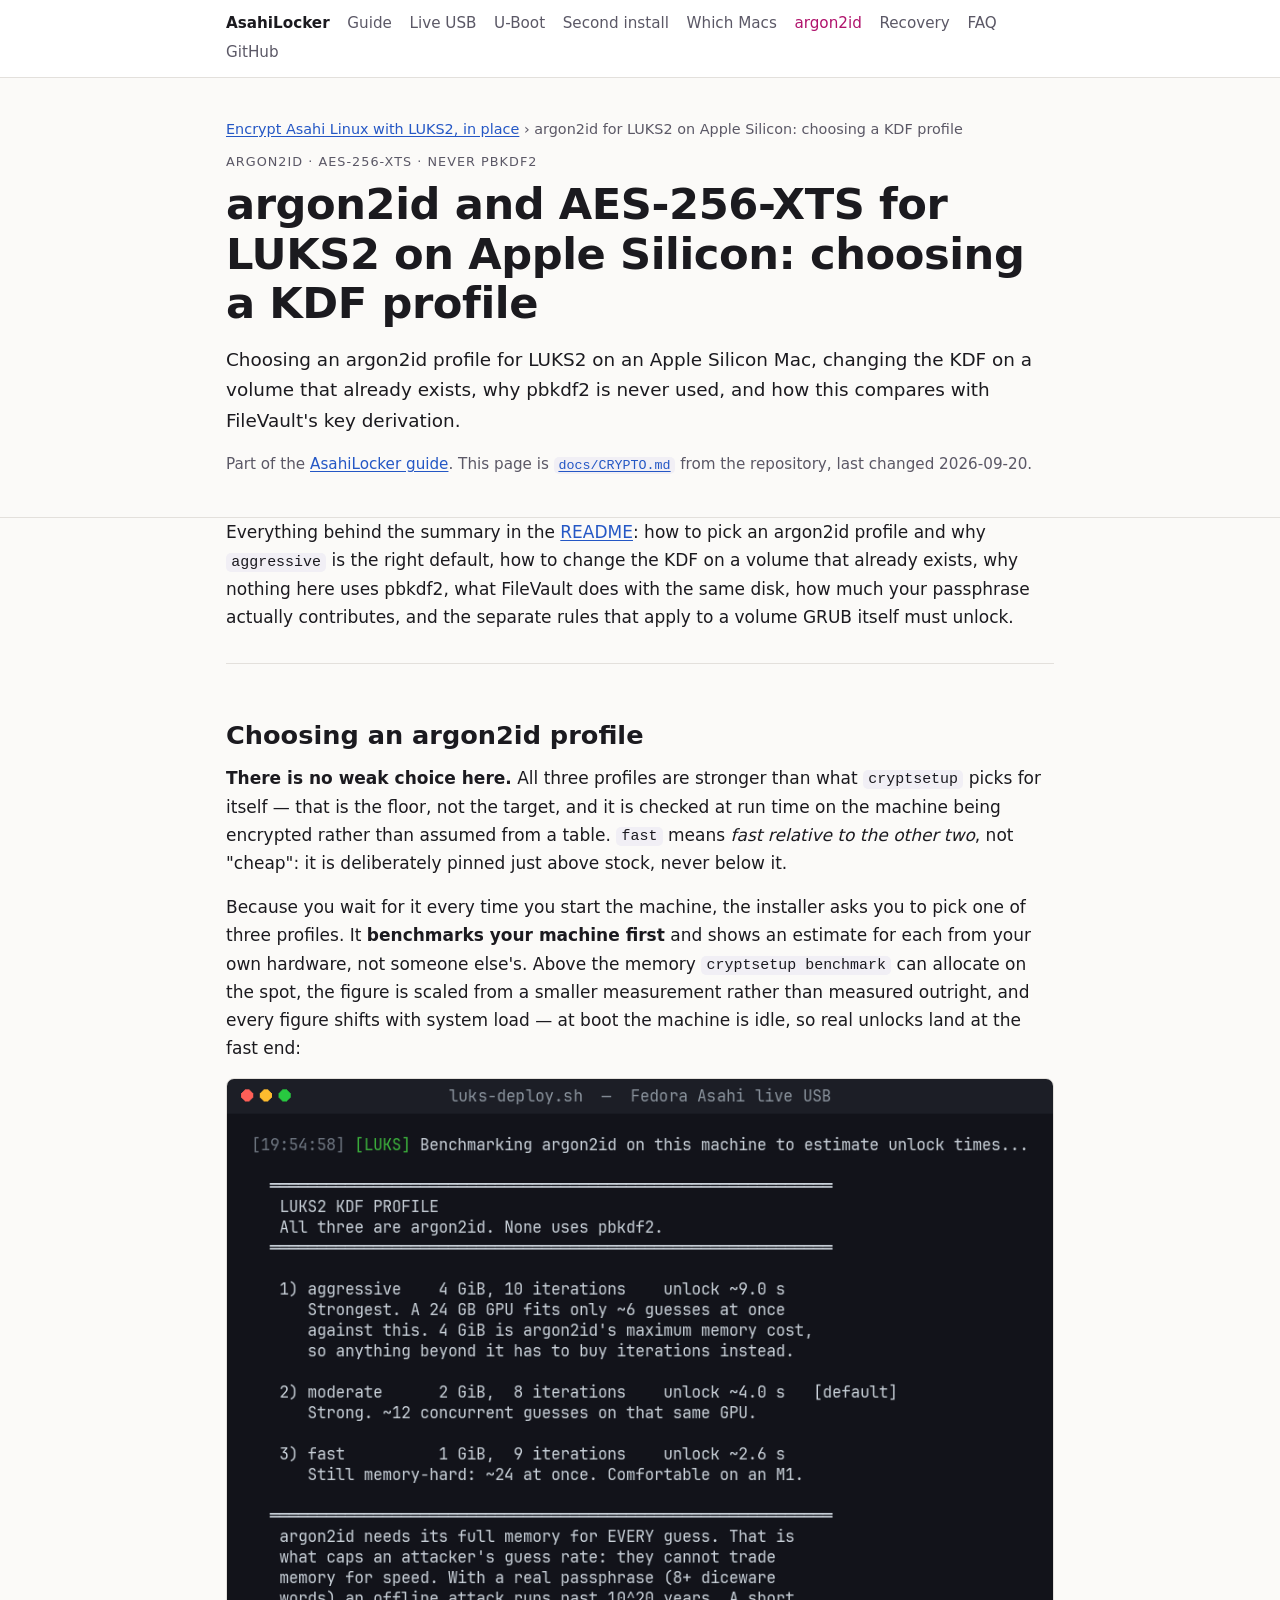
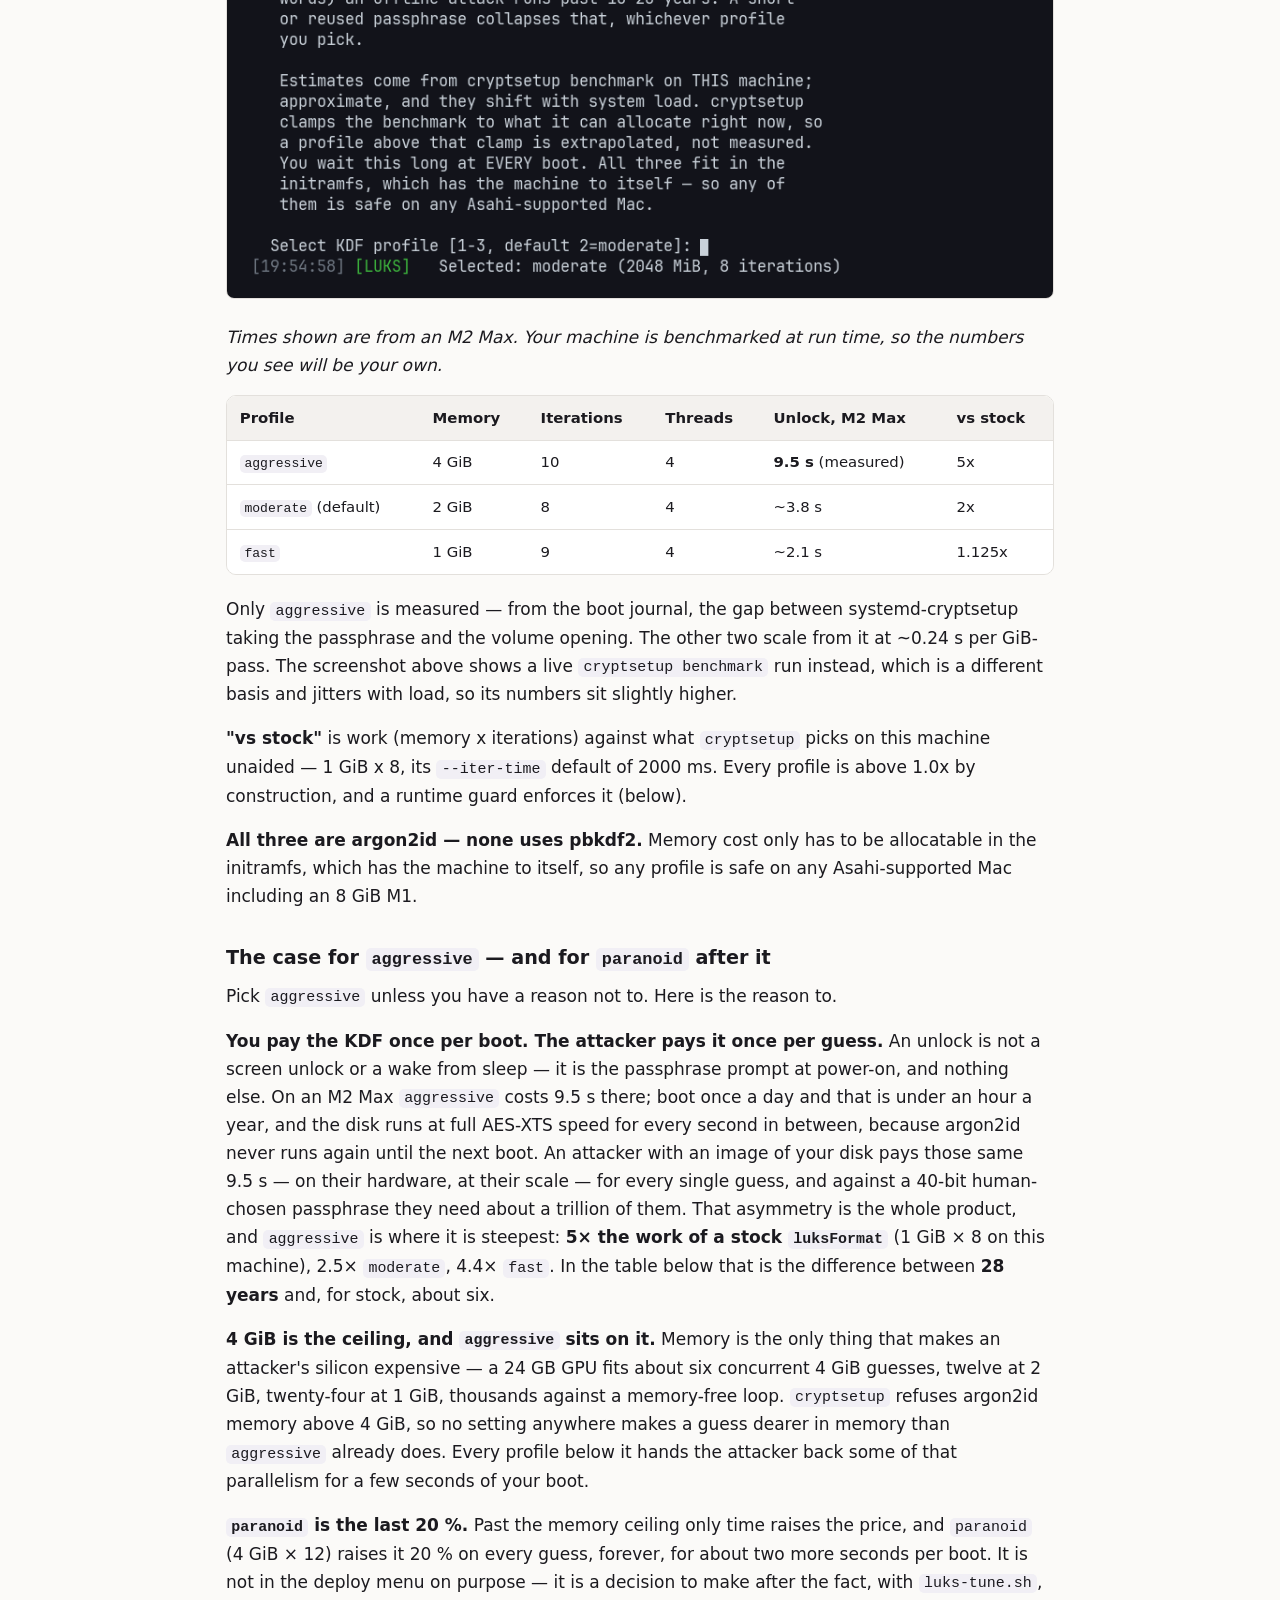
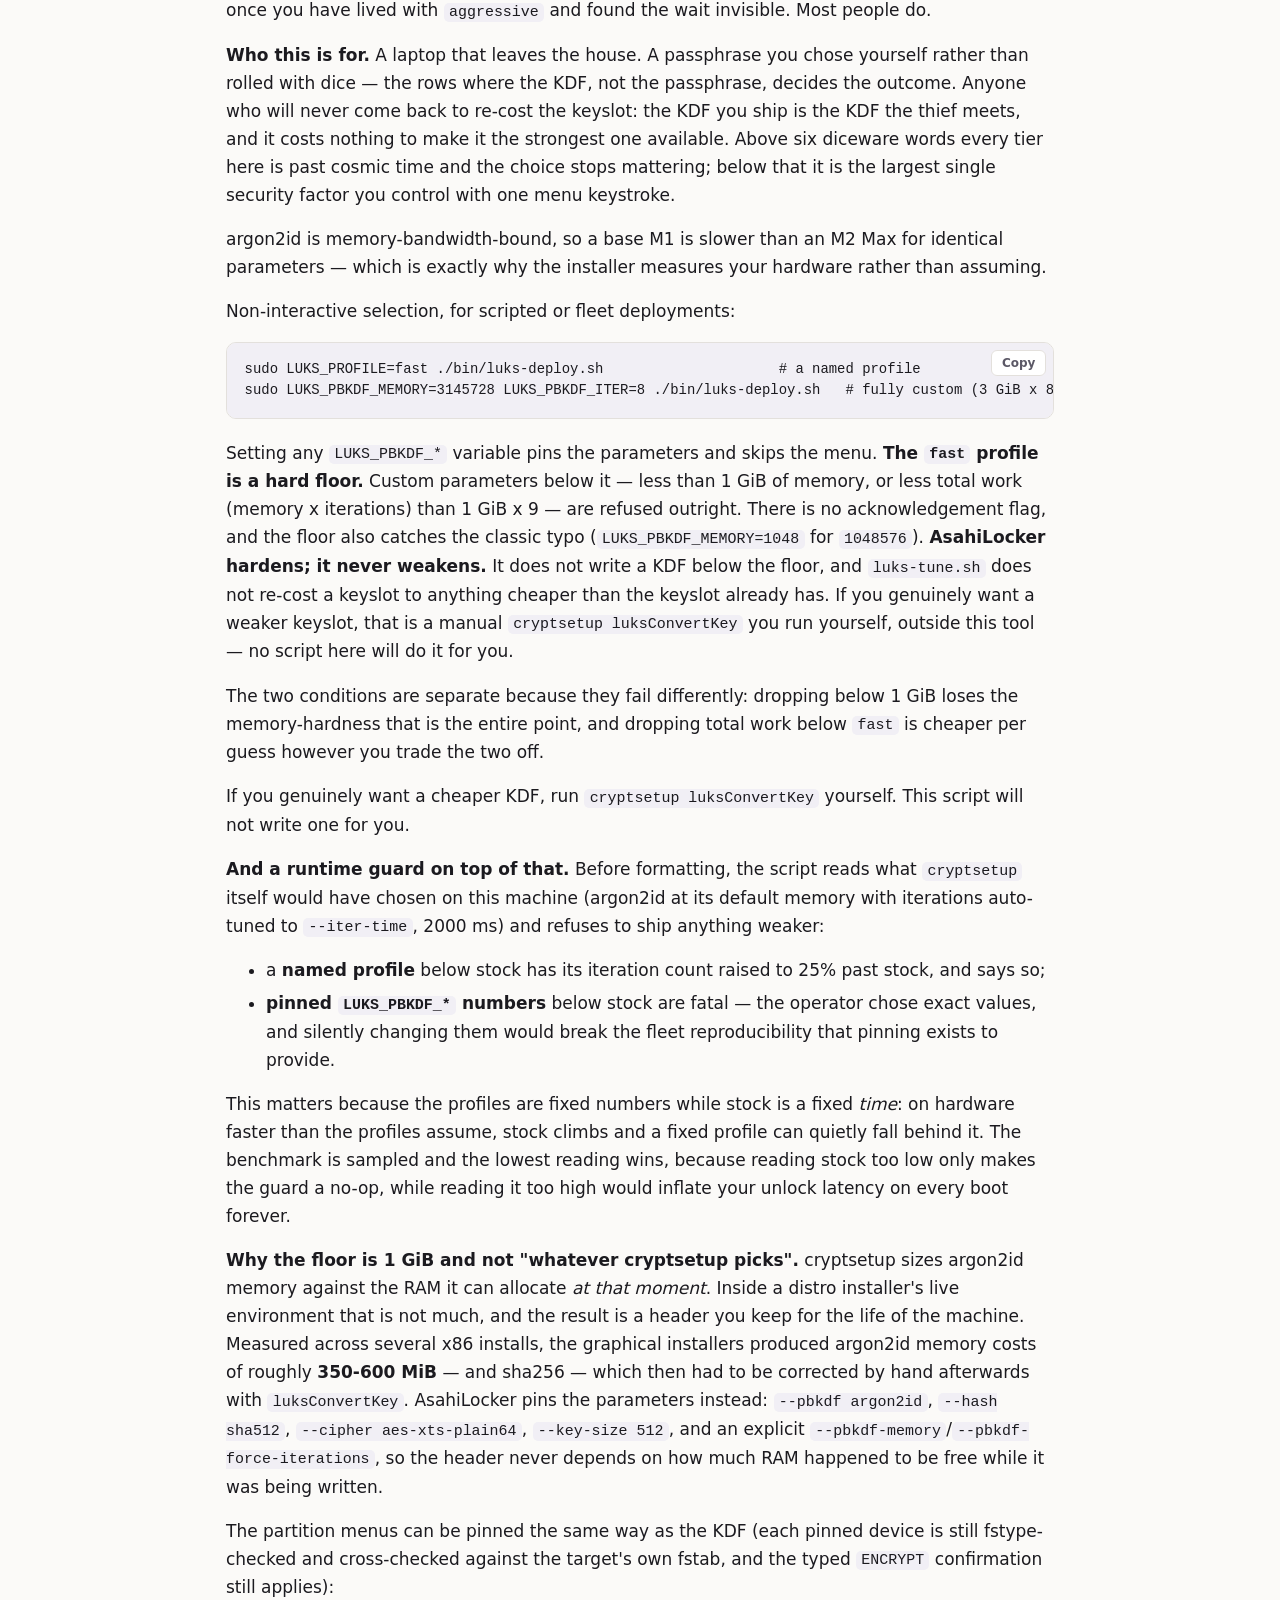
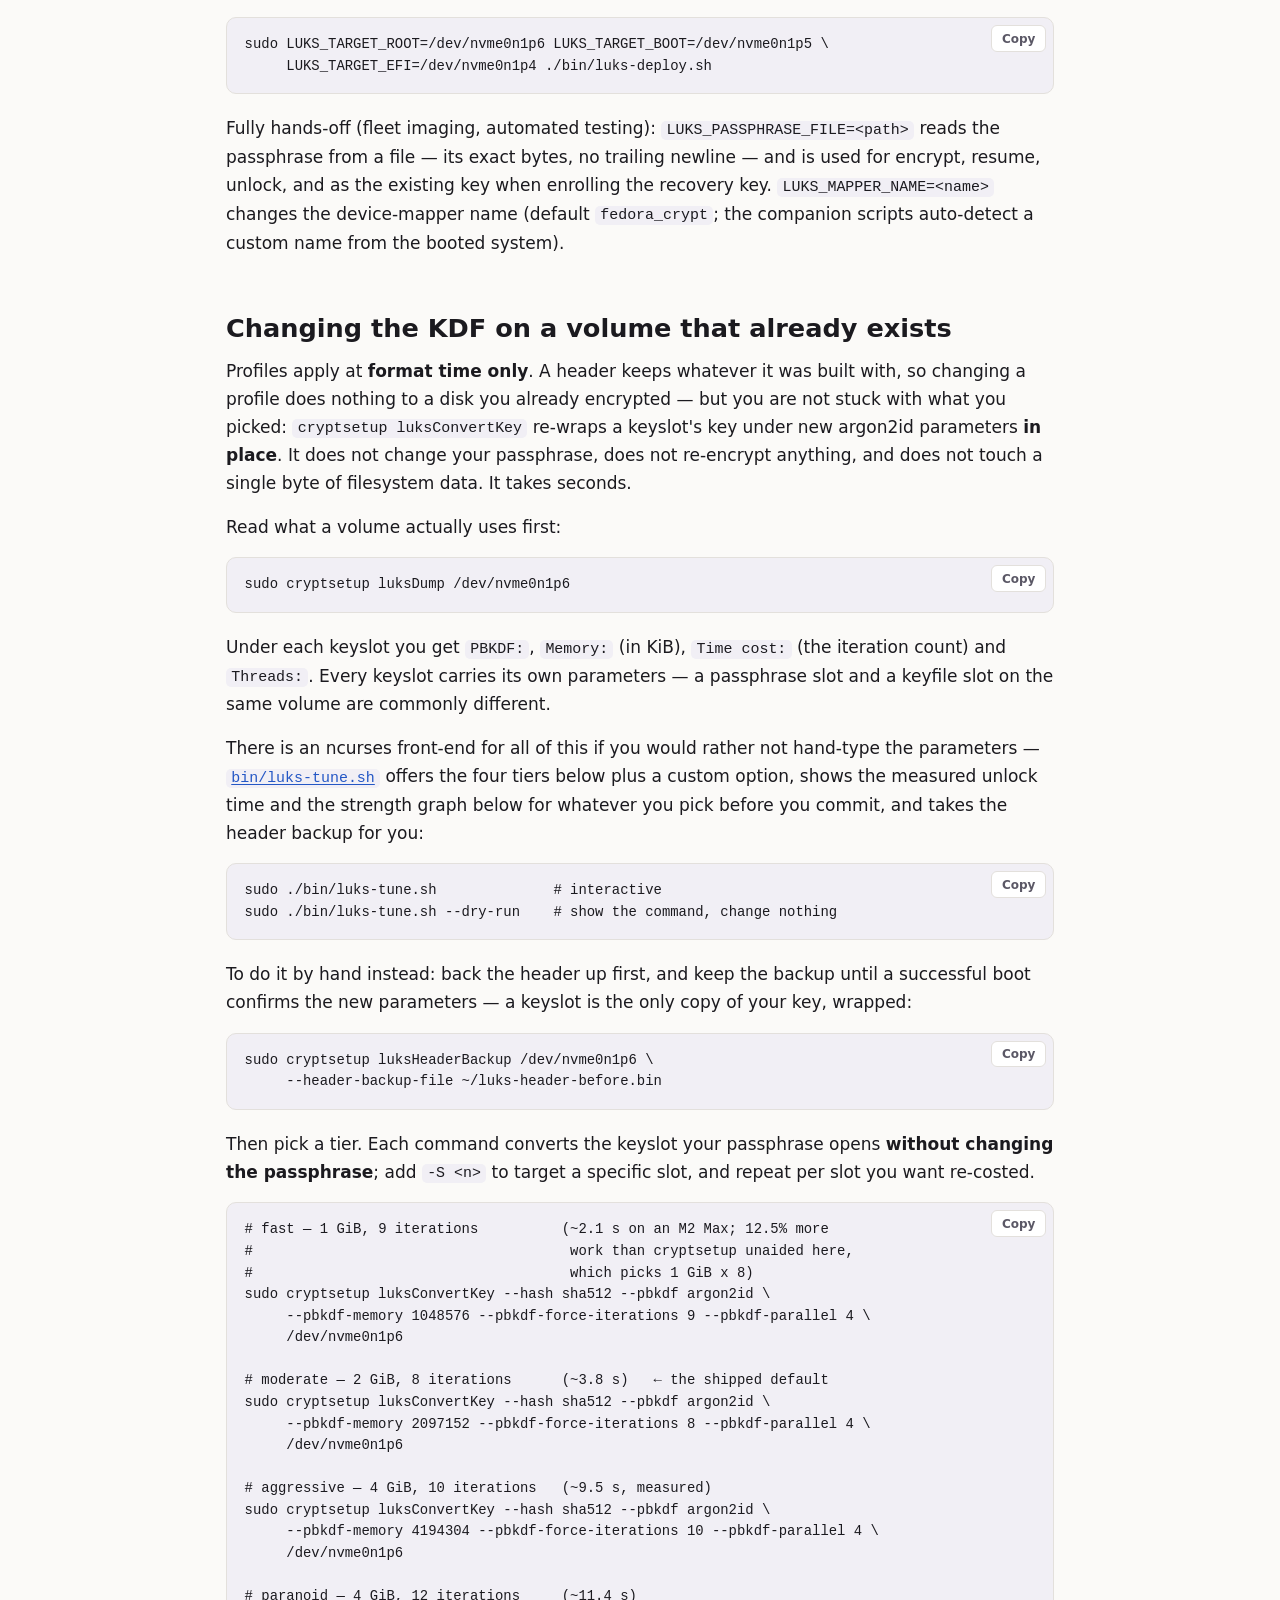
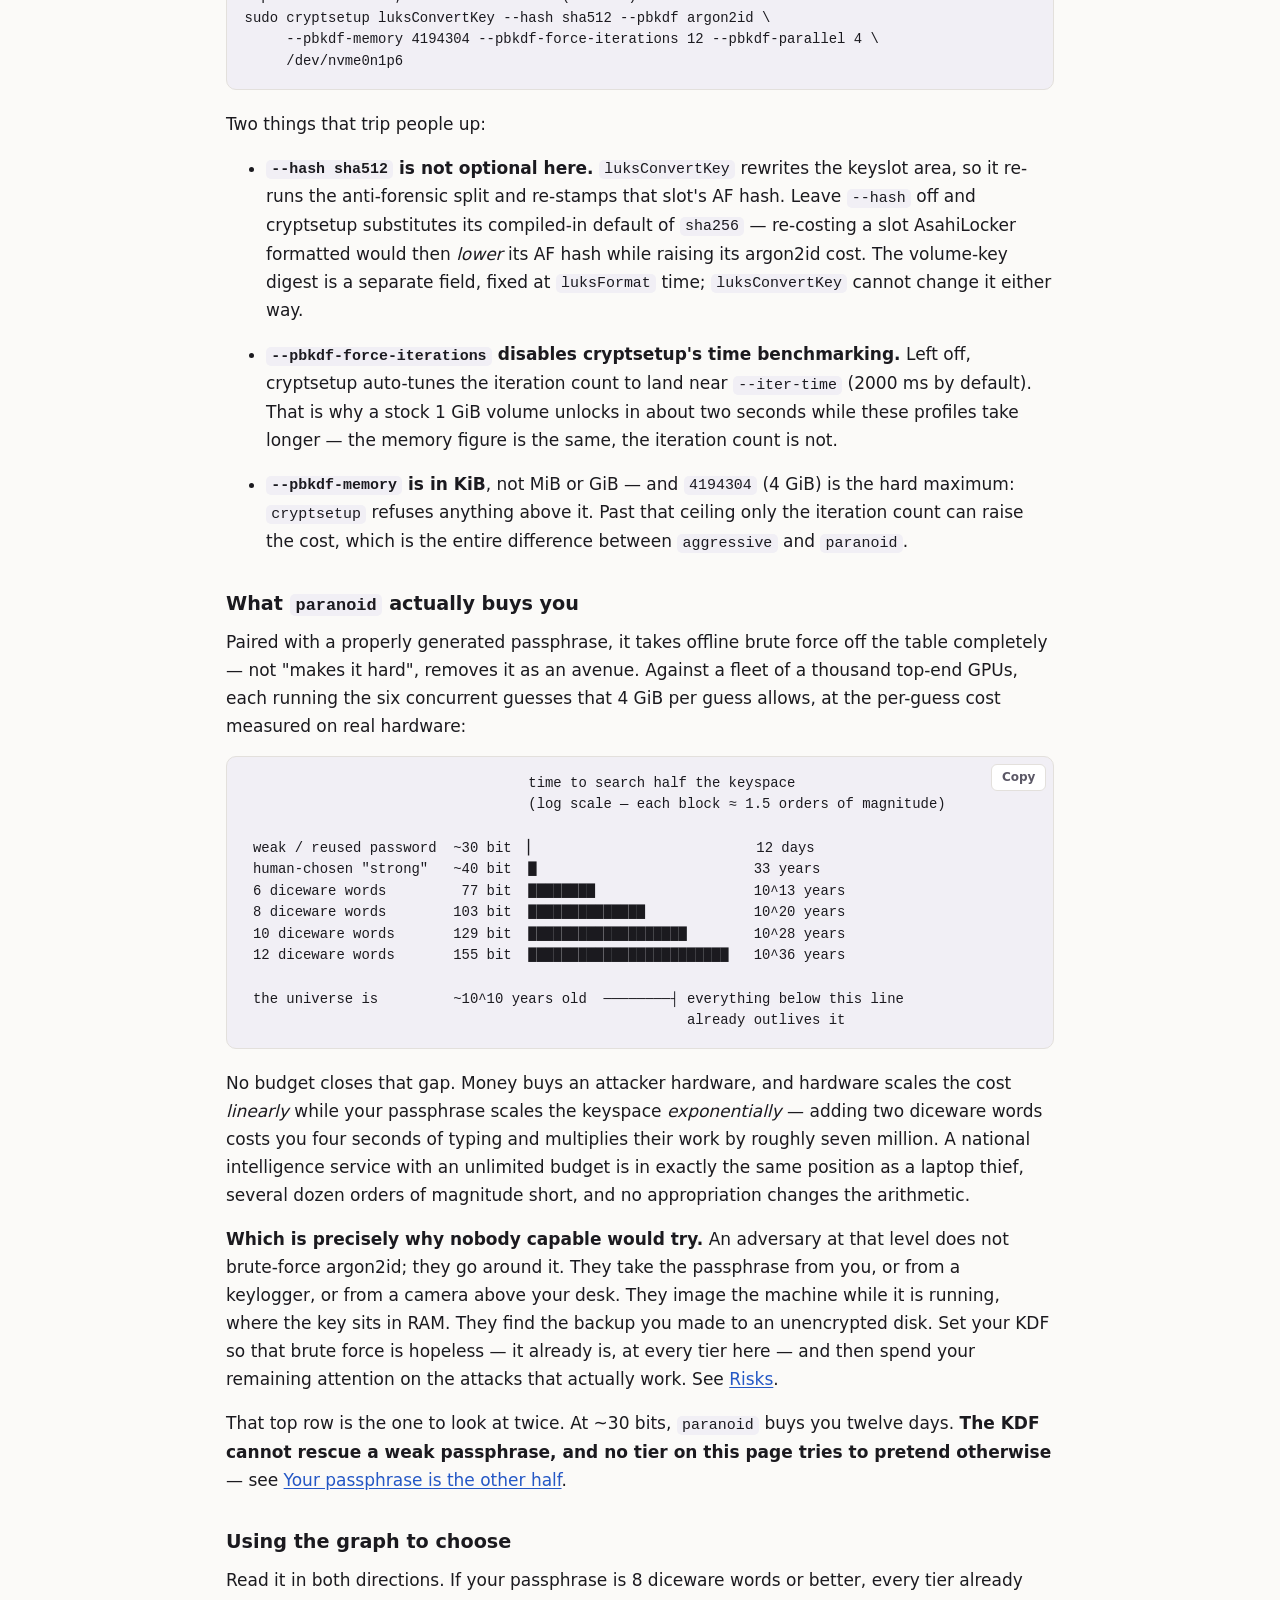
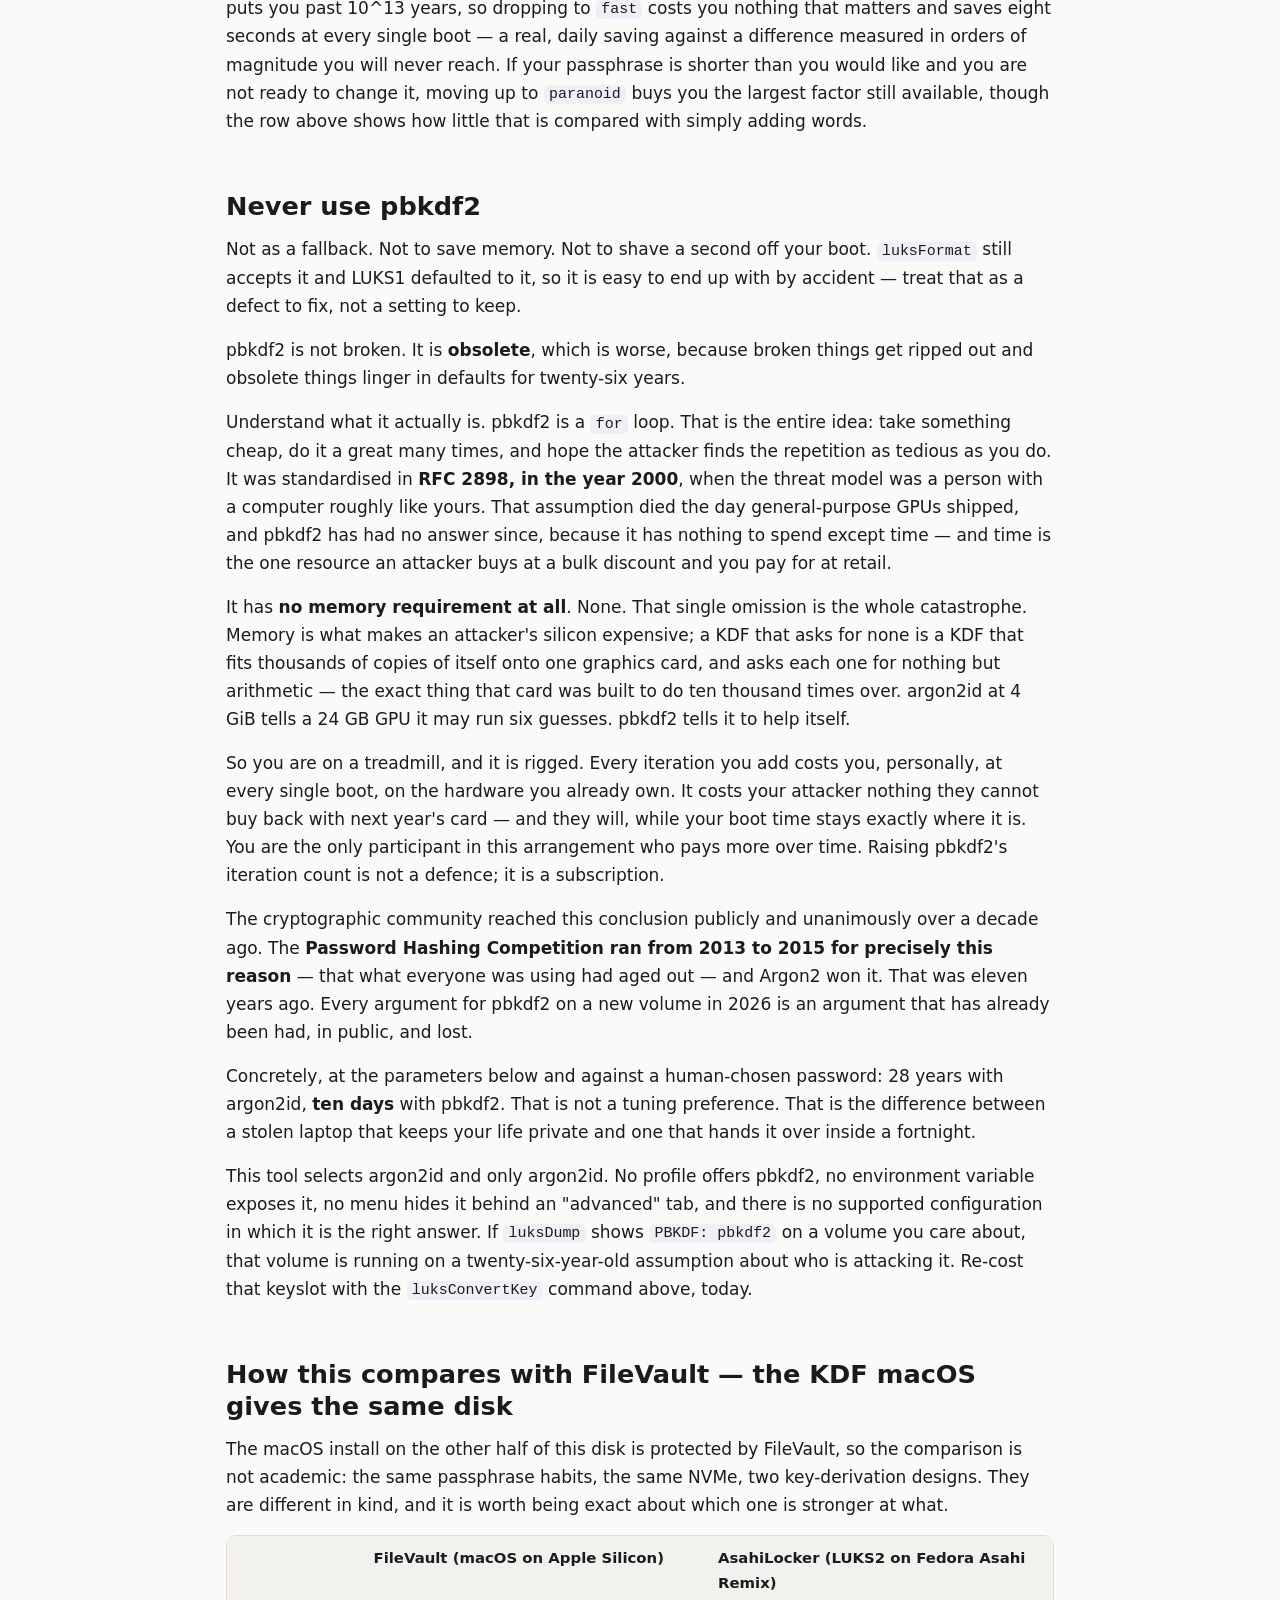
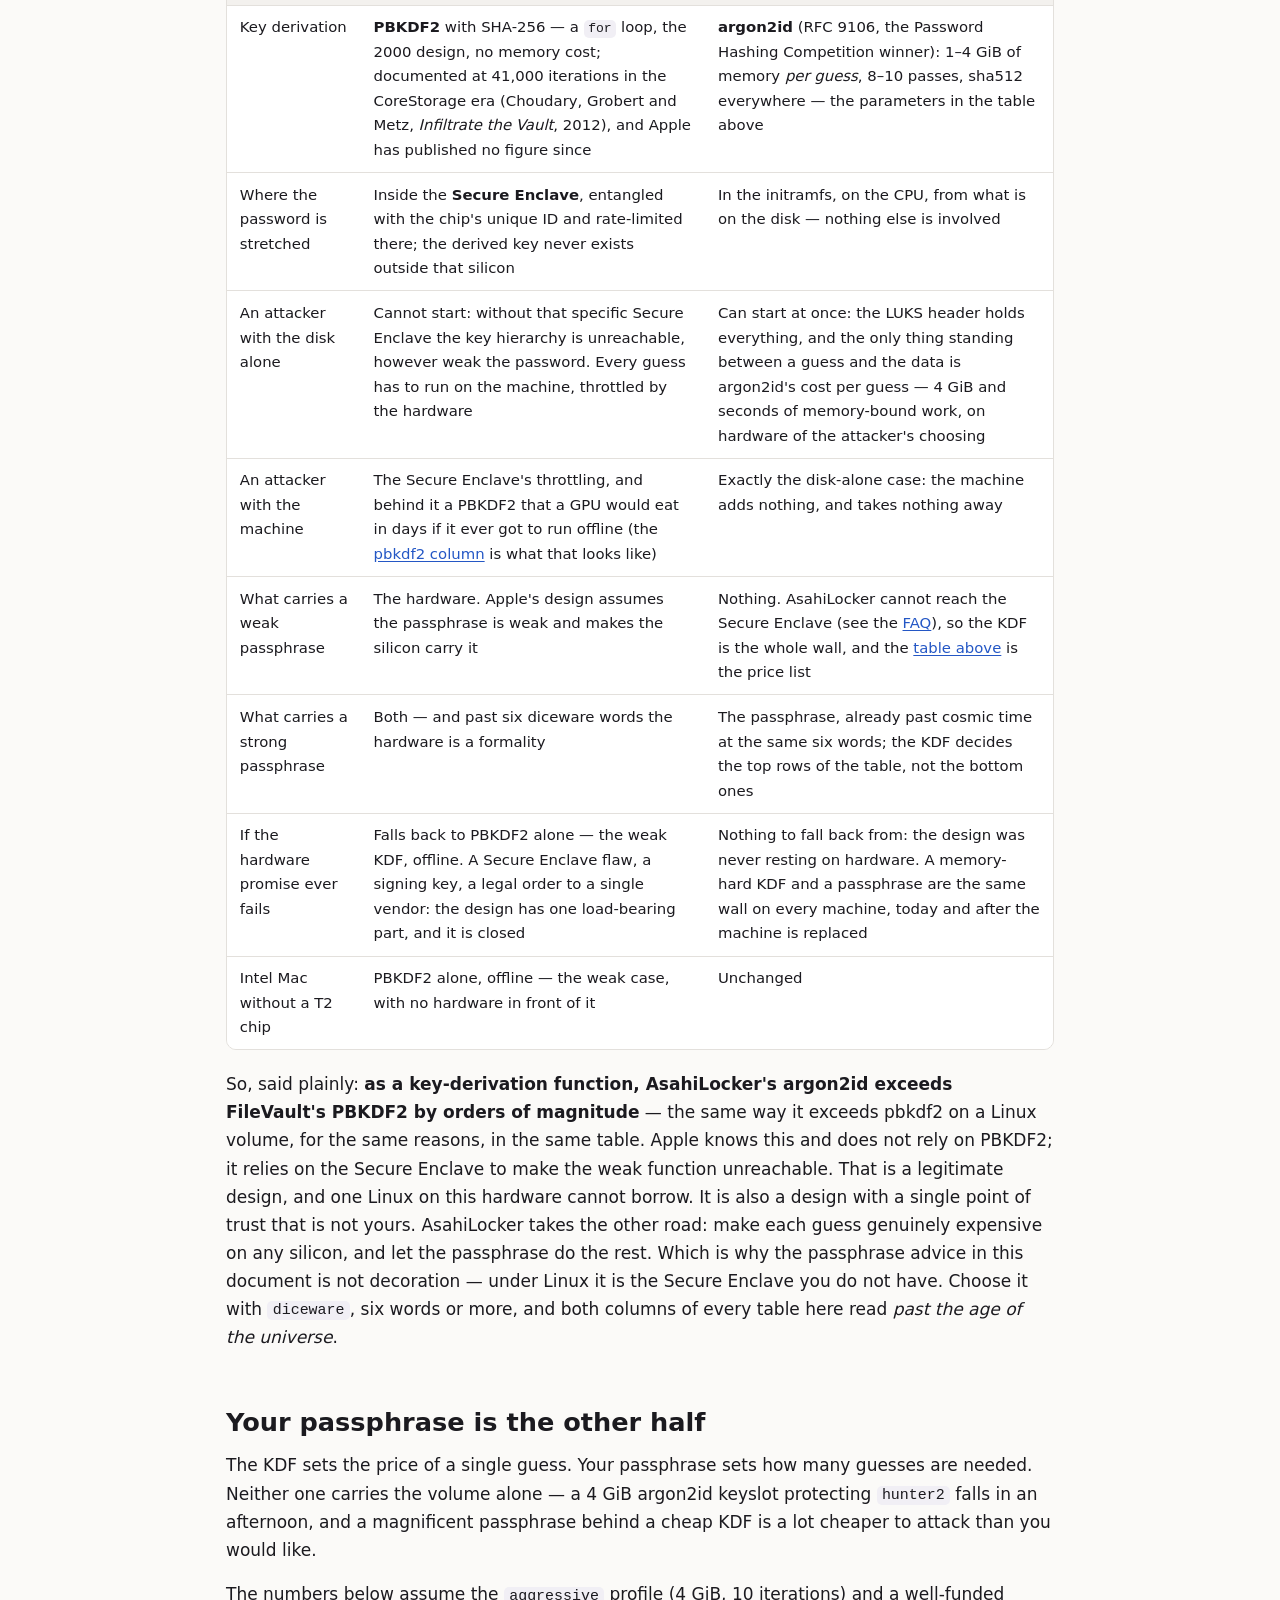
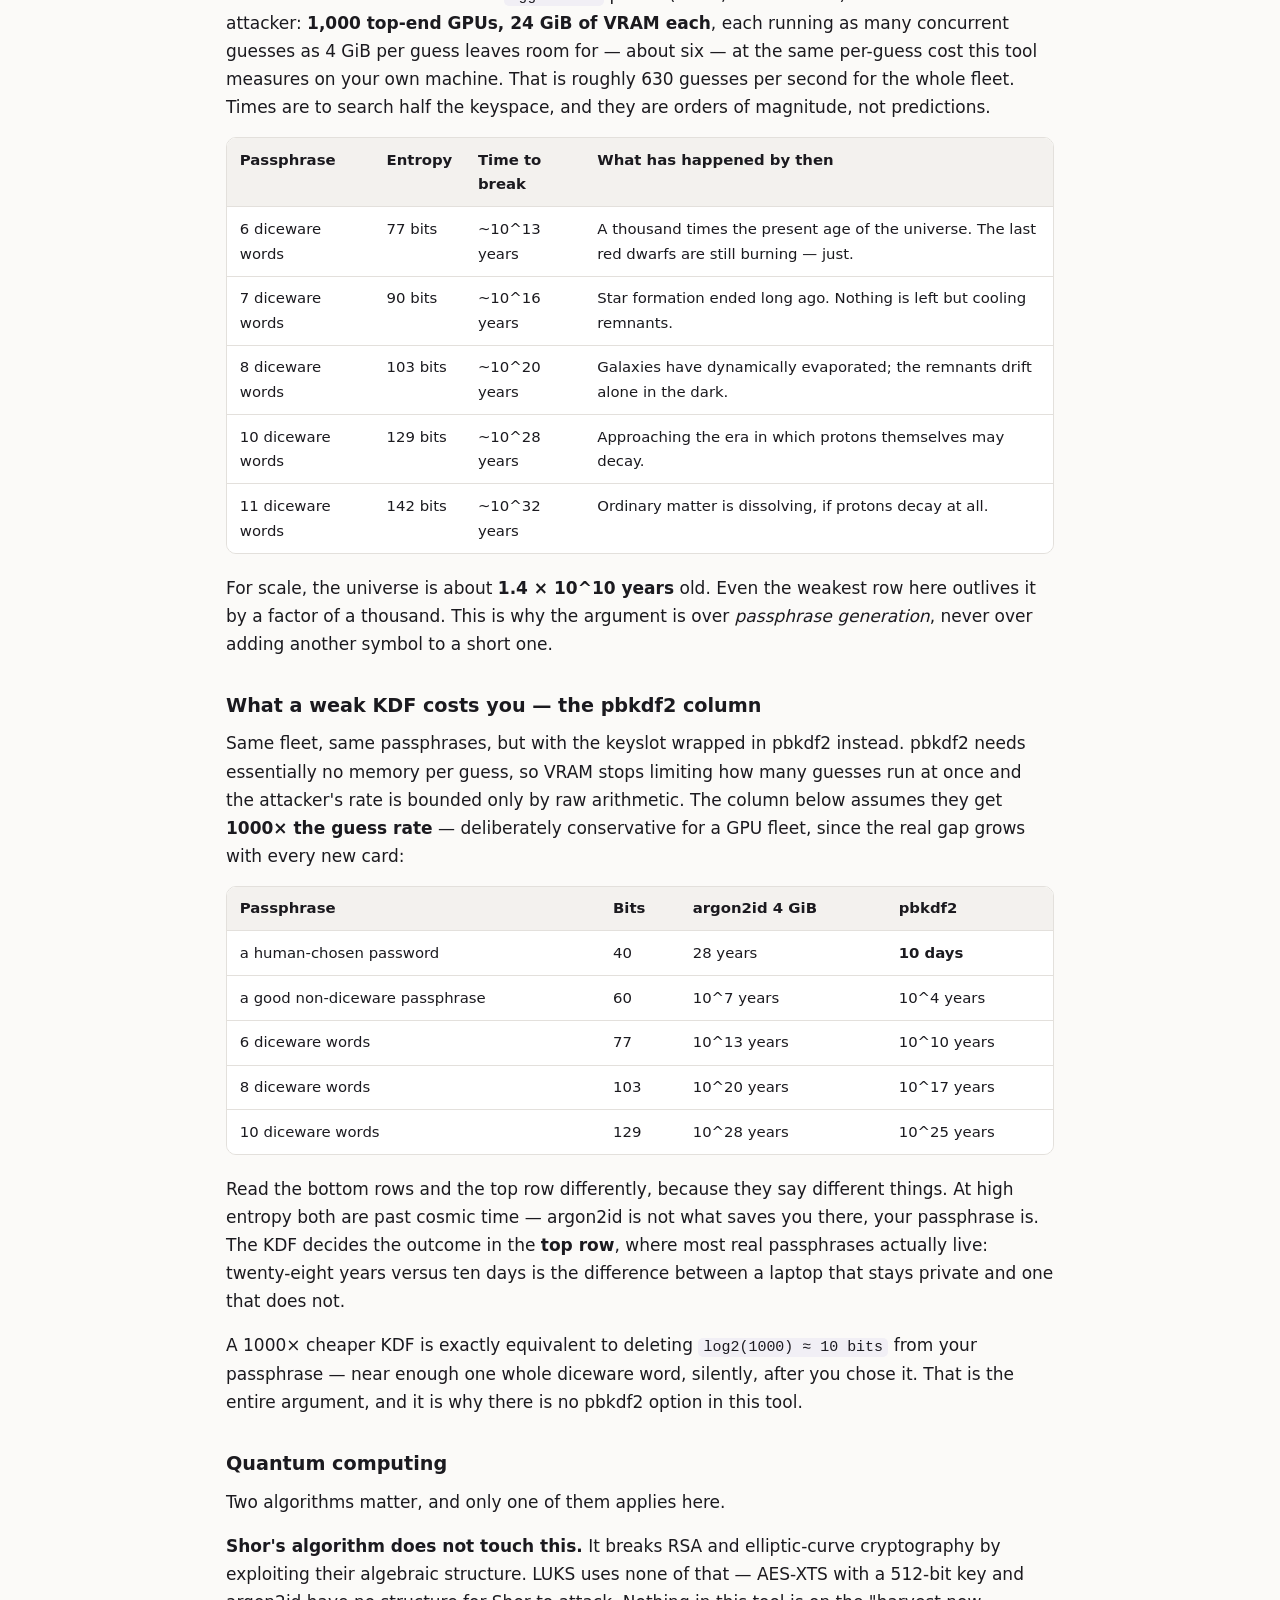
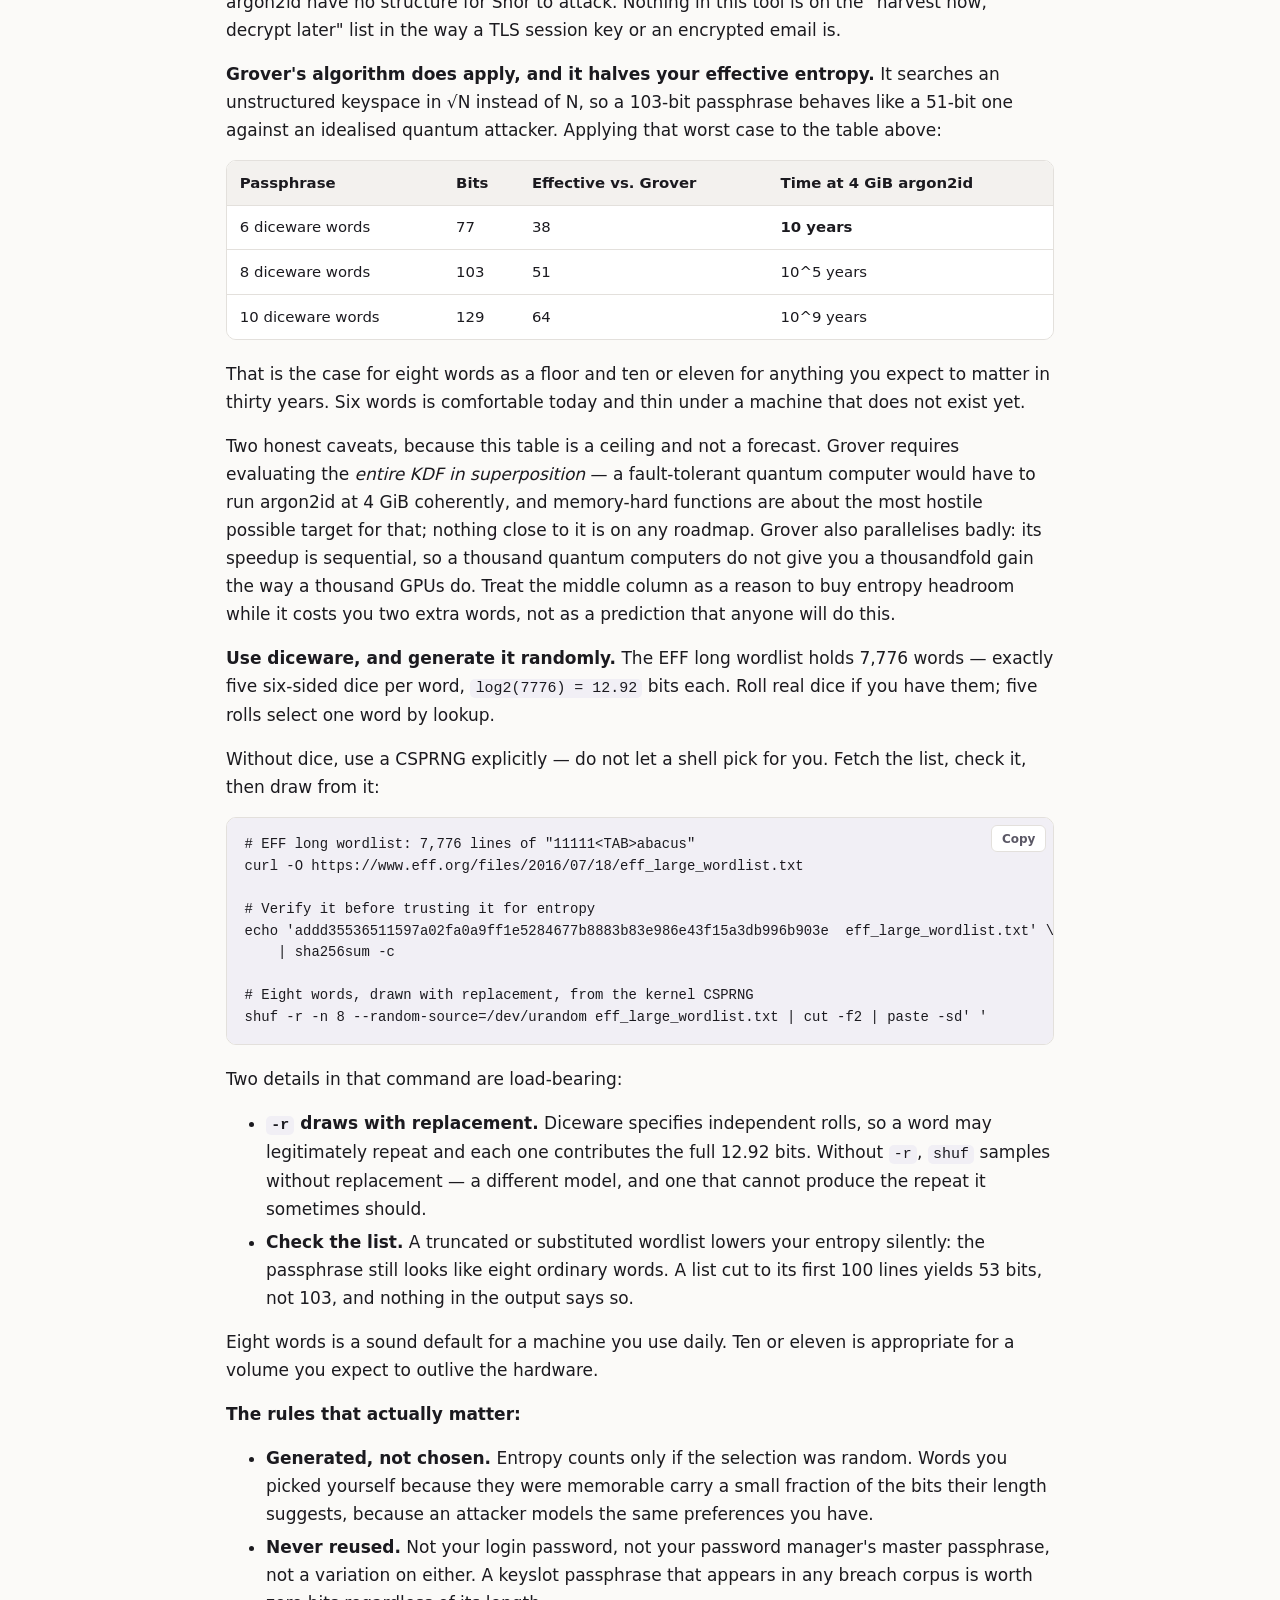
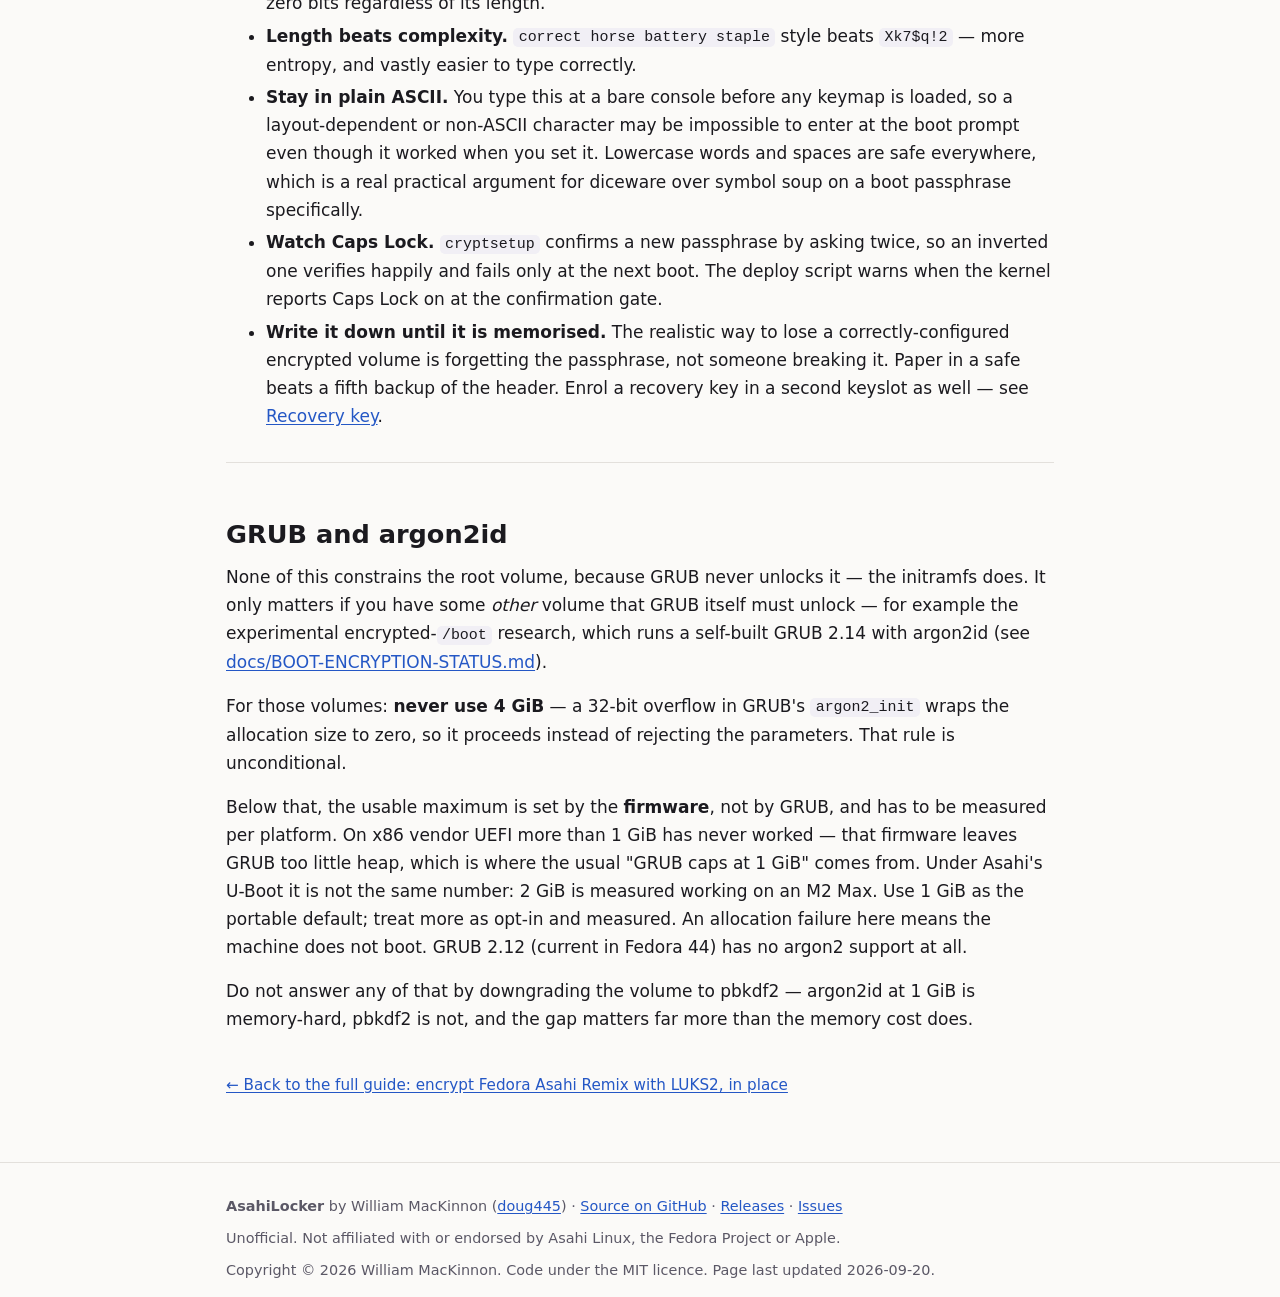
==== argon2id/index.html @ 0939a274 "Site: seven guide pages from the repo docs, shared stylesheet, query-matched title, guides section, " ====
<!doctype html>
<html lang="en">
<head>
<meta charset="utf-8">
<meta name="viewport" content="width=device-width, initial-scale=1">
<title>argon2id for LUKS2 on Apple Silicon: choosing a KDF profile — AsahiLocker</title>
<meta name="description" content="Choosing an argon2id profile for LUKS2 on an Apple Silicon Mac, changing the KDF on a volume that already exists, why pbkdf2 is never used, and how this compares with FileVault&#x27;s key derivation.">
<link rel="canonical" href="https://doug445.github.io/AsahiLocker/argon2id/">
<meta name="author" content="William MacKinnon">
<meta name="robots" content="index, follow, max-image-preview:large">
<meta name="color-scheme" content="light dark">
<meta name="theme-color" content="#0d0b14">
<link rel="stylesheet" href="../style.css">
<meta property="og:type" content="article">
<meta property="og:site_name" content="AsahiLocker">
<meta property="og:title" content="argon2id for LUKS2 on Apple Silicon: choosing a KDF profile — AsahiLocker">
<meta property="og:description" content="Choosing an argon2id profile for LUKS2 on an Apple Silicon Mac, changing the KDF on a volume that already exists, why pbkdf2 is never used, and how this compares with FileVault&#x27;s key derivation.">
<meta property="og:url" content="https://doug445.github.io/AsahiLocker/argon2id/">
<meta property="og:image" content="https://doug445.github.io/AsahiLocker/asahilocker-logo.jpg">
<meta property="og:image:width" content="1280">
<meta property="og:image:height" content="720">
<meta property="article:published_time" content="2026-10-24">
<meta property="article:modified_time" content="2026-09-20">
<meta name="twitter:card" content="summary_large_image">
<script type="application/ld+json">
{
  "@context": "https://schema.org",
  "@graph": [
    {
      "@type": "TechArticle",
      "@id": "https://doug445.github.io/AsahiLocker/argon2id/#article",
      "headline": "argon2id and AES-256-XTS for LUKS2 on Apple Silicon: choosing a KDF profile",
      "description": "Choosing an argon2id profile for LUKS2 on an Apple Silicon Mac, changing the KDF on a volume that already exists, why pbkdf2 is never used, and how this compares with FileVault's key derivation.",
      "datePublished": "2026-10-24",
      "dateModified": "2026-09-20",
      "image": "https://doug445.github.io/AsahiLocker/asahilocker-logo.jpg",
      "inLanguage": "en",
      "author": {
        "@id": "https://doug445.github.io/AsahiLocker/#author"
      },
      "publisher": {
        "@id": "https://doug445.github.io/AsahiLocker/#author"
      },
      "about": {
        "@id": "https://doug445.github.io/AsahiLocker/#software"
      },
      "isPartOf": {
        "@id": "https://doug445.github.io/AsahiLocker/#article"
      },
      "mainEntityOfPage": "https://doug445.github.io/AsahiLocker/argon2id/",
      "proficiencyLevel": "Expert"
    },
    {
      "@type": "BreadcrumbList",
      "@id": "https://doug445.github.io/AsahiLocker/argon2id/#crumbs",
      "itemListElement": [
        {
          "@type": "ListItem",
          "position": 1,
          "name": "AsahiLocker",
          "item": "https://doug445.github.io/AsahiLocker/"
        },
        {
          "@type": "ListItem",
          "position": 2,
          "name": "argon2id for LUKS2 on Apple Silicon: choosing a KDF profile",
          "item": "https://doug445.github.io/AsahiLocker/argon2id/"
        }
      ]
    }
  ]
}
</script>
</head>
<body>

<nav class="sitenav" aria-label="AsahiLocker guides">
  <div class="wrap">
    <a class="brand" href="../">AsahiLocker</a>
    <a href="../">Guide</a>
    <a href="../live-usb/">Live USB</a>
    <a href="../u-boot-bootflow/">U-Boot</a>
    <a href="../second-install/">Second install</a>
    <a href="../which-macs/">Which Macs</a>
    <a href="../argon2id/" aria-current="page">argon2id</a>
    <a href="../recovery/">Recovery</a>
    <a href="../faq/">FAQ</a>
    <a href="https://github.com/doug445/AsahiLocker">GitHub</a>
  </div>
</nav>

<header class="hero doc">
  <div class="wrap">
    <p class="crumbs"><a href="../">Encrypt Asahi Linux with LUKS2, in place</a> › argon2id for LUKS2 on Apple Silicon: choosing a KDF profile</p>
    <p class="eyebrow">argon2id · AES-256-XTS · never pbkdf2</p>
    <h1>argon2id and AES-256-XTS for LUKS2 on Apple Silicon: choosing a KDF profile</h1>
    <p class="lede">Choosing an argon2id profile for LUKS2 on an Apple Silicon Mac, changing the KDF on a volume that already exists, why pbkdf2 is never used, and how this compares with FileVault&#x27;s key derivation.</p>
    <p class="meta">Part of the <a href="../">AsahiLocker guide</a>. This page is
      <a href="https://github.com/doug445/AsahiLocker/blob/main/docs/CRYPTO.md"><code>docs/CRYPTO.md</code></a> from the repository,
      last changed 2026-09-20.</p>
  </div>
</header>

<main class="wrap doc">
<p>Everything behind the summary in the
<a href="https://github.com/doug445/AsahiLocker/blob/main/README.md#crypto-parameters--aes-256-xts-and-argon2id">README</a>: how to pick
an argon2id profile and why <code>aggressive</code> is the right default, how to change the
KDF on a volume that already exists, why nothing here uses pbkdf2, what
FileVault does with the same disk, how much your passphrase actually
contributes, and the separate rules that apply to a volume GRUB itself must
unlock.</p>
<hr>
<h2 id="choosing-an-argon2id-profile">Choosing an argon2id profile</h2>
<p><strong>There is no weak choice here.</strong> All three profiles are stronger than what
<code>cryptsetup</code> picks for itself — that is the floor, not the target, and it is
checked at run time on the machine being encrypted rather than assumed from a
table. <code>fast</code> means <em>fast relative to the other two</em>, not "cheap": it is
deliberately pinned just above stock, never below it.</p>
<p>Because you wait for it every time you start the machine, the installer asks you
to pick one of three profiles. It <strong>benchmarks your machine first</strong> and shows an
estimate for each from your own hardware, not someone else's. Above the memory
<code>cryptsetup benchmark</code> can allocate on the spot, the figure is scaled from a
smaller measurement rather than measured outright, and every figure shifts with
system load — at boot the machine is idle, so real unlocks land at the fast end:</p>
<p><a target="_blank" rel="noopener noreferrer" href="../kdf-profile-menu.png"><img src="../kdf-profile-menu.png" alt="The luks-deploy.sh KDF profile prompt, showing three argon2id profiles with unlock times benchmarked on the running machine" style="max-width: 100%;"></a></p>
<p><em>Times shown are from an M2 Max. Your machine is benchmarked at run time, so the
numbers you see will be your own.</em></p>
<div class="table-scroll"><table>
<thead>
<tr>
<th>Profile</th>
<th>Memory</th>
<th>Iterations</th>
<th>Threads</th>
<th>Unlock, M2 Max</th>
<th>vs stock</th>
</tr>
</thead>
<tbody>
<tr>
<td><code>aggressive</code></td>
<td>4 GiB</td>
<td>10</td>
<td>4</td>
<td>
<strong>9.5 s</strong> (measured)</td>
<td>5x</td>
</tr>
<tr>
<td>
<code>moderate</code> (default)</td>
<td>2 GiB</td>
<td>8</td>
<td>4</td>
<td>~3.8 s</td>
<td>2x</td>
</tr>
<tr>
<td><code>fast</code></td>
<td>1 GiB</td>
<td>9</td>
<td>4</td>
<td>~2.1 s</td>
<td>1.125x</td>
</tr>
</tbody>
</table></div>
<p>Only <code>aggressive</code> is measured — from the boot journal, the gap between
systemd-cryptsetup taking the passphrase and the volume opening. The other two
scale from it at ~0.24 s per GiB-pass. The screenshot above shows a live
<code>cryptsetup benchmark</code> run instead, which is a different basis and jitters with
load, so its numbers sit slightly higher.</p>
<p><strong>"vs stock"</strong> is work (memory x iterations) against what <code>cryptsetup</code> picks on
this machine unaided — 1 GiB x 8, its <code>--iter-time</code> default of 2000 ms. Every
profile is above 1.0x by construction, and a runtime guard enforces it (below).</p>
<p><strong>All three are argon2id — none uses pbkdf2.</strong> Memory cost only has to be
allocatable in the initramfs, which has the machine to itself, so any profile is
safe on any Asahi-supported Mac including an 8 GiB M1.</p>
<h3 id="the-case-for-aggressive--and-for-paranoid-after-it">The case for <code>aggressive</code> — and for <code>paranoid</code> after it</h3>
<p>Pick <code>aggressive</code> unless you have a reason not to. Here is the reason to.</p>
<p><strong>You pay the KDF once per boot. The attacker pays it once per guess.</strong> An
unlock is not a screen unlock or a wake from sleep — it is the passphrase
prompt at power-on, and nothing else. On an M2 Max <code>aggressive</code> costs 9.5 s
there; boot once a day and that is under an hour a year, and the disk runs at
full AES-XTS speed for every second in between, because argon2id never runs
again until the next boot. An attacker with an image of your disk pays those
same 9.5 s — on their hardware, at their scale — for every single guess, and
against a 40-bit human-chosen passphrase they need about a trillion of them.
That asymmetry is the whole product, and <code>aggressive</code> is where it is
steepest: <strong>5× the work of a stock <code>luksFormat</code></strong> (1 GiB × 8 on this
machine), 2.5× <code>moderate</code>, 4.4× <code>fast</code>. In the table below that is the
difference between <strong>28 years</strong> and, for stock, about six.</p>
<p><strong>4 GiB is the ceiling, and <code>aggressive</code> sits on it.</strong> Memory is the only thing
that makes an attacker's silicon expensive — a 24 GB GPU fits about six
concurrent 4 GiB guesses, twelve at 2 GiB, twenty-four at 1 GiB, thousands
against a memory-free loop. <code>cryptsetup</code> refuses argon2id memory above
4 GiB, so no setting anywhere makes a guess dearer in memory than
<code>aggressive</code> already does. Every profile below it hands the attacker back
some of that parallelism for a few seconds of your boot.</p>
<p><strong><code>paranoid</code> is the last 20 %.</strong> Past the memory ceiling only time raises the
price, and <code>paranoid</code> (4 GiB × 12) raises it 20 % on every guess, forever, for
about two more seconds per boot. It is not in the deploy menu on purpose — it
is a decision to make after the fact, with <code>luks-tune.sh</code>, once you have
lived with <code>aggressive</code> and found the wait invisible. Most people do.</p>
<p><strong>Who this is for.</strong> A laptop that leaves the house. A passphrase you chose
yourself rather than rolled with dice — the rows where the KDF, not the
passphrase, decides the outcome. Anyone who will never come back to re-cost
the keyslot: the KDF you ship is the KDF the thief meets, and it costs nothing
to make it the strongest one available. Above six diceware words every tier
here is past cosmic time and the choice stops mattering; below that it is the
largest single security factor you control with one menu keystroke.</p>
<p>argon2id is memory-bandwidth-bound, so a base M1 is slower than an M2 Max for
identical parameters — which is exactly why the installer measures your hardware
rather than assuming.</p>
<p>Non-interactive selection, for scripted or fleet deployments:</p>
<div class="codeblock"><pre><code>sudo LUKS_PROFILE=fast ./bin/luks-deploy.sh                     <span class="pl-c"><span class="pl-c">#</span> a named profile</span>
sudo LUKS_PBKDF_MEMORY=3145728 LUKS_PBKDF_ITER=8 ./bin/luks-deploy.sh   <span class="pl-c"><span class="pl-c">#</span> fully custom (3 GiB x 8)</span></code></pre></div>
<p>Setting any <code>LUKS_PBKDF_*</code> variable pins the parameters and skips the menu.
<strong>The <code>fast</code> profile is a hard floor.</strong> Custom parameters below it — less
than 1 GiB of memory, or less total work (memory x iterations) than
1 GiB x 9 — are refused outright. There is no acknowledgement flag, and the
floor also catches the classic typo (<code>LUKS_PBKDF_MEMORY=1048</code> for <code>1048576</code>).
<strong>AsahiLocker hardens; it never weakens.</strong> It does not write a KDF below the
floor, and <code>luks-tune.sh</code> does not re-cost a keyslot to anything cheaper than
the keyslot already has. If you genuinely want a weaker keyslot, that is a
manual <code>cryptsetup luksConvertKey</code> you run yourself, outside this tool — no
script here will do it for you.</p>
<p>The two conditions are separate because they fail differently: dropping below
1 GiB loses the memory-hardness that is the entire point, and dropping total
work below <code>fast</code> is cheaper per guess however you trade the two off.</p>
<p>If you genuinely want a cheaper KDF, run <code>cryptsetup luksConvertKey</code> yourself.
This script will not write one for you.</p>
<p><strong>And a runtime guard on top of that.</strong> Before formatting, the script reads
what <code>cryptsetup</code> itself would have chosen on this machine (argon2id at its
default memory with iterations auto-tuned to <code>--iter-time</code>, 2000 ms) and
refuses to ship anything weaker:</p>
<ul>
<li>a <strong>named profile</strong> below stock has its iteration count raised to 25% past
stock, and says so;</li>
<li>
<strong>pinned <code>LUKS_PBKDF_*</code> numbers</strong> below stock are fatal — the operator chose
exact values, and silently changing them would break the fleet
reproducibility that pinning exists to provide.</li>
</ul>
<p>This matters because the profiles are fixed numbers while stock is a fixed
<em>time</em>: on hardware faster than the profiles assume, stock climbs and a fixed
profile can quietly fall behind it. The benchmark is sampled and the lowest
reading wins, because reading stock too low only makes the guard a no-op, while
reading it too high would inflate your unlock latency on every boot forever.</p>
<p><strong>Why the floor is 1 GiB and not "whatever cryptsetup picks".</strong> cryptsetup sizes
argon2id memory against the RAM it can allocate <em>at that moment</em>. Inside a
distro installer's live environment that is not much, and the result is a header
you keep for the life of the machine. Measured across several x86 installs, the
graphical installers produced argon2id memory costs of roughly <strong>350-600 MiB</strong>
— and sha256 — which then had to be corrected by hand afterwards with
<code>luksConvertKey</code>. AsahiLocker pins the parameters instead: <code>--pbkdf argon2id</code>,
<code>--hash sha512</code>, <code>--cipher aes-xts-plain64</code>, <code>--key-size 512</code>, and an explicit
<code>--pbkdf-memory</code>/<code>--pbkdf-force-iterations</code>, so the header never depends on how
much RAM happened to be free while it was being written.</p>
<p>The partition menus can be pinned the same way as the KDF (each pinned device
is still fstype-checked and cross-checked against the target's own fstab, and
the typed <code>ENCRYPT</code> confirmation still applies):</p>
<div class="codeblock"><pre><code>sudo LUKS_TARGET_ROOT=/dev/nvme0n1p6 LUKS_TARGET_BOOT=/dev/nvme0n1p5 \
     LUKS_TARGET_EFI=/dev/nvme0n1p4 ./bin/luks-deploy.sh</code></pre></div>
<p>Fully hands-off (fleet imaging, automated testing): <code>LUKS_PASSPHRASE_FILE=&lt;path&gt;</code>
reads the passphrase from a file — its exact bytes, no trailing newline — and is
used for encrypt, resume, unlock, and as the existing key when enrolling the
recovery key. <code>LUKS_MAPPER_NAME=&lt;name&gt;</code> changes the device-mapper name (default
<code>fedora_crypt</code>; the companion scripts auto-detect a custom name from the booted
system).</p>
<h2 id="changing-the-kdf-on-a-volume-that-already-exists">Changing the KDF on a volume that already exists</h2>
<p>Profiles apply at <strong>format time only</strong>. A header keeps whatever it was built
with, so changing a profile does nothing to a disk you already encrypted — but
you are not stuck with what you picked: <code>cryptsetup luksConvertKey</code> re-wraps a
keyslot's key under new argon2id parameters <strong>in place</strong>. It does not change
your passphrase, does not re-encrypt anything, and does not touch a single
byte of filesystem data. It takes seconds.</p>
<p>Read what a volume actually uses first:</p>
<div class="codeblock"><pre><code>sudo cryptsetup luksDump /dev/nvme0n1p6</code></pre></div>
<p>Under each keyslot you get <code>PBKDF:</code>, <code>Memory:</code> (in KiB), <code>Time cost:</code> (the
iteration count) and <code>Threads:</code>. Every keyslot carries its own parameters — a
passphrase slot and a keyfile slot on the same volume are commonly different.</p>
<p>There is an ncurses front-end for all of this if you would rather not hand-type
the parameters — <a href="https://github.com/doug445/AsahiLocker/blob/main/bin/luks-tune.sh"><code>bin/luks-tune.sh</code></a> offers the four tiers
below plus a custom option, shows the measured unlock time and the strength
graph below for whatever you pick before you commit, and takes the header
backup for you:</p>
<div class="codeblock"><pre><code>sudo ./bin/luks-tune.sh              <span class="pl-c"><span class="pl-c">#</span> interactive</span>
sudo ./bin/luks-tune.sh --dry-run    <span class="pl-c"><span class="pl-c">#</span> show the command, change nothing</span></code></pre></div>
<p>To do it by hand instead: back the header up first, and keep the backup until a
successful boot confirms the new parameters — a keyslot is the only copy of
your key, wrapped:</p>
<div class="codeblock"><pre><code>sudo cryptsetup luksHeaderBackup /dev/nvme0n1p6 \
     --header-backup-file <span class="pl-k">~</span>/luks-header-before.bin</code></pre></div>
<p>Then pick a tier. Each command converts the keyslot your passphrase opens
<strong>without changing the passphrase</strong>; add <code>-S &lt;n&gt;</code> to target a specific slot,
and repeat per slot you want re-costed.</p>
<div class="codeblock"><pre><code><span class="pl-c"><span class="pl-c">#</span> fast — 1 GiB, 9 iterations          (~2.1 s on an M2 Max; 12.5% more</span>
<span class="pl-c"><span class="pl-c">#</span>                                      work than cryptsetup unaided here,</span>
<span class="pl-c"><span class="pl-c">#</span>                                      which picks 1 GiB x 8)</span>
sudo cryptsetup luksConvertKey --hash sha512 --pbkdf argon2id \
     --pbkdf-memory 1048576 --pbkdf-force-iterations 9 --pbkdf-parallel 4 \
     /dev/nvme0n1p6

<span class="pl-c"><span class="pl-c">#</span> moderate — 2 GiB, 8 iterations      (~3.8 s)   ← the shipped default</span>
sudo cryptsetup luksConvertKey --hash sha512 --pbkdf argon2id \
     --pbkdf-memory 2097152 --pbkdf-force-iterations 8 --pbkdf-parallel 4 \
     /dev/nvme0n1p6

<span class="pl-c"><span class="pl-c">#</span> aggressive — 4 GiB, 10 iterations   (~9.5 s, measured)</span>
sudo cryptsetup luksConvertKey --hash sha512 --pbkdf argon2id \
     --pbkdf-memory 4194304 --pbkdf-force-iterations 10 --pbkdf-parallel 4 \
     /dev/nvme0n1p6

<span class="pl-c"><span class="pl-c">#</span> paranoid — 4 GiB, 12 iterations     (~11.4 s)</span>
sudo cryptsetup luksConvertKey --hash sha512 --pbkdf argon2id \
     --pbkdf-memory 4194304 --pbkdf-force-iterations 12 --pbkdf-parallel 4 \
     /dev/nvme0n1p6</code></pre></div>
<p>Two things that trip people up:</p>
<ul>
<li>
<p><strong><code>--hash sha512</code> is not optional here.</strong> <code>luksConvertKey</code> rewrites the
keyslot area, so it re-runs the anti-forensic split and re-stamps that
slot's AF hash. Leave <code>--hash</code> off and cryptsetup substitutes its
compiled-in default of <code>sha256</code> — re-costing a slot AsahiLocker formatted
would then <em>lower</em> its AF hash while raising its argon2id cost. The
volume-key digest is a separate field, fixed at <code>luksFormat</code> time;
<code>luksConvertKey</code> cannot change it either way.</p>
</li>
<li>
<p><strong><code>--pbkdf-force-iterations</code> disables cryptsetup's time benchmarking.</strong> Left
off, cryptsetup auto-tunes the iteration count to land near <code>--iter-time</code>
(2000 ms by default). That is why a stock 1 GiB volume unlocks in about two
seconds while these profiles take longer — the memory figure is the same, the
iteration count is not.</p>
</li>
<li>
<p><strong><code>--pbkdf-memory</code> is in KiB</strong>, not MiB or GiB — and <code>4194304</code> (4 GiB) is the
hard maximum: <code>cryptsetup</code> refuses anything above it. Past that ceiling only
the iteration count can raise the cost, which is the entire difference
between <code>aggressive</code> and <code>paranoid</code>.</p>
</li>
</ul>
<h3 id="what-paranoid-actually-buys-you">What <code>paranoid</code> actually buys you</h3>
<p>Paired with a properly generated passphrase, it takes offline brute force off
the table completely — not "makes it hard", removes it as an avenue. Against a
fleet of a thousand top-end GPUs, each running the six concurrent guesses that
4 GiB per guess allows, at the per-guess cost measured on real hardware:</p>
<div class="codeblock"><pre><code>                                  time to search half the keyspace
                                  (log scale — each block ≈ 1.5 orders of magnitude)

 weak / reused password  ~30 bit  ▏                          12 days
 human-chosen "strong"   ~40 bit  █                          33 years
 6 diceware words         77 bit  ████████                   10^13 years
 8 diceware words        103 bit  ██████████████             10^20 years
 10 diceware words       129 bit  ███████████████████        10^28 years
 12 diceware words       155 bit  ████████████████████████   10^36 years

 the universe is         ~10^10 years old  ────────┤ everything below this line
                                                     already outlives it
</code></pre></div>
<p>No budget closes that gap. Money buys an attacker hardware, and hardware scales
the cost <em>linearly</em> while your passphrase scales the keyspace <em>exponentially</em> —
adding two diceware words costs you four seconds of typing and multiplies their
work by roughly seven million. A national intelligence service with an unlimited
budget is in exactly the same position as a laptop thief, several dozen orders
of magnitude short, and no appropriation changes the arithmetic.</p>
<p><strong>Which is precisely why nobody capable would try.</strong> An adversary at that level
does not brute-force argon2id; they go around it. They take the passphrase from
you, or from a keylogger, or from a camera above your desk. They image the
machine while it is running, where the key sits in RAM. They find the backup you
made to an unencrypted disk. Set your KDF so that brute force is hopeless — it
already is, at every tier here — and then spend your remaining attention on the
attacks that actually work. See <a href="https://github.com/doug445/AsahiLocker/blob/main/README.md#risks--read-this">Risks</a>.</p>
<p>That top row is the one to look at twice. At ~30 bits, <code>paranoid</code> buys you
twelve days. <strong>The KDF cannot rescue a weak passphrase, and no tier on this page
tries to pretend otherwise</strong> — see
<a href="#your-passphrase-is-the-other-half">Your passphrase is the other half</a>.</p>
<h3 id="using-the-graph-to-choose">Using the graph to choose</h3>
<p>Read it in both directions. If your passphrase is 8 diceware words or better,
every tier already puts you past 10^13 years, so dropping to <code>fast</code> costs you
nothing that matters and saves eight seconds at every single boot — a real,
daily saving against a difference measured in orders of magnitude you will never
reach. If your passphrase is shorter than you would like and you are not ready
to change it, moving up to <code>paranoid</code> buys you the largest factor still
available, though the row above shows how little that is compared with simply
adding words.</p>
<h2 id="never-use-pbkdf2">Never use pbkdf2</h2>
<p>Not as a fallback. Not to save memory. Not to shave a second off your boot.
<code>luksFormat</code> still accepts it and LUKS1 defaulted to it, so it is easy to end up
with by accident — treat that as a defect to fix, not a setting to keep.</p>
<p>pbkdf2 is not broken. It is <strong>obsolete</strong>, which is worse, because broken things
get ripped out and obsolete things linger in defaults for twenty-six years.</p>
<p>Understand what it actually is. pbkdf2 is a <code>for</code> loop. That is the entire idea:
take something cheap, do it a great many times, and hope the attacker finds the
repetition as tedious as you do. It was standardised in <strong>RFC 2898, in the year
2000</strong>, when the threat model was a person with a computer roughly like yours.
That assumption died the day general-purpose GPUs shipped, and pbkdf2 has had no
answer since, because it has nothing to spend except time — and time is the one
resource an attacker buys at a bulk discount and you pay for at retail.</p>
<p>It has <strong>no memory requirement at all</strong>. None. That single omission is the whole
catastrophe. Memory is what makes an attacker's silicon expensive; a KDF that
asks for none is a KDF that fits thousands of copies of itself onto one graphics
card, and asks each one for nothing but arithmetic — the exact thing that card
was built to do ten thousand times over. argon2id at 4 GiB tells a 24 GB GPU it
may run six guesses. pbkdf2 tells it to help itself.</p>
<p>So you are on a treadmill, and it is rigged. Every iteration you add costs you,
personally, at every single boot, on the hardware you already own. It costs your
attacker nothing they cannot buy back with next year's card — and they will,
while your boot time stays exactly where it is. You are the only participant in
this arrangement who pays more over time. Raising pbkdf2's iteration count is
not a defence; it is a subscription.</p>
<p>The cryptographic community reached this conclusion publicly and unanimously
over a decade ago. The <strong>Password Hashing Competition ran from 2013 to 2015 for
precisely this reason</strong> — that what everyone was using had aged out — and
Argon2 won it. That was eleven years ago. Every argument for pbkdf2 on a new
volume in 2026 is an argument that has already been had, in public, and lost.</p>
<p>Concretely, at the parameters below and against a human-chosen password: 28
years with argon2id, <strong>ten days</strong> with pbkdf2. That is not a tuning
preference. That is the difference between a stolen laptop that keeps your life
private and one that hands it over inside a fortnight.</p>
<p>This tool selects argon2id and only argon2id. No profile offers pbkdf2, no
environment variable exposes it, no menu hides it behind an "advanced" tab, and
there is no supported configuration in which it is the right answer. If
<code>luksDump</code> shows <code>PBKDF: pbkdf2</code> on a volume you care about, that volume is
running on a twenty-six-year-old assumption about who is attacking it. Re-cost
that keyslot with the <code>luksConvertKey</code> command above, today.</p>
<h2 id="how-this-compares-with-filevault--the-kdf-macos-gives-the-same-disk">How this compares with FileVault — the KDF macOS gives the same disk</h2>
<p>The macOS install on the other half of this disk is protected by FileVault, so
the comparison is not academic: the same passphrase habits, the same NVMe, two
key-derivation designs. They are different in kind, and it is worth being exact
about which one is stronger at what.</p>
<div class="table-scroll"><table>
<thead>
<tr>
<th></th>
<th>FileVault (macOS on Apple Silicon)</th>
<th>AsahiLocker (LUKS2 on Fedora Asahi Remix)</th>
</tr>
</thead>
<tbody>
<tr>
<td>Key derivation</td>
<td>
<strong>PBKDF2</strong> with SHA-256 — a <code>for</code> loop, the 2000 design, no memory cost; documented at 41,000 iterations in the CoreStorage era (Choudary, Grobert and Metz, <em>Infiltrate the Vault</em>, 2012), and Apple has published no figure since</td>
<td>
<strong>argon2id</strong> (RFC 9106, the Password Hashing Competition winner): 1–4 GiB of memory <em>per guess</em>, 8–10 passes, sha512 everywhere — the parameters in the table above</td>
</tr>
<tr>
<td>Where the password is stretched</td>
<td>Inside the <strong>Secure Enclave</strong>, entangled with the chip's unique ID and rate-limited there; the derived key never exists outside that silicon</td>
<td>In the initramfs, on the CPU, from what is on the disk — nothing else is involved</td>
</tr>
<tr>
<td>An attacker with the disk alone</td>
<td>Cannot start: without that specific Secure Enclave the key hierarchy is unreachable, however weak the password. Every guess has to run on the machine, throttled by the hardware</td>
<td>Can start at once: the LUKS header holds everything, and the only thing standing between a guess and the data is argon2id's cost per guess — 4 GiB and seconds of memory-bound work, on hardware of the attacker's choosing</td>
</tr>
<tr>
<td>An attacker with the machine</td>
<td>The Secure Enclave's throttling, and behind it a PBKDF2 that a GPU would eat in days if it ever got to run offline (the <a href="#what-a-weak-kdf-costs-you--the-pbkdf2-column">pbkdf2 column</a> is what that looks like)</td>
<td>Exactly the disk-alone case: the machine adds nothing, and takes nothing away</td>
</tr>
<tr>
<td>What carries a weak passphrase</td>
<td>The hardware. Apple's design assumes the passphrase is weak and makes the silicon carry it</td>
<td>Nothing. AsahiLocker cannot reach the Secure Enclave (see the <a href="../faq/#why-do-i-have-to-type-a-passphrase-at-every-boot-cant-it-use-the-secure-enclave">FAQ</a>), so the KDF is the whole wall, and the <a href="#your-passphrase-is-the-other-half">table above</a> is the price list</td>
</tr>
<tr>
<td>What carries a strong passphrase</td>
<td>Both — and past six diceware words the hardware is a formality</td>
<td>The passphrase, already past cosmic time at the same six words; the KDF decides the top rows of the table, not the bottom ones</td>
</tr>
<tr>
<td>If the hardware promise ever fails</td>
<td>Falls back to PBKDF2 alone — the weak KDF, offline. A Secure Enclave flaw, a signing key, a legal order to a single vendor: the design has one load-bearing part, and it is closed</td>
<td>Nothing to fall back from: the design was never resting on hardware. A memory-hard KDF and a passphrase are the same wall on every machine, today and after the machine is replaced</td>
</tr>
<tr>
<td>Intel Mac without a T2 chip</td>
<td>PBKDF2 alone, offline — the weak case, with no hardware in front of it</td>
<td>Unchanged</td>
</tr>
</tbody>
</table></div>
<p>So, said plainly: <strong>as a key-derivation function, AsahiLocker's argon2id
exceeds FileVault's PBKDF2 by orders of magnitude</strong> — the same way it exceeds
pbkdf2 on a Linux volume, for the same reasons, in the same table. Apple knows
this and does not rely on PBKDF2; it relies on the Secure Enclave to make the
weak function unreachable. That is a legitimate design, and one Linux on this
hardware cannot borrow. It is also a design with a single point of trust that
is not yours. AsahiLocker takes the other road: make each guess genuinely
expensive on any silicon, and let the passphrase do the rest. Which is why the
passphrase advice in this document is not decoration — under Linux it is the
Secure Enclave you do not have. Choose it with <code>diceware</code>, six words or more,
and both columns of every table here read <em>past the age of the universe</em>.</p>
<h2 id="your-passphrase-is-the-other-half">Your passphrase is the other half</h2>
<p>The KDF sets the price of a single guess. Your passphrase sets how many guesses
are needed. Neither one carries the volume alone — a 4 GiB argon2id keyslot
protecting <code>hunter2</code> falls in an afternoon, and a magnificent passphrase behind
a cheap KDF is a lot cheaper to attack than you would like.</p>
<p>The numbers below assume the <code>aggressive</code> profile (4 GiB, 10 iterations) and a
well-funded attacker: <strong>1,000 top-end GPUs, 24 GiB of VRAM each</strong>, each running
as many concurrent guesses as 4 GiB per guess leaves room for — about six — at
the same per-guess cost this tool measures on your own machine. That is roughly
630 guesses per second for the whole fleet. Times are to search half the
keyspace, and they are orders of magnitude, not predictions.</p>
<div class="table-scroll"><table>
<thead>
<tr>
<th>Passphrase</th>
<th>Entropy</th>
<th>Time to break</th>
<th>What has happened by then</th>
</tr>
</thead>
<tbody>
<tr>
<td>6 diceware words</td>
<td>77 bits</td>
<td>~10^13 years</td>
<td>A thousand times the present age of the universe. The last red dwarfs are still burning — just.</td>
</tr>
<tr>
<td>7 diceware words</td>
<td>90 bits</td>
<td>~10^16 years</td>
<td>Star formation ended long ago. Nothing is left but cooling remnants.</td>
</tr>
<tr>
<td>8 diceware words</td>
<td>103 bits</td>
<td>~10^20 years</td>
<td>Galaxies have dynamically evaporated; the remnants drift alone in the dark.</td>
</tr>
<tr>
<td>10 diceware words</td>
<td>129 bits</td>
<td>~10^28 years</td>
<td>Approaching the era in which protons themselves may decay.</td>
</tr>
<tr>
<td>11 diceware words</td>
<td>142 bits</td>
<td>~10^32 years</td>
<td>Ordinary matter is dissolving, if protons decay at all.</td>
</tr>
</tbody>
</table></div>
<p>For scale, the universe is about <strong>1.4 × 10^10 years</strong> old. Even the weakest row
here outlives it by a factor of a thousand. This is why the argument is over
<em>passphrase generation</em>, never over adding another symbol to a short one.</p>
<h3 id="what-a-weak-kdf-costs-you--the-pbkdf2-column">What a weak KDF costs you — the pbkdf2 column</h3>
<p>Same fleet, same passphrases, but with the keyslot wrapped in pbkdf2 instead.
pbkdf2 needs essentially no memory per guess, so VRAM stops limiting how many
guesses run at once and the attacker's rate is bounded only by raw arithmetic.
The column below assumes they get <strong>1000× the guess rate</strong> — deliberately
conservative for a GPU fleet, since the real gap grows with every new card:</p>
<div class="table-scroll"><table>
<thead>
<tr>
<th>Passphrase</th>
<th>Bits</th>
<th>argon2id 4 GiB</th>
<th>pbkdf2</th>
</tr>
</thead>
<tbody>
<tr>
<td>a human-chosen password</td>
<td>40</td>
<td>28 years</td>
<td><strong>10 days</strong></td>
</tr>
<tr>
<td>a good non-diceware passphrase</td>
<td>60</td>
<td>10^7 years</td>
<td>10^4 years</td>
</tr>
<tr>
<td>6 diceware words</td>
<td>77</td>
<td>10^13 years</td>
<td>10^10 years</td>
</tr>
<tr>
<td>8 diceware words</td>
<td>103</td>
<td>10^20 years</td>
<td>10^17 years</td>
</tr>
<tr>
<td>10 diceware words</td>
<td>129</td>
<td>10^28 years</td>
<td>10^25 years</td>
</tr>
</tbody>
</table></div>
<p>Read the bottom rows and the top row differently, because they say different
things. At high entropy both are past cosmic time — argon2id is not what saves
you there, your passphrase is. The KDF decides the outcome in the <strong>top row</strong>,
where most real passphrases actually live: twenty-eight years versus ten days
is the difference between a laptop that stays private and one that does not.</p>
<p>A 1000× cheaper KDF is exactly equivalent to deleting <code>log2(1000) ≈ 10 bits</code>
from your passphrase — near enough one whole diceware word, silently, after you
chose it. That is the entire argument, and it is why there is no pbkdf2 option
in this tool.</p>
<h3 id="quantum-computing">Quantum computing</h3>
<p>Two algorithms matter, and only one of them applies here.</p>
<p><strong>Shor's algorithm does not touch this.</strong> It breaks RSA and elliptic-curve
cryptography by exploiting their algebraic structure. LUKS uses none of that —
AES-XTS with a 512-bit key and argon2id have no structure for Shor to attack.
Nothing in this tool is on the "harvest now, decrypt later" list in the way a
TLS session key or an encrypted email is.</p>
<p><strong>Grover's algorithm does apply, and it halves your effective entropy.</strong> It
searches an unstructured keyspace in √N instead of N, so a 103-bit passphrase
behaves like a 51-bit one against an idealised quantum attacker. Applying that
worst case to the table above:</p>
<div class="table-scroll"><table>
<thead>
<tr>
<th>Passphrase</th>
<th>Bits</th>
<th>Effective vs. Grover</th>
<th>Time at 4 GiB argon2id</th>
</tr>
</thead>
<tbody>
<tr>
<td>6 diceware words</td>
<td>77</td>
<td>38</td>
<td><strong>10 years</strong></td>
</tr>
<tr>
<td>8 diceware words</td>
<td>103</td>
<td>51</td>
<td>10^5 years</td>
</tr>
<tr>
<td>10 diceware words</td>
<td>129</td>
<td>64</td>
<td>10^9 years</td>
</tr>
</tbody>
</table></div>
<p>That is the case for eight words as a floor and ten or eleven for anything you
expect to matter in thirty years. Six words is comfortable today and thin under
a machine that does not exist yet.</p>
<p>Two honest caveats, because this table is a ceiling and not a forecast. Grover
requires evaluating the <em>entire KDF in superposition</em> — a fault-tolerant quantum
computer would have to run argon2id at 4 GiB coherently, and memory-hard
functions are about the most hostile possible target for that; nothing close to
it is on any roadmap. Grover also parallelises badly: its speedup is sequential,
so a thousand quantum computers do not give you a thousandfold gain the way a
thousand GPUs do. Treat the middle column as a reason to buy entropy headroom
while it costs you two extra words, not as a prediction that anyone will do this.</p>
<p><strong>Use diceware, and generate it randomly.</strong> The EFF long wordlist holds 7,776
words — exactly five six-sided dice per word, <code>log2(7776) = 12.92</code> bits each.
Roll real dice if you have them; five rolls select one word by lookup.</p>
<p>Without dice, use a CSPRNG explicitly — do not let a shell pick for you. Fetch
the list, check it, then draw from it:</p>
<div class="codeblock"><pre><code><span class="pl-c"><span class="pl-c">#</span> EFF long wordlist: 7,776 lines of "11111&lt;TAB&gt;abacus"</span>
curl -O https://www.eff.org/files/2016/07/18/eff_large_wordlist.txt

<span class="pl-c"><span class="pl-c">#</span> Verify it before trusting it for entropy</span>
<span class="pl-c1">echo</span> <span class="pl-s"><span class="pl-pds">'</span>addd35536511597a02fa0a9ff1e5284677b8883b83e986e43f15a3db996b903e  eff_large_wordlist.txt<span class="pl-pds">'</span></span> \
    <span class="pl-k">|</span> sha256sum -c

<span class="pl-c"><span class="pl-c">#</span> Eight words, drawn with replacement, from the kernel CSPRNG</span>
shuf -r -n 8 --random-source=/dev/urandom eff_large_wordlist.txt <span class="pl-k">|</span> cut -f2 <span class="pl-k">|</span> paste -sd<span class="pl-s"><span class="pl-pds">'</span> <span class="pl-pds">'</span></span></code></pre></div>
<p>Two details in that command are load-bearing:</p>
<ul>
<li>
<strong><code>-r</code> draws with replacement.</strong> Diceware specifies independent rolls, so a
word may legitimately repeat and each one contributes the full 12.92 bits.
Without <code>-r</code>, <code>shuf</code> samples without replacement — a different model, and one
that cannot produce the repeat it sometimes should.</li>
<li>
<strong>Check the list.</strong> A truncated or substituted wordlist lowers your entropy
silently: the passphrase still looks like eight ordinary words. A list cut to
its first 100 lines yields 53 bits, not 103, and nothing in the output says so.</li>
</ul>
<p>Eight words is a sound default for a machine you use daily. Ten or eleven is
appropriate for a volume you expect to outlive the hardware.</p>
<p><strong>The rules that actually matter:</strong></p>
<ul>
<li>
<strong>Generated, not chosen.</strong> Entropy counts only if the selection was random.
Words you picked yourself because they were memorable carry a small fraction
of the bits their length suggests, because an attacker models the same
preferences you have.</li>
<li>
<strong>Never reused.</strong> Not your login password, not your password manager's master
passphrase, not a variation on either. A keyslot passphrase that appears in
any breach corpus is worth zero bits regardless of its length.</li>
<li>
<strong>Length beats complexity.</strong> <code>correct horse battery staple</code> style beats
<code>Xk7$q!2</code> — more entropy, and vastly easier to type correctly.</li>
<li>
<strong>Stay in plain ASCII.</strong> You type this at a bare console before any keymap is
loaded, so a layout-dependent or non-ASCII character may be impossible to
enter at the boot prompt even though it worked when you set it. Lowercase
words and spaces are safe everywhere, which is a real practical argument for
diceware over symbol soup on a boot passphrase specifically.</li>
<li>
<strong>Watch Caps Lock.</strong> <code>cryptsetup</code> confirms a new passphrase by asking twice,
so an inverted one verifies happily and fails only at the next boot. The
deploy script warns when the kernel reports Caps Lock on at the confirmation
gate.</li>
<li>
<strong>Write it down until it is memorised.</strong> The realistic way to lose a
correctly-configured encrypted volume is forgetting the passphrase, not
someone breaking it. Paper in a safe beats a fifth backup of the header.
Enrol a recovery key in a second keyslot as well — see
<a href="https://github.com/doug445/AsahiLocker/blob/main/README.md#recovery-key">Recovery key</a>.</li>
</ul>
<hr>
<h2 id="grub-and-argon2id">GRUB and argon2id</h2>
<p>None of this constrains the root volume, because
GRUB never unlocks it — the initramfs does. It only matters if you have some
<em>other</em> volume that GRUB itself must unlock — for example the experimental
encrypted-<code>/boot</code> research, which runs a self-built GRUB 2.14 with argon2id
(see <a href="https://github.com/doug445/AsahiLocker/blob/main/docs/BOOT-ENCRYPTION-STATUS.md">docs/BOOT-ENCRYPTION-STATUS.md</a>).</p>
<p>For those volumes: <strong>never use 4 GiB</strong> — a 32-bit overflow in GRUB's
<code>argon2_init</code> wraps the allocation size to zero, so it proceeds instead of
rejecting the parameters. That rule is unconditional.</p>
<p>Below that, the usable maximum is set by the <strong>firmware</strong>, not by GRUB, and
has to be measured per platform. On x86 vendor UEFI more than 1 GiB has never
worked — that firmware leaves GRUB too little heap, which is where the usual
"GRUB caps at 1 GiB" comes from. Under Asahi's U-Boot it is not the same
number: 2 GiB is measured working on an M2 Max. Use 1 GiB as the portable
default; treat more as opt-in and measured. An allocation failure here means
the machine does not boot. GRUB 2.12 (current in Fedora 44) has no argon2
support at all.</p>
<p>Do not answer any of that by downgrading the volume to pbkdf2 — argon2id at
1 GiB is memory-hard, pbkdf2 is not, and the gap matters far more than the
memory cost does.</p>

<p class="backlink"><a href="../">← Back to the full guide: encrypt Fedora Asahi Remix with LUKS2, in place</a></p>
</main>

<footer>
  <div class="wrap">
    <p><strong>AsahiLocker</strong> by William MacKinnon
      (<a href="https://doug445.github.io/">doug445</a>) ·
      <a href="https://github.com/doug445/AsahiLocker">Source on GitHub</a> ·
      <a href="https://github.com/doug445/AsahiLocker/releases">Releases</a> ·
      <a href="https://github.com/doug445/AsahiLocker/issues">Issues</a></p>
    <p>Unofficial. Not affiliated with or endorsed by Asahi Linux, the Fedora Project or Apple.</p>
    <p>Copyright © 2026 William MacKinnon. Code under the MIT licence. Page last updated 2026-09-20.</p>
  </div>
</footer>

<script>
document.querySelectorAll('.codeblock').forEach(function (block) {
  var btn = document.createElement('button');
  btn.className = 'copy'; btn.type = 'button'; btn.textContent = 'Copy';
  btn.addEventListener('click', function () {
    var text = block.querySelector('code').innerText;
    navigator.clipboard.writeText(text).then(function () {
      btn.textContent = 'Copied'; setTimeout(function () { btn.textContent = 'Copy'; }, 1500);
    }).catch(function () { btn.textContent = 'Select + copy'; });
  });
  block.appendChild(btn);
});
</script>
</body>
</html>
---- style.css ----
:root {
  --bg: #fbfaf8;
  --surface: #ffffff;
  --surface-2: #f3f1ee;
  --text: #1b1a1f;
  --muted: #5b5866;
  --border: #e3e0dc;
  --accent: #b0136c;
  --accent-2: #2457c5;
  --accent-ink: #ffffff;
  --code-bg: #f1eff5;
  --warn-bg: #fff5e6;
  --warn-border: #e8a33a;
  --ok: #1e7d45;
}
@media (prefers-color-scheme: dark) {
  :root:not([data-theme="light"]) {
    --bg: #0d0b14;
    --surface: #15121f;
    --surface-2: #1c1829;
    --text: #ece9f3;
    --muted: #a7a2b5;
    --border: #2c2740;
    --accent: #ff4fa8;
    --accent-2: #6aa1ff;
    --accent-ink: #120a12;
    --code-bg: #1a1626;
    --warn-bg: #261c0c;
    --warn-border: #c9862a;
    --ok: #5fd48f;
  }
}
:root[data-theme="dark"] {
  --bg: #0d0b14;
  --surface: #15121f;
  --surface-2: #1c1829;
  --text: #ece9f3;
  --muted: #a7a2b5;
  --border: #2c2740;
  --accent: #ff4fa8;
  --accent-2: #6aa1ff;
  --accent-ink: #120a12;
  --code-bg: #1a1626;
  --warn-bg: #261c0c;
  --warn-border: #c9862a;
  --ok: #5fd48f;
}

*, *::before, *::after { box-sizing: border-box; }
html { -webkit-text-size-adjust: 100%; scroll-padding-top: 1rem; }
body {
  margin: 0;
  background: var(--bg);
  color: var(--text);
  font: 17px/1.65 system-ui, -apple-system, "Segoe UI", Roboto, "Helvetica Neue", Arial, sans-serif;
}
a { color: var(--accent-2); text-underline-offset: 2px; }
a:hover { color: var(--accent); }
.wrap { max-width: 860px; margin: 0 auto; padding: 0 16px; }

header.hero { padding: 2.5rem 0 1.5rem; border-bottom: 1px solid var(--border); }
.hero img {
  display: block; width: 100%; height: auto; border-radius: 14px;
  border: 1px solid var(--border); margin-bottom: 1.75rem;
}
.eyebrow {
  font-size: .8rem; letter-spacing: .08em; text-transform: uppercase;
  color: var(--muted); margin: 0 0 .5rem;
}
h1 { font-size: clamp(1.9rem, 5vw, 2.7rem); line-height: 1.15; margin: 0 0 1rem; letter-spacing: -.01em; }
h2 { font-size: 1.6rem; line-height: 1.25; margin: 3rem 0 .75rem; padding-top: .5rem; }
h3 { font-size: 1.2rem; margin: 2rem 0 .5rem; }
p, ul, ol { margin: 0 0 1rem; }
li { margin: .3rem 0; }
.lede { font-size: 1.15rem; color: var(--text); }

.cta { display: flex; flex-wrap: wrap; gap: .75rem; margin: 1.5rem 0 1rem; }
.btn {
  display: inline-block; padding: .65rem 1.1rem; border-radius: 9px;
  font-weight: 600; text-decoration: none; border: 1px solid var(--border);
  color: var(--text); background: var(--surface);
}
.btn.primary { background: var(--accent); border-color: var(--accent); color: var(--accent-ink); }
.btn:hover { filter: brightness(1.08); color: inherit; }
.btn.primary:hover { color: var(--accent-ink); }

.facts { display: flex; flex-wrap: wrap; gap: .5rem; padding: 0; list-style: none; margin: 1rem 0 0; }
.facts li {
  margin: 0; font-size: .85rem; padding: .25rem .65rem; border-radius: 999px;
  background: var(--surface-2); border: 1px solid var(--border); color: var(--muted);
}

nav.toc {
  margin: 2rem 0 0; padding: 1rem 1.25rem; background: var(--surface);
  border: 1px solid var(--border); border-radius: 12px;
}
nav.toc h2 { font-size: 1rem; margin: 0 0 .5rem; padding: 0; }
nav.toc ol { columns: 2; column-gap: 2rem; margin: 0; padding-left: 1.2rem; font-size: .95rem; }
@media (max-width: 600px) { nav.toc ol { columns: 1; } }

.note {
  border-left: 4px solid var(--warn-border); background: var(--warn-bg);
  padding: .9rem 1.1rem; border-radius: 0 10px 10px 0; margin: 1.25rem 0;
}
.note p:last-child { margin-bottom: 0; }

pre, code { font-family: ui-monospace, "SF Mono", "JetBrains Mono", Menlo, Consolas, monospace; }
code { font-size: .88em; background: var(--code-bg); padding: .1em .35em; border-radius: 5px; }
.codeblock { position: relative; margin: 1rem 0 1.25rem; }
pre {
  background: var(--code-bg); border: 1px solid var(--border); border-radius: 10px;
  padding: 1rem 1.1rem; overflow-x: auto; font-size: .87rem; line-height: 1.55; margin: 0;
}
pre code { background: none; padding: 0; font-size: inherit; }
.copy {
  position: absolute; top: .5rem; right: .5rem; font: 600 .75rem/1 system-ui, sans-serif;
  padding: .4rem .6rem; border-radius: 6px; border: 1px solid var(--border);
  background: var(--surface); color: var(--muted); cursor: pointer;
}
.copy:hover { color: var(--text); }

.table-scroll { overflow-x: auto; margin: 1rem 0 1.25rem; border: 1px solid var(--border); border-radius: 10px; }
table { border-collapse: collapse; width: 100%; font-size: .93rem; background: var(--surface); }
th, td { text-align: left; padding: .6rem .8rem; border-bottom: 1px solid var(--border); vertical-align: top; }
th { background: var(--surface-2); font-weight: 600; }
tr:last-child td { border-bottom: 0; }

.chain { display: flex; flex-wrap: wrap; align-items: center; gap: .4rem; margin: 1rem 0; font-size: .9rem; }
.chain span {
  padding: .35rem .65rem; border-radius: 7px; background: var(--surface);
  border: 1px solid var(--border); font-family: ui-monospace, Menlo, monospace;
}
.chain span.hot { border-color: var(--accent); color: var(--accent); font-weight: 600; }
.chain i { color: var(--muted); font-style: normal; }

ol.steps { counter-reset: s; list-style: none; padding: 0; }
ol.steps > li {
  counter-increment: s; position: relative; padding: 0 0 0 3rem; margin: 0 0 1.75rem;
}
ol.steps > li::before {
  content: counter(s); position: absolute; left: 0; top: .1rem;
  width: 2rem; height: 2rem; border-radius: 50%; display: grid; place-items: center;
  background: var(--accent); color: var(--accent-ink); font-weight: 700; font-size: .95rem;
}
ol.steps > li > h3 { margin-top: 0; }

figure { margin: 1.5rem 0; }
figure img { max-width: 100%; height: auto; border-radius: 10px; border: 1px solid var(--border); display: block; margin: 0 auto; }
figcaption { font-size: .88rem; color: var(--muted); text-align: center; margin-top: .5rem; }

details {
  border: 1px solid var(--border); border-radius: 10px; background: var(--surface);
  margin: .6rem 0; padding: 0 1rem;
}
details[open] { padding-bottom: .5rem; }
summary { cursor: pointer; font-weight: 600; padding: .85rem 0; list-style-position: outside; }
details p { margin: .25rem 0 .75rem; }

.ok { color: var(--ok); font-weight: 600; }

footer {
  margin-top: 4rem; padding: 2rem 0 3rem; border-top: 1px solid var(--border);
  color: var(--muted); font-size: .9rem;
}
footer p { margin: 0 0 .5rem; }

/* guide pages (added 2026-10-24) */
.sitenav { background: var(--surface); border-bottom: 1px solid var(--border); font-size: .95rem; }
.sitenav .wrap { display: flex; flex-wrap: wrap; gap: .25rem 1.1rem; padding-top: .7rem; padding-bottom: .7rem; }
.sitenav a { color: var(--muted); text-decoration: none; }
.sitenav a:hover, .sitenav a[aria-current="page"] { color: var(--accent); }
.sitenav .brand { font-weight: 700; color: var(--text); }
.hero.doc img { display: none; }
.crumbs { color: var(--muted); font-size: .9rem; margin: 0 0 .6rem; }
.hero .meta, .backlink { color: var(--muted); font-size: .95rem; }
.backlink { margin-top: 2.5rem; }
main.doc h1 { font-size: 1.6rem; }
main.doc img { max-width: 100%; height: auto; border: 1px solid var(--border); border-radius: 8px; }
main.doc blockquote { margin: 1rem 0; padding: .6rem 1rem; border-left: 4px solid var(--warn-border); background: var(--warn-bg); }
main.doc blockquote p { margin: .3rem 0; }
main.doc hr { border: 0; border-top: 1px solid var(--border); margin: 2rem 0; }
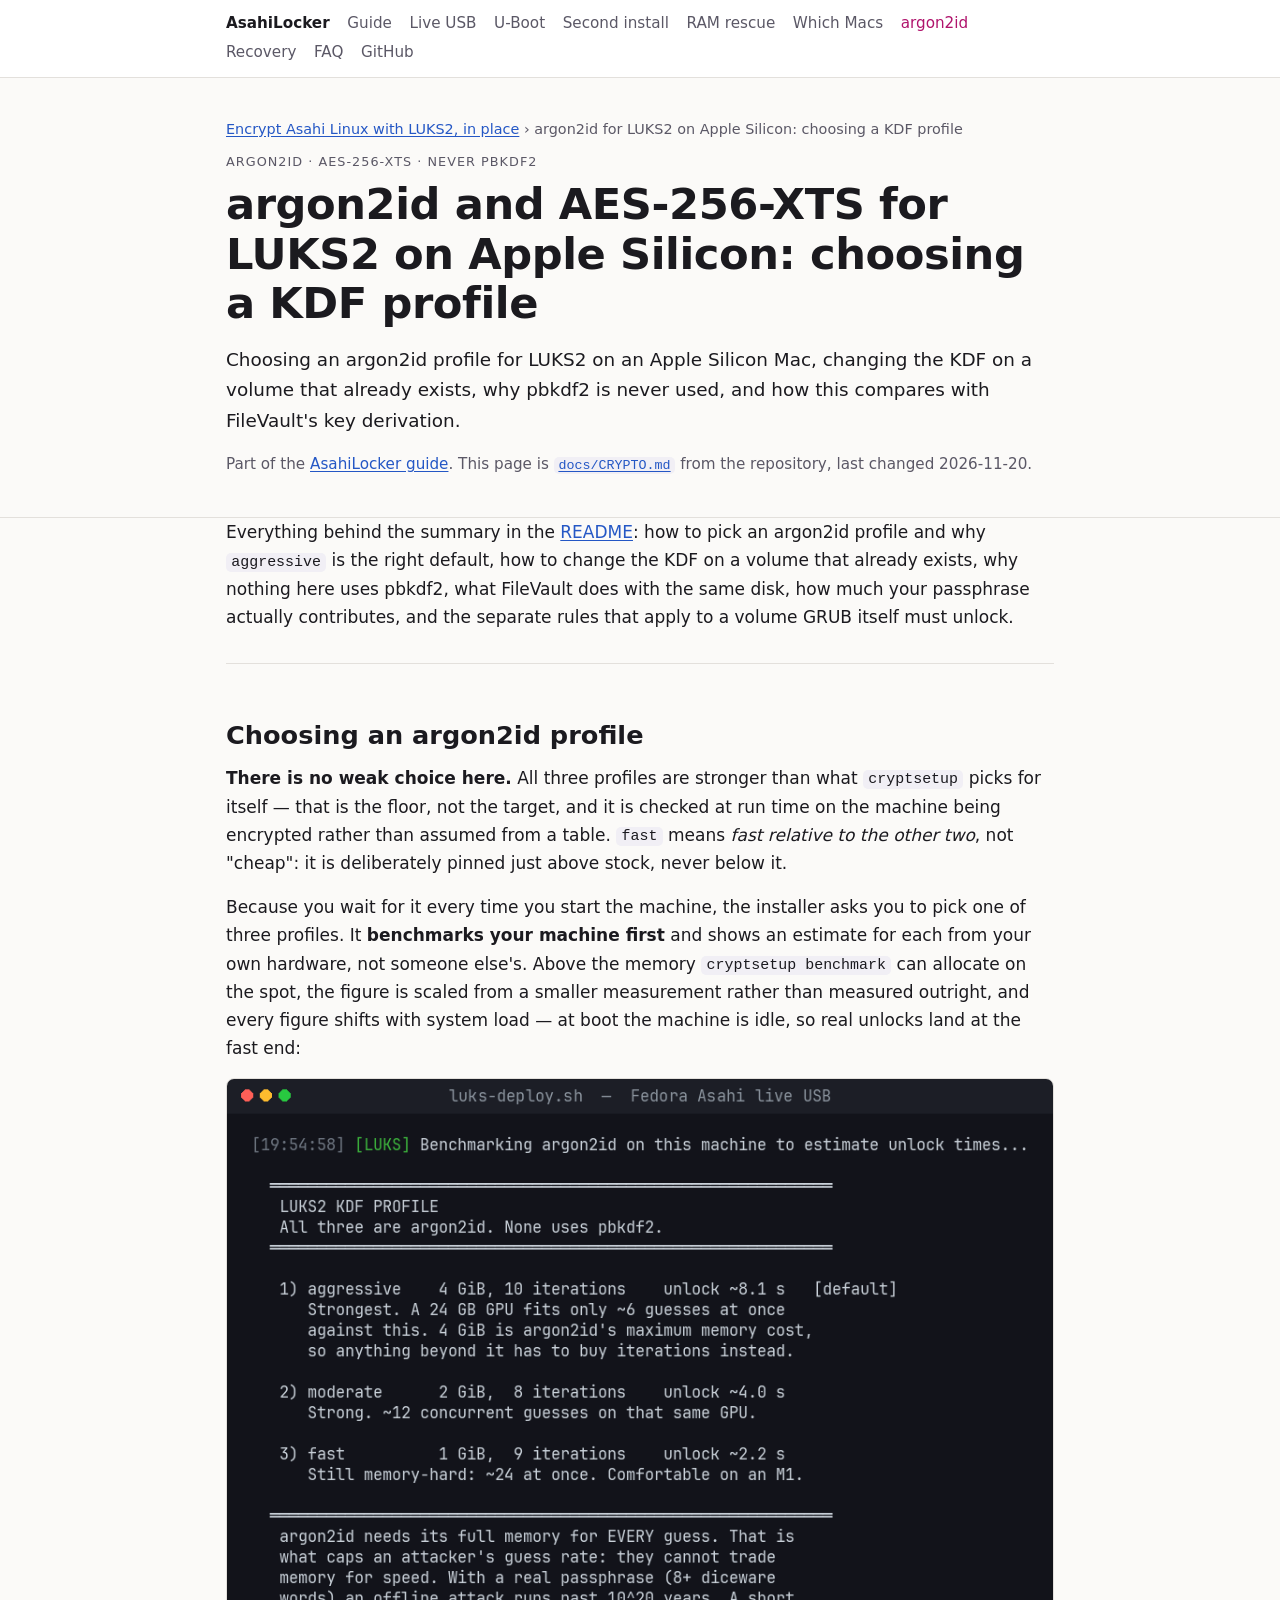
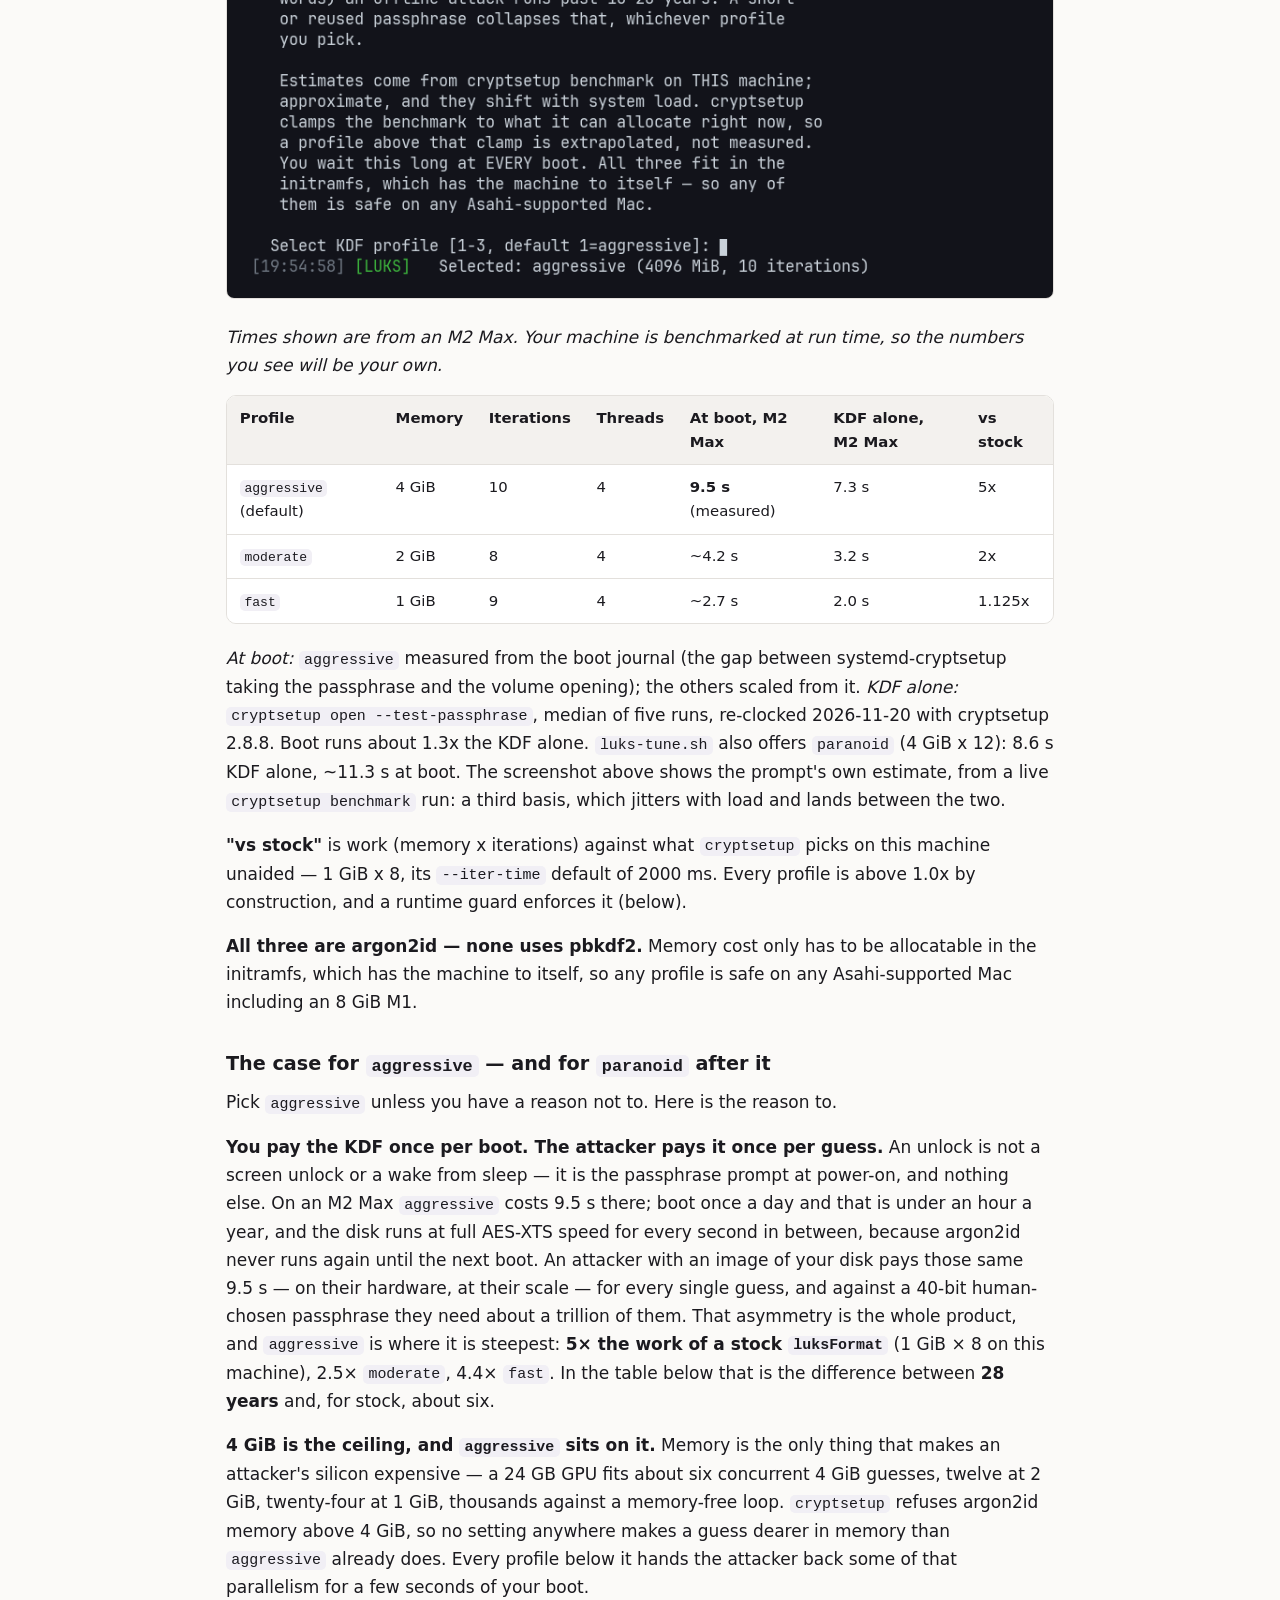
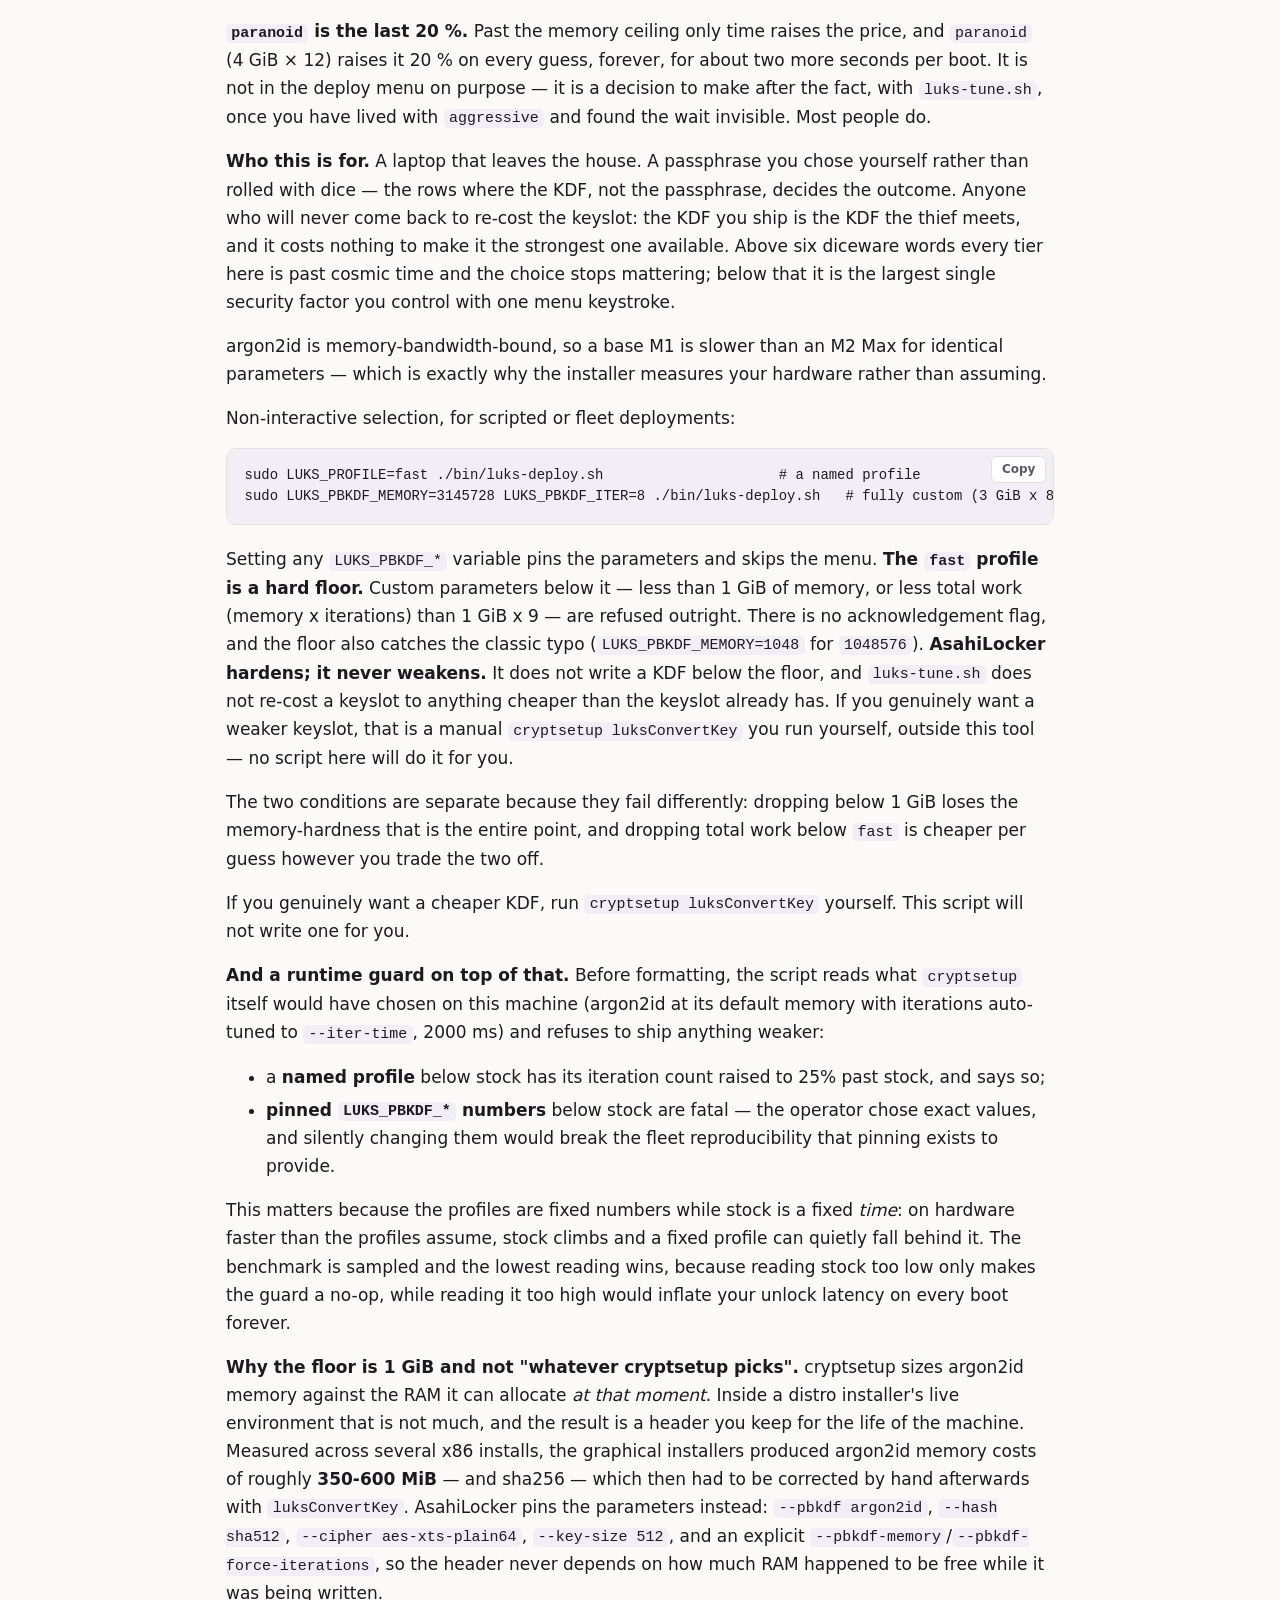
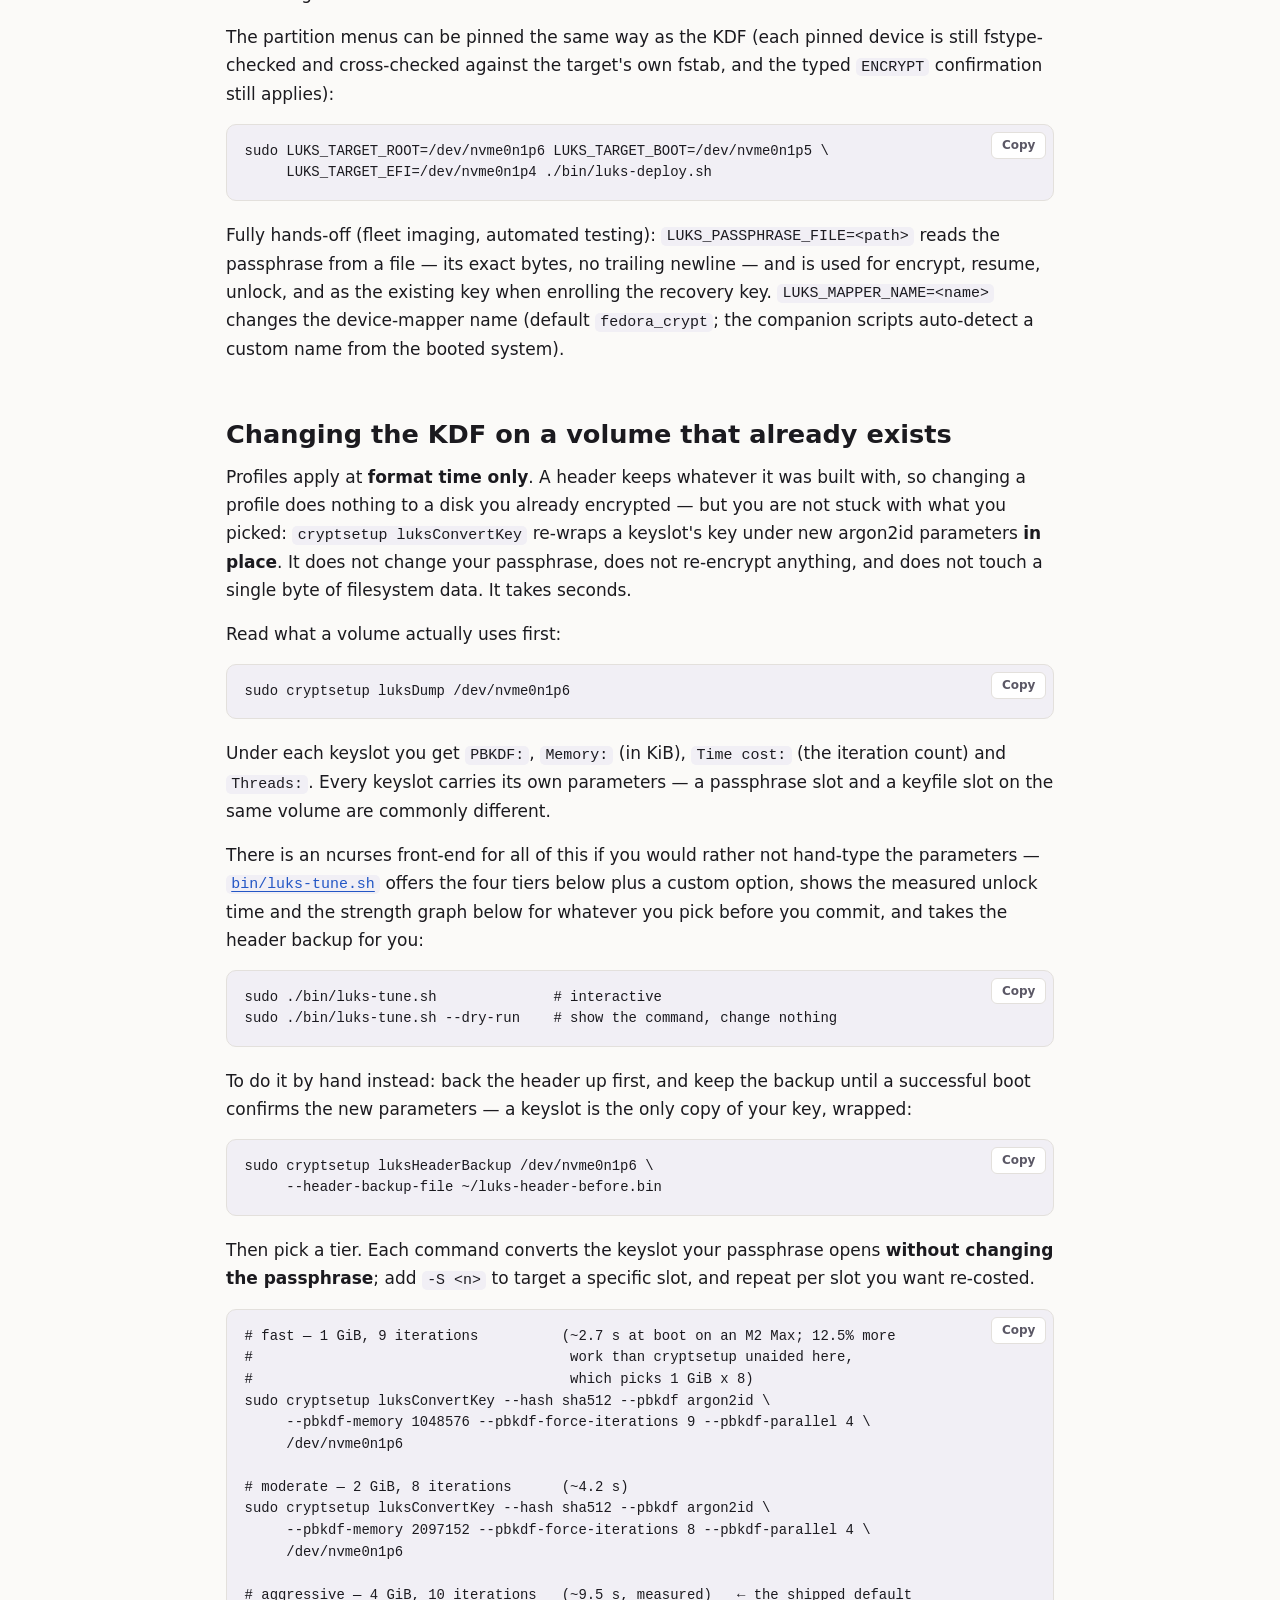
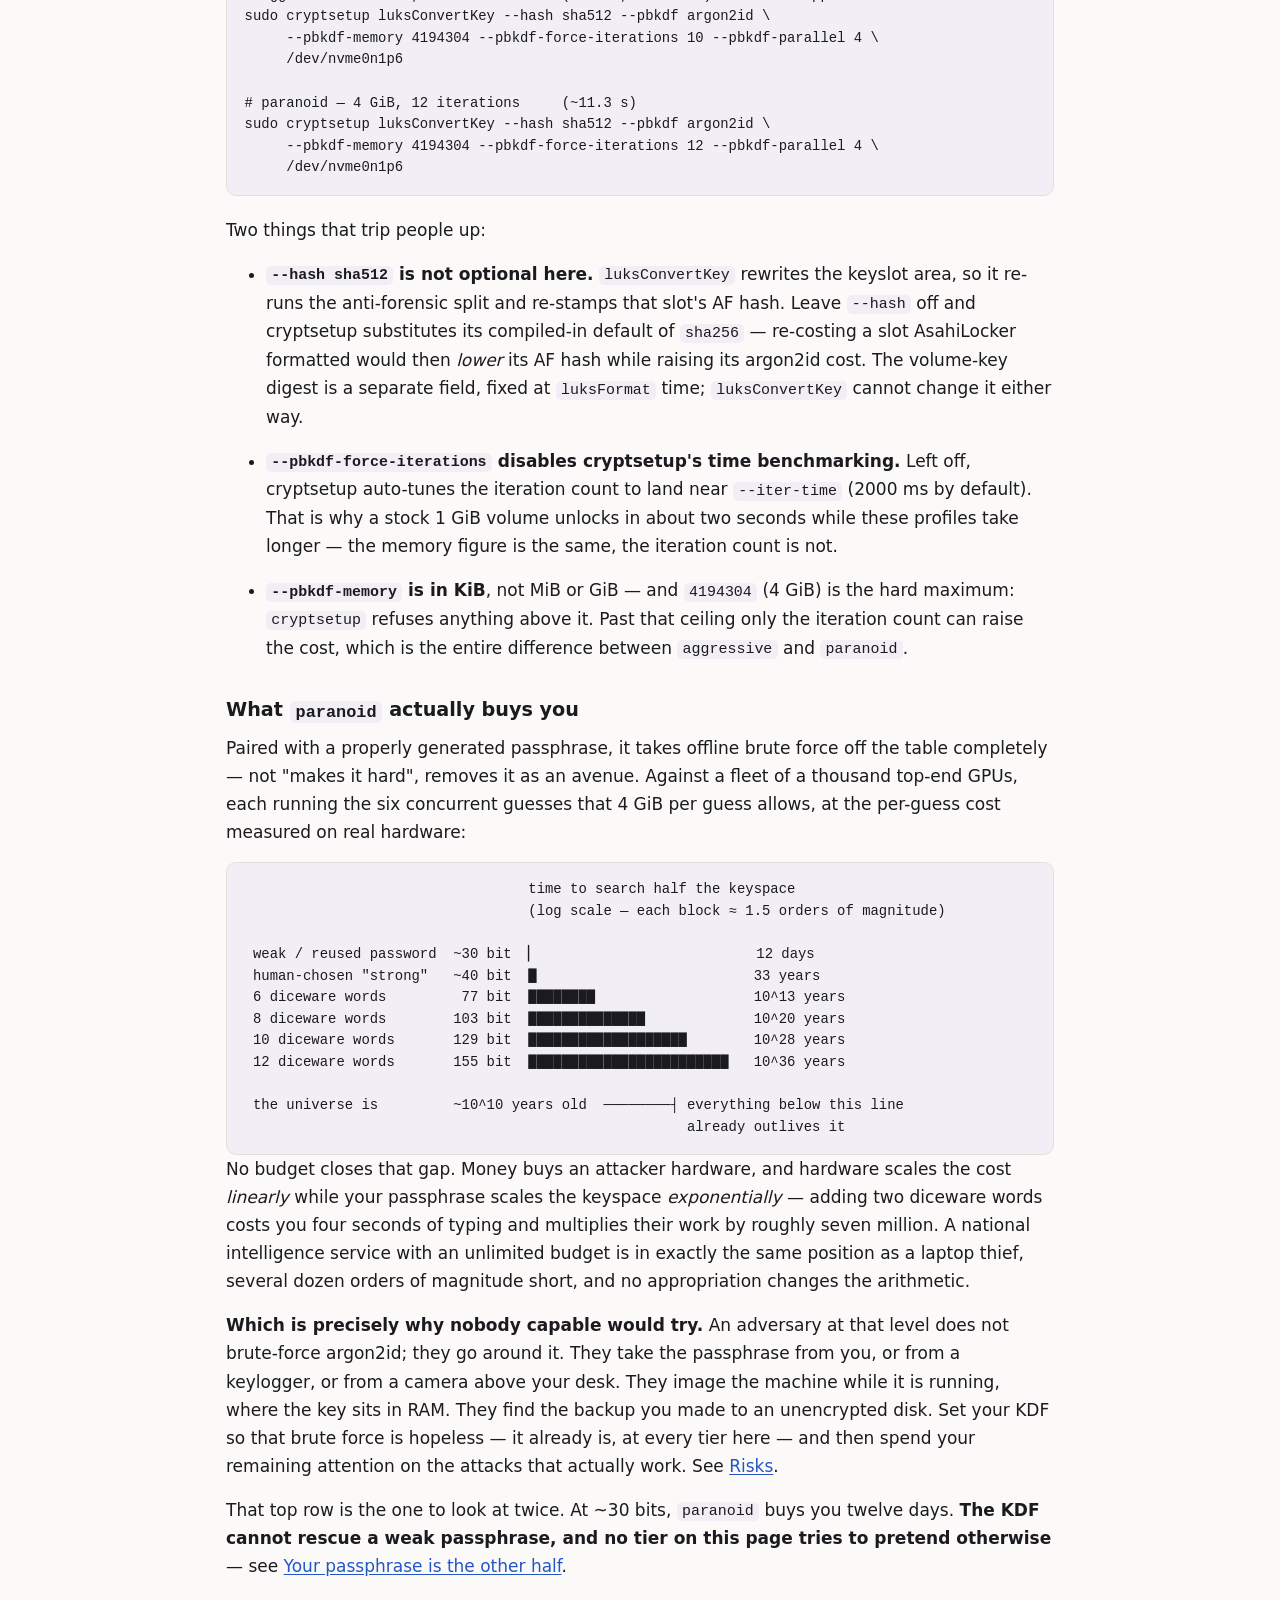
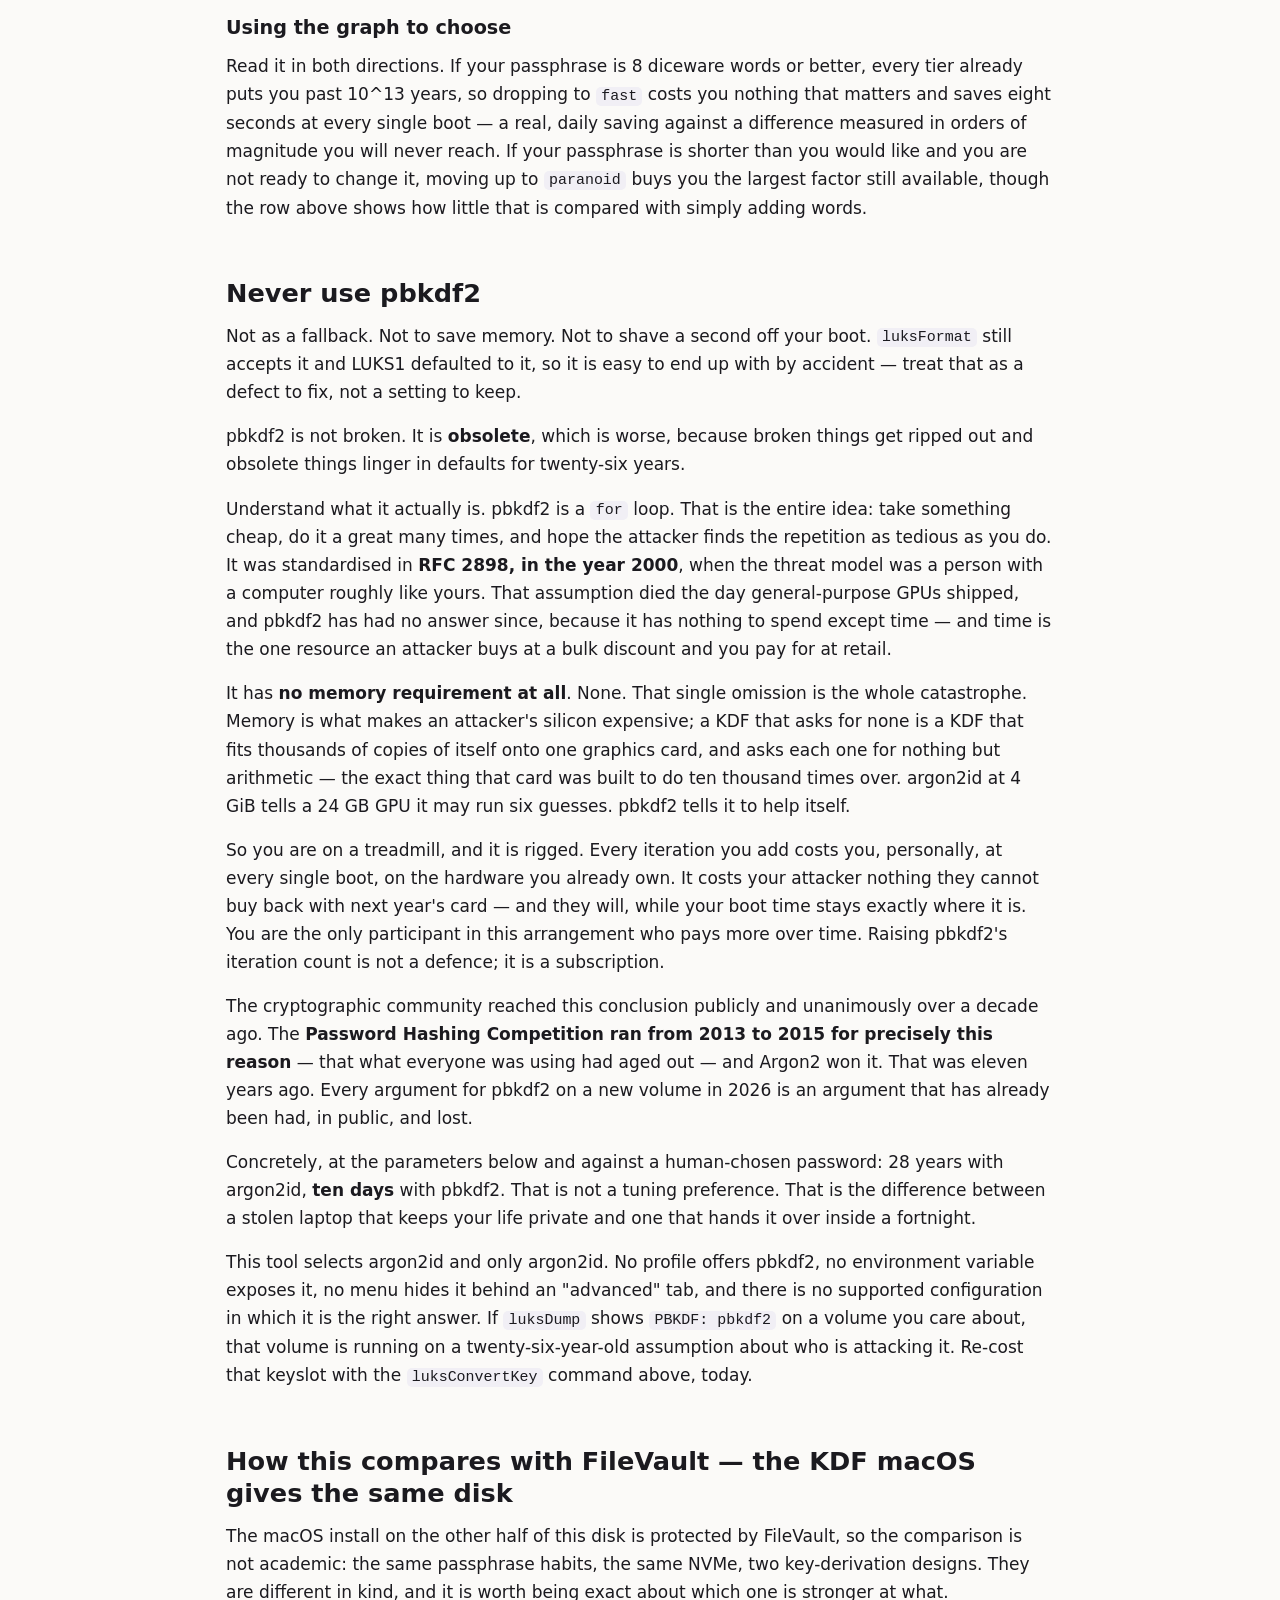
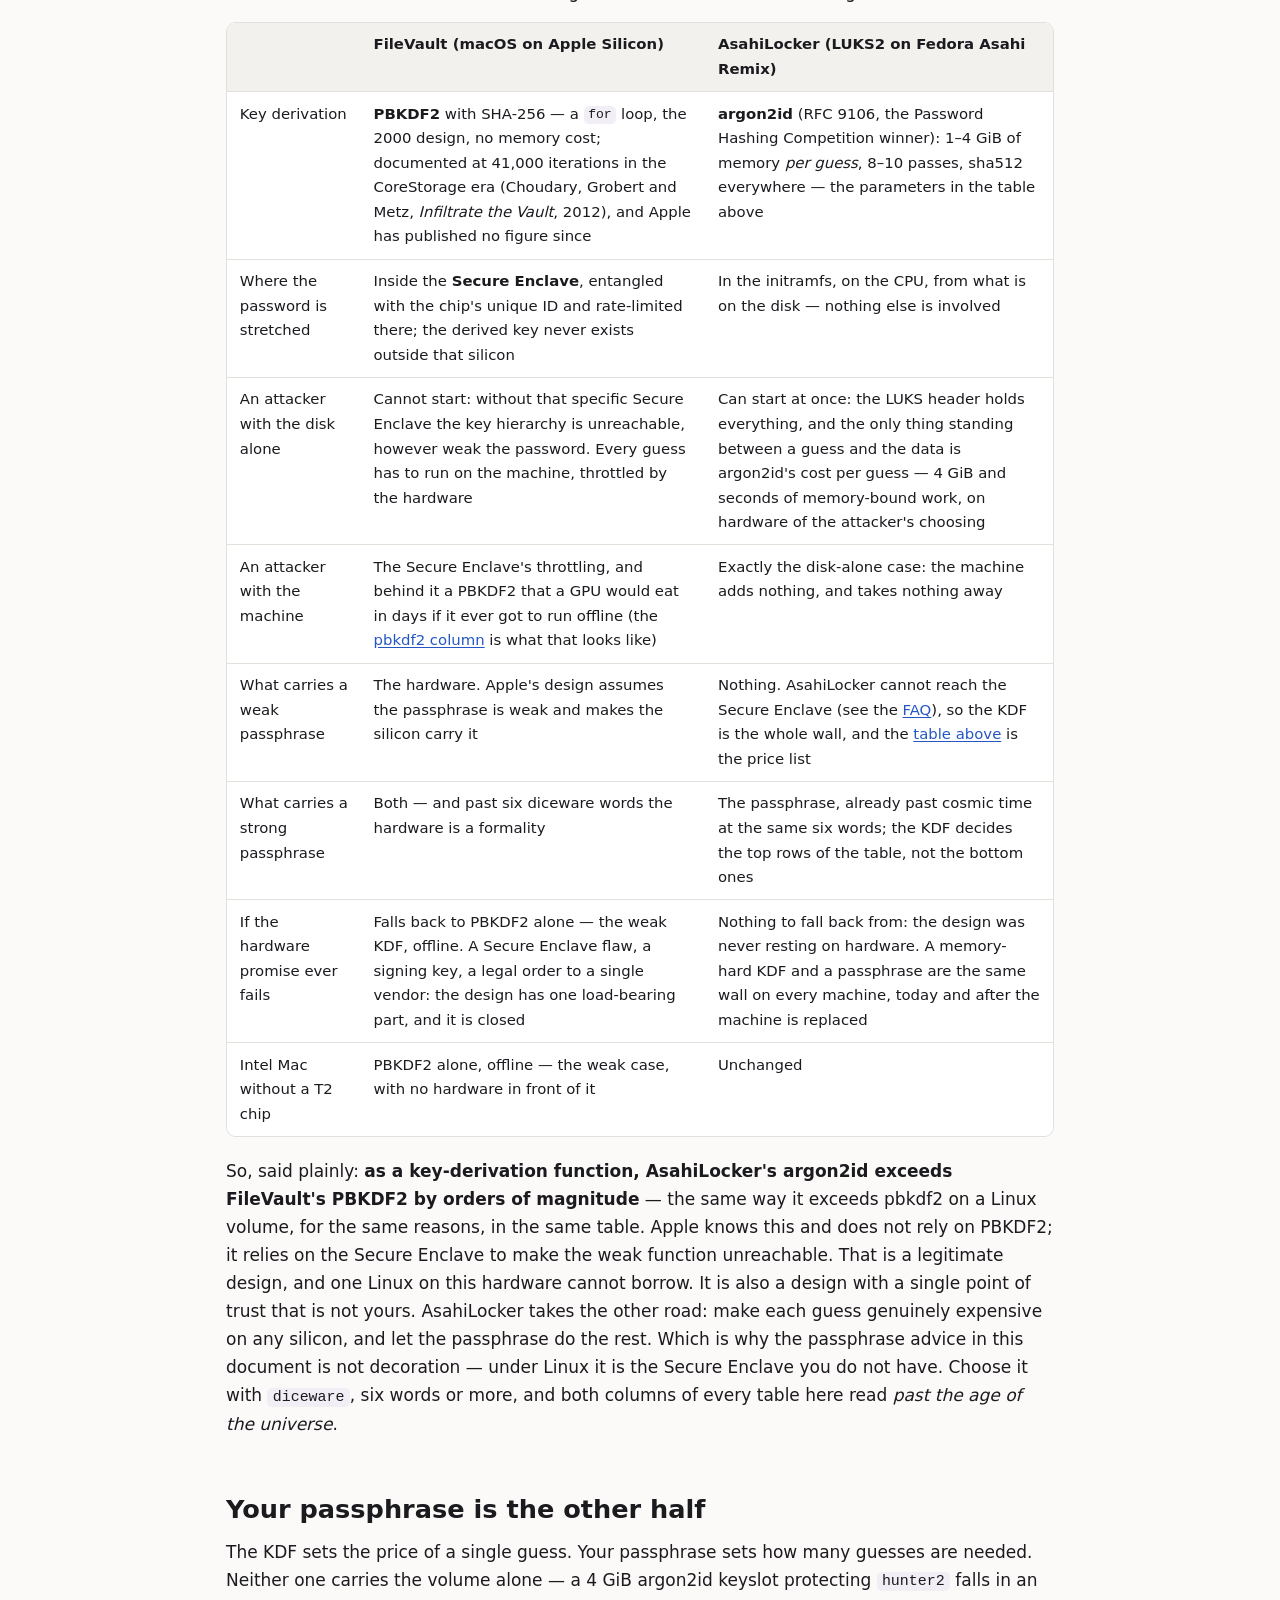
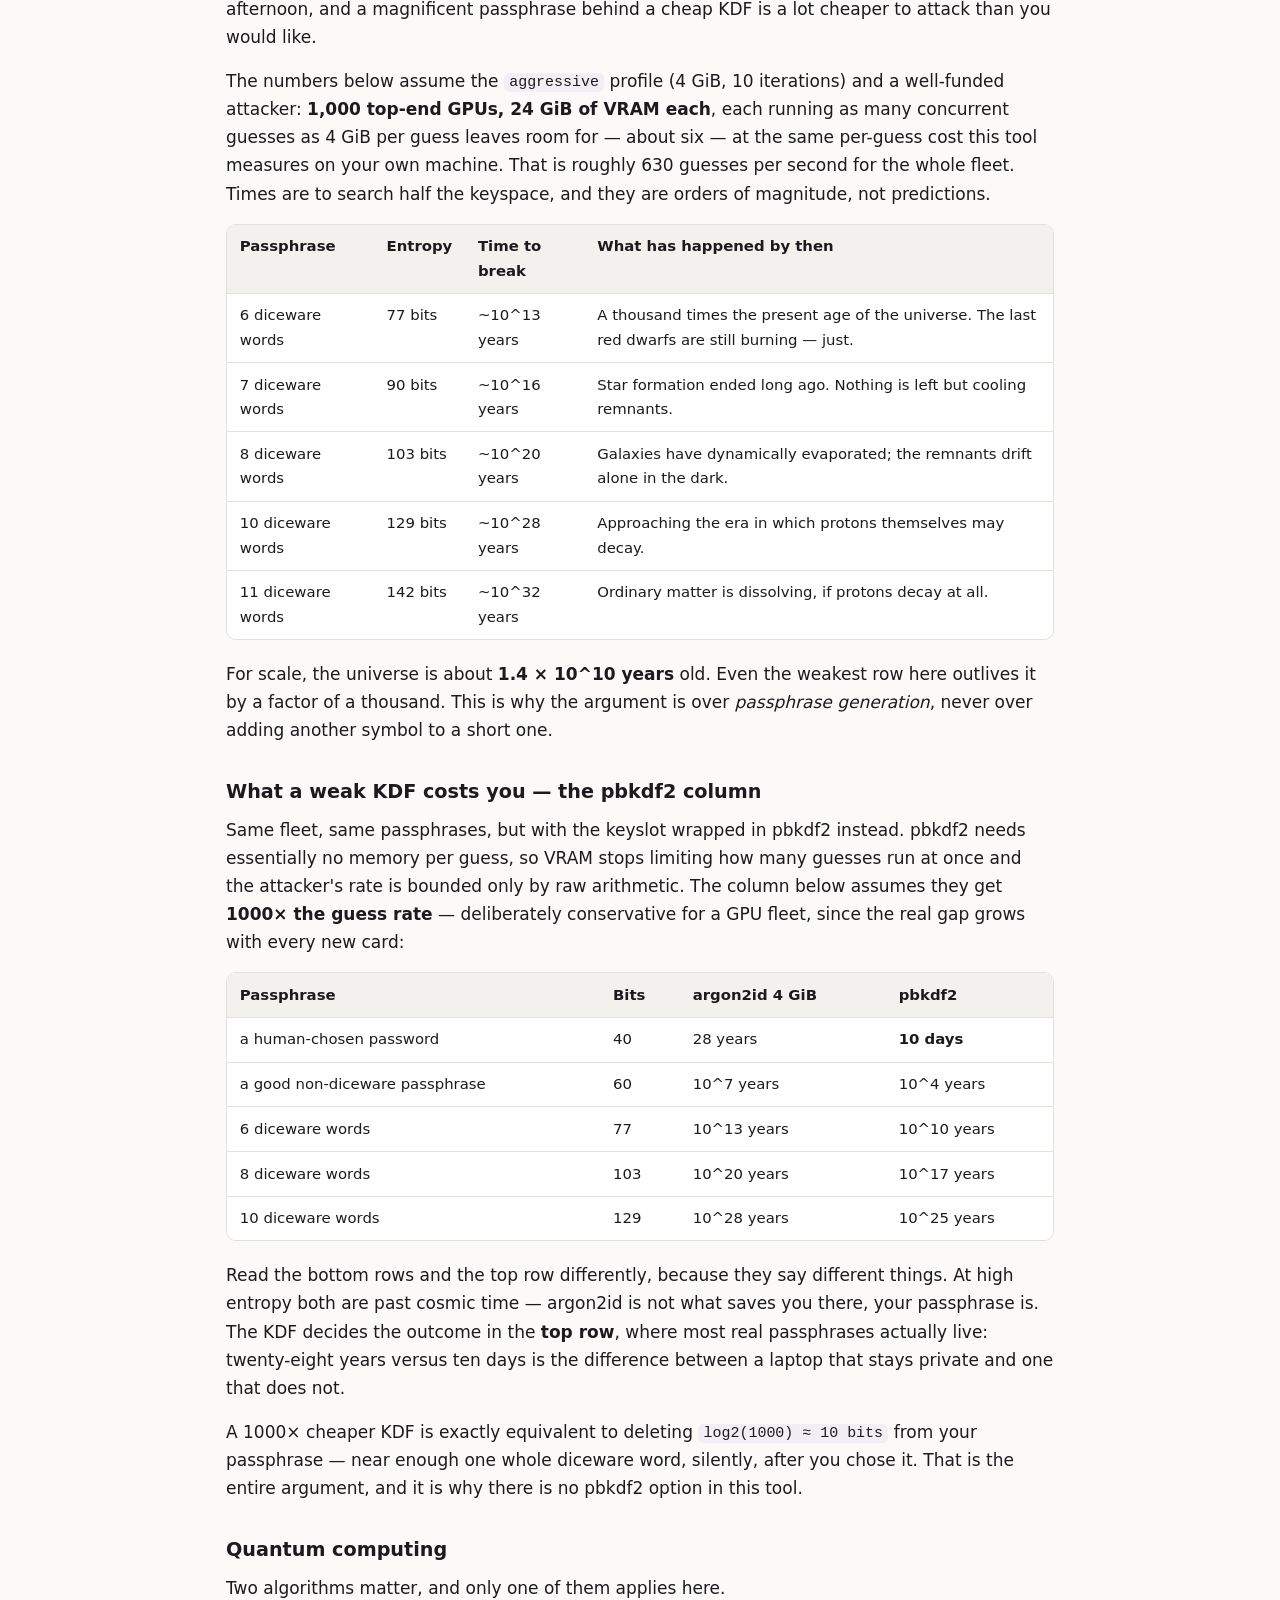
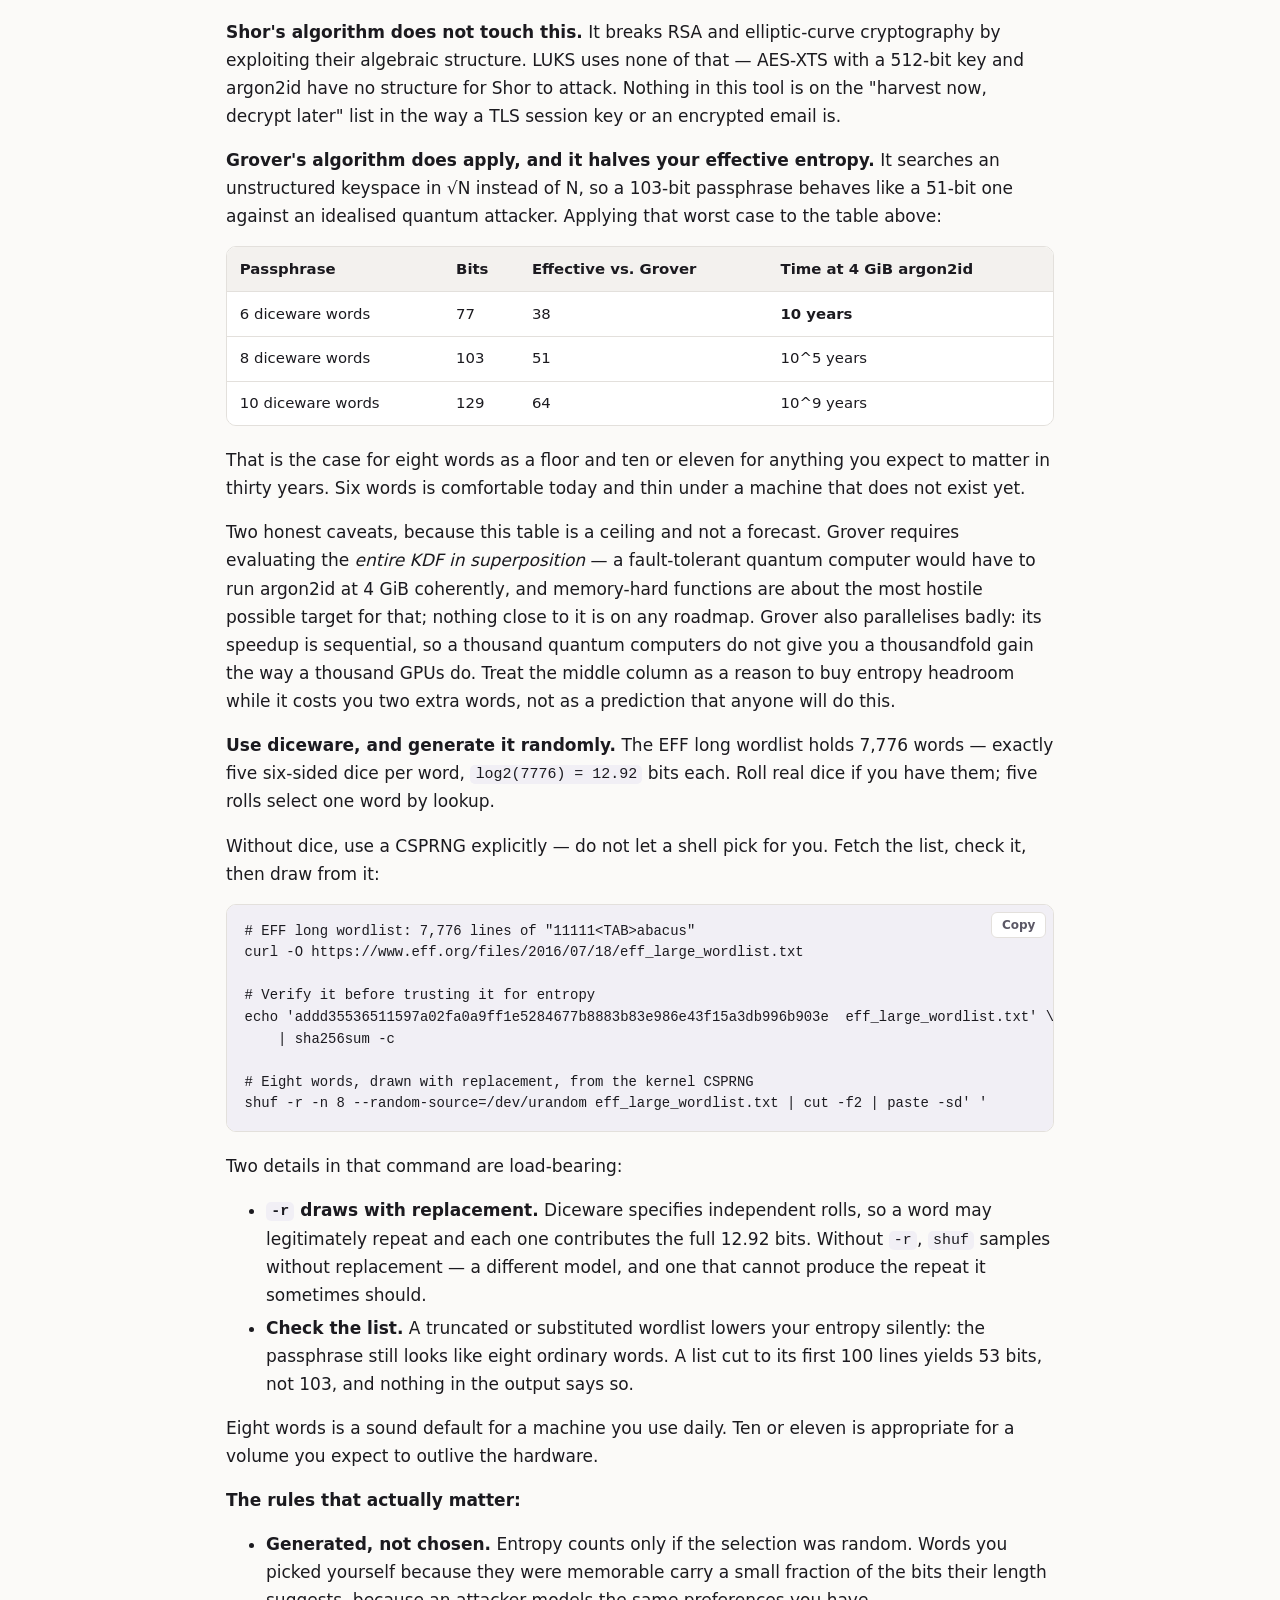
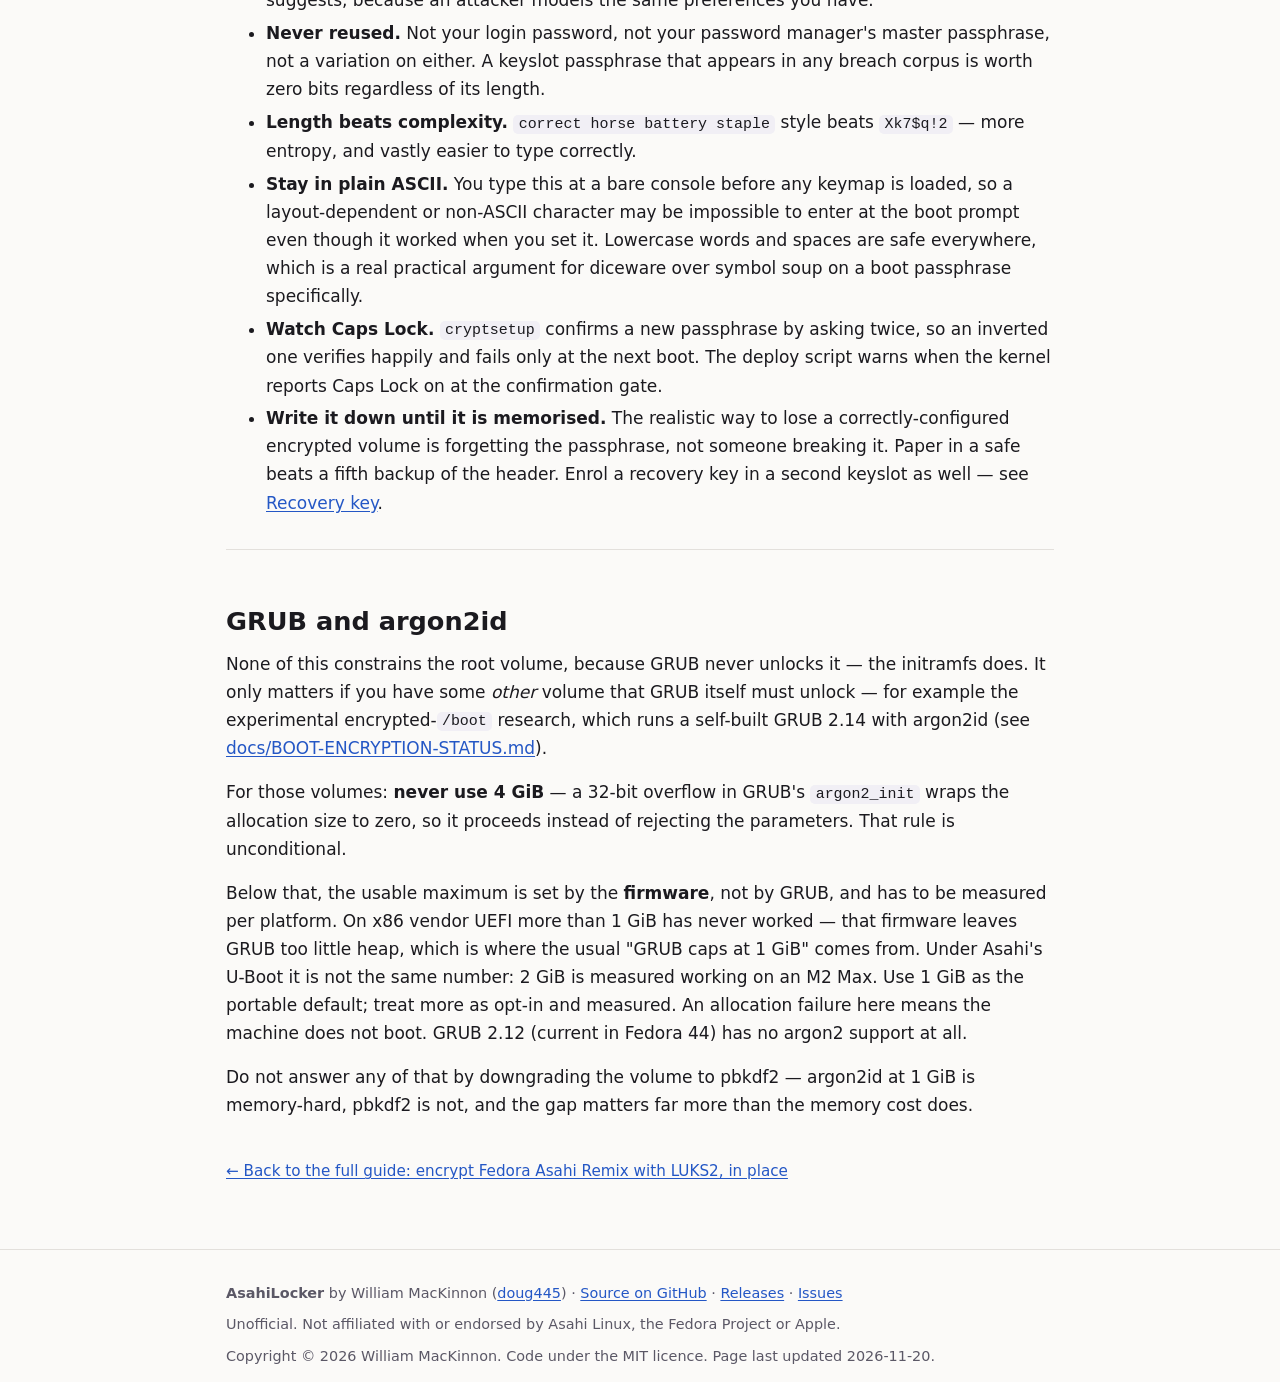
==== commit 6a5eb3d5: "Site: RAM rescue guide, one-command encryption, aggressive by default (2.2.0) New page ram-rescue/ f" ====
--- a/argon2id/index.html
+++ b/argon2id/index.html
@@ -20,7 +20,7 @@
 <meta property="og:image:width" content="1280">
 <meta property="og:image:height" content="720">
 <meta property="article:published_time" content="2026-10-24">
-<meta property="article:modified_time" content="2026-09-20">
+<meta property="article:modified_time" content="2026-11-20">
 <meta name="twitter:card" content="summary_large_image">
 <script type="application/ld+json">
 {
@@ -32,7 +32,7 @@
       "headline": "argon2id and AES-256-XTS for LUKS2 on Apple Silicon: choosing a KDF profile",
       "description": "Choosing an argon2id profile for LUKS2 on an Apple Silicon Mac, changing the KDF on a volume that already exists, why pbkdf2 is never used, and how this compares with FileVault's key derivation.",
       "datePublished": "2026-10-24",
-      "dateModified": "2026-09-20",
+      "dateModified": "2026-11-20",
       "image": "https://doug445.github.io/AsahiLocker/asahilocker-logo.jpg",
       "inLanguage": "en",
       "author": {
@@ -81,6 +81,7 @@
     <a href="../live-usb/">Live USB</a>
     <a href="../u-boot-bootflow/">U-Boot</a>
     <a href="../second-install/">Second install</a>
+    <a href="../ram-rescue/">RAM rescue</a>
     <a href="../which-macs/">Which Macs</a>
     <a href="../argon2id/" aria-current="page">argon2id</a>
     <a href="../recovery/">Recovery</a>
@@ -97,13 +98,13 @@
     <p class="lede">Choosing an argon2id profile for LUKS2 on an Apple Silicon Mac, changing the KDF on a volume that already exists, why pbkdf2 is never used, and how this compares with FileVault&#x27;s key derivation.</p>
     <p class="meta">Part of the <a href="../">AsahiLocker guide</a>. This page is
       <a href="https://github.com/doug445/AsahiLocker/blob/main/docs/CRYPTO.md"><code>docs/CRYPTO.md</code></a> from the repository,
-      last changed 2026-09-20.</p>
+      last changed 2026-11-20.</p>
   </div>
 </header>
 
 <main class="wrap doc">
 <p>Everything behind the summary in the
-<a href="https://github.com/doug445/AsahiLocker/blob/main/README.md#crypto-parameters--aes-256-xts-and-argon2id">README</a>: how to pick
+<a href="../README.md#crypto-parameters--aes-256-xts-and-argon2id">README</a>: how to pick
 an argon2id profile and why <code>aggressive</code> is the right default, how to change the
 KDF on a volume that already exists, why nothing here uses pbkdf2, what
 FileVault does with the same disk, how much your passphrase actually
@@ -132,27 +133,30 @@
 <th>Memory</th>
 <th>Iterations</th>
 <th>Threads</th>
-<th>Unlock, M2 Max</th>
+<th>At boot, M2 Max</th>
+<th>KDF alone, M2 Max</th>
 <th>vs stock</th>
 </tr>
 </thead>
 <tbody>
 <tr>
-<td><code>aggressive</code></td>
+<td>
+<code>aggressive</code> (default)</td>
 <td>4 GiB</td>
 <td>10</td>
 <td>4</td>
 <td>
 <strong>9.5 s</strong> (measured)</td>
+<td>7.3 s</td>
 <td>5x</td>
 </tr>
 <tr>
-<td>
-<code>moderate</code> (default)</td>
+<td><code>moderate</code></td>
 <td>2 GiB</td>
 <td>8</td>
 <td>4</td>
-<td>~3.8 s</td>
+<td>~4.2 s</td>
+<td>3.2 s</td>
 <td>2x</td>
 </tr>
 <tr>
@@ -160,16 +164,20 @@
 <td>1 GiB</td>
 <td>9</td>
 <td>4</td>
-<td>~2.1 s</td>
+<td>~2.7 s</td>
+<td>2.0 s</td>
 <td>1.125x</td>
 </tr>
 </tbody>
 </table></div>
-<p>Only <code>aggressive</code> is measured — from the boot journal, the gap between
-systemd-cryptsetup taking the passphrase and the volume opening. The other two
-scale from it at ~0.24 s per GiB-pass. The screenshot above shows a live
-<code>cryptsetup benchmark</code> run instead, which is a different basis and jitters with
-load, so its numbers sit slightly higher.</p>
+<p><em>At boot:</em> <code>aggressive</code> measured from the boot journal (the gap between
+systemd-cryptsetup taking the passphrase and the volume opening); the others
+scaled from it. <em>KDF alone:</em> <code>cryptsetup open --test-passphrase</code>, median of five
+runs, re-clocked 2026-11-20 with cryptsetup 2.8.8. Boot runs about 1.3x the KDF
+alone. <code>luks-tune.sh</code> also offers <code>paranoid</code> (4 GiB x 12): 8.6 s KDF alone,
+~11.3 s at boot. The screenshot above shows the prompt's own estimate, from a live
+<code>cryptsetup benchmark</code> run: a third basis, which jitters with load and lands
+between the two.</p>
 <p><strong>"vs stock"</strong> is work (memory x iterations) against what <code>cryptsetup</code> picks on
 this machine unaided — 1 GiB x 8, its <code>--iter-time</code> default of 2000 ms. Every
 profile is above 1.0x by construction, and a runtime guard enforces it (below).</p>
@@ -281,7 +289,7 @@
 iteration count) and <code>Threads:</code>. Every keyslot carries its own parameters — a
 passphrase slot and a keyfile slot on the same volume are commonly different.</p>
 <p>There is an ncurses front-end for all of this if you would rather not hand-type
-the parameters — <a href="https://github.com/doug445/AsahiLocker/blob/main/bin/luks-tune.sh"><code>bin/luks-tune.sh</code></a> offers the four tiers
+the parameters — <a href="../bin/luks-tune.sh"><code>bin/luks-tune.sh</code></a> offers the four tiers
 below plus a custom option, shows the measured unlock time and the strength
 graph below for whatever you pick before you commit, and takes the header
 backup for you:</p>
@@ -295,24 +303,24 @@
 <p>Then pick a tier. Each command converts the keyslot your passphrase opens
 <strong>without changing the passphrase</strong>; add <code>-S &lt;n&gt;</code> to target a specific slot,
 and repeat per slot you want re-costed.</p>
-<div class="codeblock"><pre><code><span class="pl-c"><span class="pl-c">#</span> fast — 1 GiB, 9 iterations          (~2.1 s on an M2 Max; 12.5% more</span>
+<div class="codeblock"><pre><code><span class="pl-c"><span class="pl-c">#</span> fast — 1 GiB, 9 iterations          (~2.7 s at boot on an M2 Max; 12.5% more</span>
 <span class="pl-c"><span class="pl-c">#</span>                                      work than cryptsetup unaided here,</span>
 <span class="pl-c"><span class="pl-c">#</span>                                      which picks 1 GiB x 8)</span>
 sudo cryptsetup luksConvertKey --hash sha512 --pbkdf argon2id \
      --pbkdf-memory 1048576 --pbkdf-force-iterations 9 --pbkdf-parallel 4 \
      /dev/nvme0n1p6
 
-<span class="pl-c"><span class="pl-c">#</span> moderate — 2 GiB, 8 iterations      (~3.8 s)   ← the shipped default</span>
+<span class="pl-c"><span class="pl-c">#</span> moderate — 2 GiB, 8 iterations      (~4.2 s)</span>
 sudo cryptsetup luksConvertKey --hash sha512 --pbkdf argon2id \
      --pbkdf-memory 2097152 --pbkdf-force-iterations 8 --pbkdf-parallel 4 \
      /dev/nvme0n1p6
 
-<span class="pl-c"><span class="pl-c">#</span> aggressive — 4 GiB, 10 iterations   (~9.5 s, measured)</span>
+<span class="pl-c"><span class="pl-c">#</span> aggressive — 4 GiB, 10 iterations   (~9.5 s, measured)   ← the shipped default</span>
 sudo cryptsetup luksConvertKey --hash sha512 --pbkdf argon2id \
      --pbkdf-memory 4194304 --pbkdf-force-iterations 10 --pbkdf-parallel 4 \
      /dev/nvme0n1p6
 
-<span class="pl-c"><span class="pl-c">#</span> paranoid — 4 GiB, 12 iterations     (~11.4 s)</span>
+<span class="pl-c"><span class="pl-c">#</span> paranoid — 4 GiB, 12 iterations     (~11.3 s)</span>
 sudo cryptsetup luksConvertKey --hash sha512 --pbkdf argon2id \
      --pbkdf-memory 4194304 --pbkdf-force-iterations 12 --pbkdf-parallel 4 \
      /dev/nvme0n1p6</code></pre></div>
@@ -346,7 +354,7 @@
 the table completely — not "makes it hard", removes it as an avenue. Against a
 fleet of a thousand top-end GPUs, each running the six concurrent guesses that
 4 GiB per guess allows, at the per-guess cost measured on real hardware:</p>
-<div class="codeblock"><pre><code>                                  time to search half the keyspace
+<pre><code>                                  time to search half the keyspace
                                   (log scale — each block ≈ 1.5 orders of magnitude)
 
  weak / reused password  ~30 bit  ▏                          12 days
@@ -358,7 +366,7 @@
 
  the universe is         ~10^10 years old  ────────┤ everything below this line
                                                      already outlives it
-</code></pre></div>
+</code></pre>
 <p>No budget closes that gap. Money buys an attacker hardware, and hardware scales
 the cost <em>linearly</em> while your passphrase scales the keyspace <em>exponentially</em> —
 adding two diceware words costs you four seconds of typing and multiplies their
@@ -371,7 +379,7 @@
 machine while it is running, where the key sits in RAM. They find the backup you
 made to an unencrypted disk. Set your KDF so that brute force is hopeless — it
 already is, at every tier here — and then spend your remaining attention on the
-attacks that actually work. See <a href="https://github.com/doug445/AsahiLocker/blob/main/README.md#risks--read-this">Risks</a>.</p>
+attacks that actually work. See <a href="../README.md#risks--read-this">Risks</a>.</p>
 <p>That top row is the one to look at twice. At ~30 bits, <code>paranoid</code> buys you
 twelve days. <strong>The KDF cannot rescue a weak passphrase, and no tier on this page
 tries to pretend otherwise</strong> — see
@@ -717,7 +725,7 @@
 correctly-configured encrypted volume is forgetting the passphrase, not
 someone breaking it. Paper in a safe beats a fifth backup of the header.
 Enrol a recovery key in a second keyslot as well — see
-<a href="https://github.com/doug445/AsahiLocker/blob/main/README.md#recovery-key">Recovery key</a>.</li>
+<a href="../README.md#recovery-key">Recovery key</a>.</li>
 </ul>
 <hr>
 <h2 id="grub-and-argon2id">GRUB and argon2id</h2>
@@ -752,7 +760,7 @@
       <a href="https://github.com/doug445/AsahiLocker/releases">Releases</a> ·
       <a href="https://github.com/doug445/AsahiLocker/issues">Issues</a></p>
     <p>Unofficial. Not affiliated with or endorsed by Asahi Linux, the Fedora Project or Apple.</p>
-    <p>Copyright © 2026 William MacKinnon. Code under the MIT licence. Page last updated 2026-09-20.</p>
+    <p>Copyright © 2026 William MacKinnon. Code under the MIT licence. Page last updated 2026-11-20.</p>
   </div>
 </footer>
 
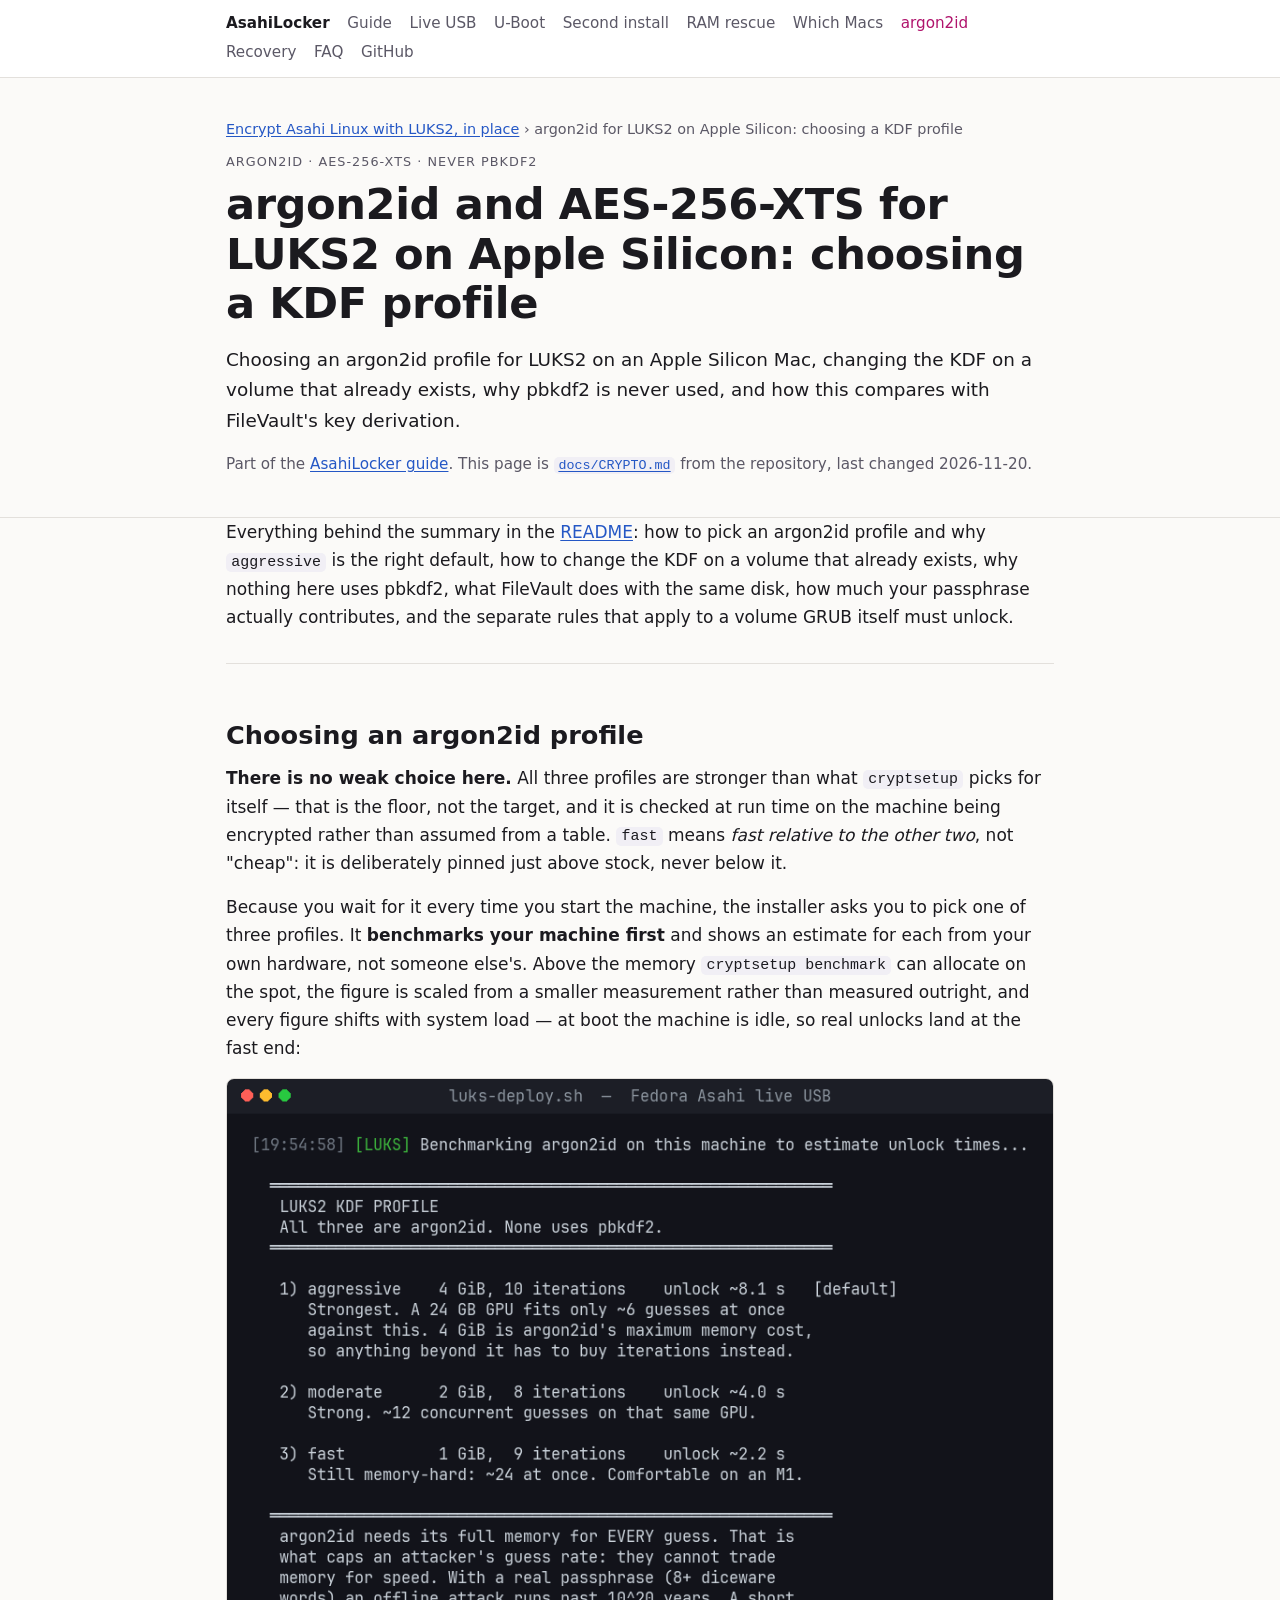
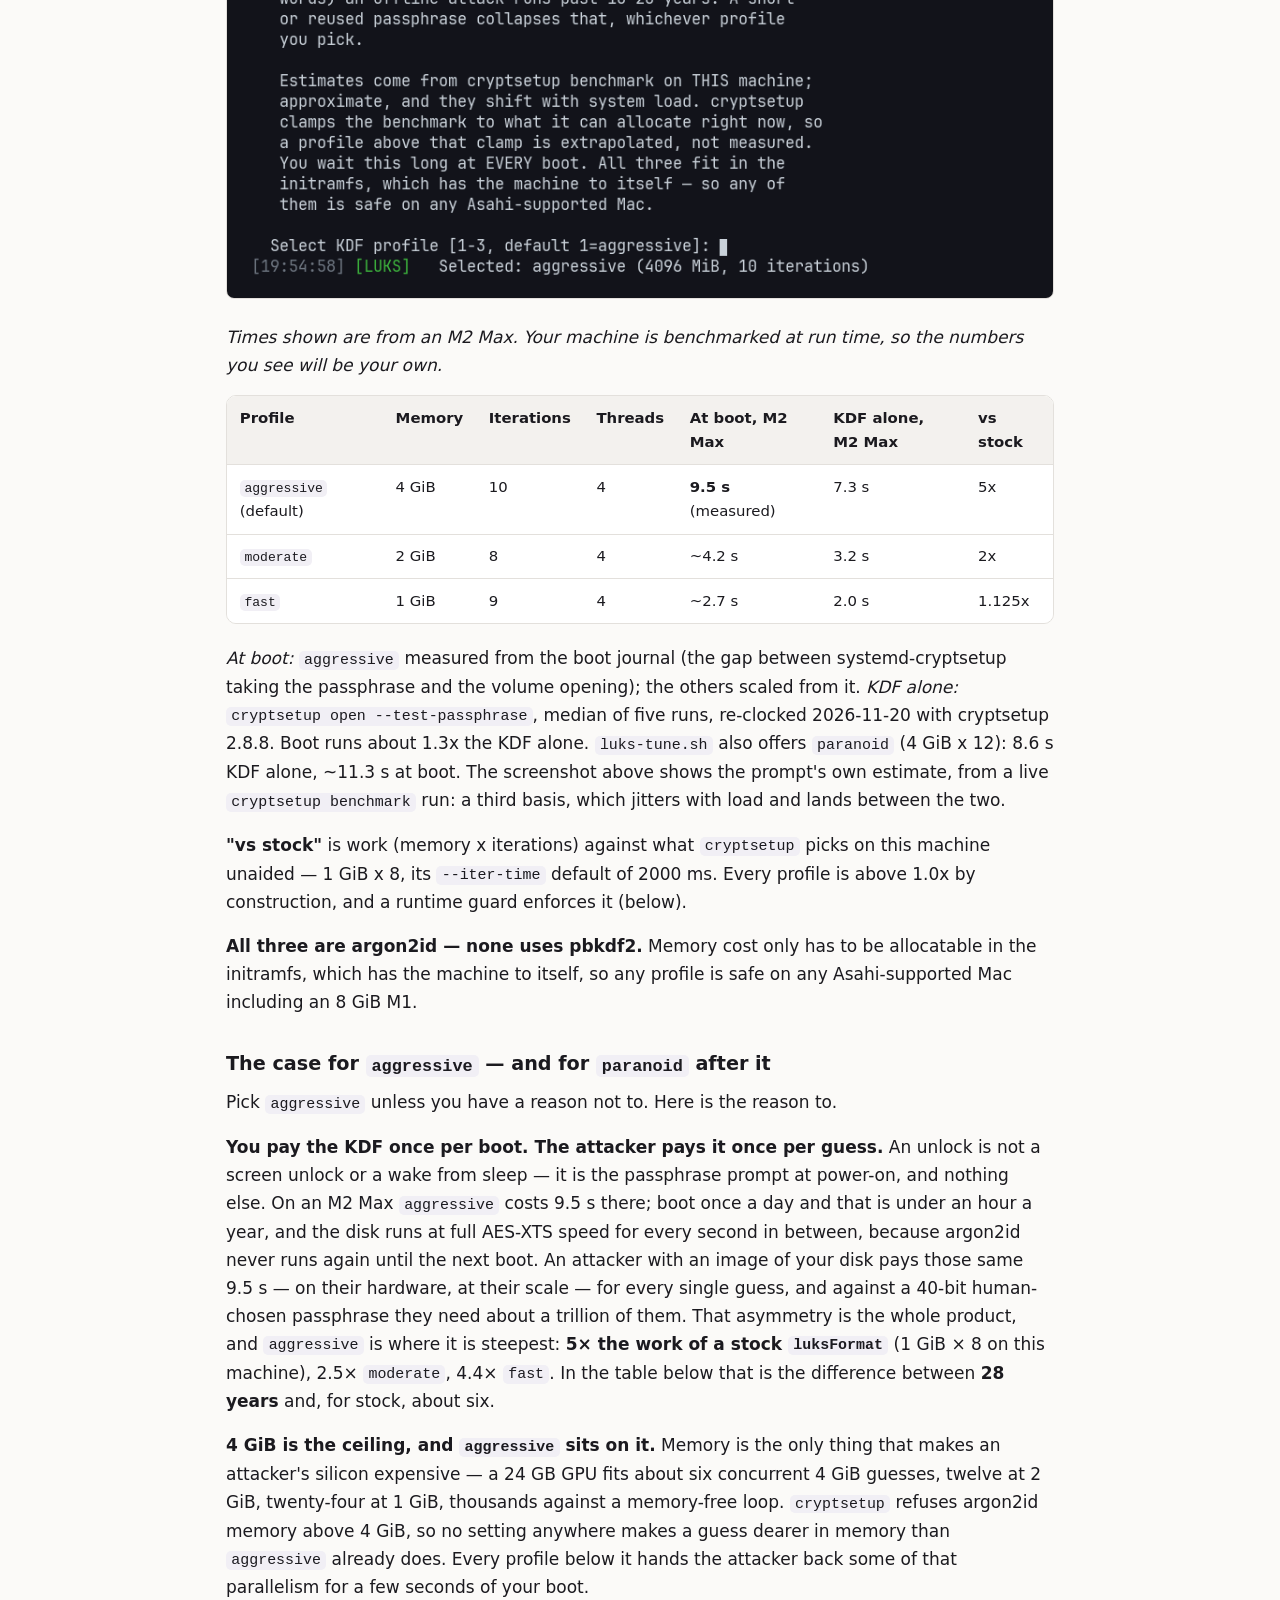
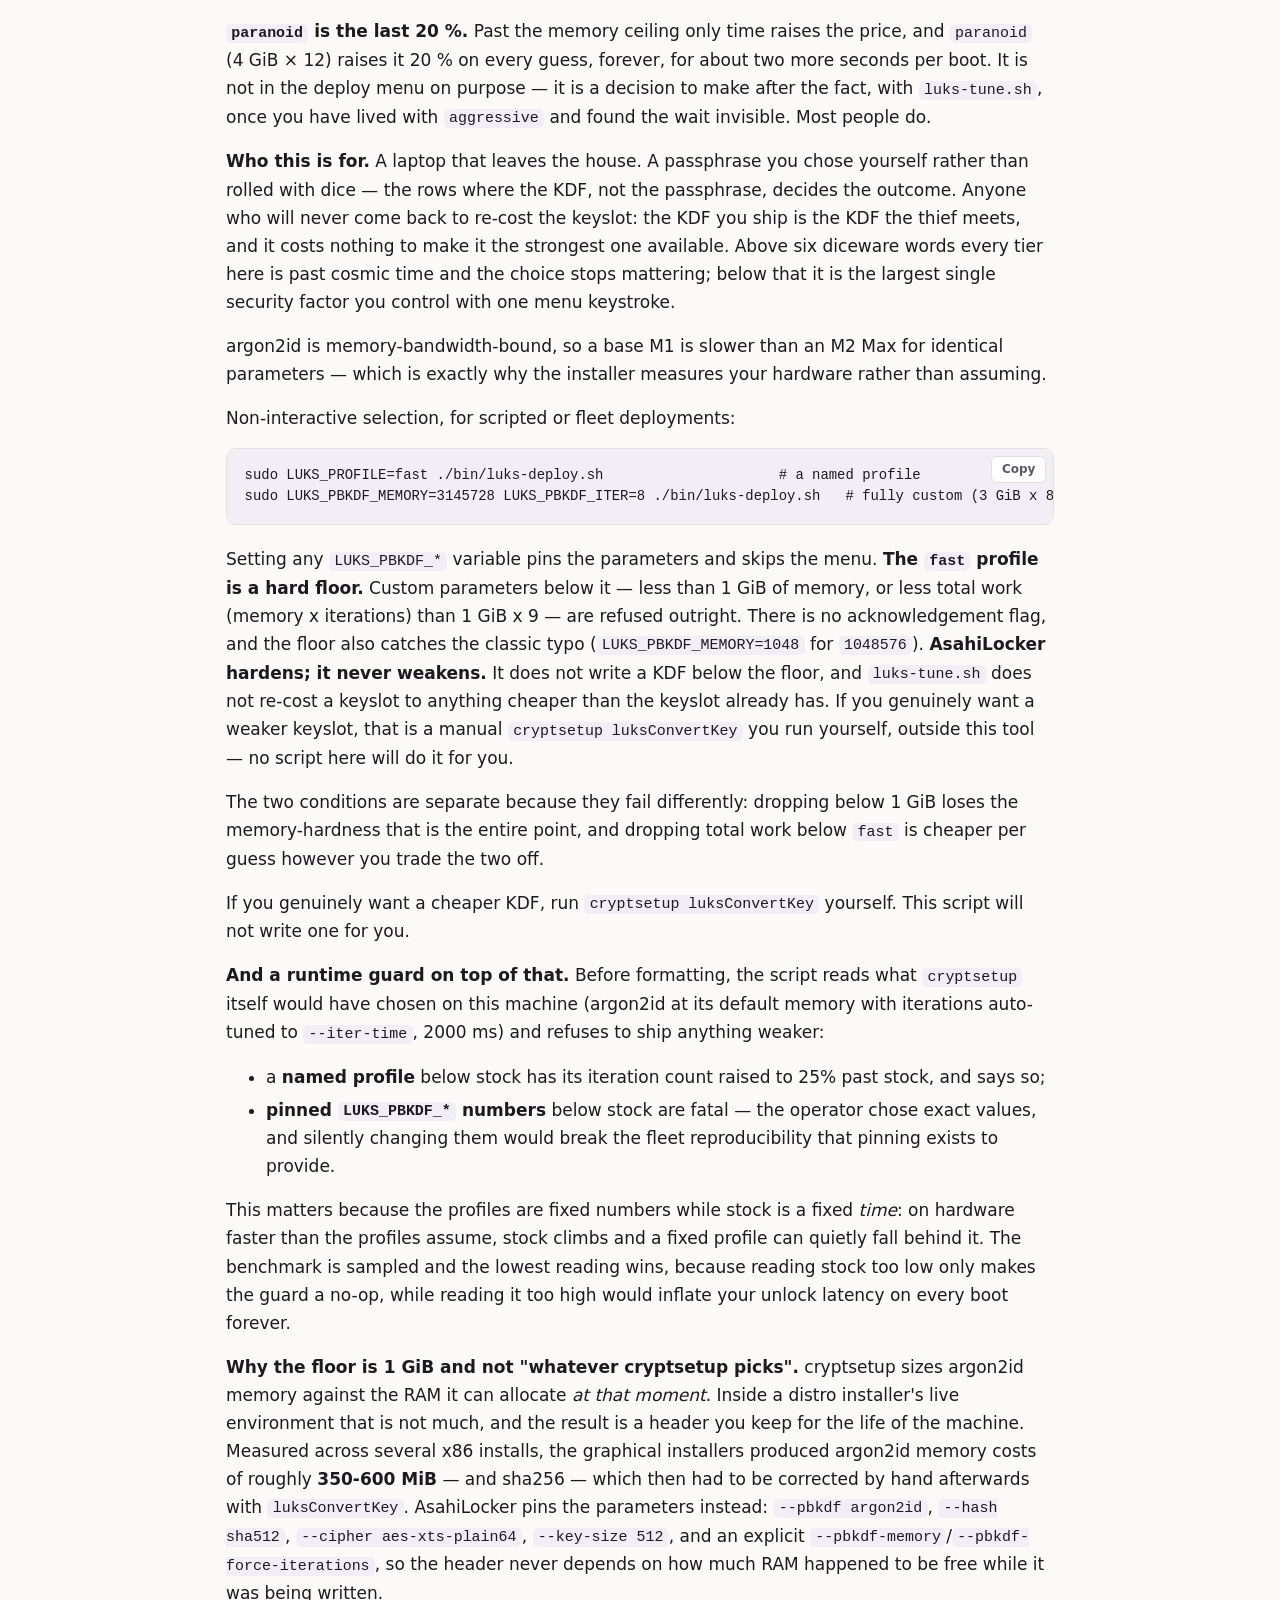
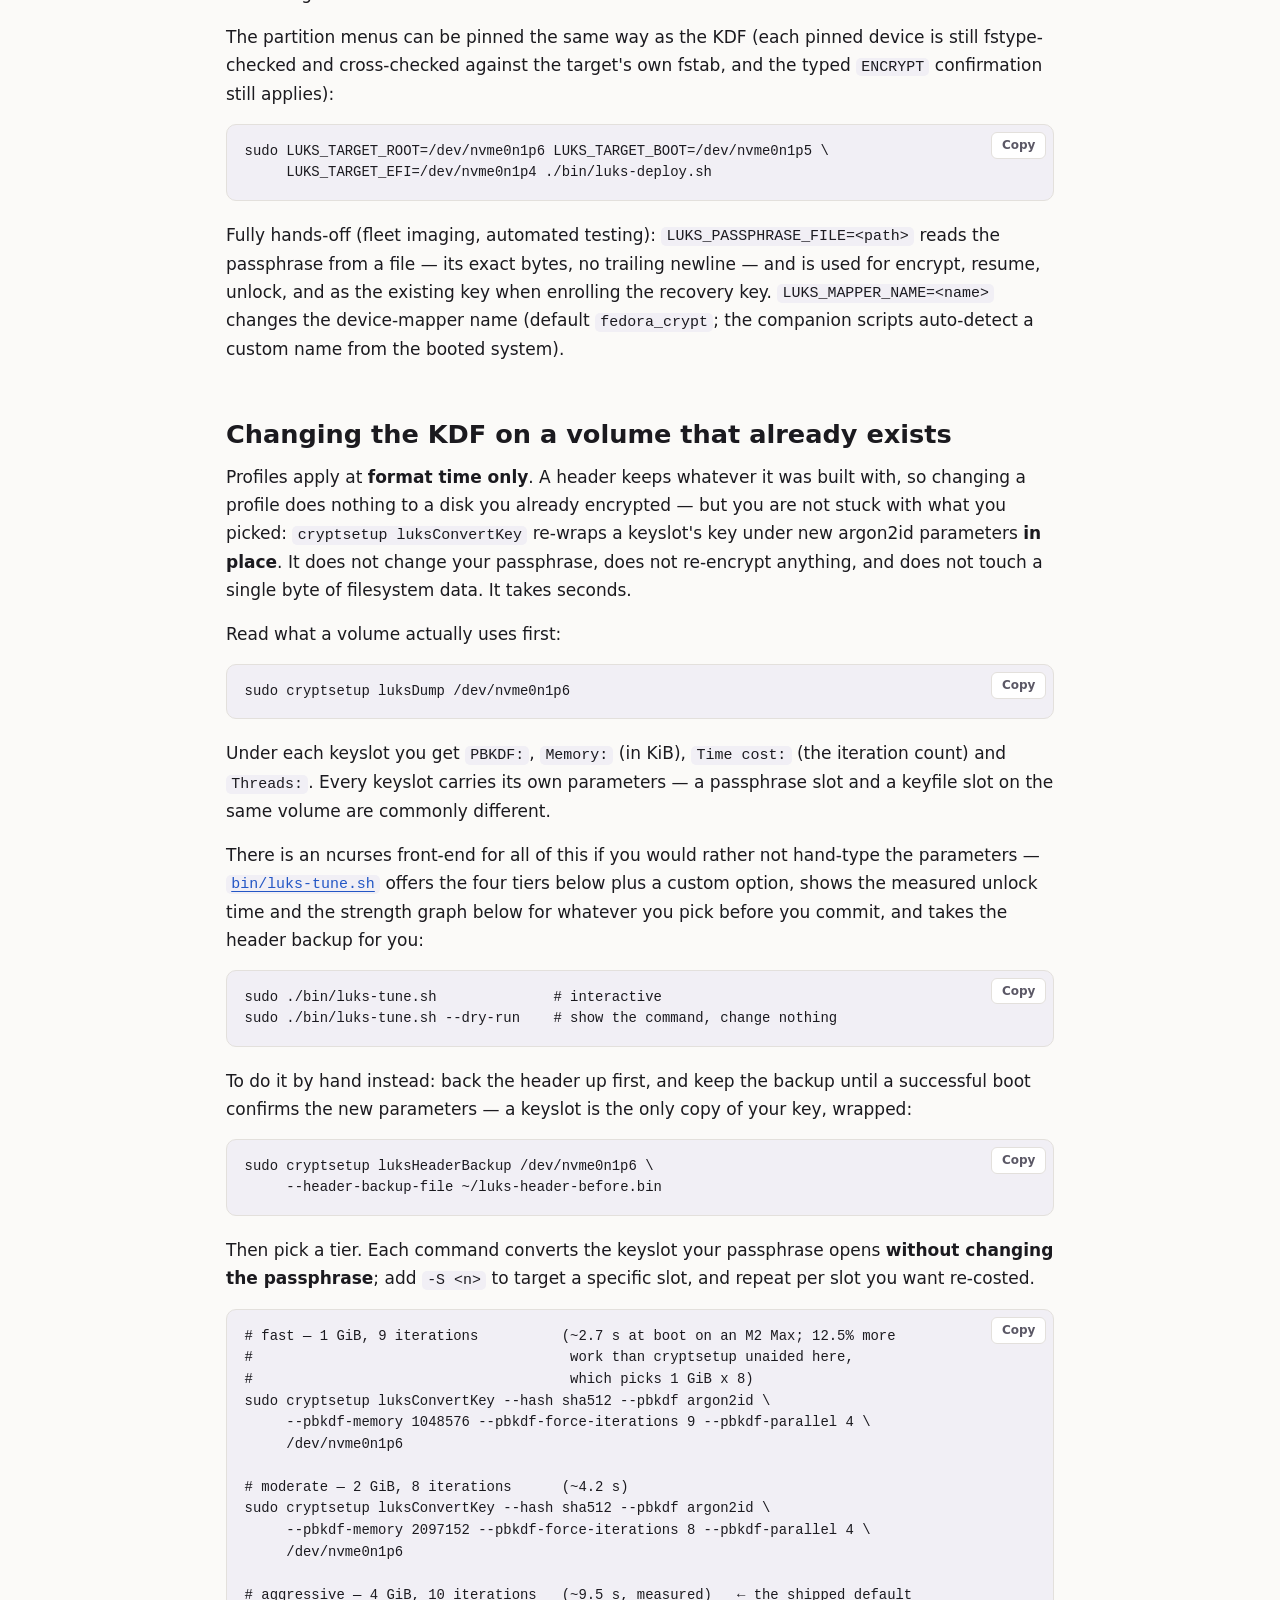
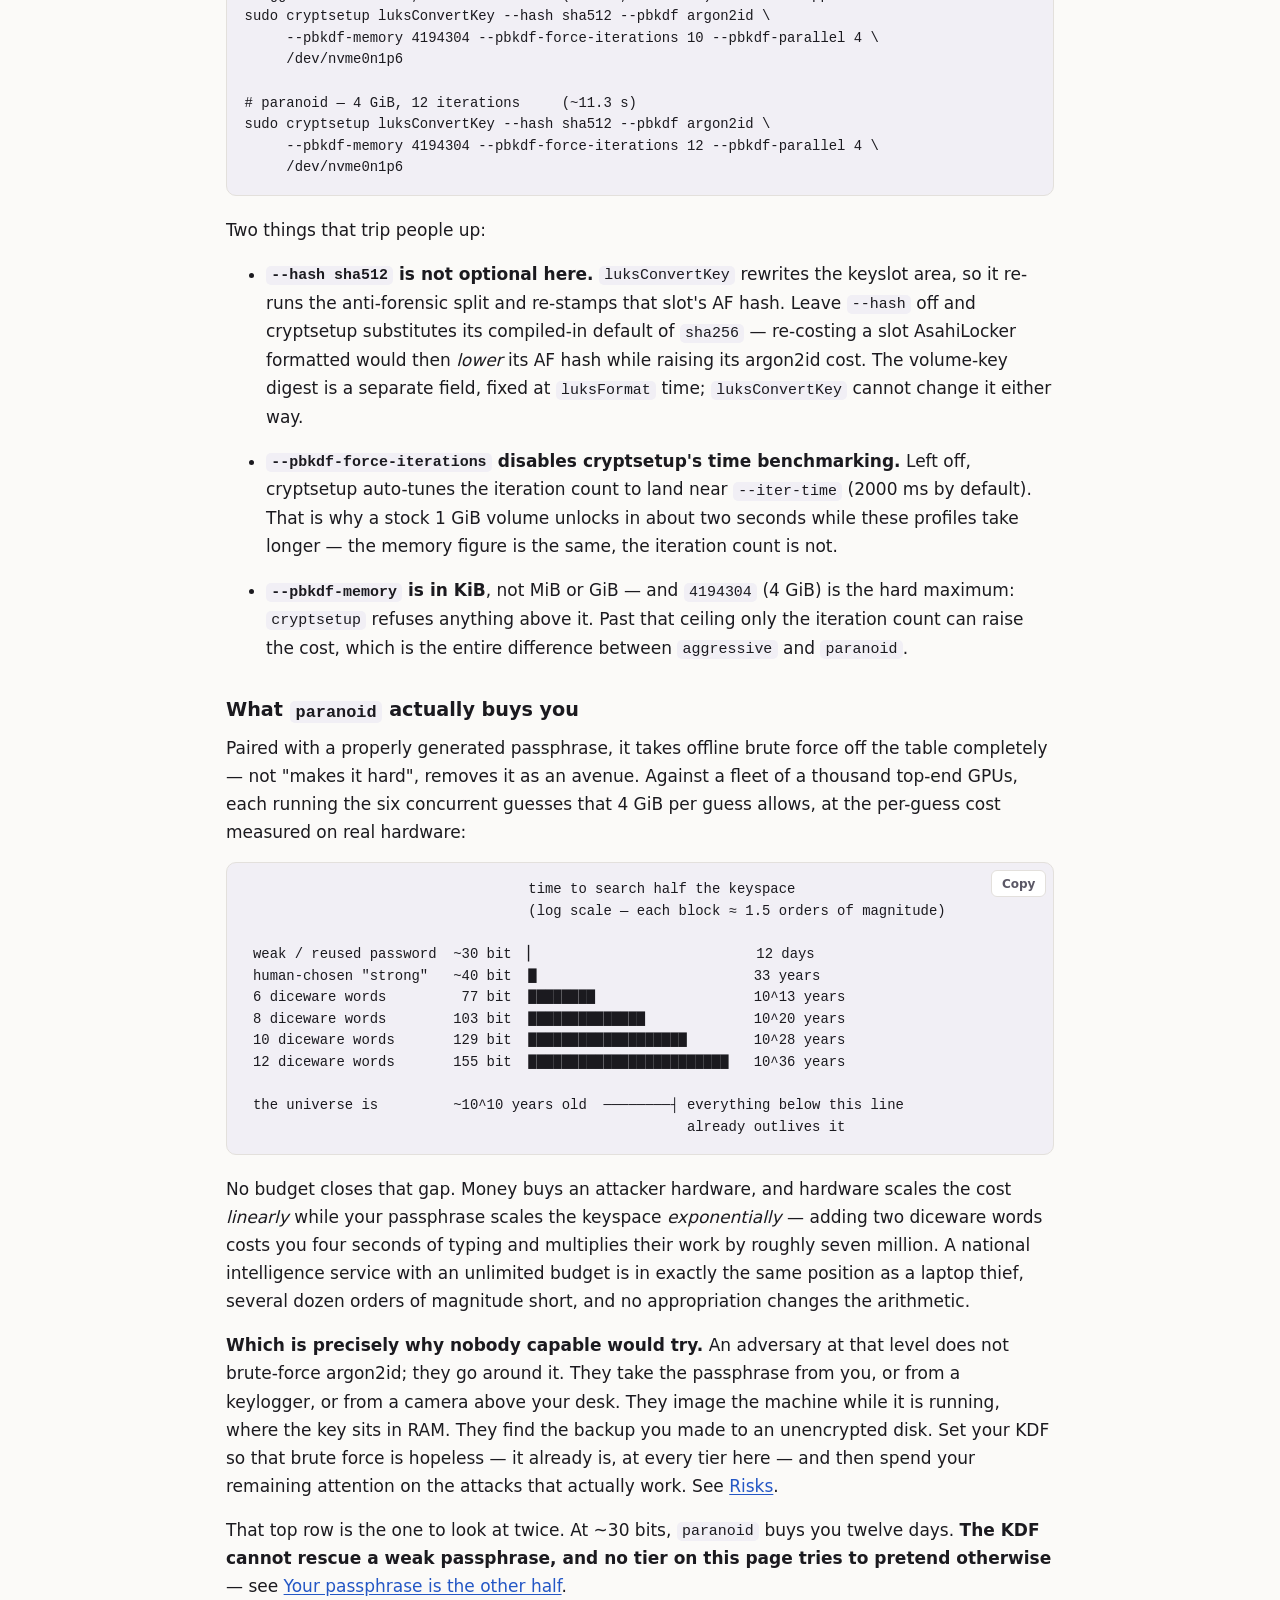
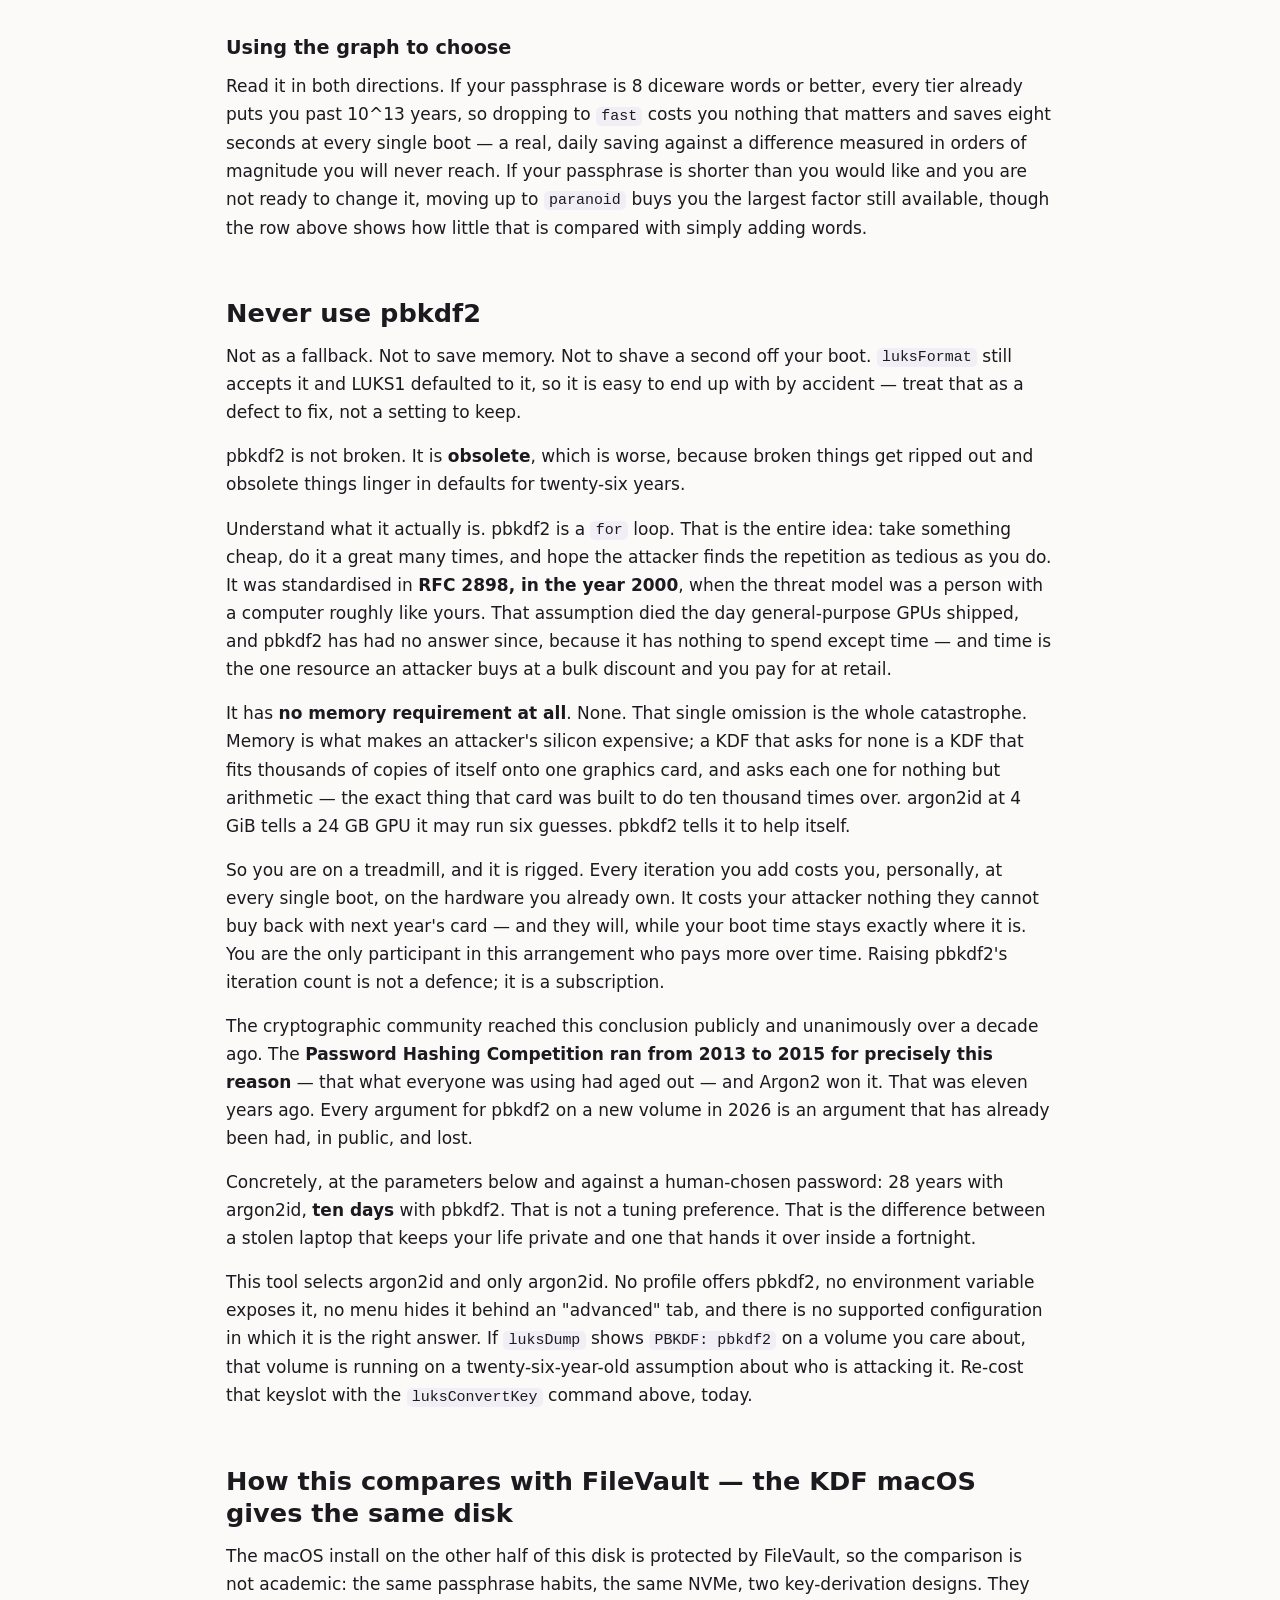
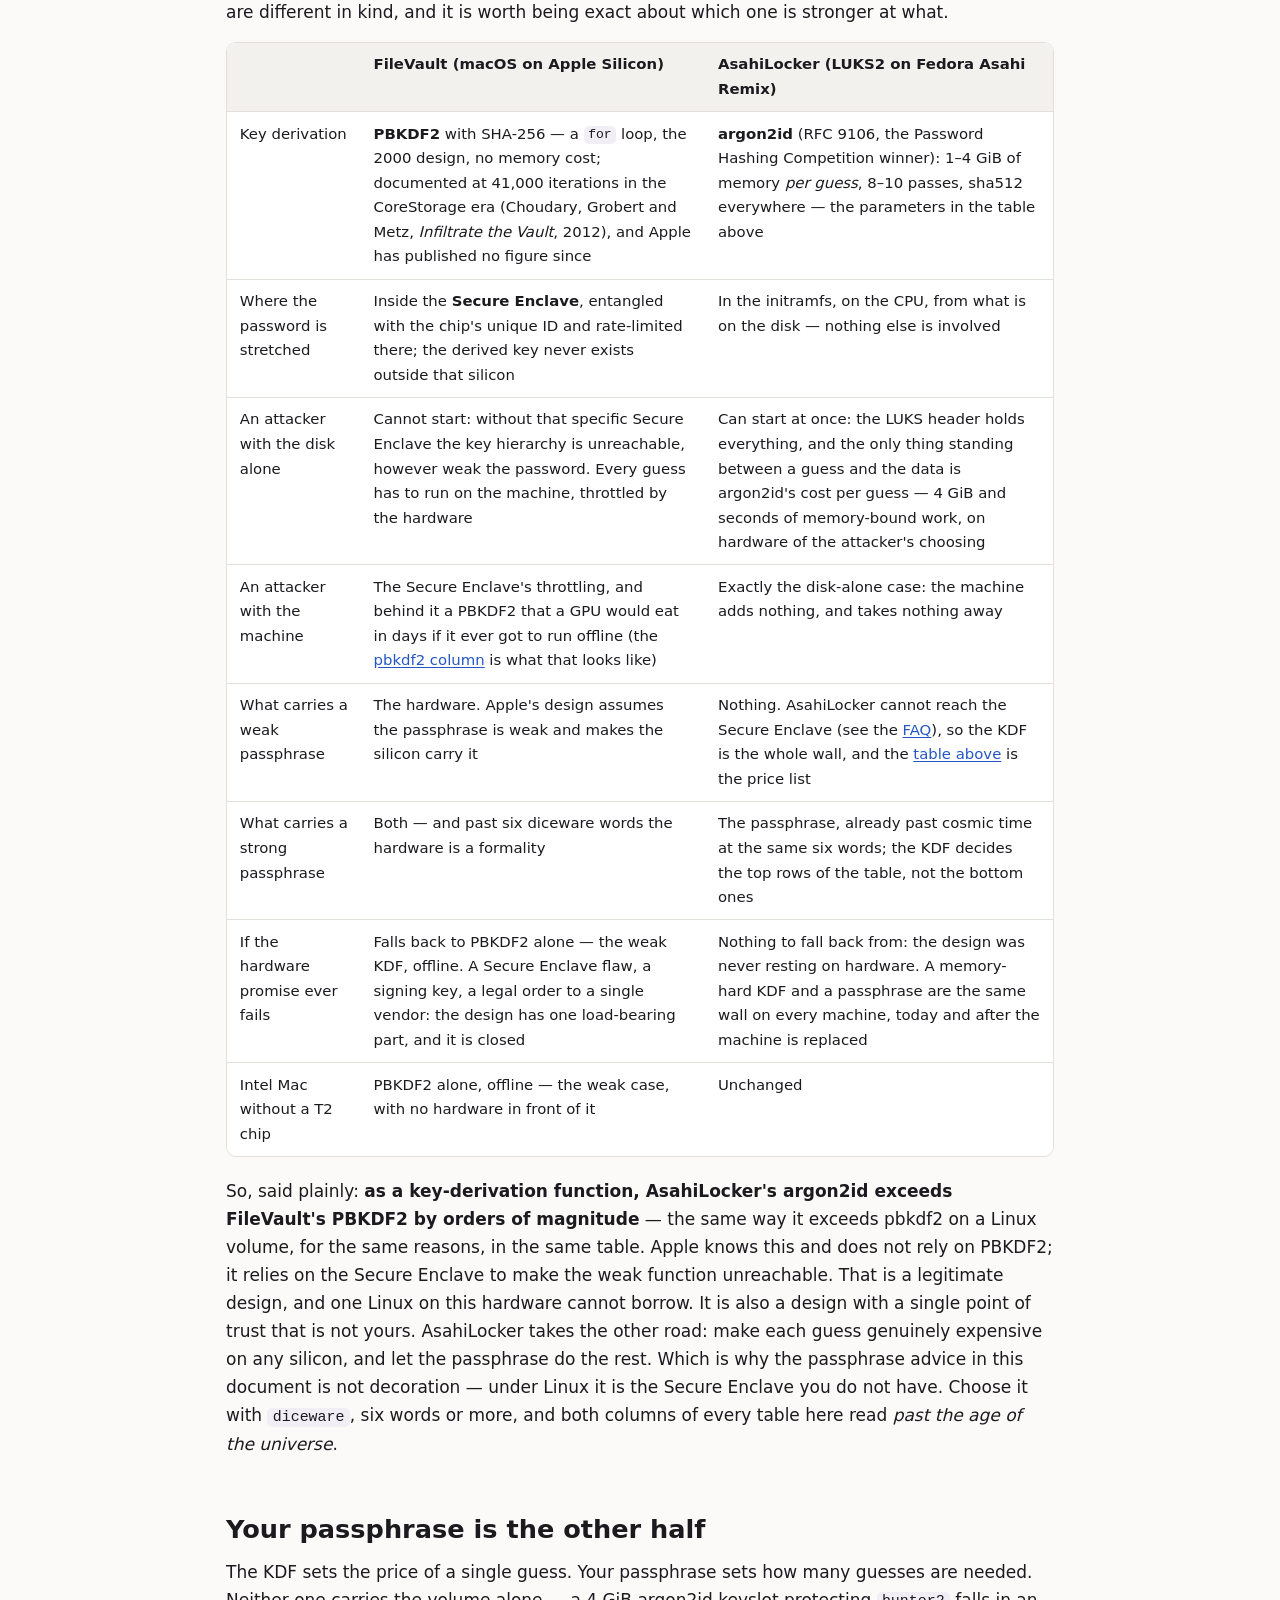
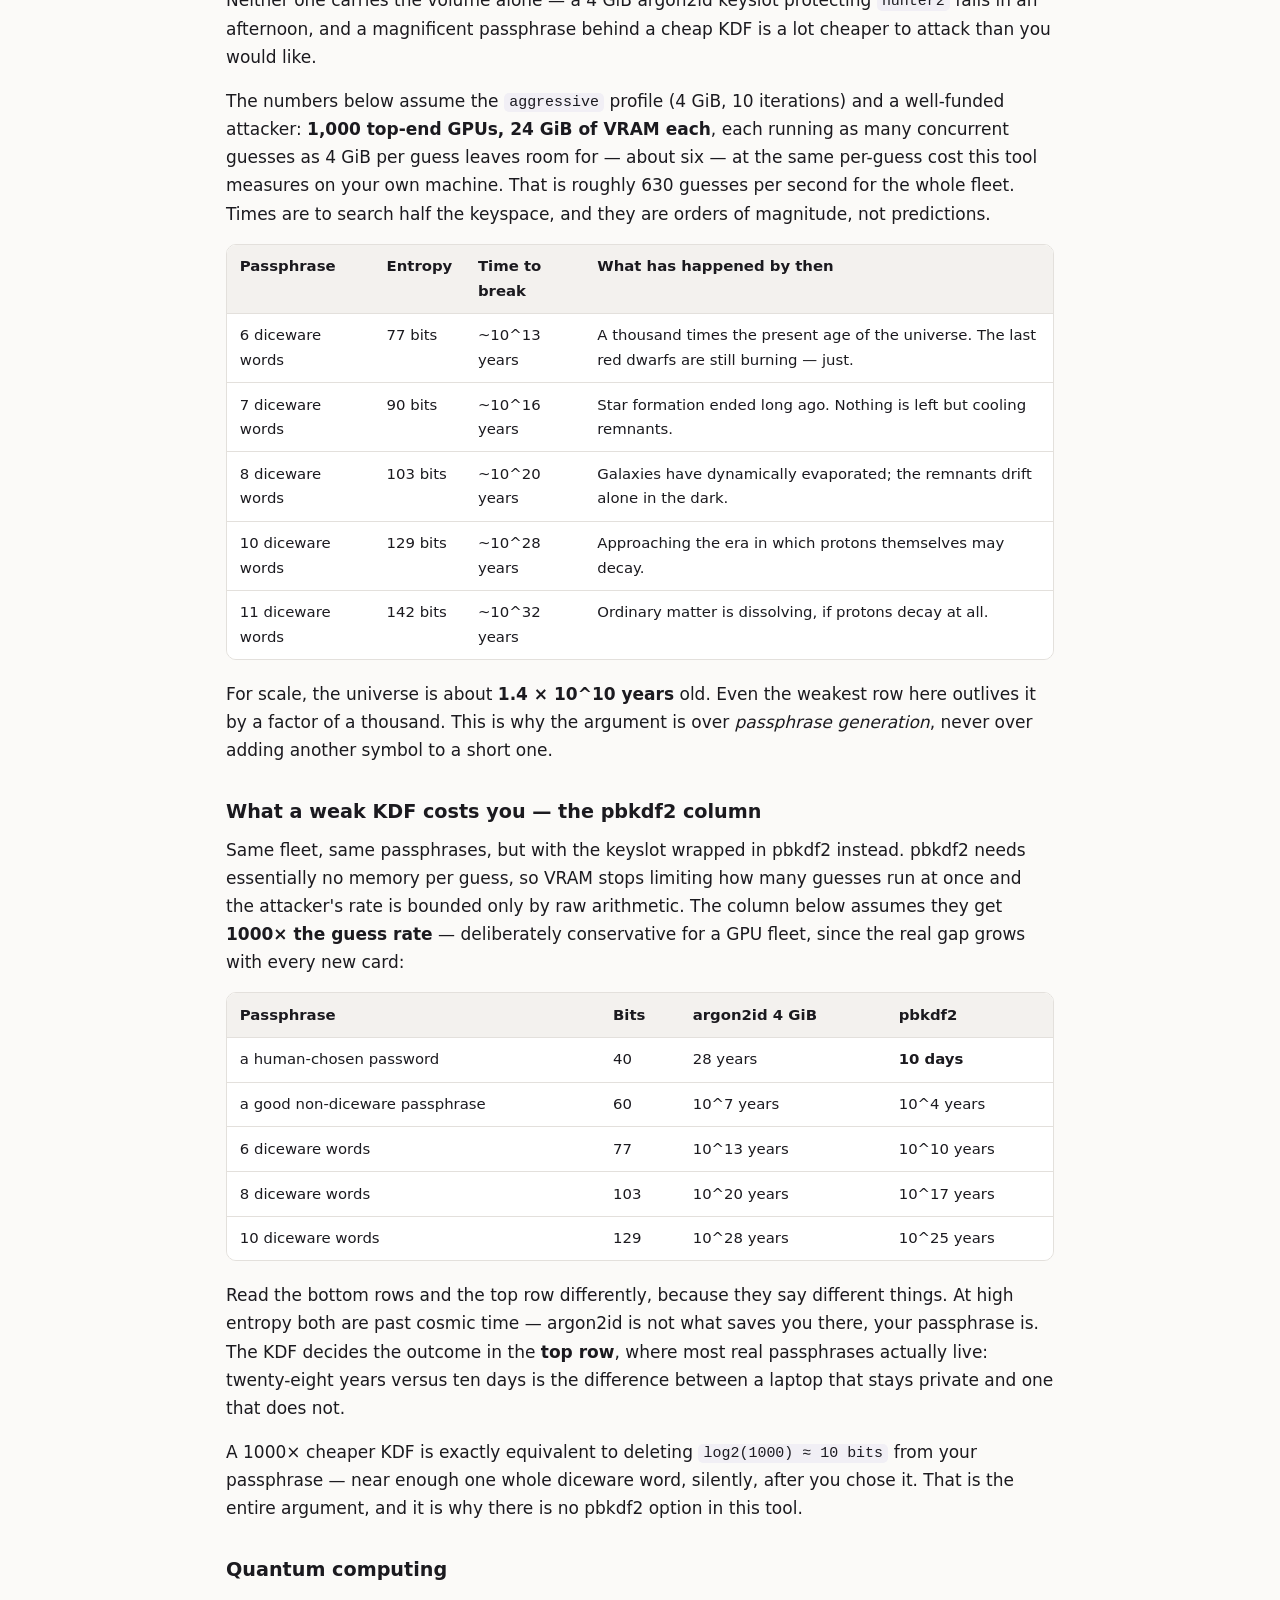
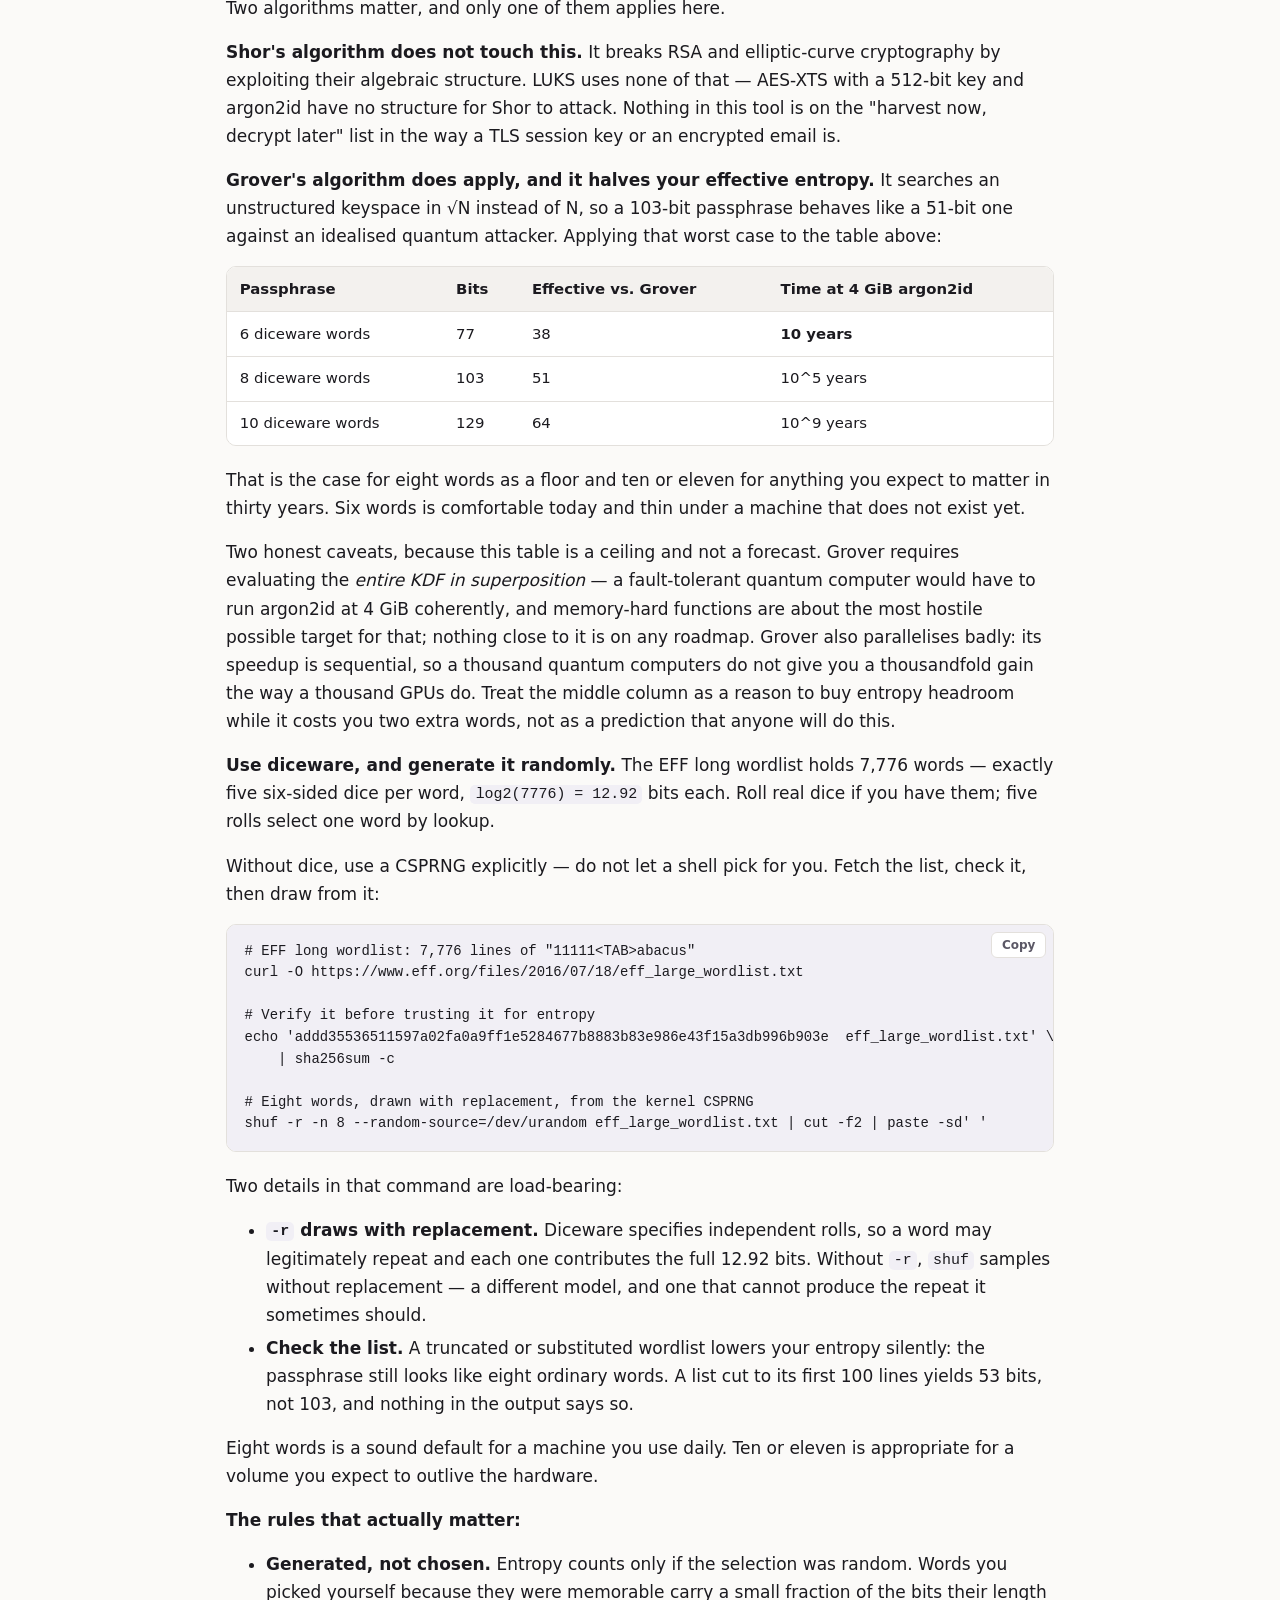
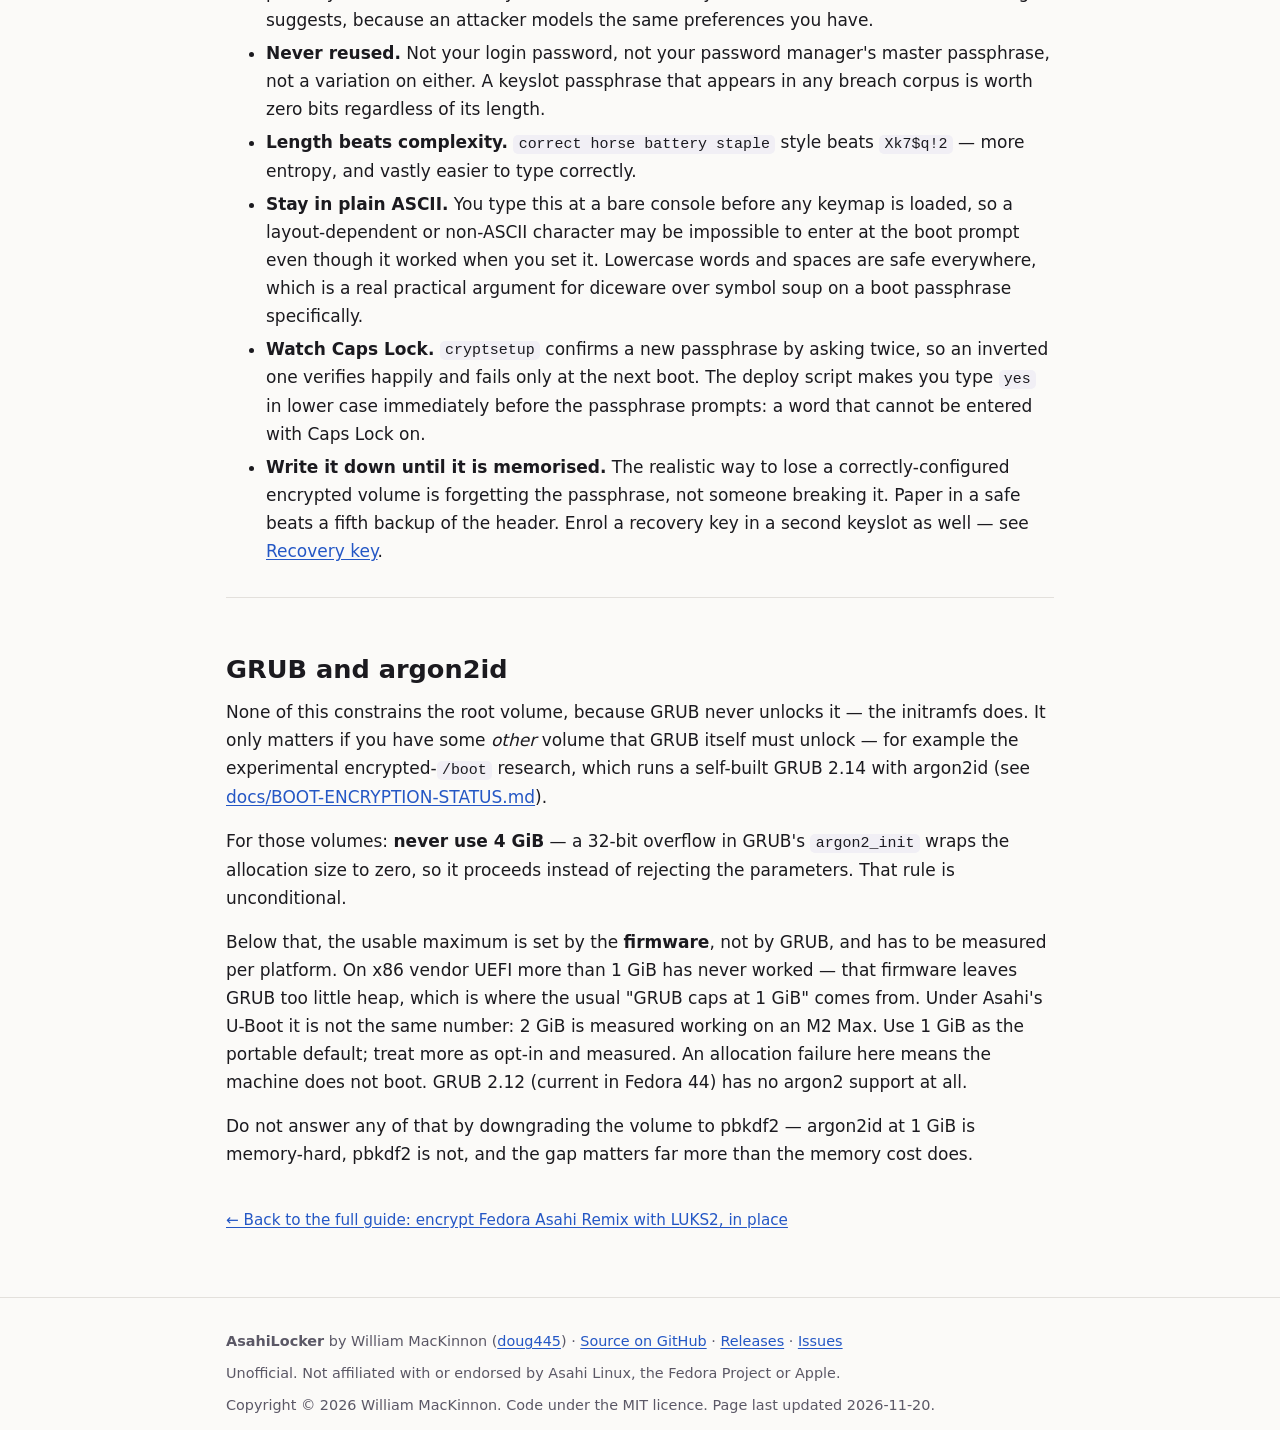
==== commit c0cba585: "Site: version 3.0.0, the evidence, every guide page rebuilt from the docs Landing page: 3.0.0; a new" ====
--- a/argon2id/index.html
+++ b/argon2id/index.html
@@ -71,6 +71,7 @@
   ]
 }
 </script>
+  <meta name="msvalidate.01" content="C3102341B9C3AC1DF6AE2EDF29577C95" />
 </head>
 <body>
 
@@ -104,7 +105,7 @@
 
 <main class="wrap doc">
 <p>Everything behind the summary in the
-<a href="../README.md#crypto-parameters--aes-256-xts-and-argon2id">README</a>: how to pick
+<a href="https://github.com/doug445/AsahiLocker/blob/main/README.md#crypto-parameters--aes-256-xts-and-argon2id">README</a>: how to pick
 an argon2id profile and why <code>aggressive</code> is the right default, how to change the
 KDF on a volume that already exists, why nothing here uses pbkdf2, what
 FileVault does with the same disk, how much your passphrase actually
@@ -289,7 +290,7 @@
 iteration count) and <code>Threads:</code>. Every keyslot carries its own parameters — a
 passphrase slot and a keyfile slot on the same volume are commonly different.</p>
 <p>There is an ncurses front-end for all of this if you would rather not hand-type
-the parameters — <a href="../bin/luks-tune.sh"><code>bin/luks-tune.sh</code></a> offers the four tiers
+the parameters — <a href="https://github.com/doug445/AsahiLocker/blob/main/bin/luks-tune.sh"><code>bin/luks-tune.sh</code></a> offers the four tiers
 below plus a custom option, shows the measured unlock time and the strength
 graph below for whatever you pick before you commit, and takes the header
 backup for you:</p>
@@ -354,7 +355,7 @@
 the table completely — not "makes it hard", removes it as an avenue. Against a
 fleet of a thousand top-end GPUs, each running the six concurrent guesses that
 4 GiB per guess allows, at the per-guess cost measured on real hardware:</p>
-<pre><code>                                  time to search half the keyspace
+<div class="codeblock"><pre><code>                                  time to search half the keyspace
                                   (log scale — each block ≈ 1.5 orders of magnitude)
 
  weak / reused password  ~30 bit  ▏                          12 days
@@ -366,7 +367,7 @@
 
  the universe is         ~10^10 years old  ────────┤ everything below this line
                                                      already outlives it
-</code></pre>
+</code></pre></div>
 <p>No budget closes that gap. Money buys an attacker hardware, and hardware scales
 the cost <em>linearly</em> while your passphrase scales the keyspace <em>exponentially</em> —
 adding two diceware words costs you four seconds of typing and multiplies their
@@ -379,7 +380,7 @@
 machine while it is running, where the key sits in RAM. They find the backup you
 made to an unencrypted disk. Set your KDF so that brute force is hopeless — it
 already is, at every tier here — and then spend your remaining attention on the
-attacks that actually work. See <a href="../README.md#risks--read-this">Risks</a>.</p>
+attacks that actually work. See <a href="https://github.com/doug445/AsahiLocker/blob/main/README.md#risks--read-this">Risks</a>.</p>
 <p>That top row is the one to look at twice. At ~30 bits, <code>paranoid</code> buys you
 twelve days. <strong>The KDF cannot rescue a weak passphrase, and no tier on this page
 tries to pretend otherwise</strong> — see
@@ -718,14 +719,14 @@
 <li>
 <strong>Watch Caps Lock.</strong> <code>cryptsetup</code> confirms a new passphrase by asking twice,
 so an inverted one verifies happily and fails only at the next boot. The
-deploy script warns when the kernel reports Caps Lock on at the confirmation
-gate.</li>
+deploy script makes you type <code>yes</code> in lower case immediately before the
+passphrase prompts: a word that cannot be entered with Caps Lock on.</li>
 <li>
 <strong>Write it down until it is memorised.</strong> The realistic way to lose a
 correctly-configured encrypted volume is forgetting the passphrase, not
 someone breaking it. Paper in a safe beats a fifth backup of the header.
 Enrol a recovery key in a second keyslot as well — see
-<a href="../README.md#recovery-key">Recovery key</a>.</li>
+<a href="https://github.com/doug445/AsahiLocker/blob/main/README.md#recovery-key">Recovery key</a>.</li>
 </ul>
 <hr>
 <h2 id="grub-and-argon2id">GRUB and argon2id</h2>
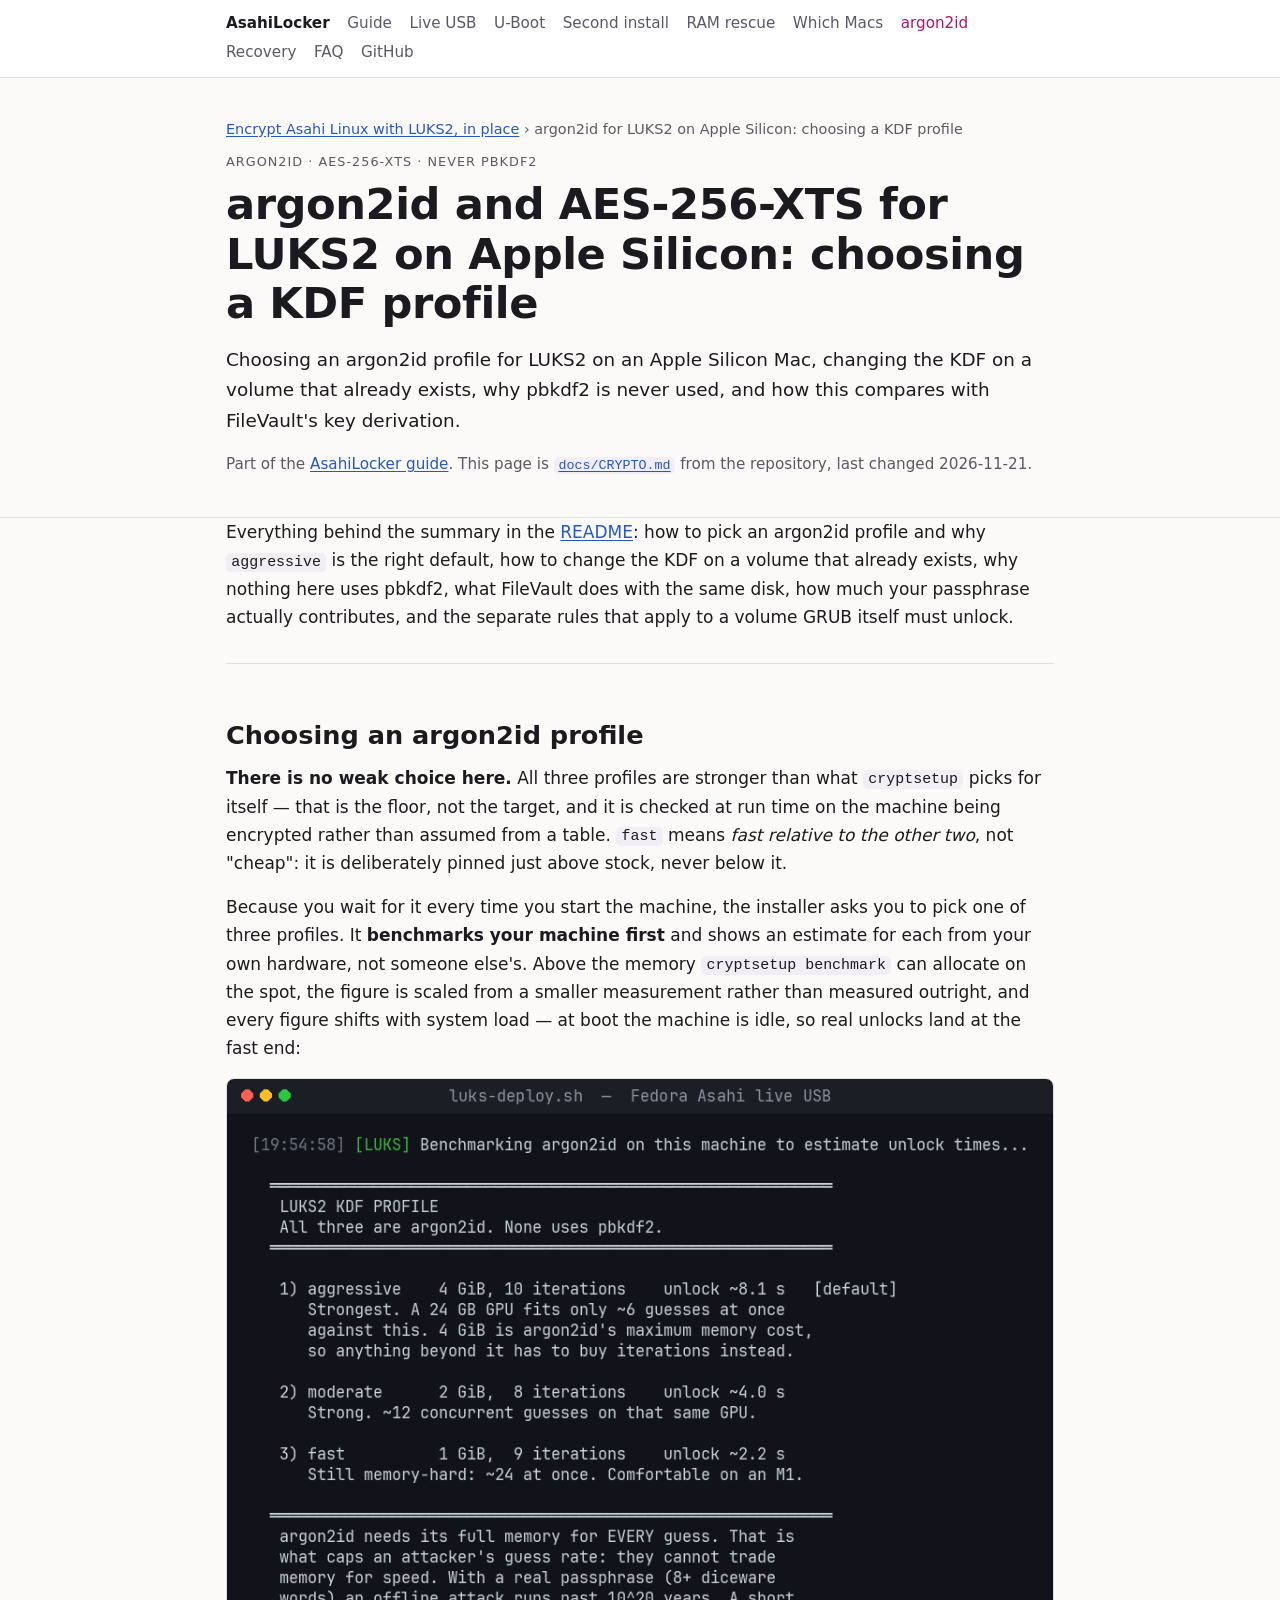
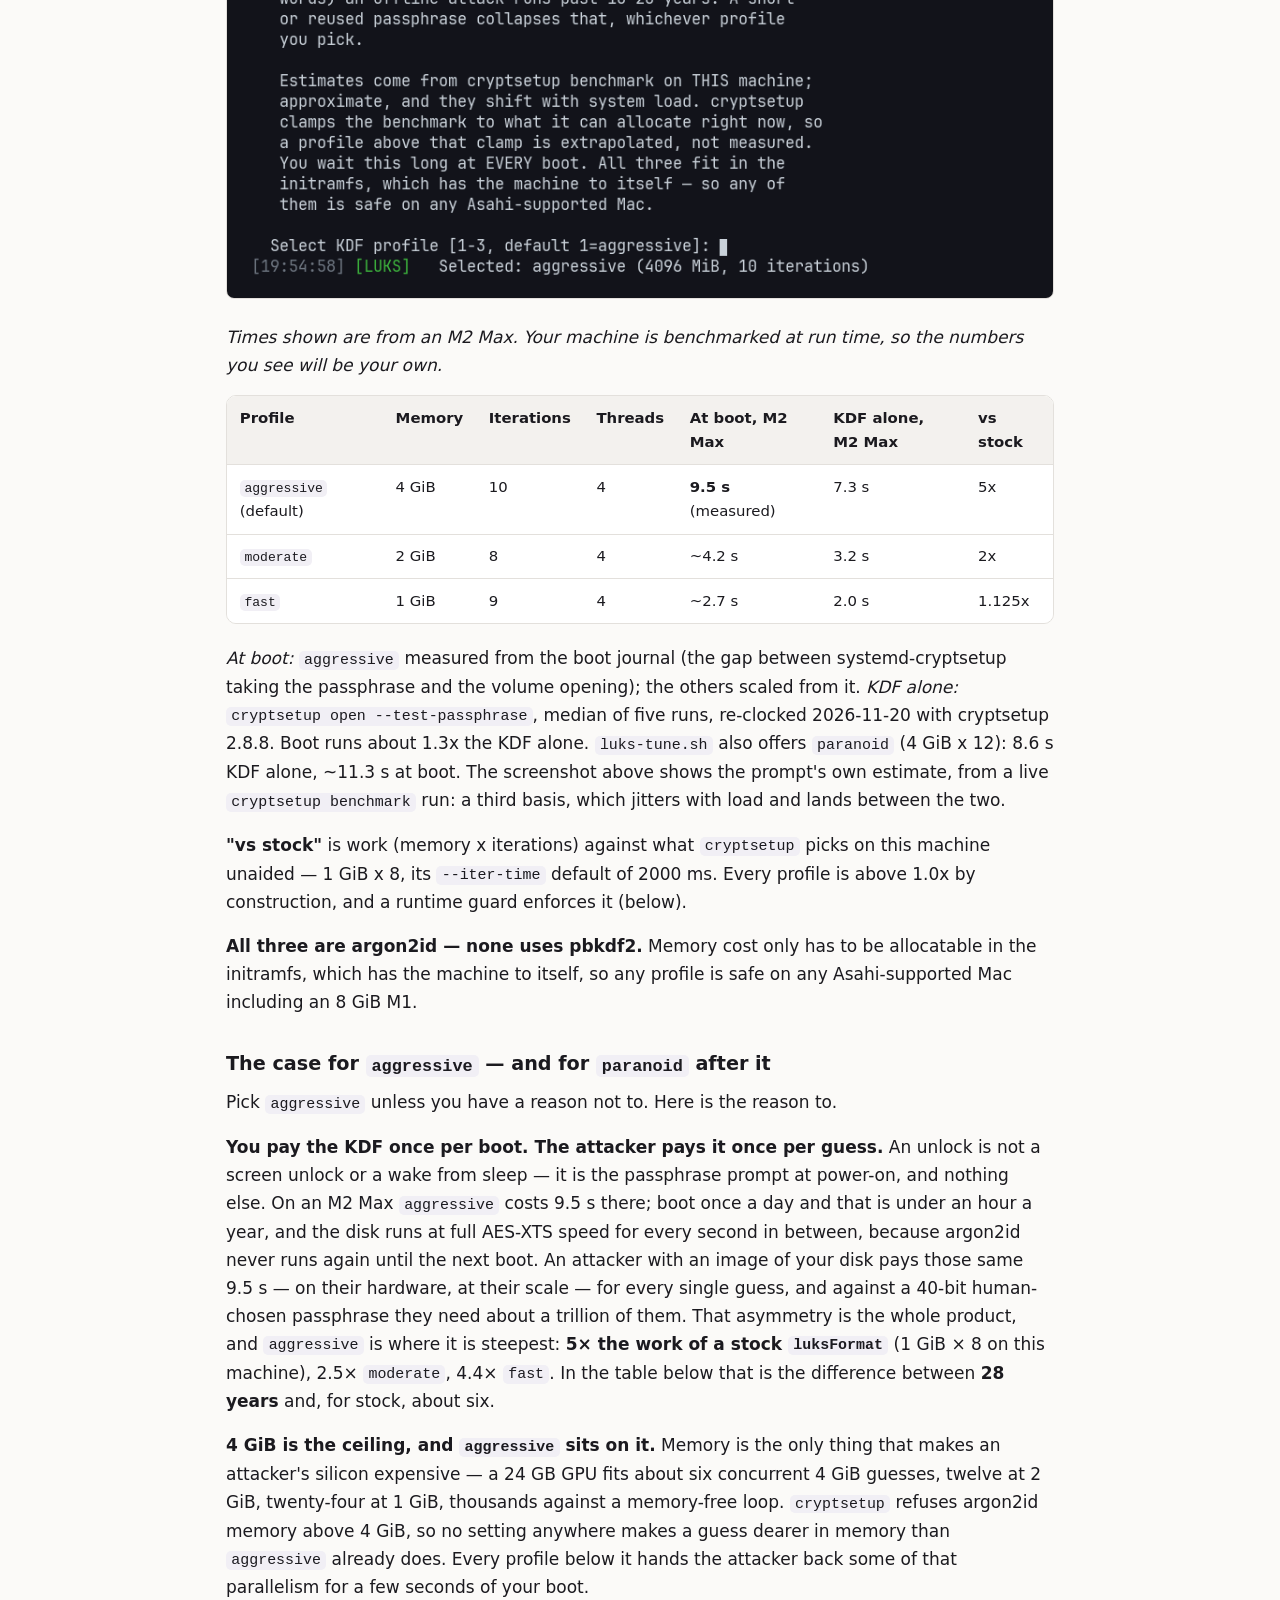
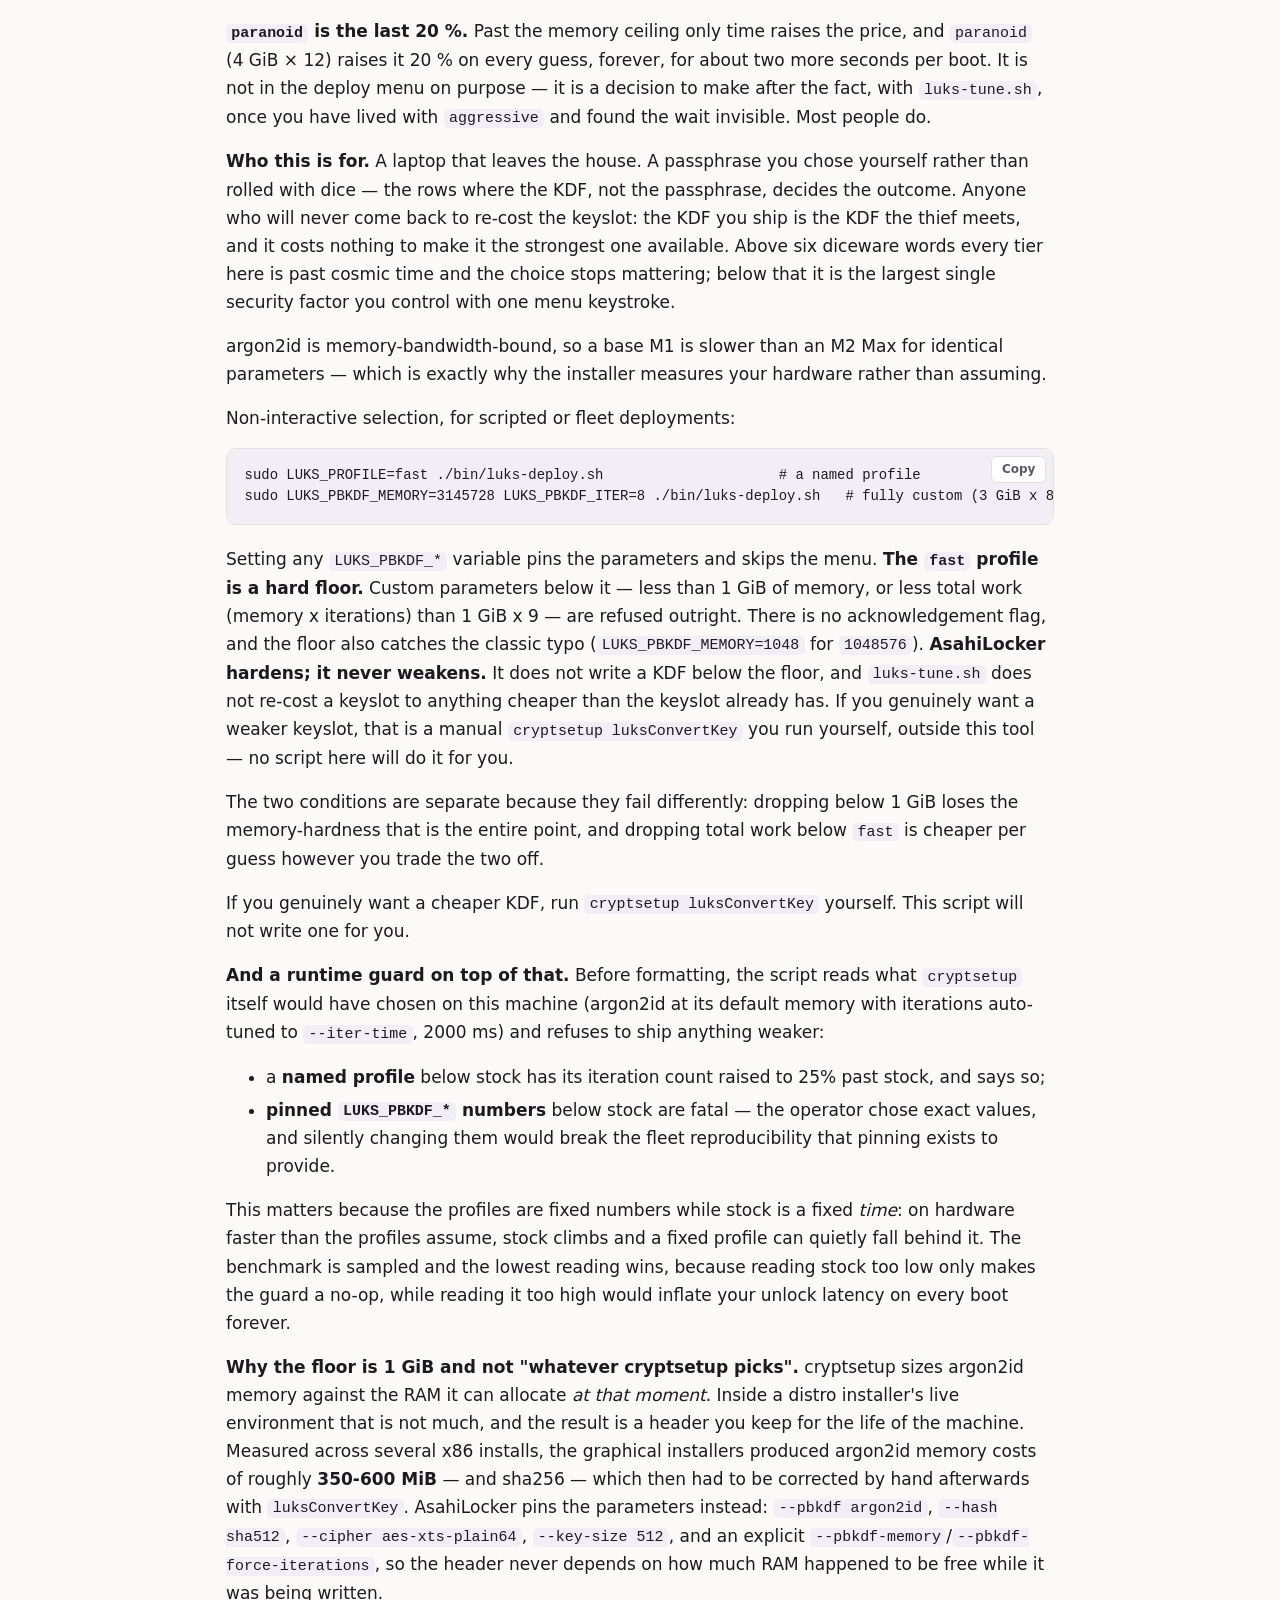
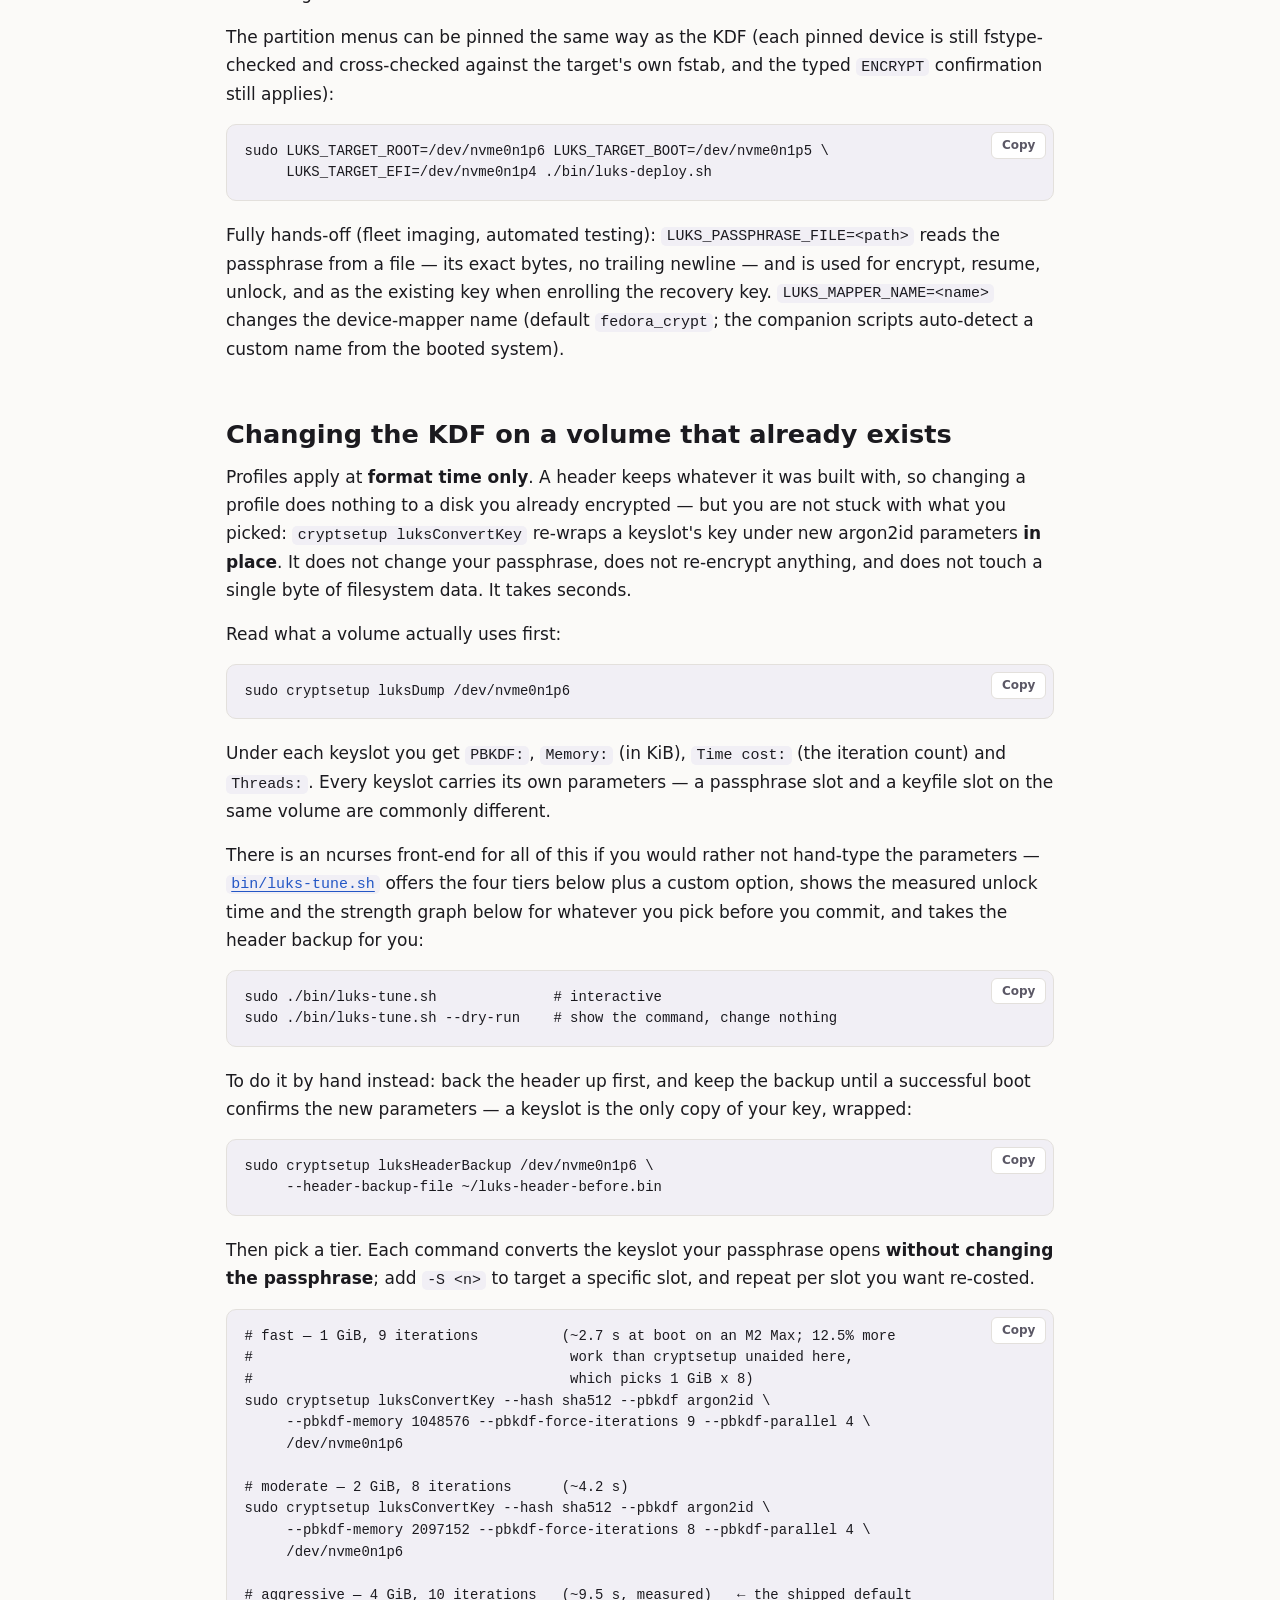
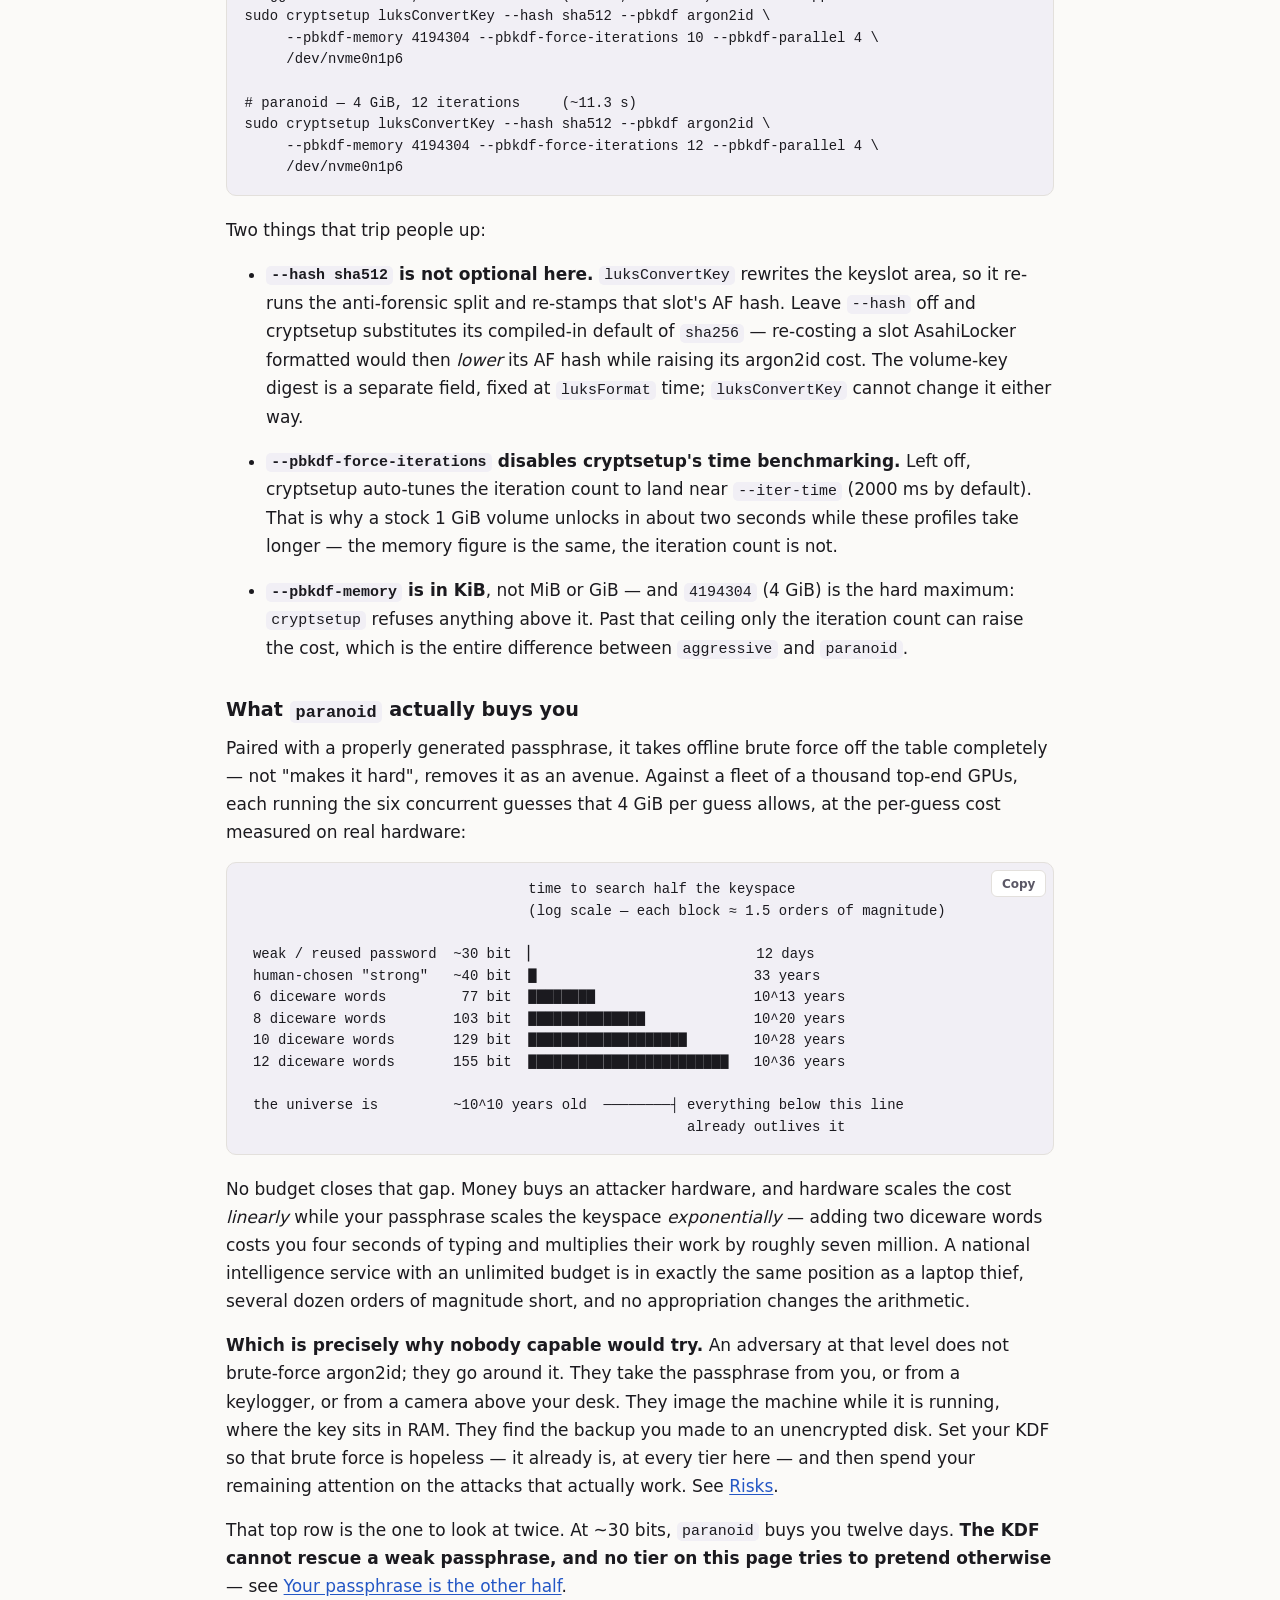
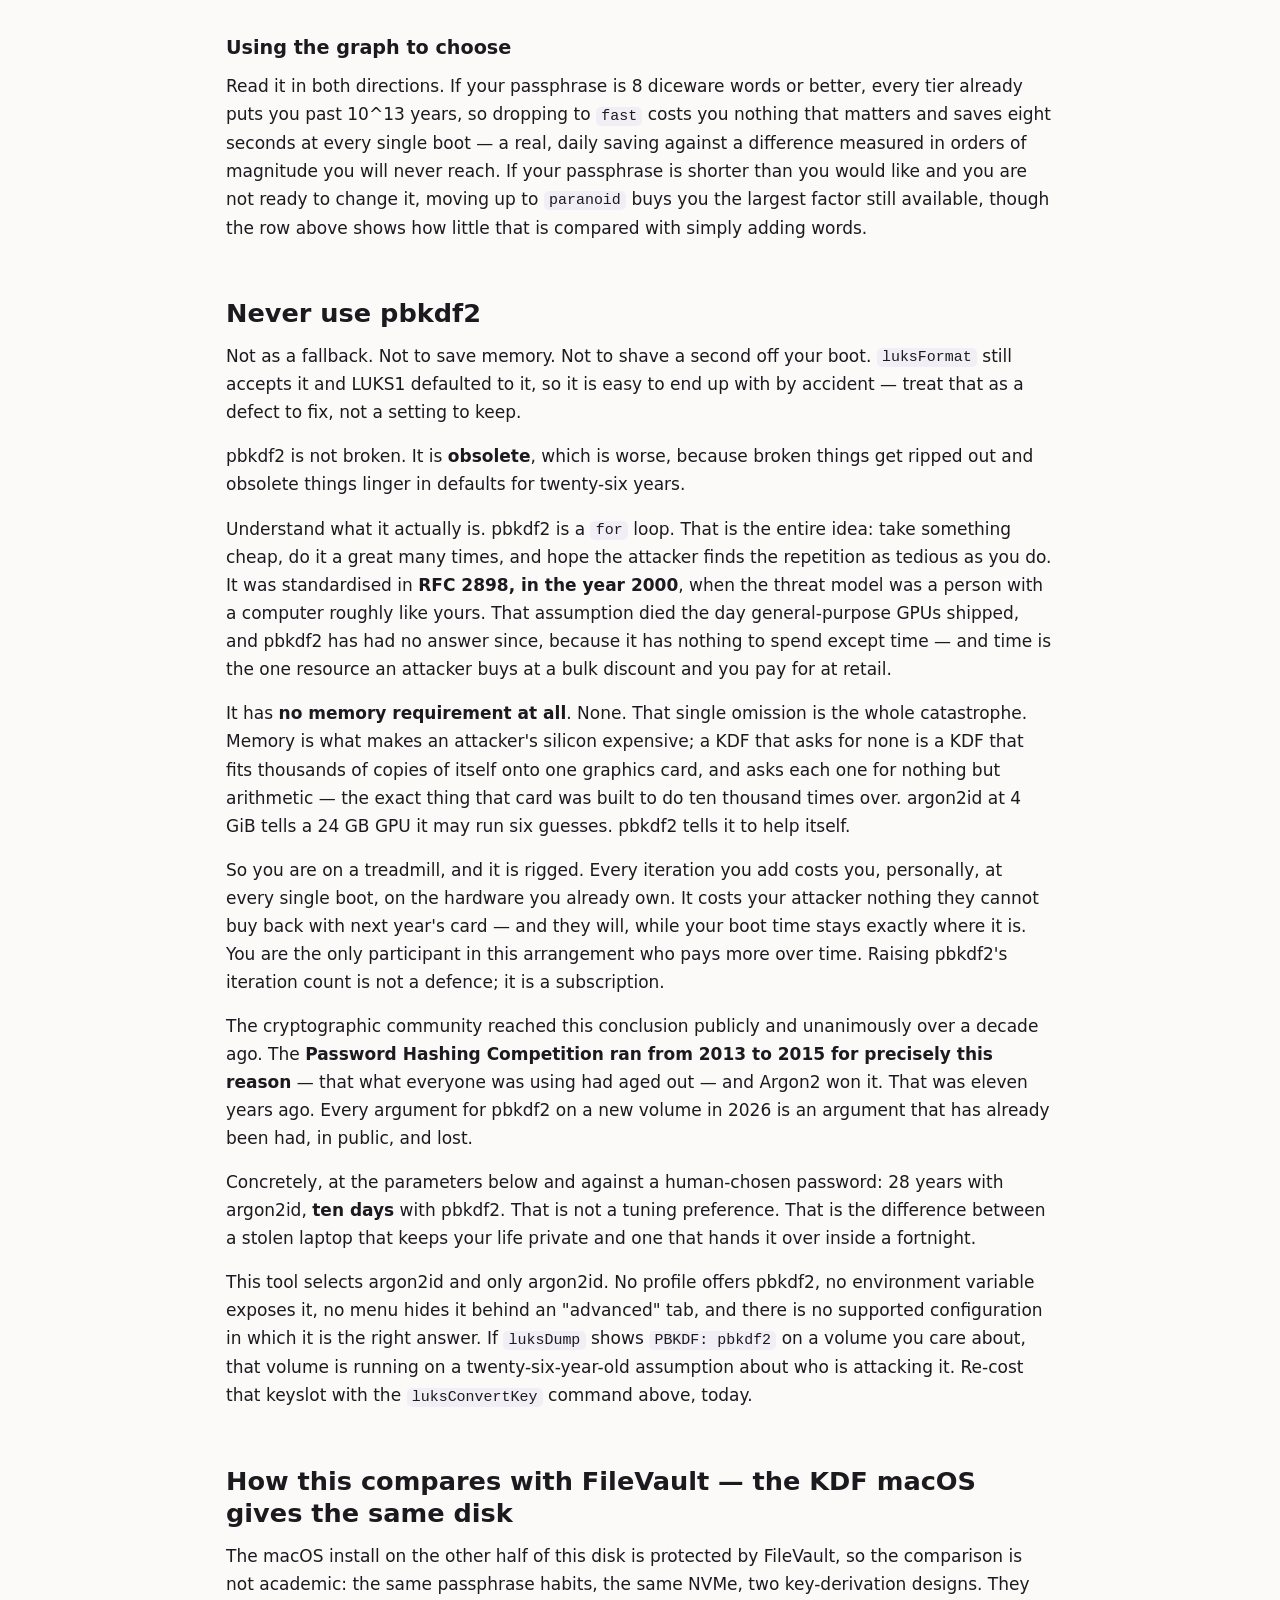
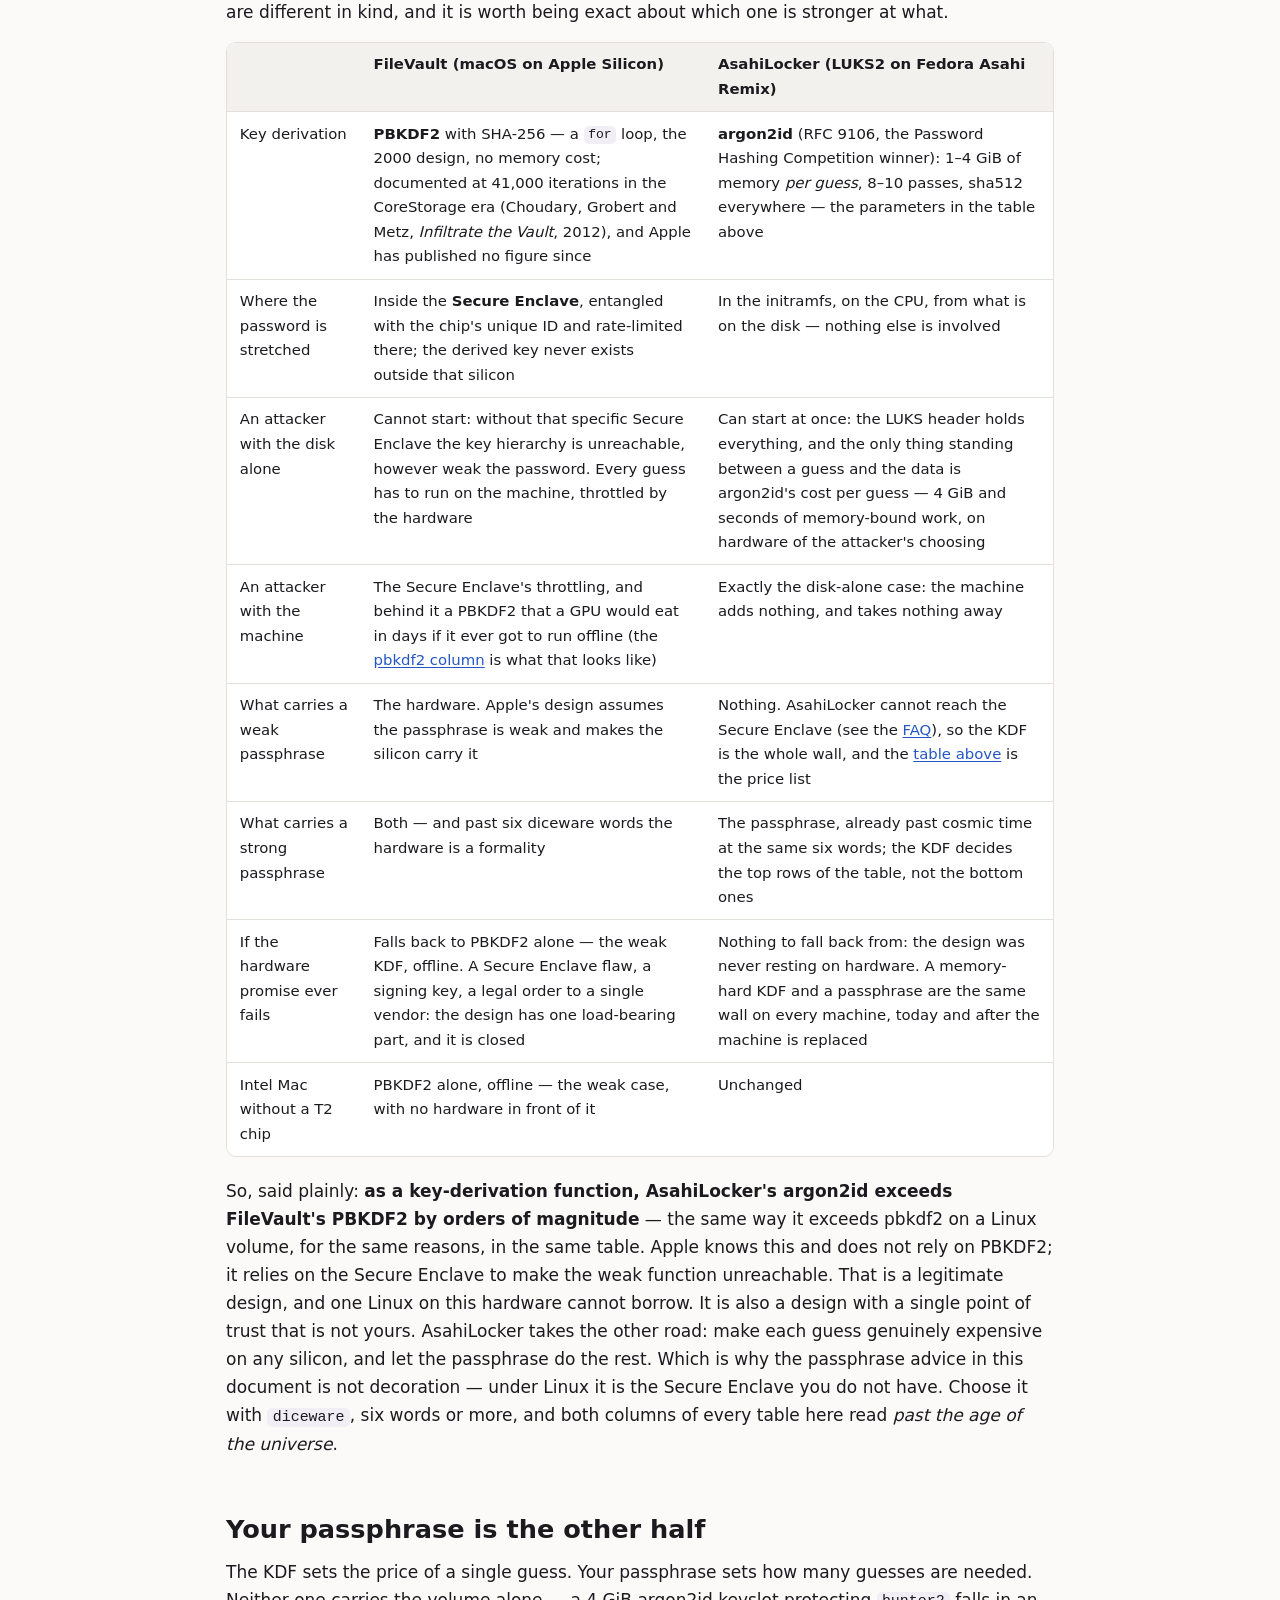
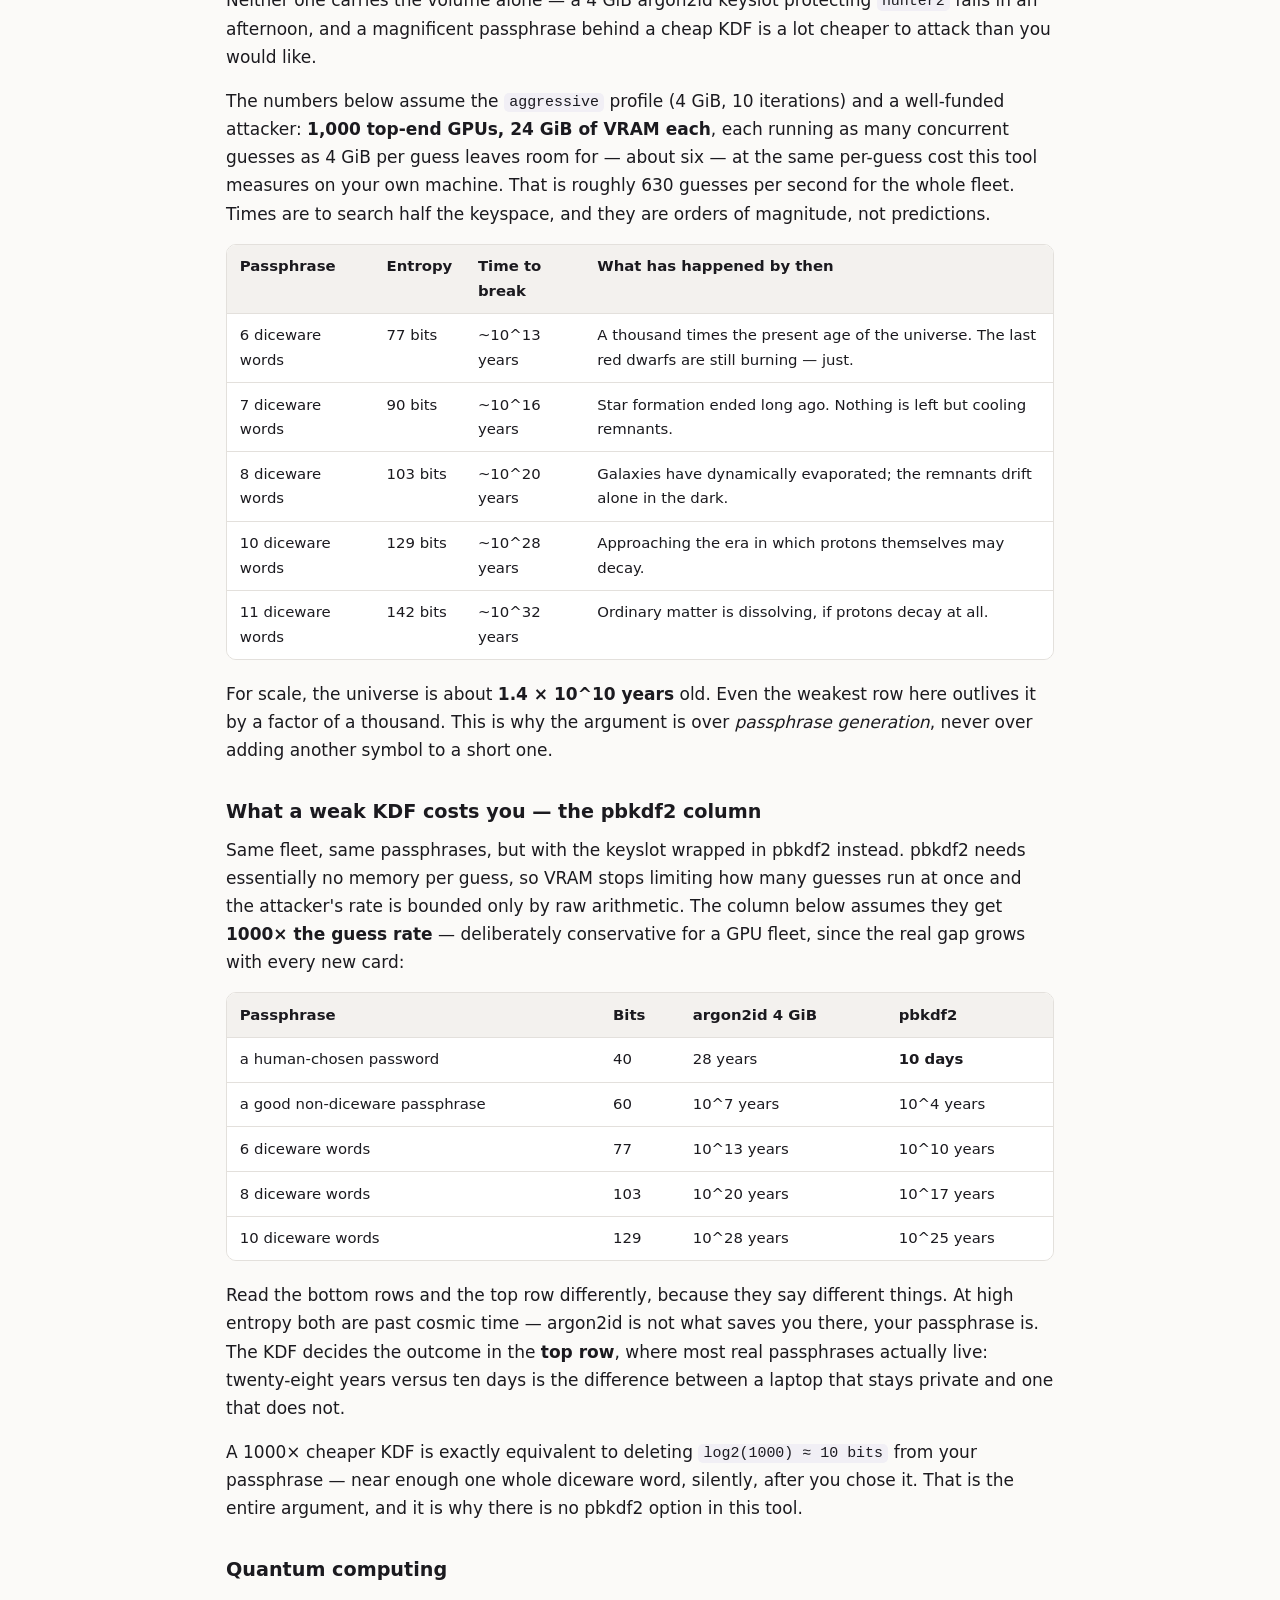
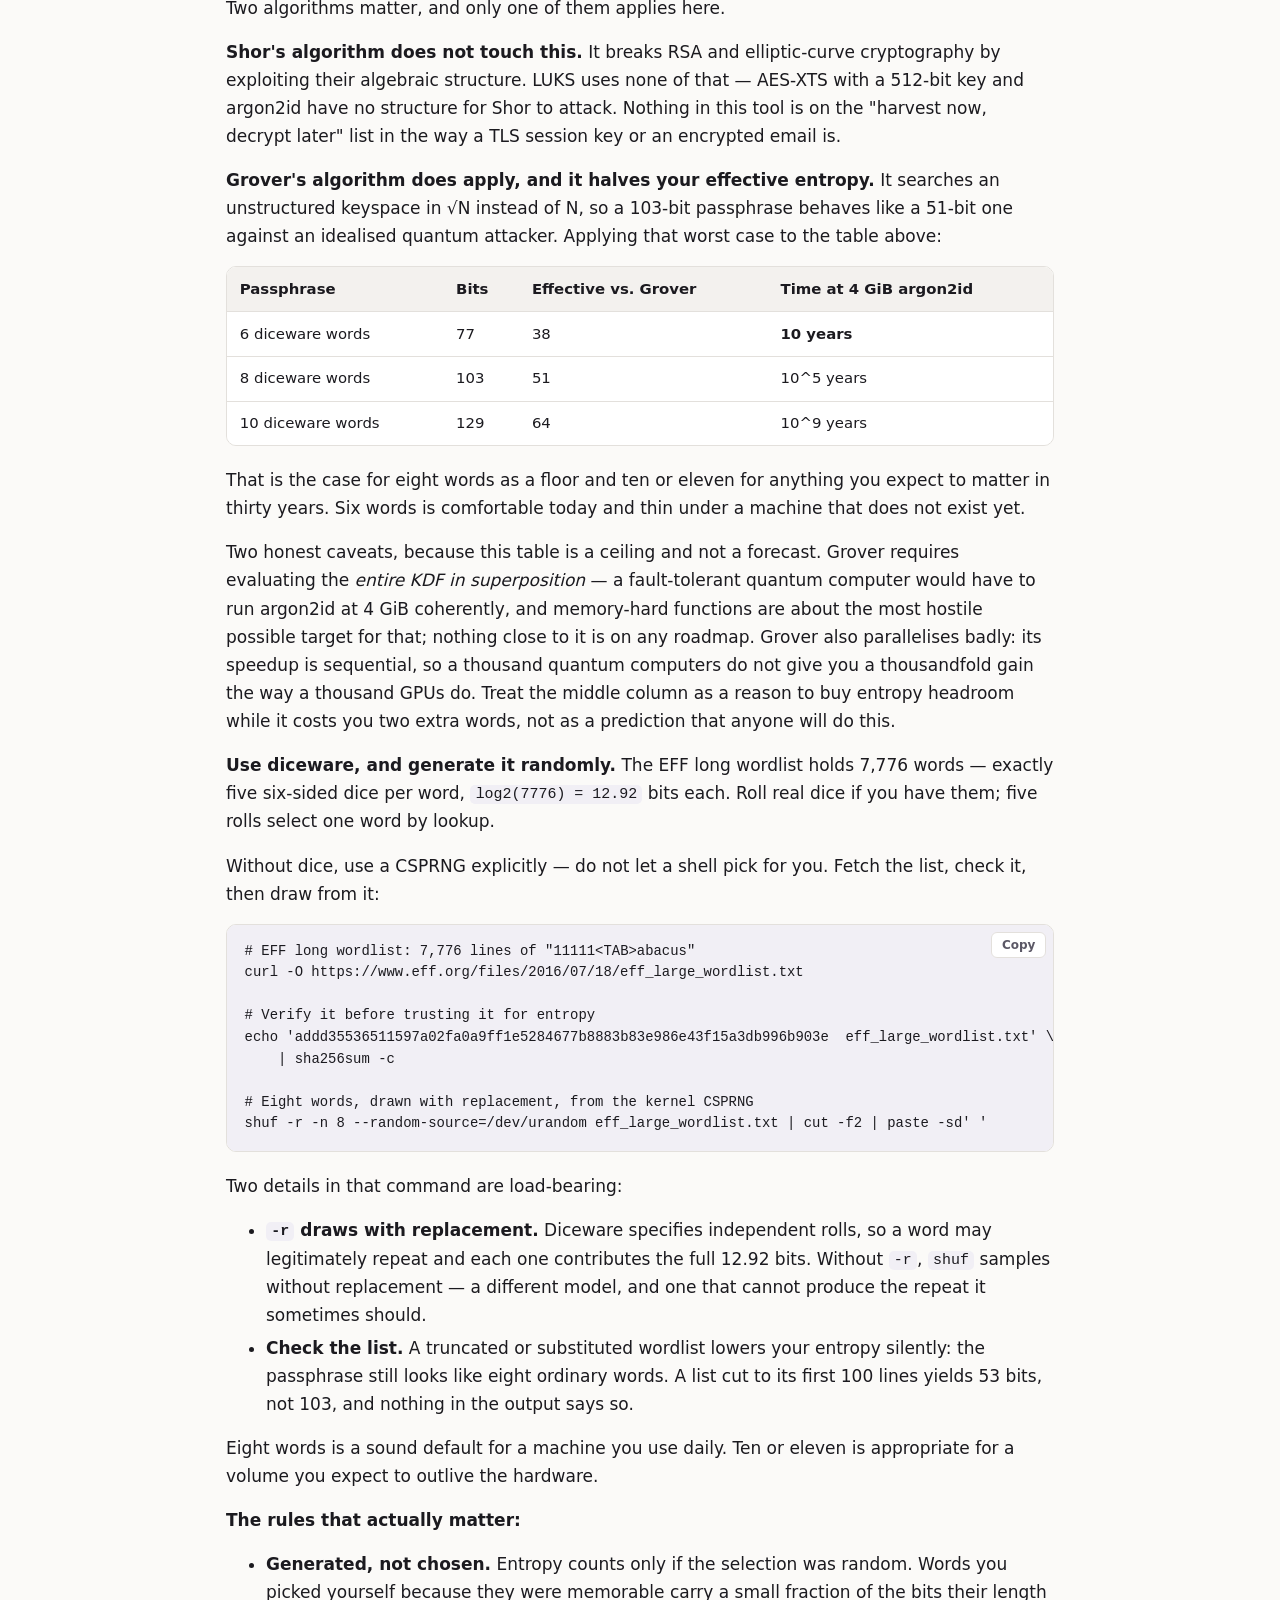
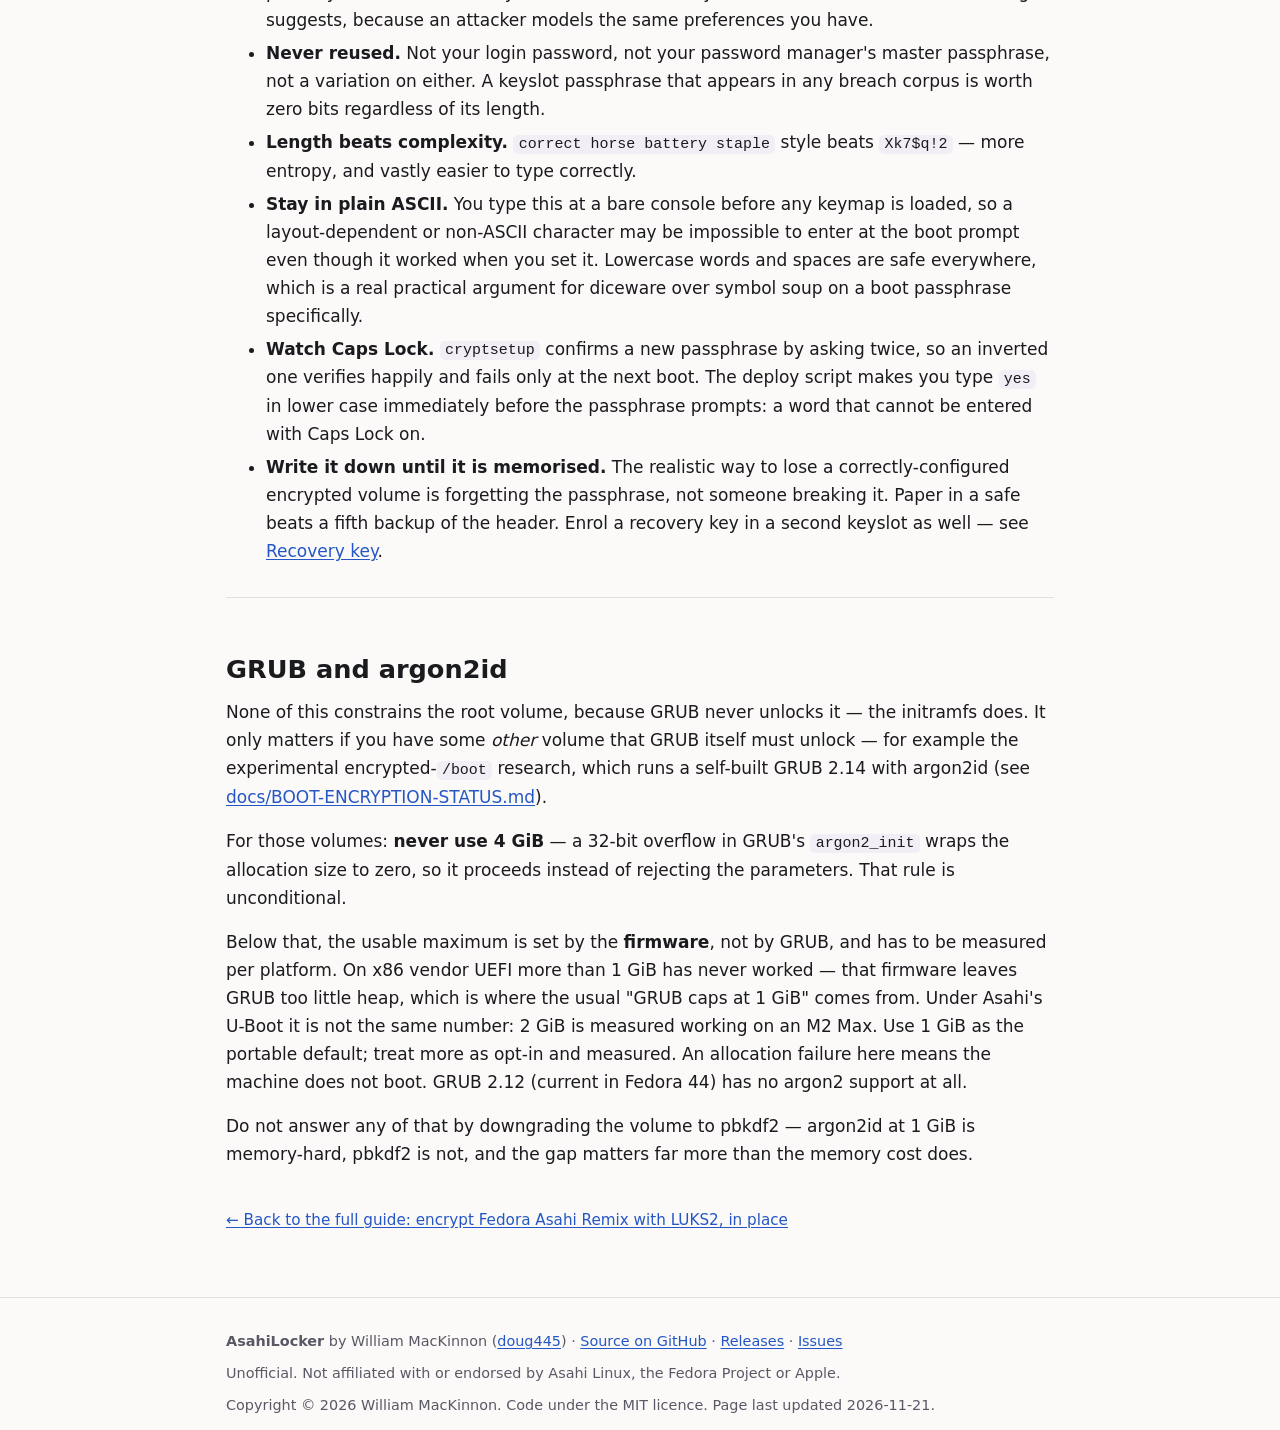
==== commit ae5bd601: "Site: version 3.1.0, guide pages rebuilt from the docs RAM rescue, recovery and which-macs (tested s" ====
--- a/argon2id/index.html
+++ b/argon2id/index.html
@@ -20,7 +20,7 @@
 <meta property="og:image:width" content="1280">
 <meta property="og:image:height" content="720">
 <meta property="article:published_time" content="2026-10-24">
-<meta property="article:modified_time" content="2026-11-20">
+<meta property="article:modified_time" content="2026-11-21">
 <meta name="twitter:card" content="summary_large_image">
 <script type="application/ld+json">
 {
@@ -32,7 +32,7 @@
       "headline": "argon2id and AES-256-XTS for LUKS2 on Apple Silicon: choosing a KDF profile",
       "description": "Choosing an argon2id profile for LUKS2 on an Apple Silicon Mac, changing the KDF on a volume that already exists, why pbkdf2 is never used, and how this compares with FileVault's key derivation.",
       "datePublished": "2026-10-24",
-      "dateModified": "2026-11-20",
+      "dateModified": "2026-11-21",
       "image": "https://doug445.github.io/AsahiLocker/asahilocker-logo.jpg",
       "inLanguage": "en",
       "author": {
@@ -99,7 +99,7 @@
     <p class="lede">Choosing an argon2id profile for LUKS2 on an Apple Silicon Mac, changing the KDF on a volume that already exists, why pbkdf2 is never used, and how this compares with FileVault&#x27;s key derivation.</p>
     <p class="meta">Part of the <a href="../">AsahiLocker guide</a>. This page is
       <a href="https://github.com/doug445/AsahiLocker/blob/main/docs/CRYPTO.md"><code>docs/CRYPTO.md</code></a> from the repository,
-      last changed 2026-11-20.</p>
+      last changed 2026-11-21.</p>
   </div>
 </header>
 
@@ -761,7 +761,7 @@
       <a href="https://github.com/doug445/AsahiLocker/releases">Releases</a> ·
       <a href="https://github.com/doug445/AsahiLocker/issues">Issues</a></p>
     <p>Unofficial. Not affiliated with or endorsed by Asahi Linux, the Fedora Project or Apple.</p>
-    <p>Copyright © 2026 William MacKinnon. Code under the MIT licence. Page last updated 2026-11-20.</p>
+    <p>Copyright © 2026 William MacKinnon. Code under the MIT licence. Page last updated 2026-11-21.</p>
   </div>
 </footer>
 
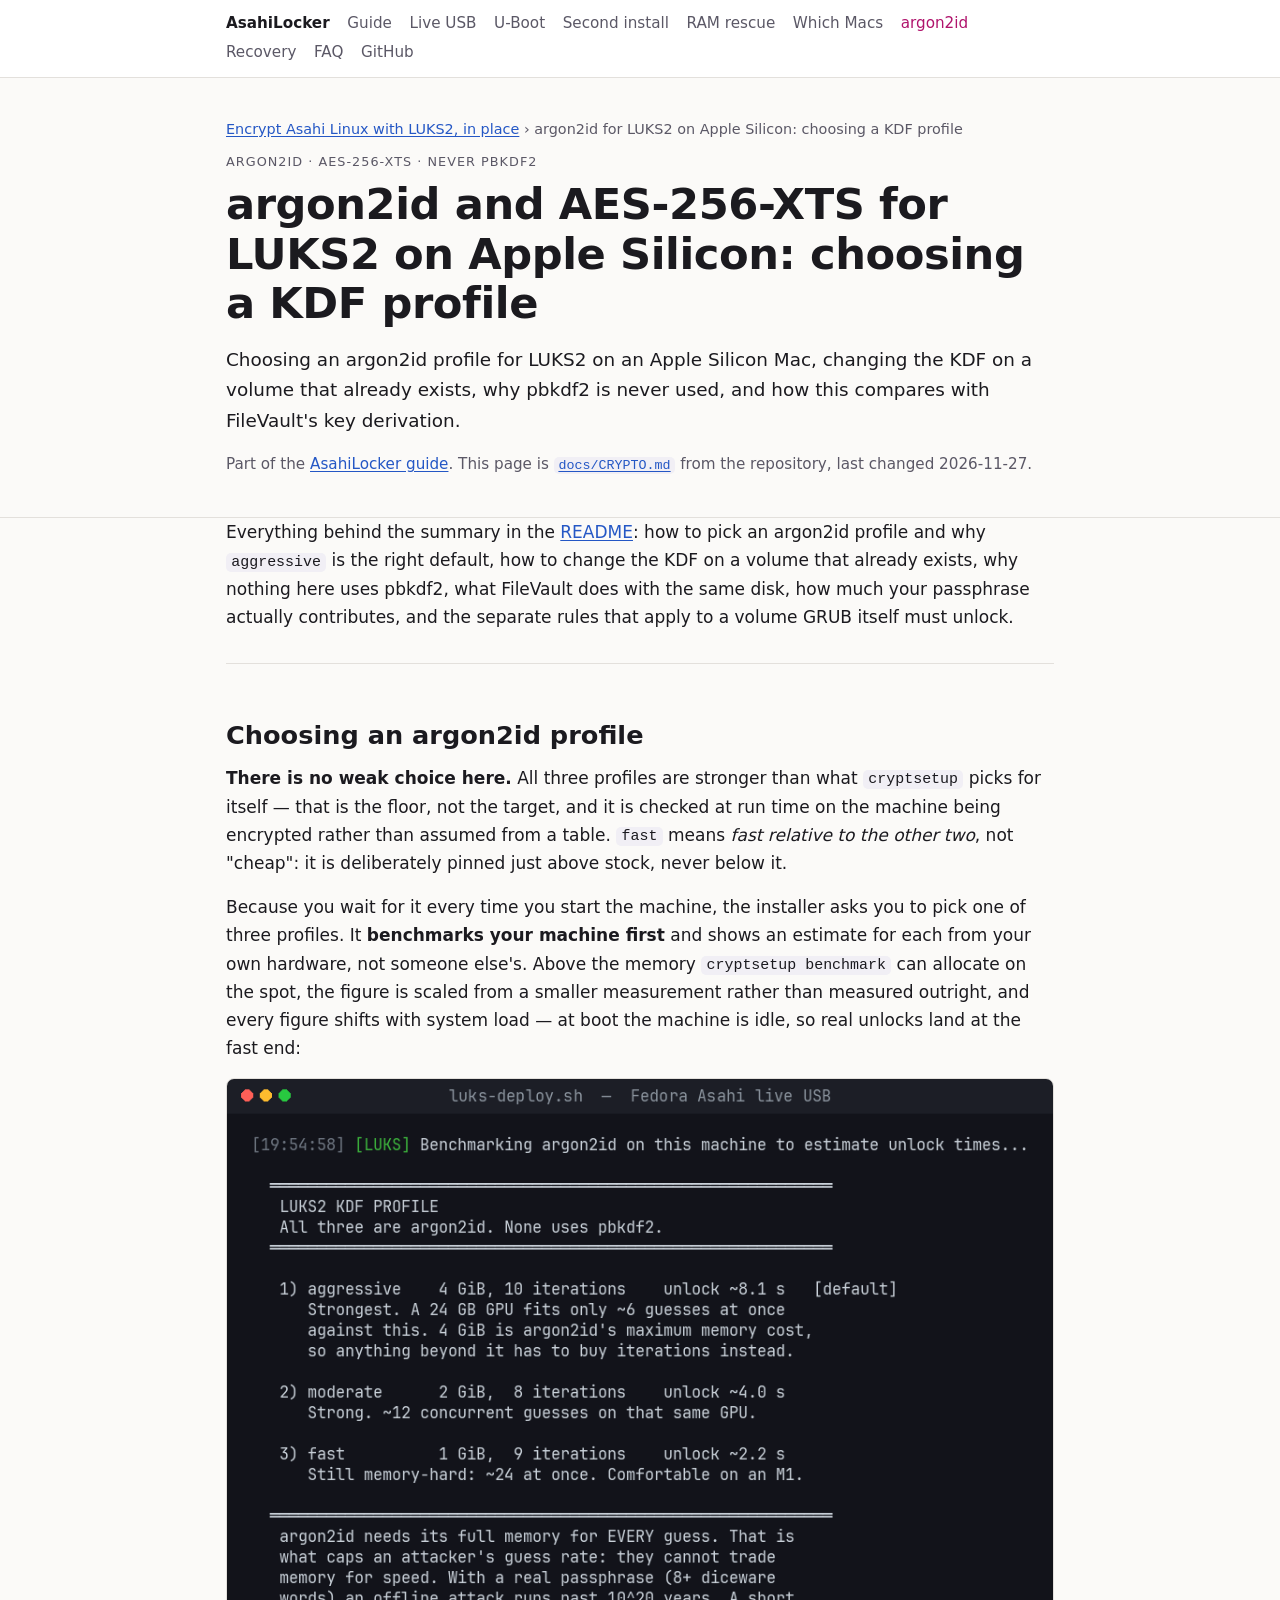
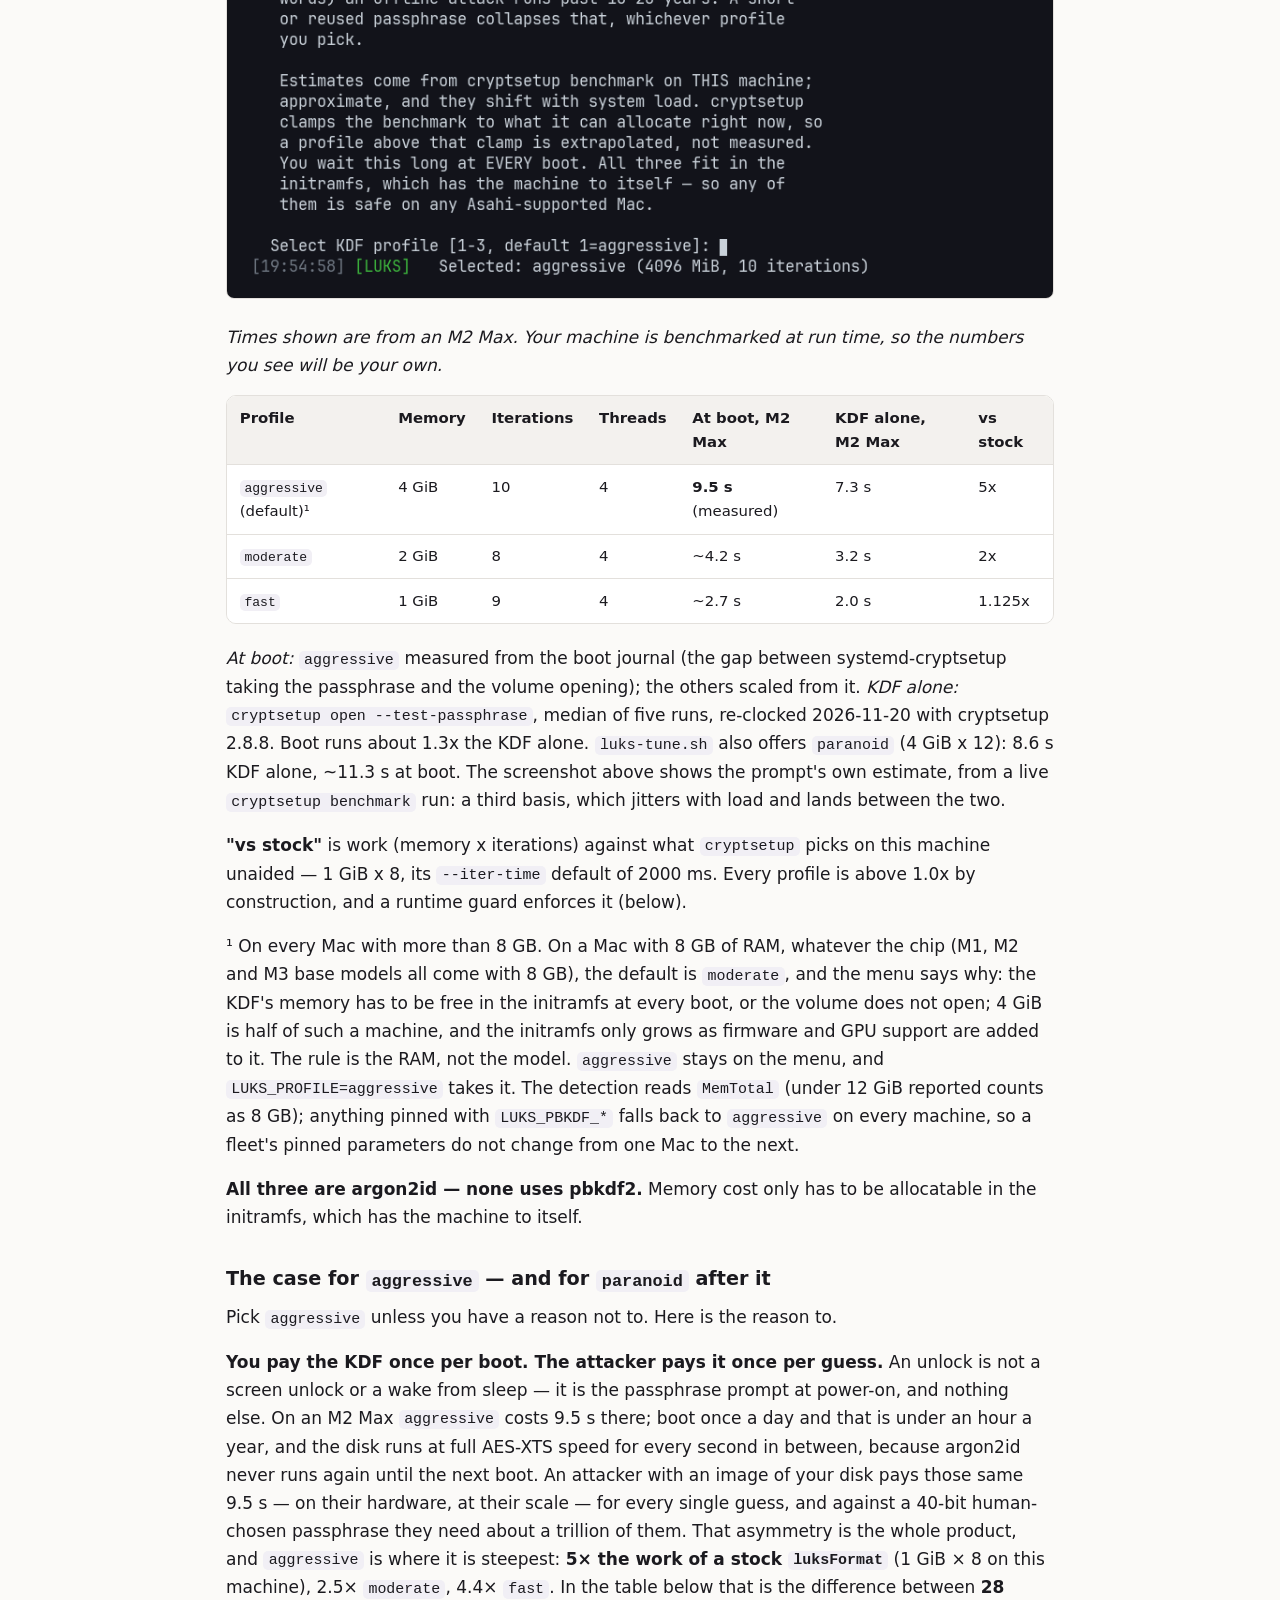
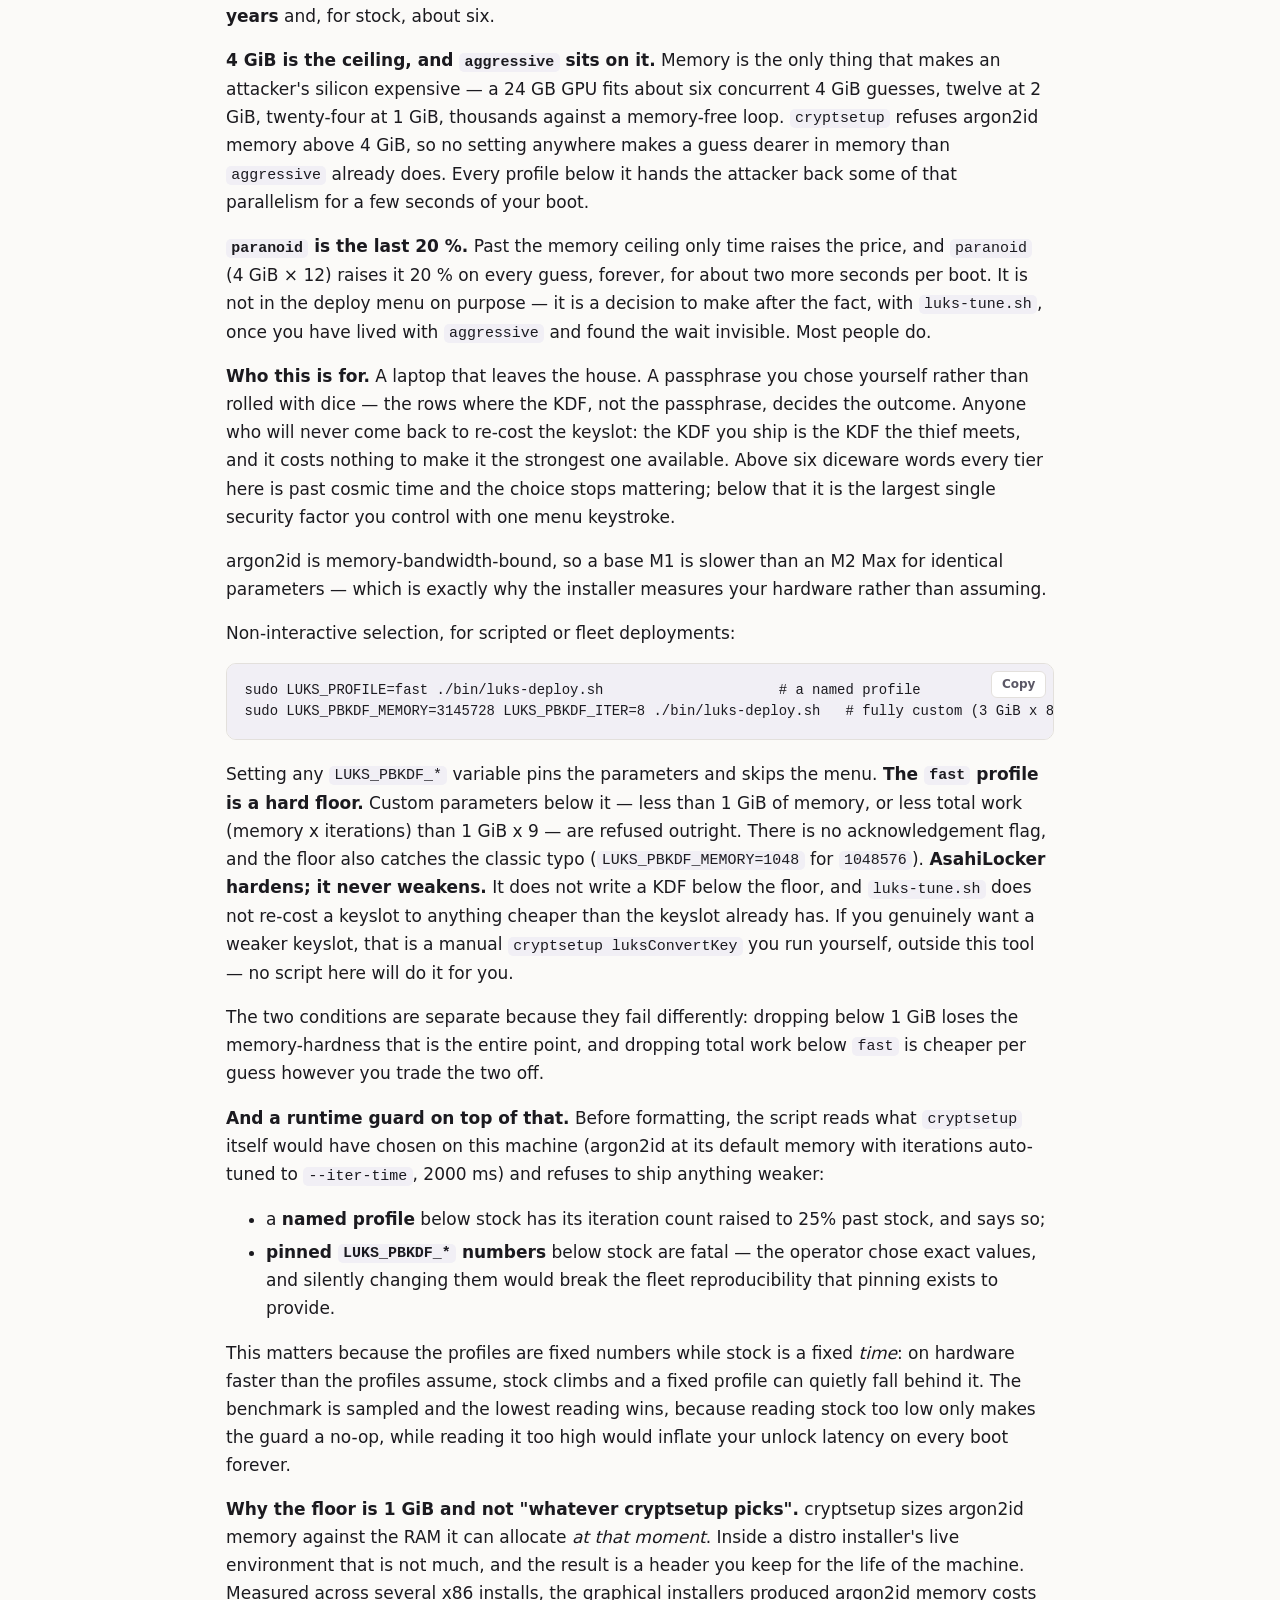
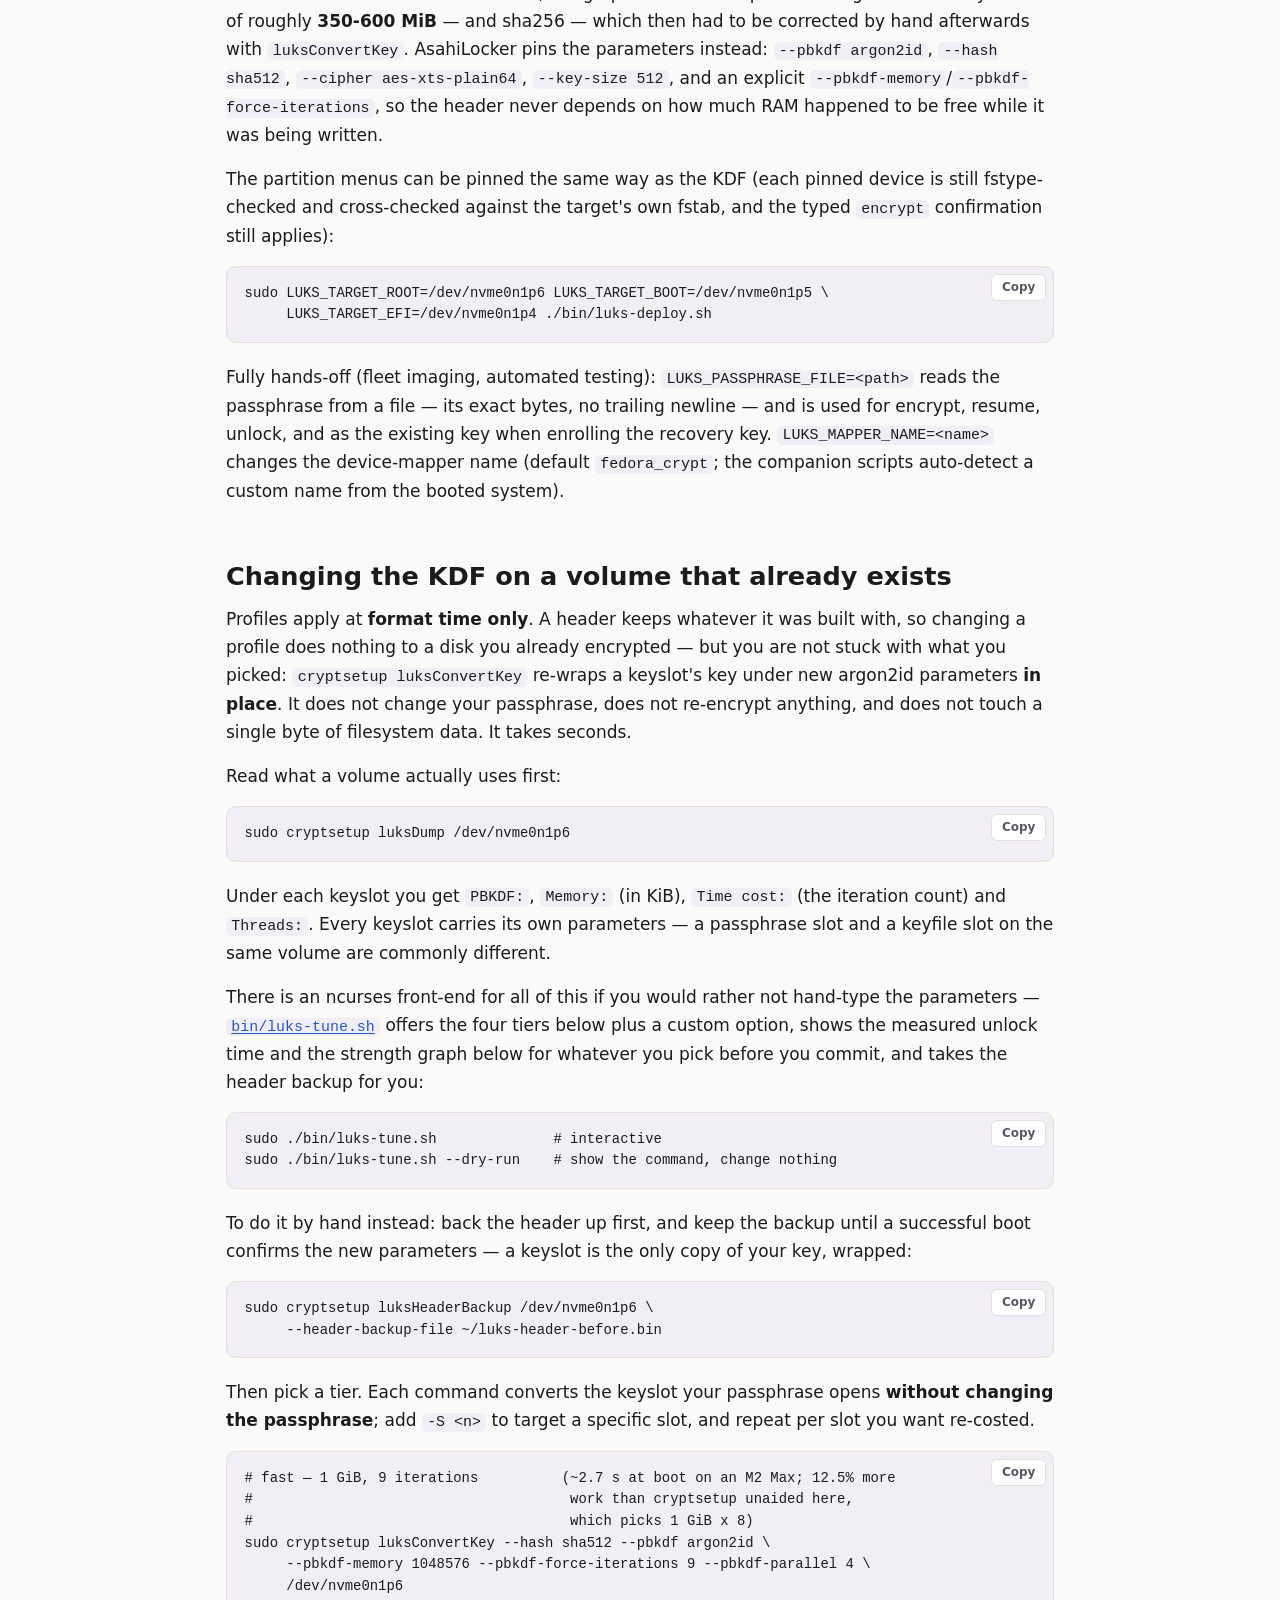
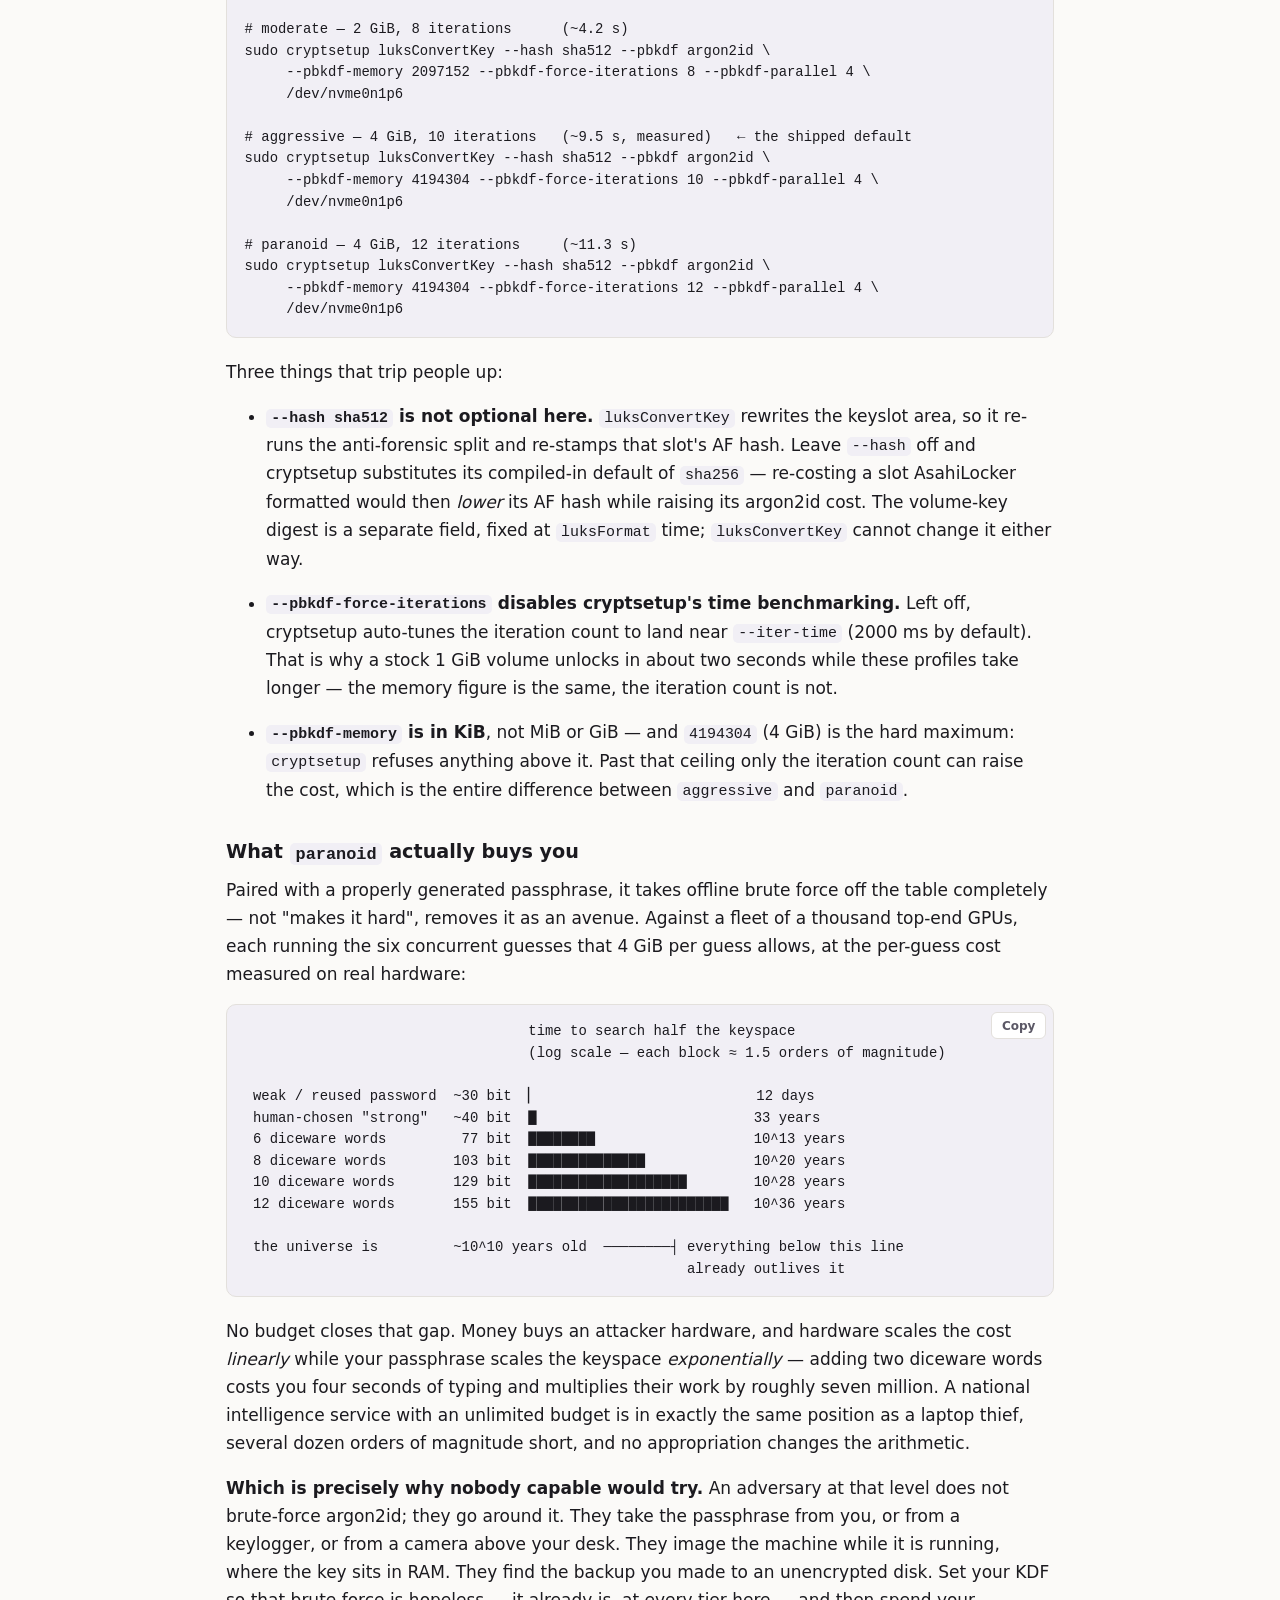
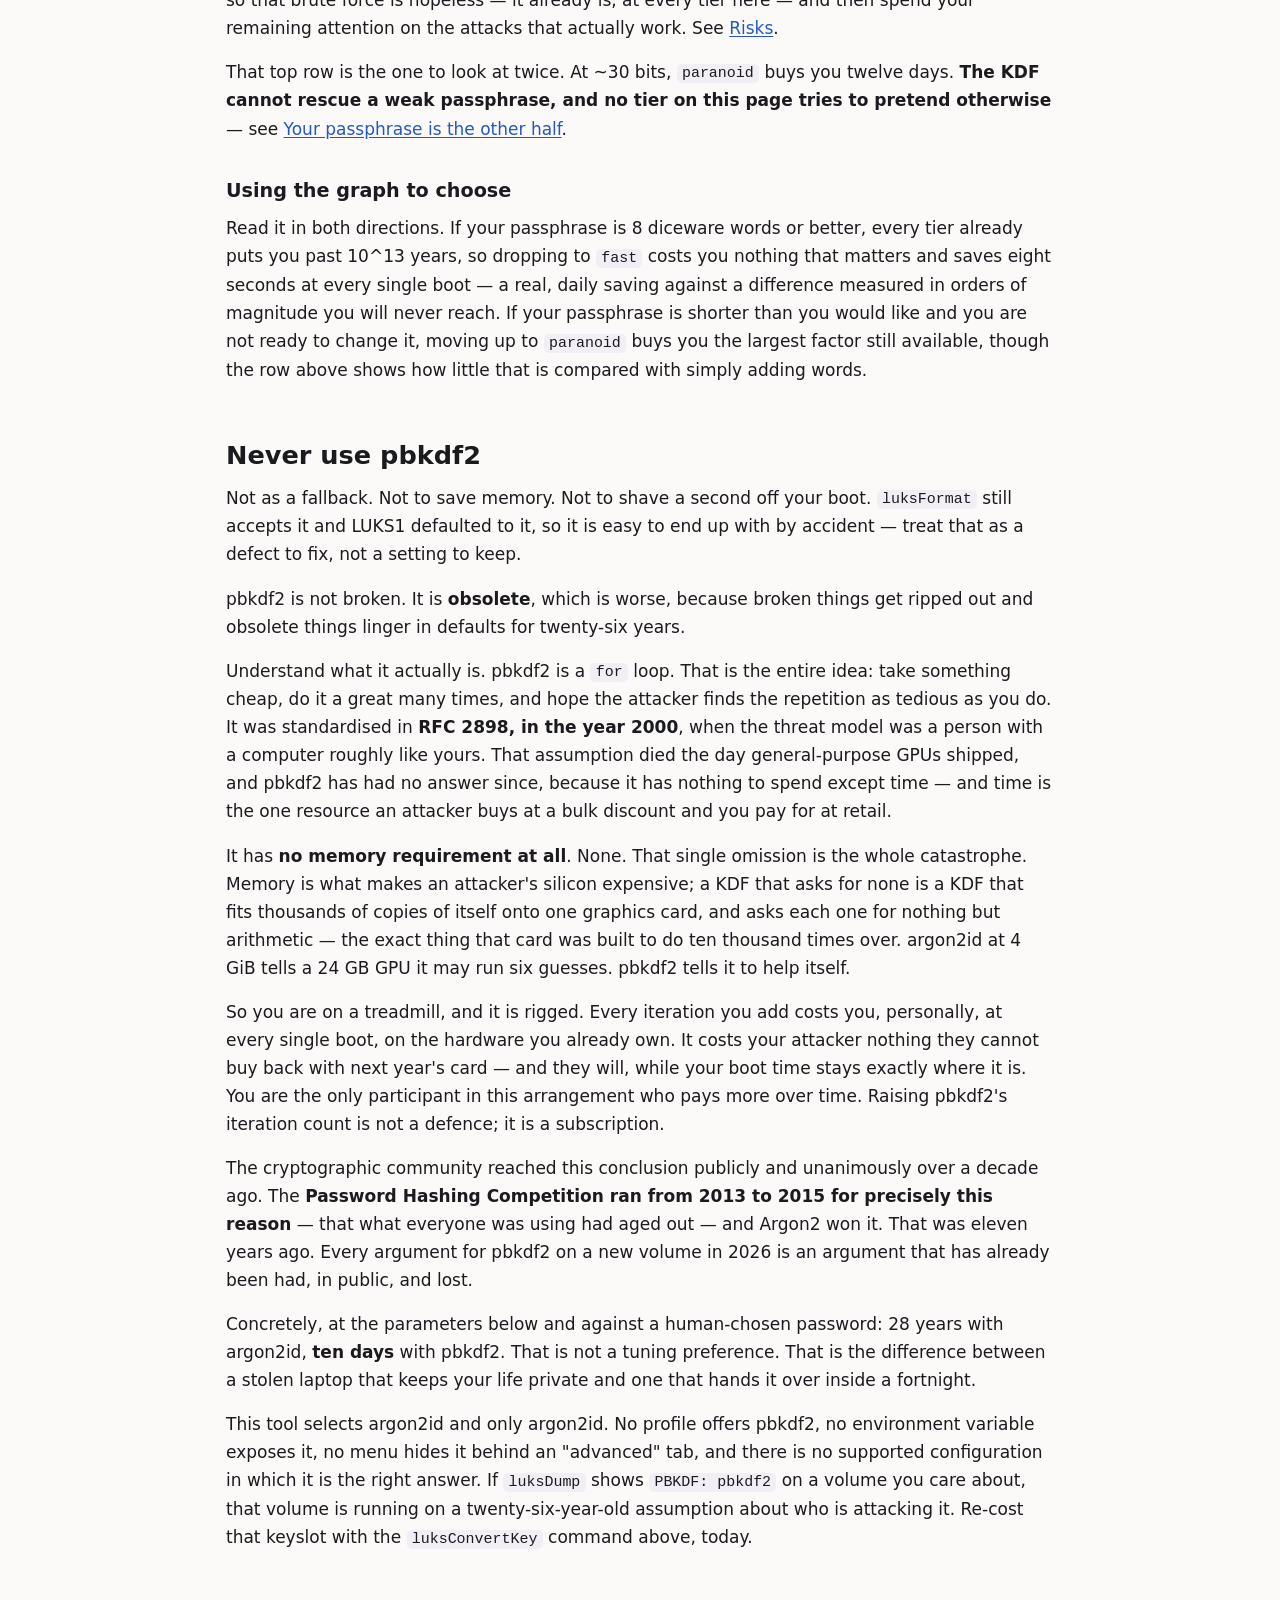
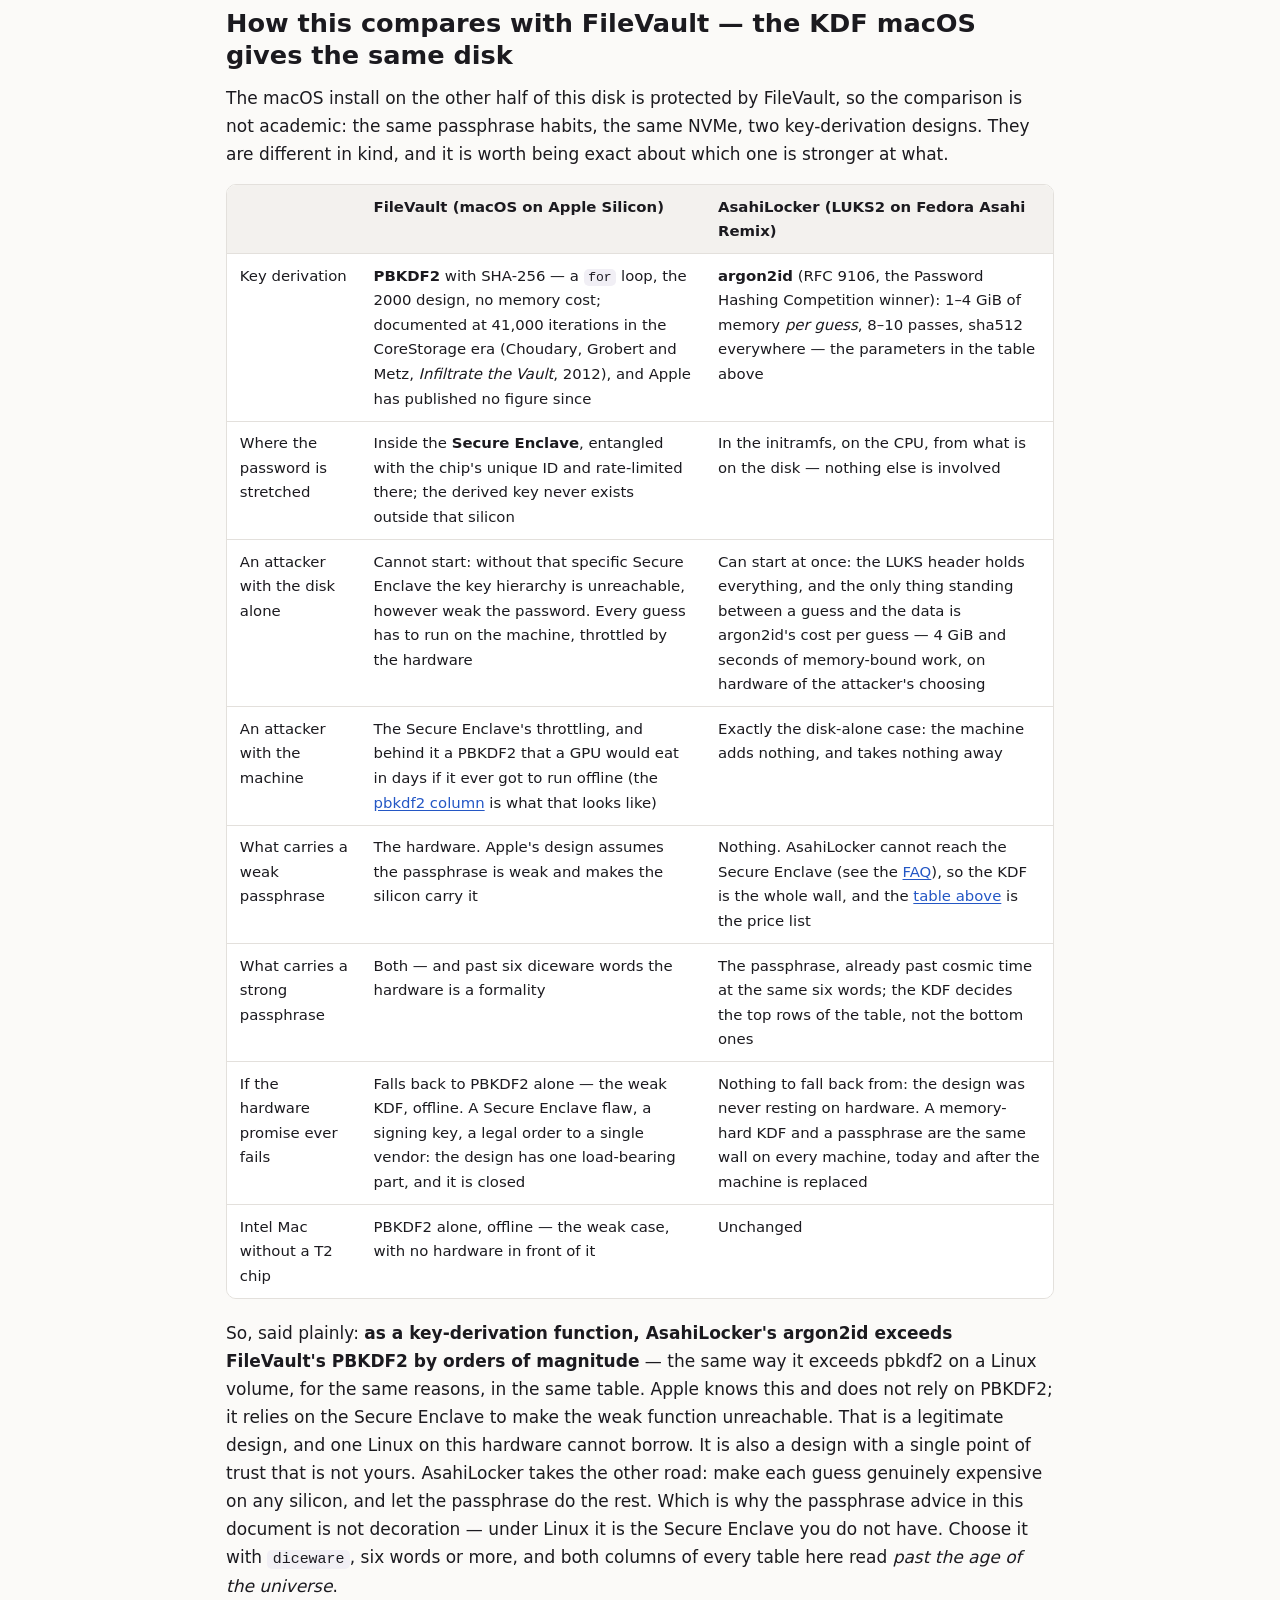
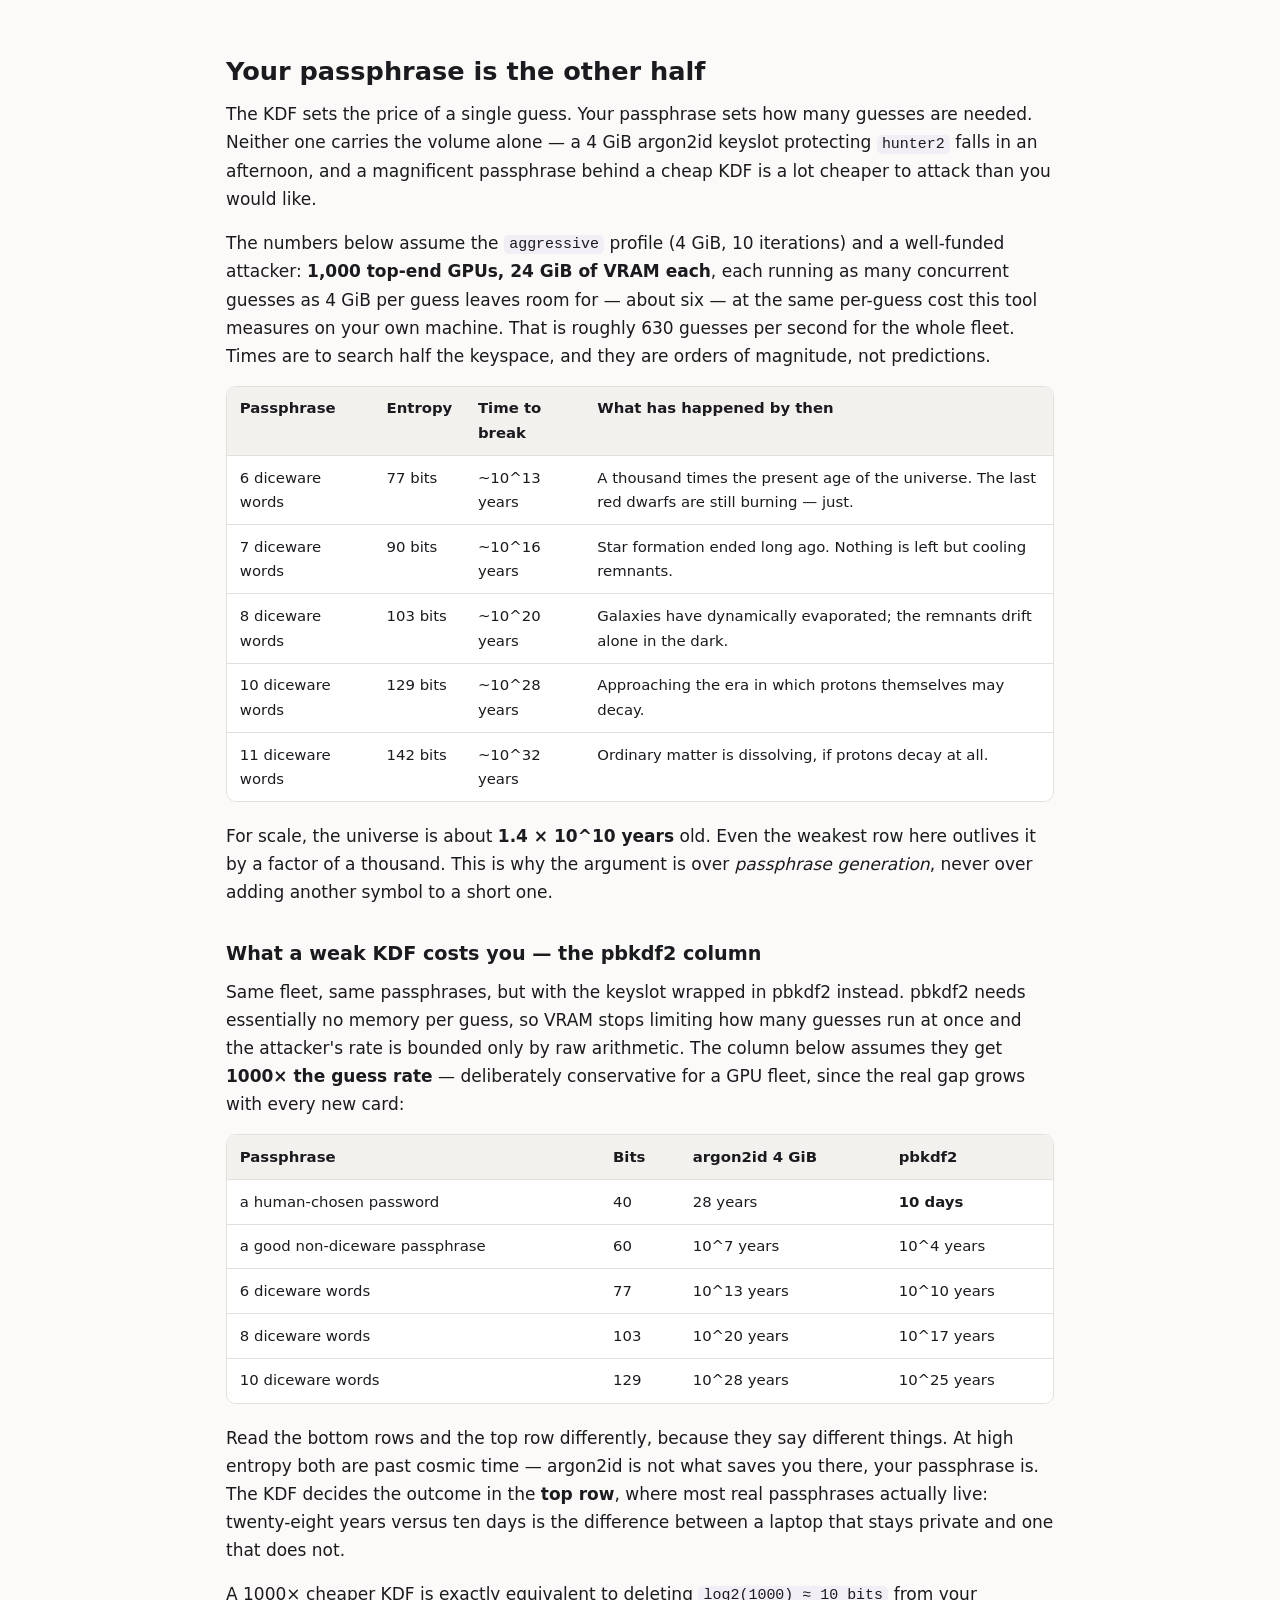
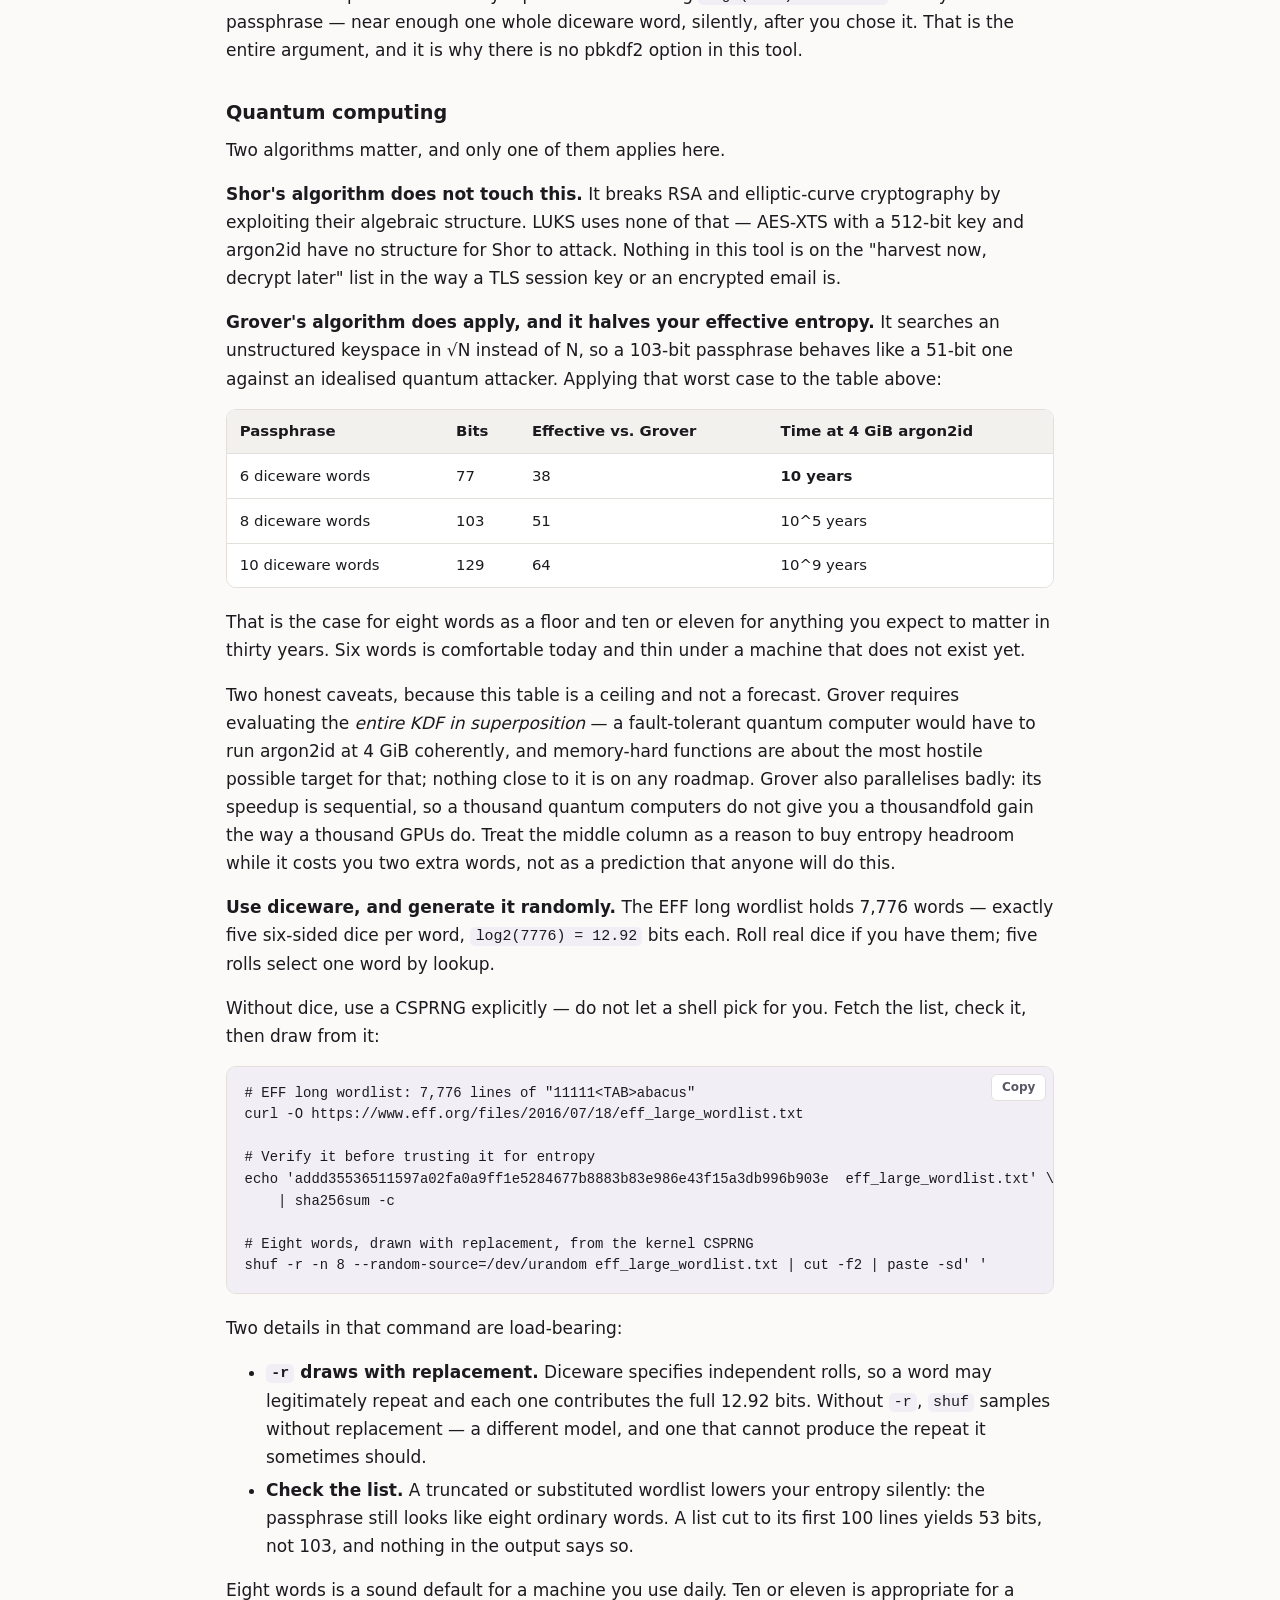
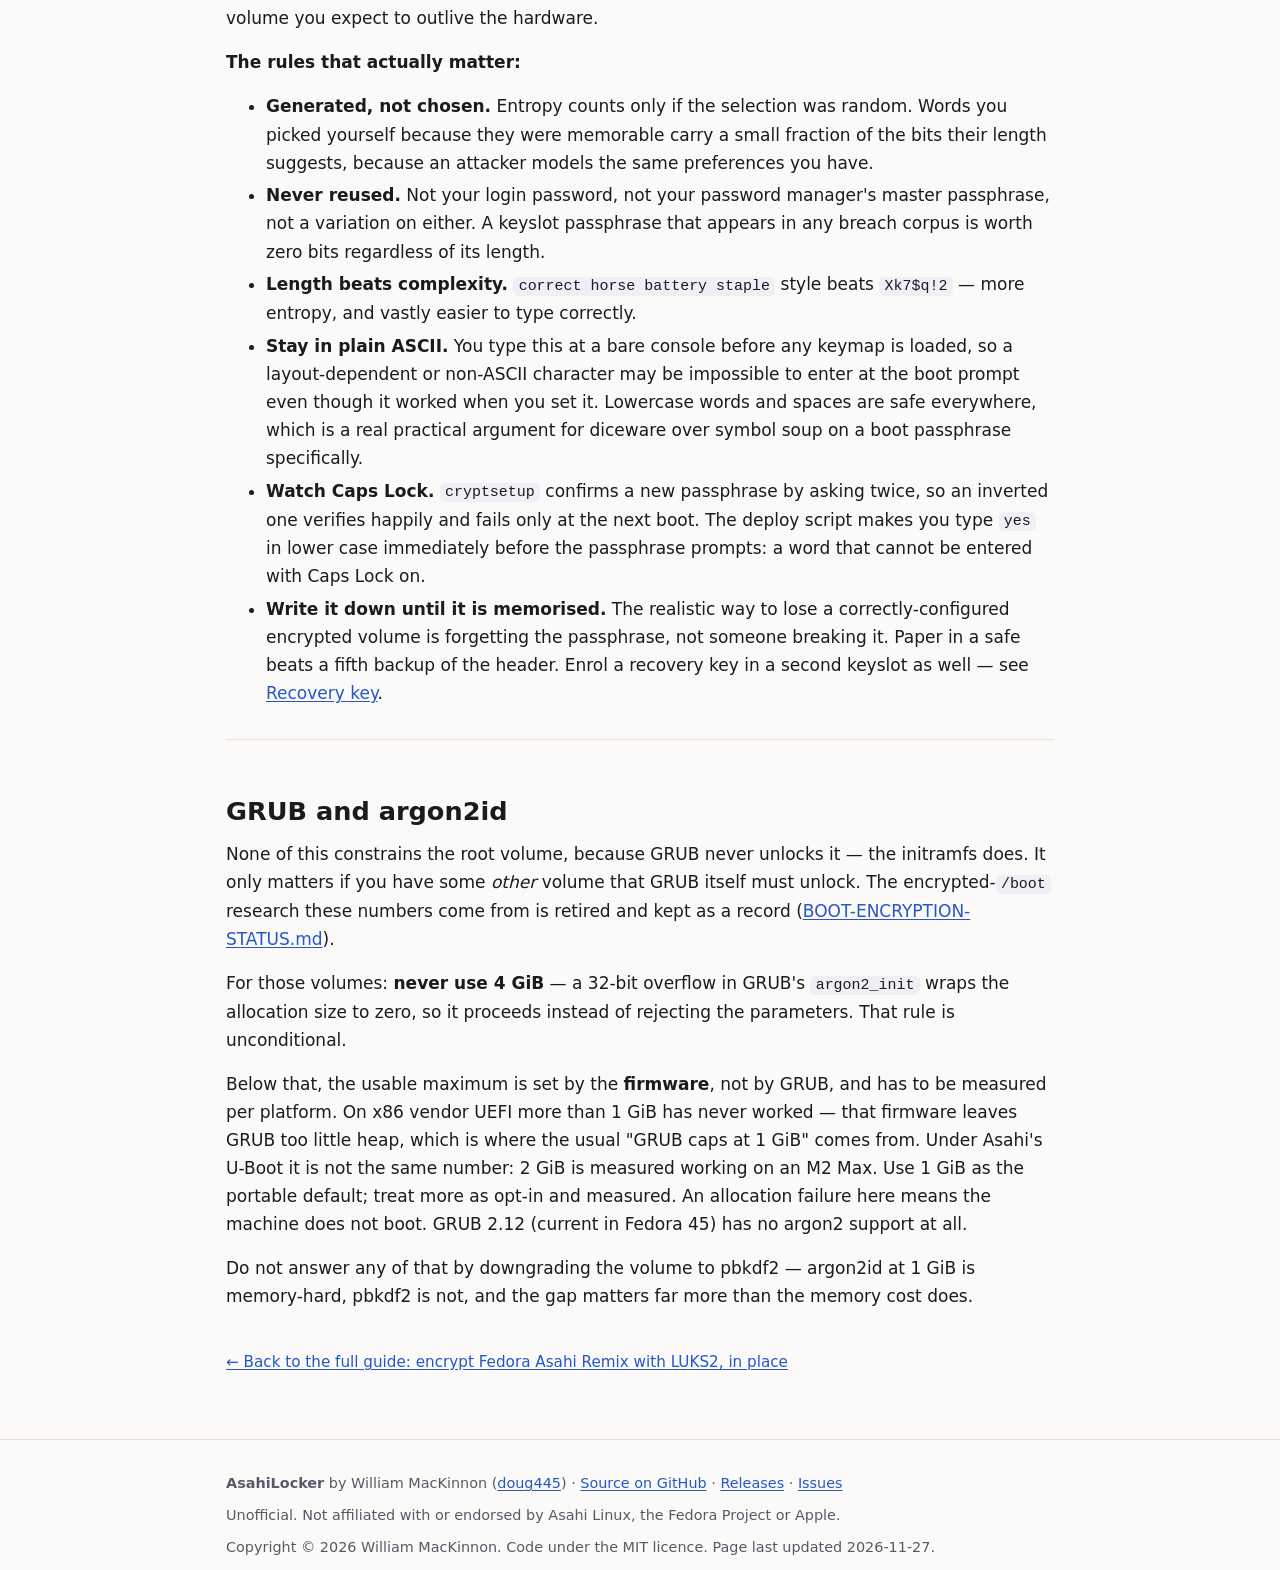
==== commit 1ddcd062: "Site: AsahiLocker 4.0.0" ====
--- a/argon2id/index.html
+++ b/argon2id/index.html
@@ -20,7 +20,7 @@
 <meta property="og:image:width" content="1280">
 <meta property="og:image:height" content="720">
 <meta property="article:published_time" content="2026-10-24">
-<meta property="article:modified_time" content="2026-11-21">
+<meta property="article:modified_time" content="2026-11-27">
 <meta name="twitter:card" content="summary_large_image">
 <script type="application/ld+json">
 {
@@ -32,7 +32,7 @@
       "headline": "argon2id and AES-256-XTS for LUKS2 on Apple Silicon: choosing a KDF profile",
       "description": "Choosing an argon2id profile for LUKS2 on an Apple Silicon Mac, changing the KDF on a volume that already exists, why pbkdf2 is never used, and how this compares with FileVault's key derivation.",
       "datePublished": "2026-10-24",
-      "dateModified": "2026-11-21",
+      "dateModified": "2026-11-27",
       "image": "https://doug445.github.io/AsahiLocker/asahilocker-logo.jpg",
       "inLanguage": "en",
       "author": {
@@ -99,7 +99,7 @@
     <p class="lede">Choosing an argon2id profile for LUKS2 on an Apple Silicon Mac, changing the KDF on a volume that already exists, why pbkdf2 is never used, and how this compares with FileVault&#x27;s key derivation.</p>
     <p class="meta">Part of the <a href="../">AsahiLocker guide</a>. This page is
       <a href="https://github.com/doug445/AsahiLocker/blob/main/docs/CRYPTO.md"><code>docs/CRYPTO.md</code></a> from the repository,
-      last changed 2026-11-21.</p>
+      last changed 2026-11-27.</p>
   </div>
 </header>
 
@@ -142,7 +142,7 @@
 <tbody>
 <tr>
 <td>
-<code>aggressive</code> (default)</td>
+<code>aggressive</code> (default)¹</td>
 <td>4 GiB</td>
 <td>10</td>
 <td>4</td>
@@ -182,9 +182,18 @@
 <p><strong>"vs stock"</strong> is work (memory x iterations) against what <code>cryptsetup</code> picks on
 this machine unaided — 1 GiB x 8, its <code>--iter-time</code> default of 2000 ms. Every
 profile is above 1.0x by construction, and a runtime guard enforces it (below).</p>
+<p>¹ On every Mac with more than 8 GB. On a Mac with 8 GB of RAM, whatever the
+chip (M1, M2 and M3 base models all come with 8 GB), the default is <code>moderate</code>,
+and the menu says why: the KDF's memory has to be free in the initramfs at
+every boot, or the volume does not open; 4 GiB is half of such a machine, and
+the initramfs only grows as firmware and GPU support are added to it. The rule
+is the RAM, not the model. <code>aggressive</code> stays on the menu, and
+<code>LUKS_PROFILE=aggressive</code> takes it. The detection reads <code>MemTotal</code> (under
+12 GiB reported counts as 8 GB); anything pinned with
+<code>LUKS_PBKDF_*</code> falls back to <code>aggressive</code> on every machine, so a fleet's pinned
+parameters do not change from one Mac to the next.</p>
 <p><strong>All three are argon2id — none uses pbkdf2.</strong> Memory cost only has to be
-allocatable in the initramfs, which has the machine to itself, so any profile is
-safe on any Asahi-supported Mac including an 8 GiB M1.</p>
+allocatable in the initramfs, which has the machine to itself.</p>
 <h3 id="the-case-for-aggressive--and-for-paranoid-after-it">The case for <code>aggressive</code> — and for <code>paranoid</code> after it</h3>
 <p>Pick <code>aggressive</code> unless you have a reason not to. Here is the reason to.</p>
 <p><strong>You pay the KDF once per boot. The attacker pays it once per guess.</strong> An
@@ -237,8 +246,6 @@
 <p>The two conditions are separate because they fail differently: dropping below
 1 GiB loses the memory-hardness that is the entire point, and dropping total
 work below <code>fast</code> is cheaper per guess however you trade the two off.</p>
-<p>If you genuinely want a cheaper KDF, run <code>cryptsetup luksConvertKey</code> yourself.
-This script will not write one for you.</p>
 <p><strong>And a runtime guard on top of that.</strong> Before formatting, the script reads
 what <code>cryptsetup</code> itself would have chosen on this machine (argon2id at its
 default memory with iterations auto-tuned to <code>--iter-time</code>, 2000 ms) and
@@ -268,7 +275,7 @@
 much RAM happened to be free while it was being written.</p>
 <p>The partition menus can be pinned the same way as the KDF (each pinned device
 is still fstype-checked and cross-checked against the target's own fstab, and
-the typed <code>ENCRYPT</code> confirmation still applies):</p>
+the typed <code>encrypt</code> confirmation still applies):</p>
 <div class="codeblock"><pre><code>sudo LUKS_TARGET_ROOT=/dev/nvme0n1p6 LUKS_TARGET_BOOT=/dev/nvme0n1p5 \
      LUKS_TARGET_EFI=/dev/nvme0n1p4 ./bin/luks-deploy.sh</code></pre></div>
 <p>Fully hands-off (fleet imaging, automated testing): <code>LUKS_PASSPHRASE_FILE=&lt;path&gt;</code>
@@ -325,7 +332,7 @@
 sudo cryptsetup luksConvertKey --hash sha512 --pbkdf argon2id \
      --pbkdf-memory 4194304 --pbkdf-force-iterations 12 --pbkdf-parallel 4 \
      /dev/nvme0n1p6</code></pre></div>
-<p>Two things that trip people up:</p>
+<p>Three things that trip people up:</p>
 <ul>
 <li>
 <p><strong><code>--hash sha512</code> is not optional here.</strong> <code>luksConvertKey</code> rewrites the
@@ -732,9 +739,9 @@
 <h2 id="grub-and-argon2id">GRUB and argon2id</h2>
 <p>None of this constrains the root volume, because
 GRUB never unlocks it — the initramfs does. It only matters if you have some
-<em>other</em> volume that GRUB itself must unlock — for example the experimental
-encrypted-<code>/boot</code> research, which runs a self-built GRUB 2.14 with argon2id
-(see <a href="https://github.com/doug445/AsahiLocker/blob/main/docs/BOOT-ENCRYPTION-STATUS.md">docs/BOOT-ENCRYPTION-STATUS.md</a>).</p>
+<em>other</em> volume that GRUB itself must unlock. The encrypted-<code>/boot</code> research
+these numbers come from is retired and kept as a record
+(<a href="https://github.com/doug445/AsahiLocker/blob/main/docs/BOOT-ENCRYPTION-STATUS.md">BOOT-ENCRYPTION-STATUS.md</a>).</p>
 <p>For those volumes: <strong>never use 4 GiB</strong> — a 32-bit overflow in GRUB's
 <code>argon2_init</code> wraps the allocation size to zero, so it proceeds instead of
 rejecting the parameters. That rule is unconditional.</p>
@@ -744,7 +751,7 @@
 "GRUB caps at 1 GiB" comes from. Under Asahi's U-Boot it is not the same
 number: 2 GiB is measured working on an M2 Max. Use 1 GiB as the portable
 default; treat more as opt-in and measured. An allocation failure here means
-the machine does not boot. GRUB 2.12 (current in Fedora 44) has no argon2
+the machine does not boot. GRUB 2.12 (current in Fedora 45) has no argon2
 support at all.</p>
 <p>Do not answer any of that by downgrading the volume to pbkdf2 — argon2id at
 1 GiB is memory-hard, pbkdf2 is not, and the gap matters far more than the
@@ -761,7 +768,7 @@
       <a href="https://github.com/doug445/AsahiLocker/releases">Releases</a> ·
       <a href="https://github.com/doug445/AsahiLocker/issues">Issues</a></p>
     <p>Unofficial. Not affiliated with or endorsed by Asahi Linux, the Fedora Project or Apple.</p>
-    <p>Copyright © 2026 William MacKinnon. Code under the MIT licence. Page last updated 2026-11-21.</p>
+    <p>Copyright © 2026 William MacKinnon. Code under the MIT licence. Page last updated 2026-11-27.</p>
   </div>
 </footer>
 
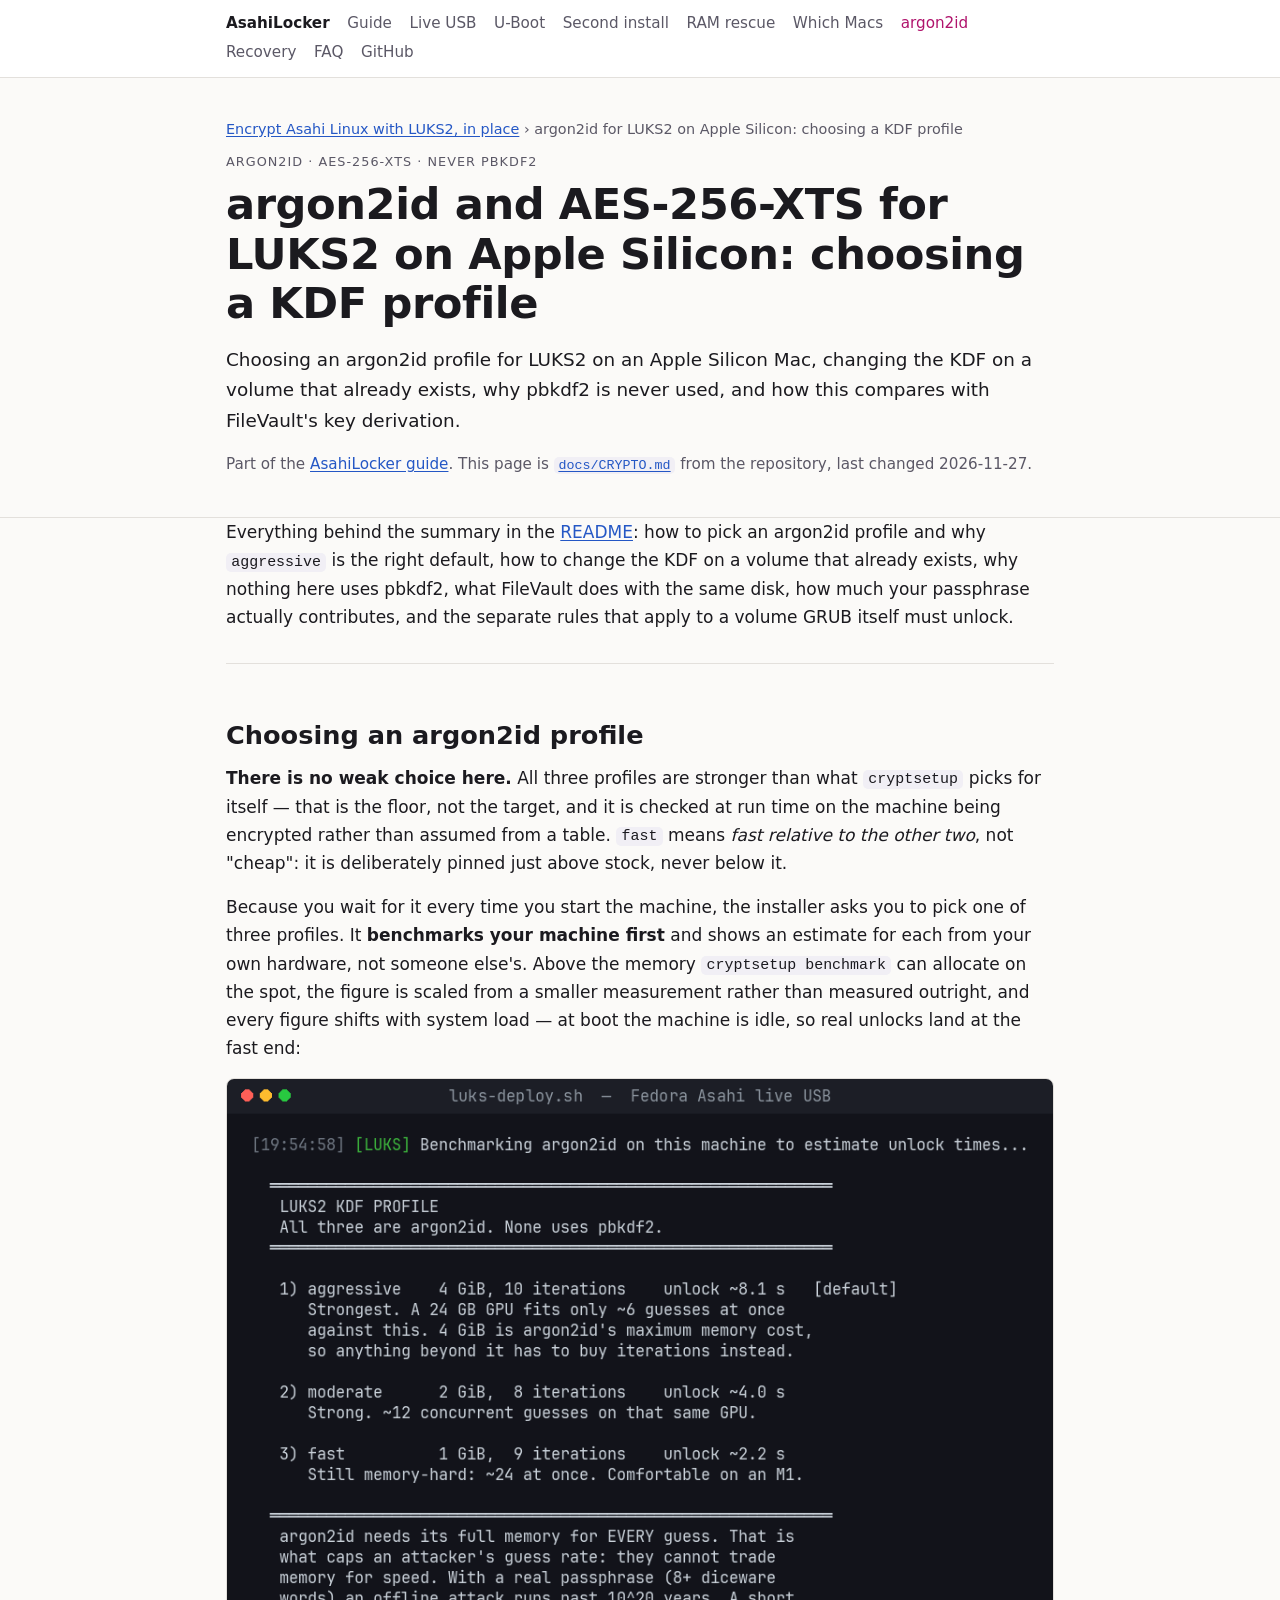
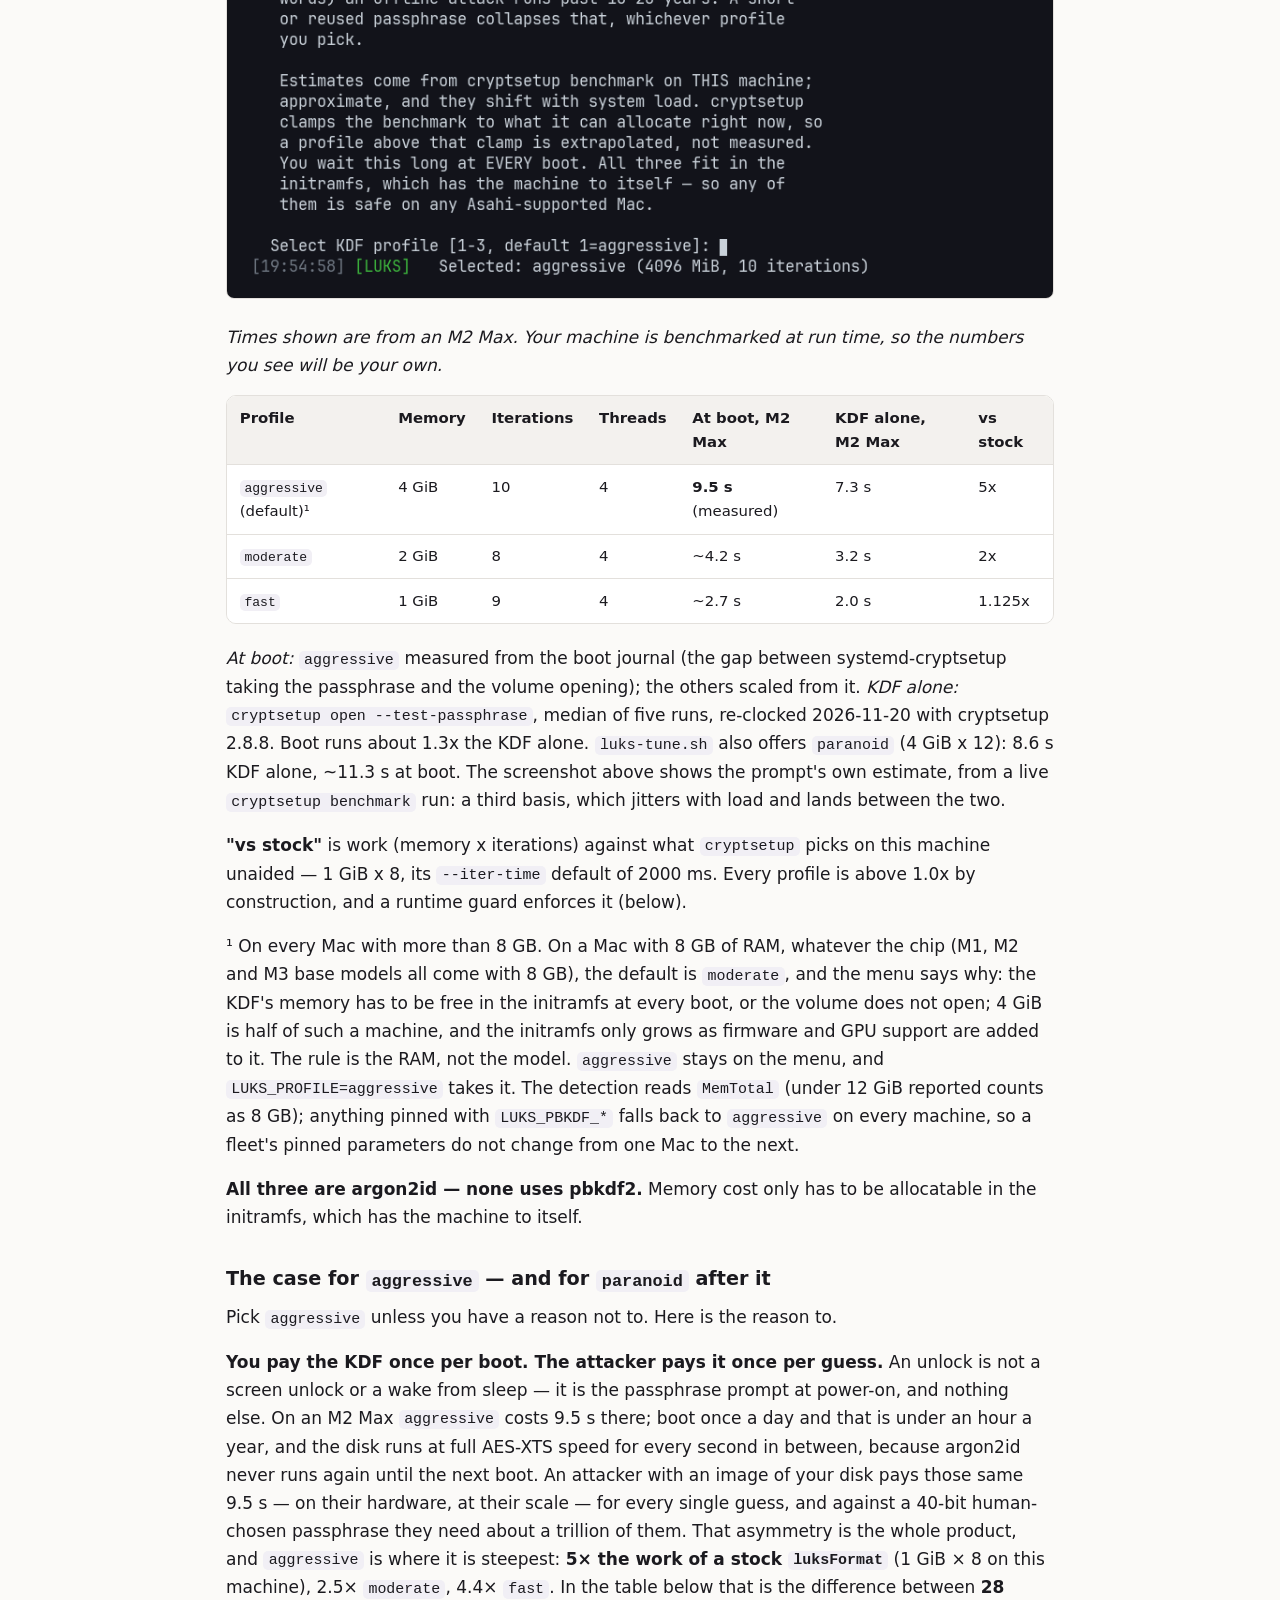
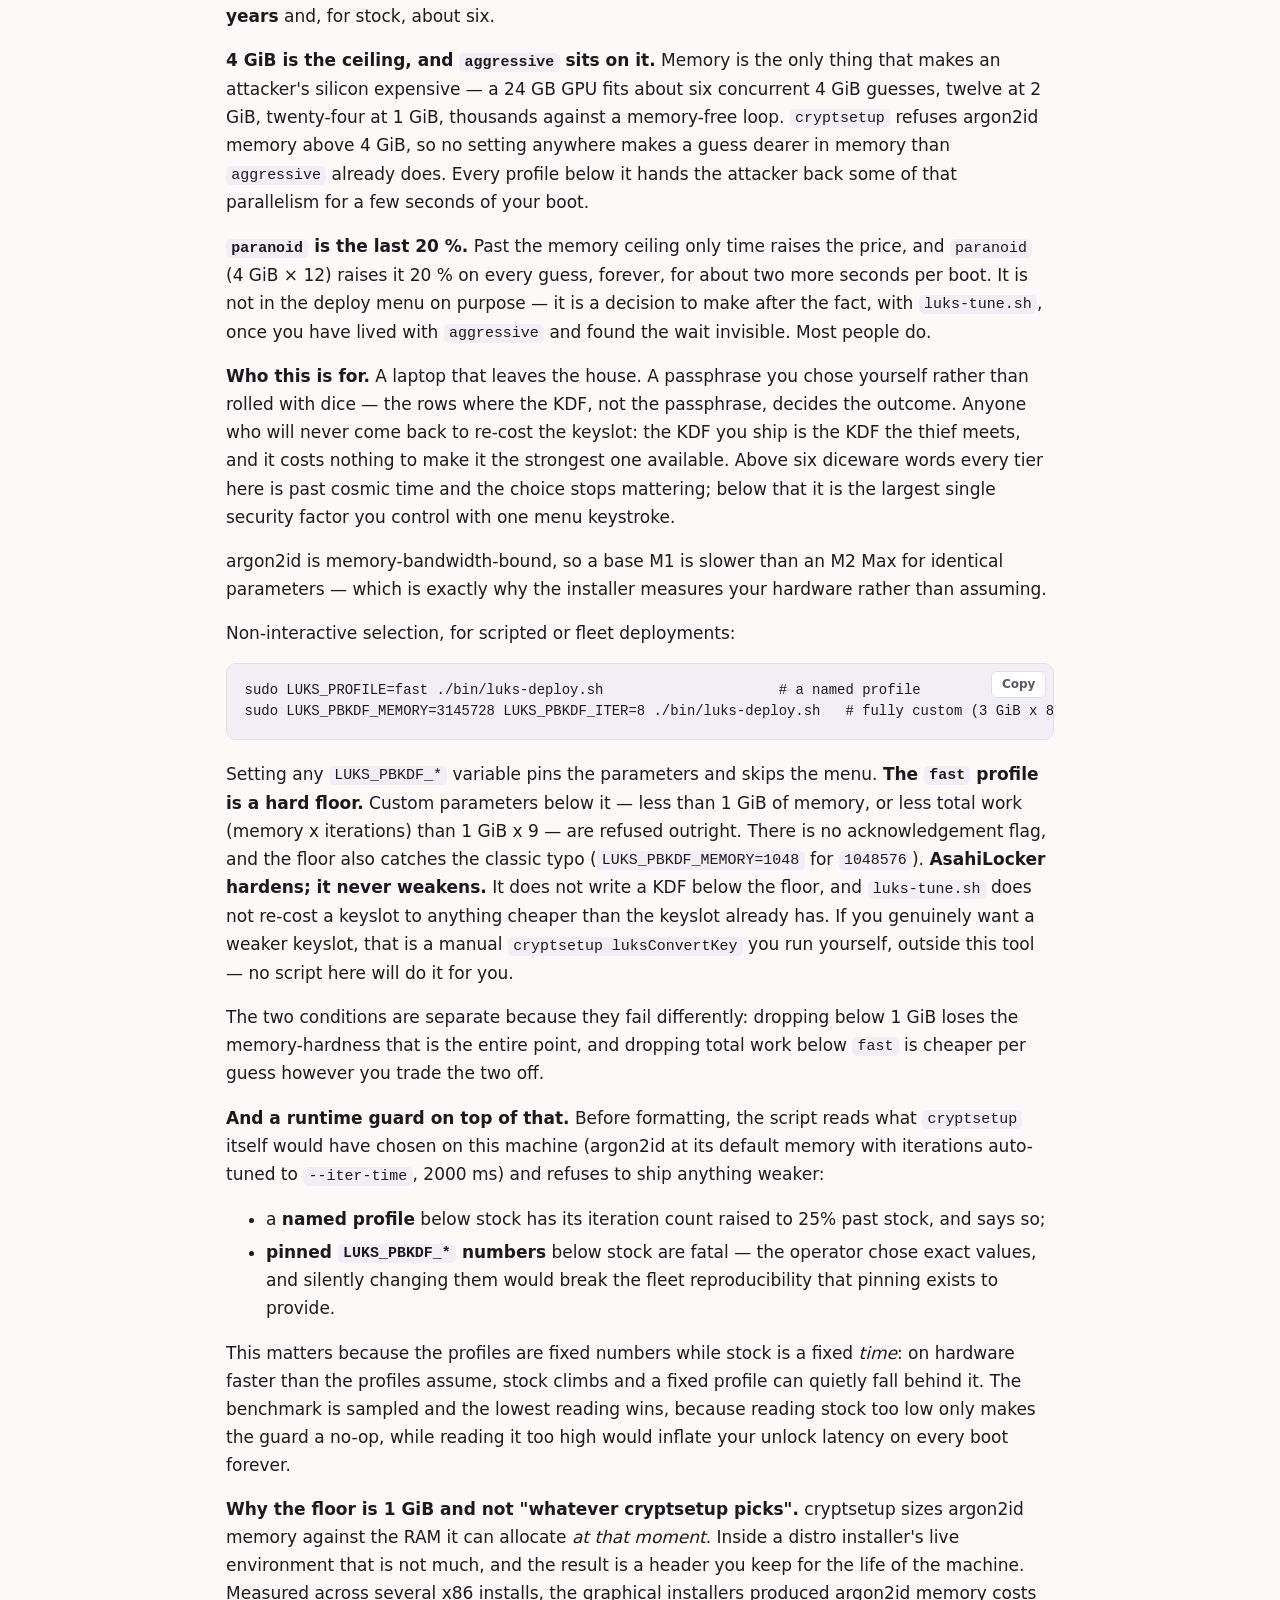
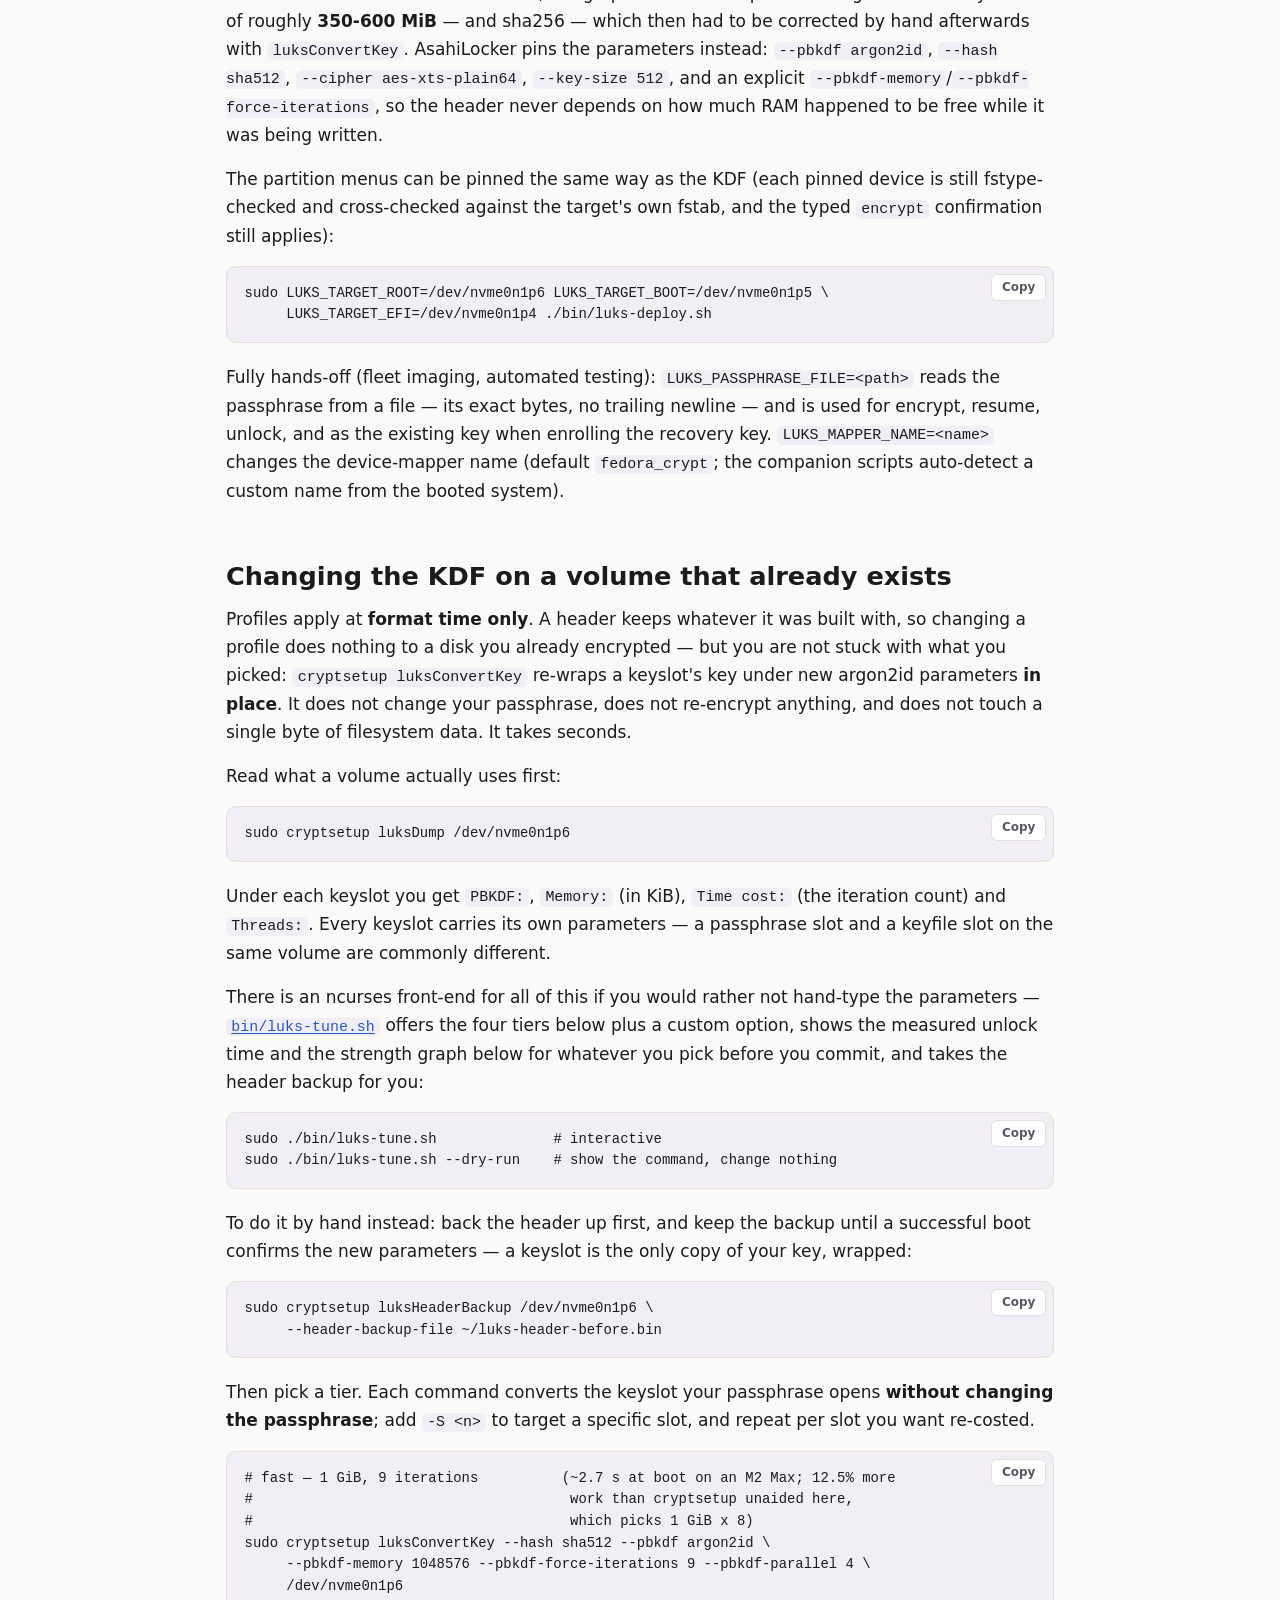
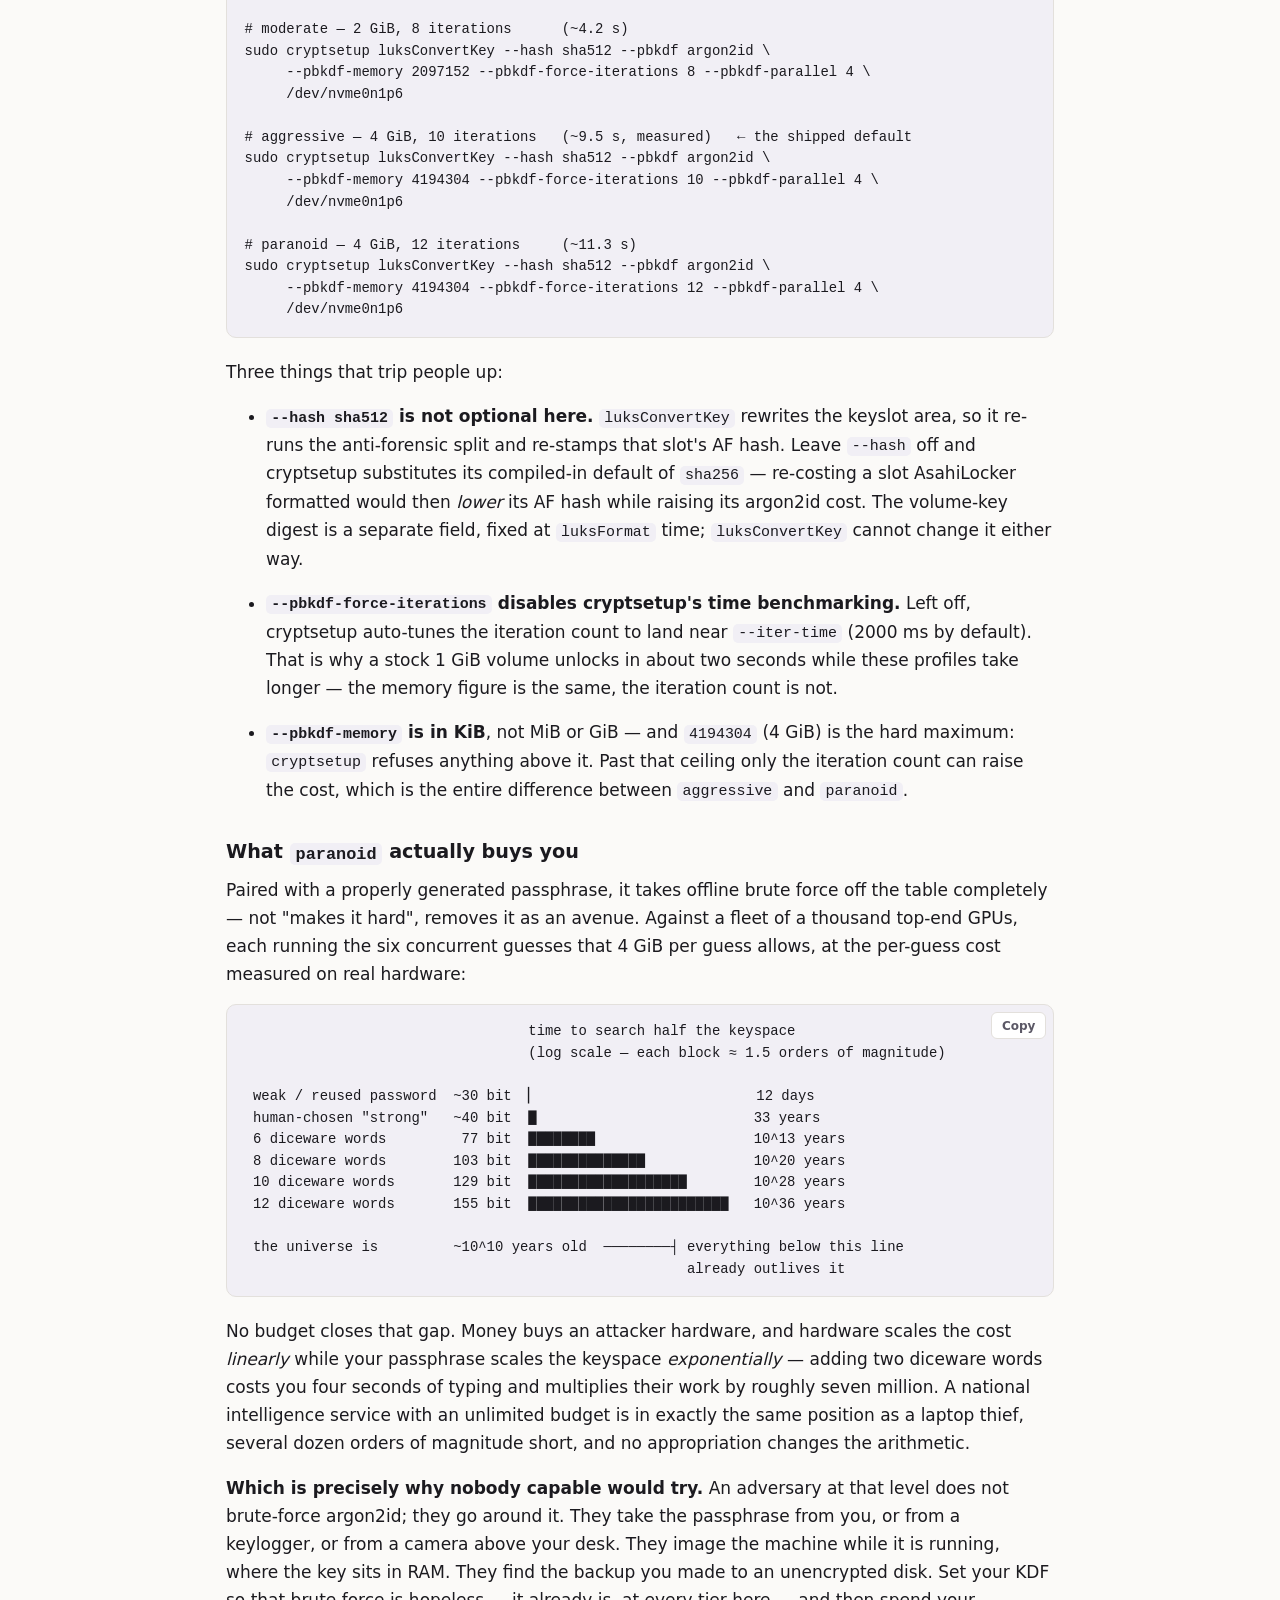
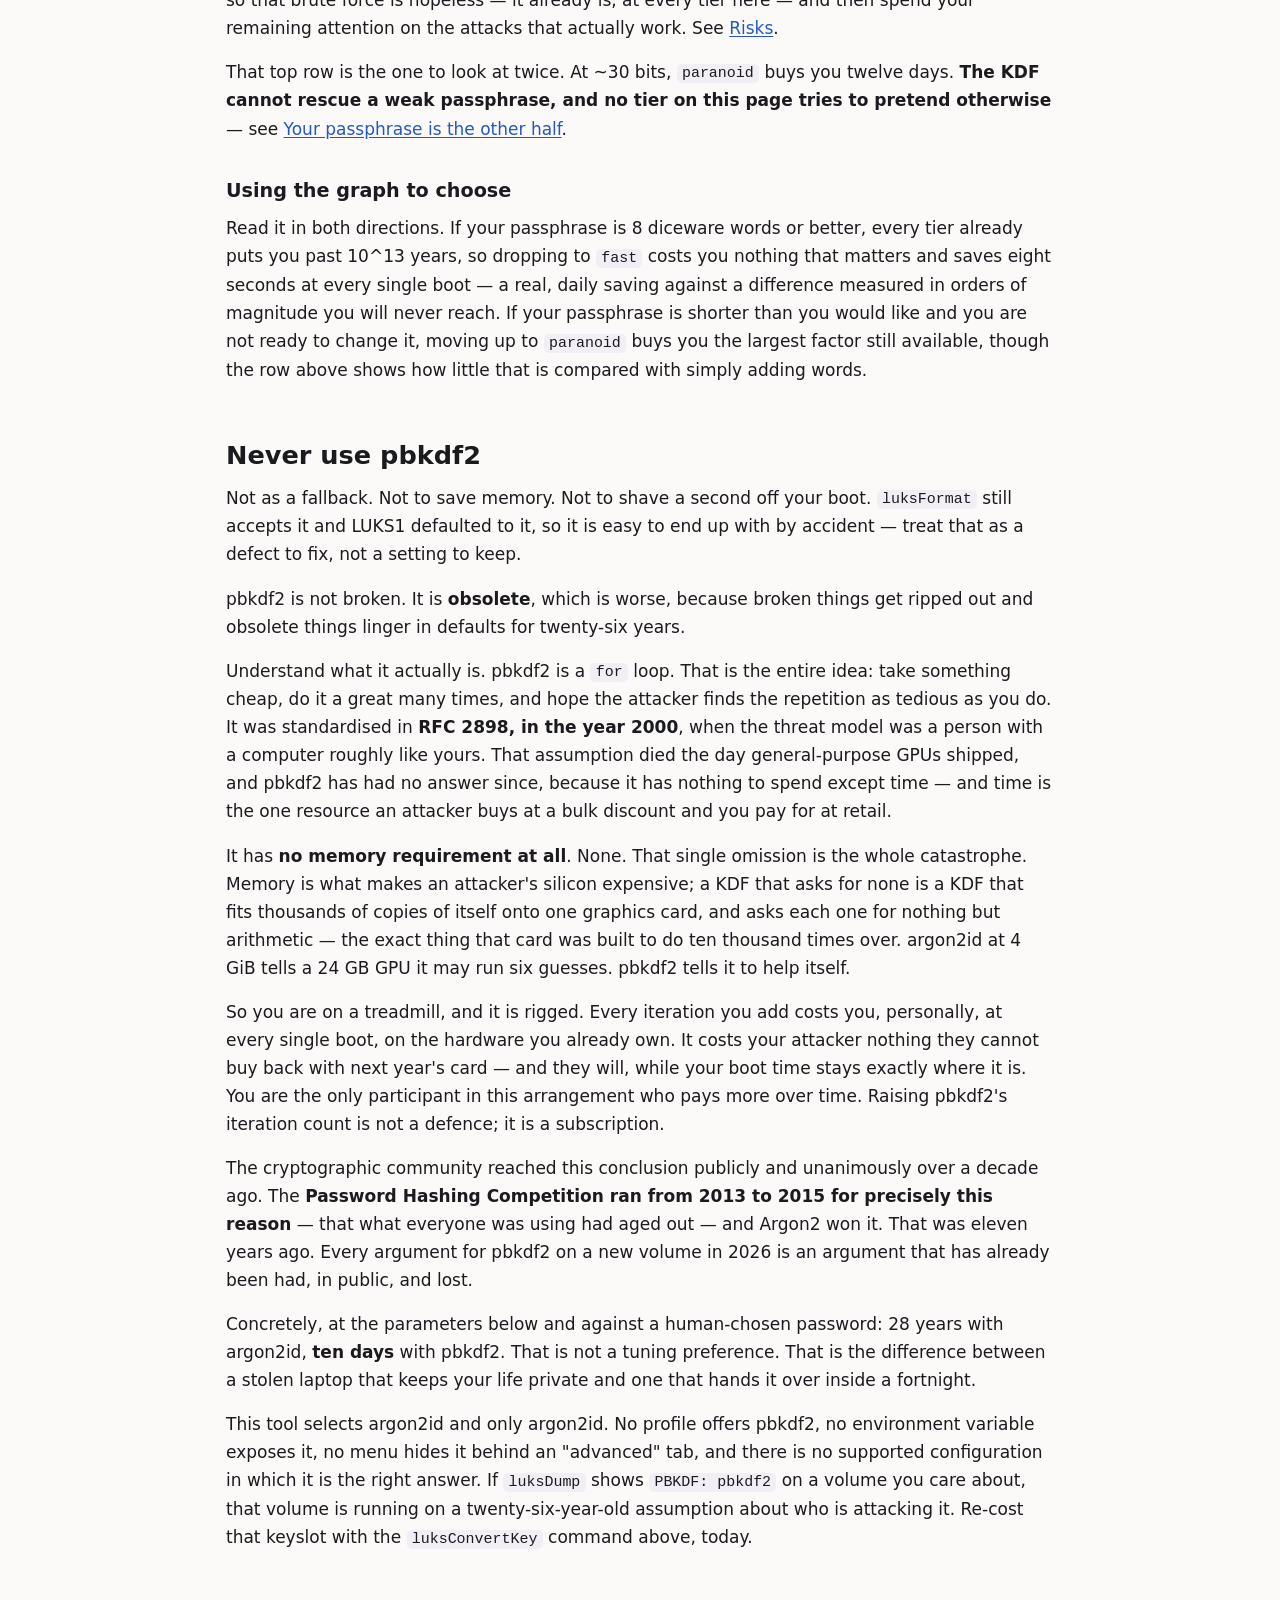
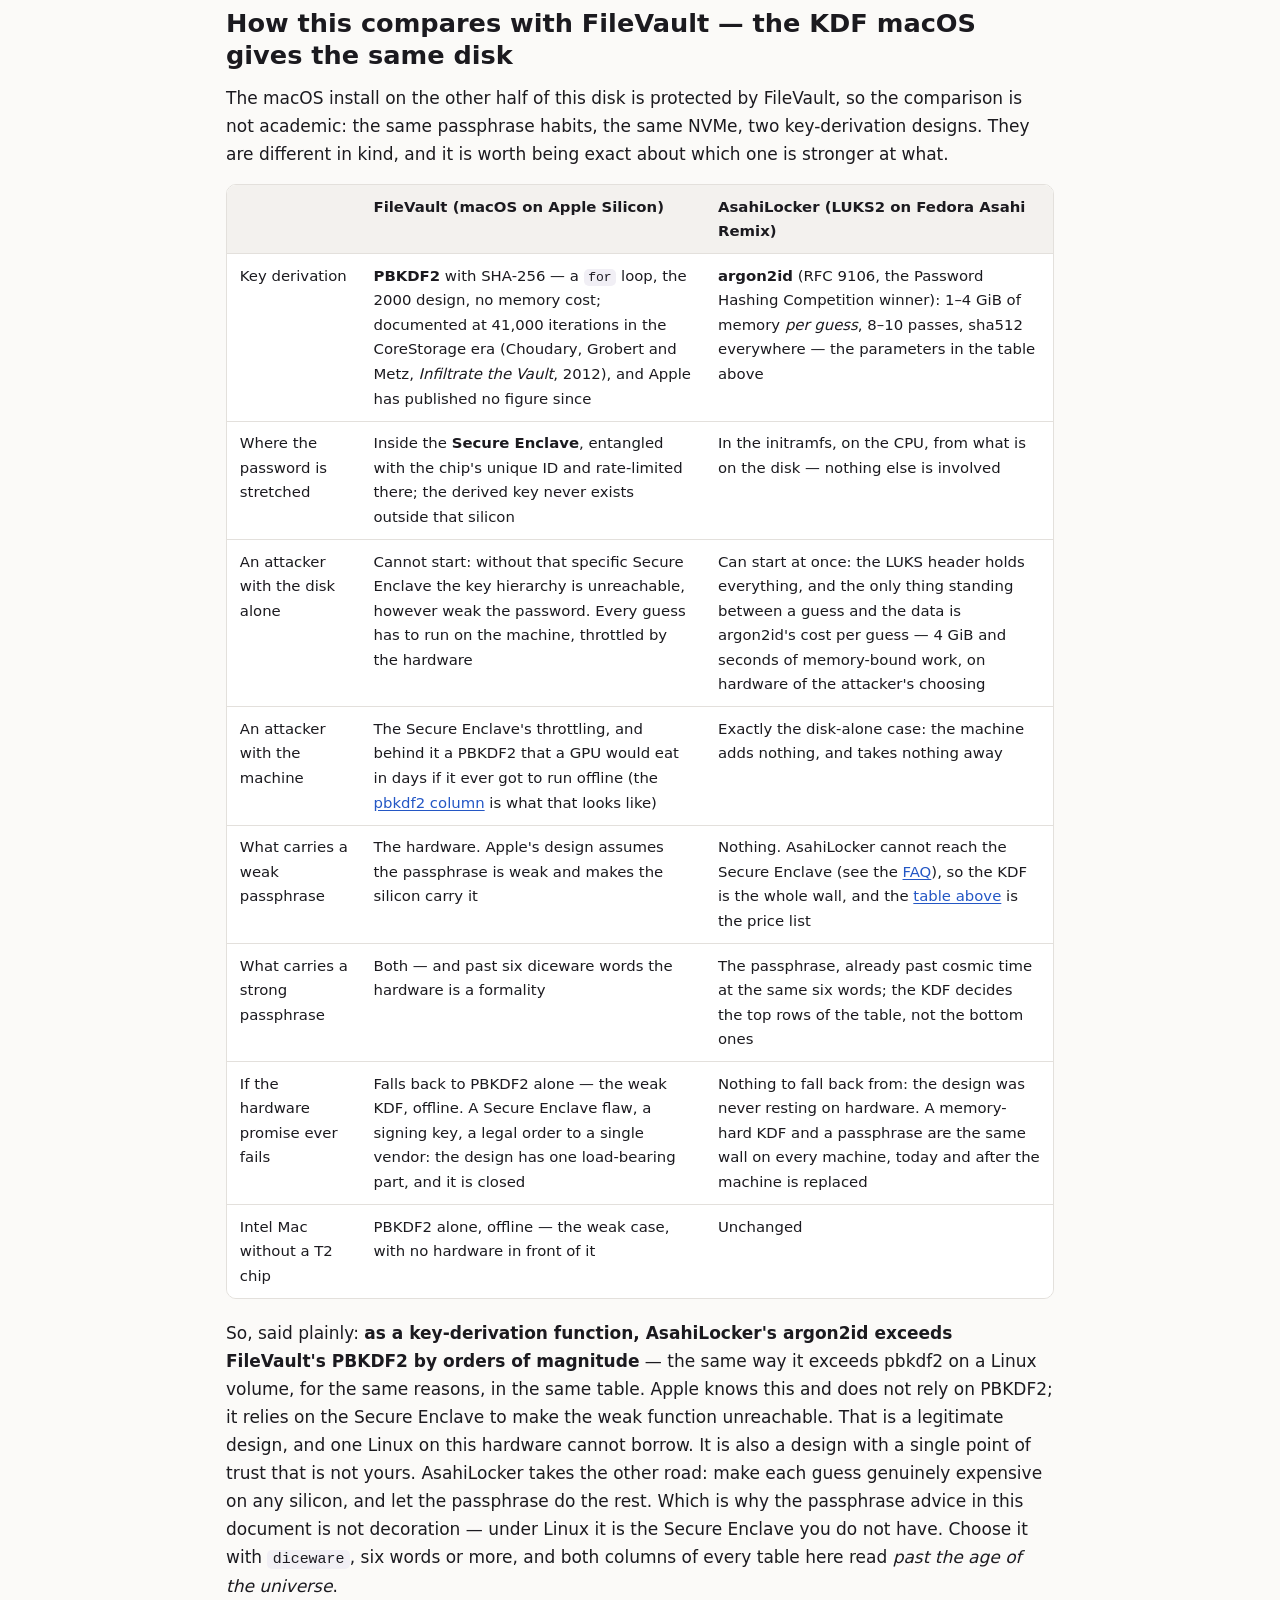
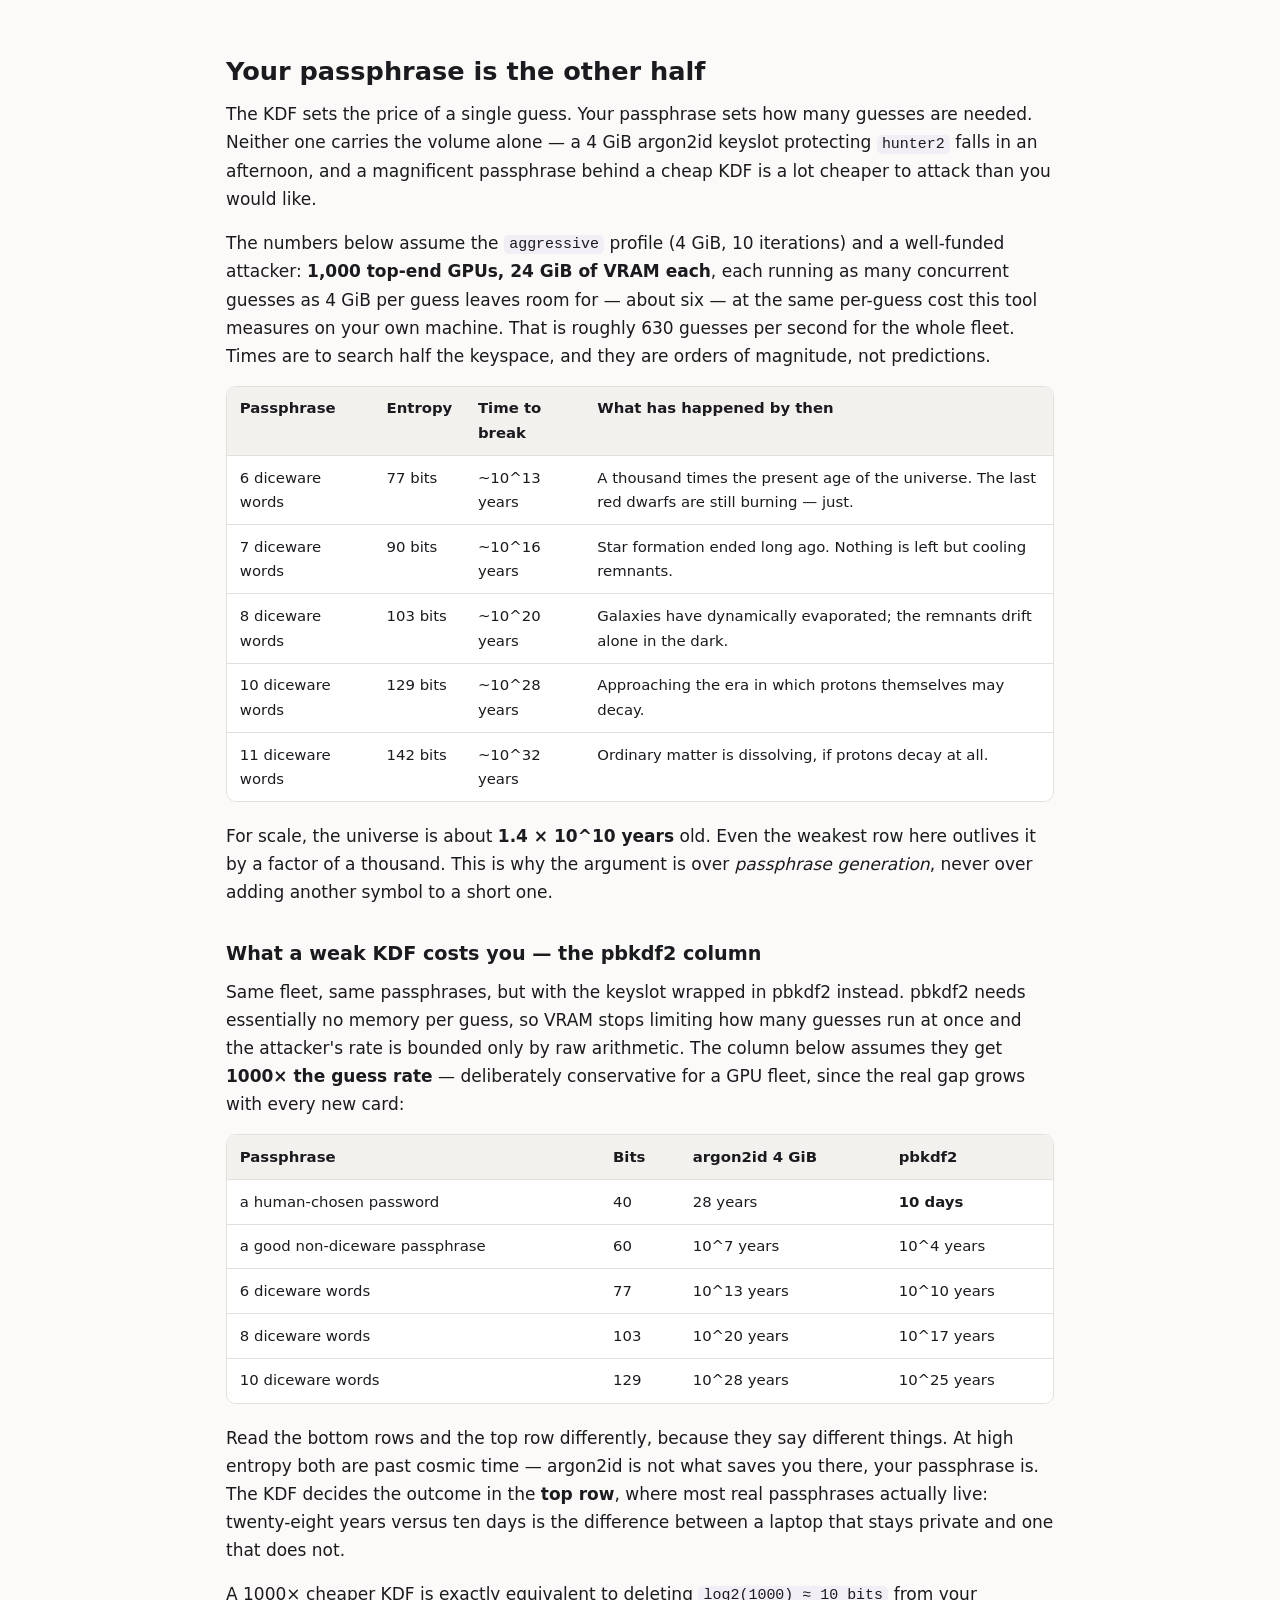
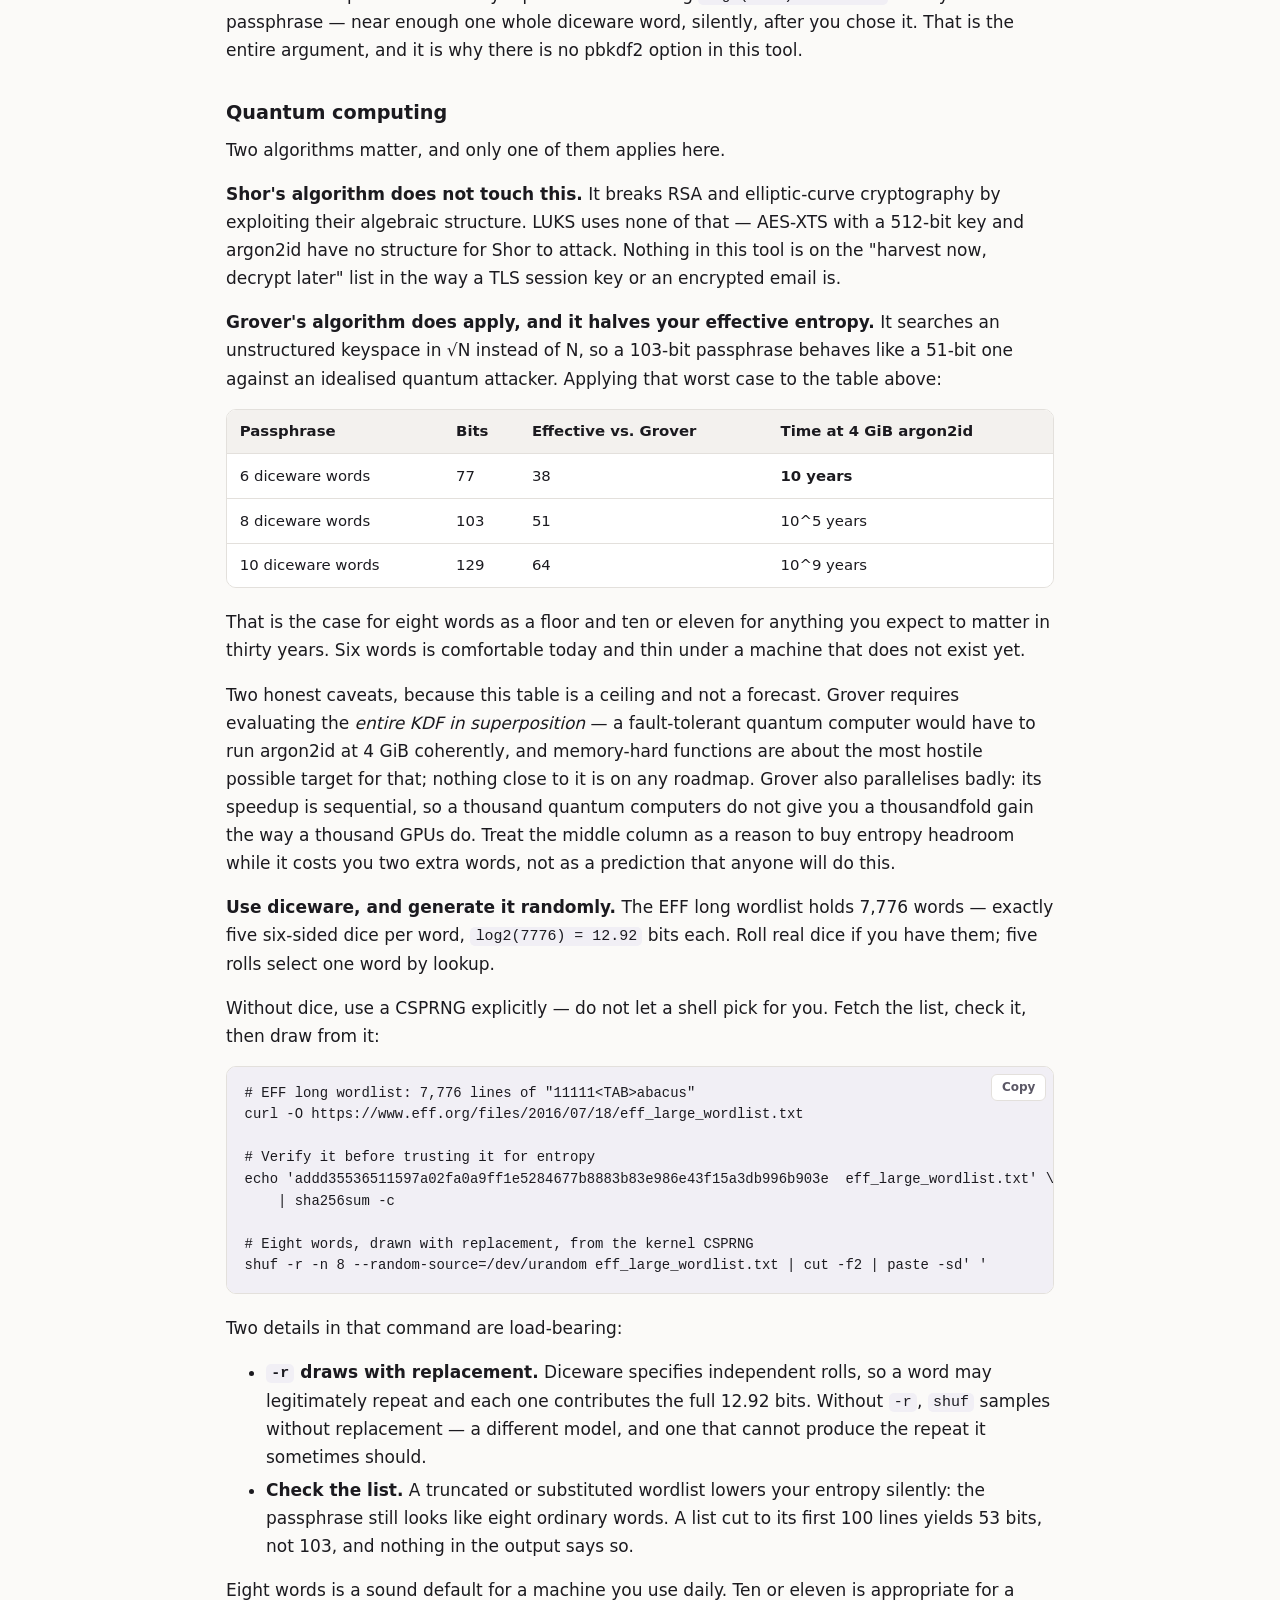
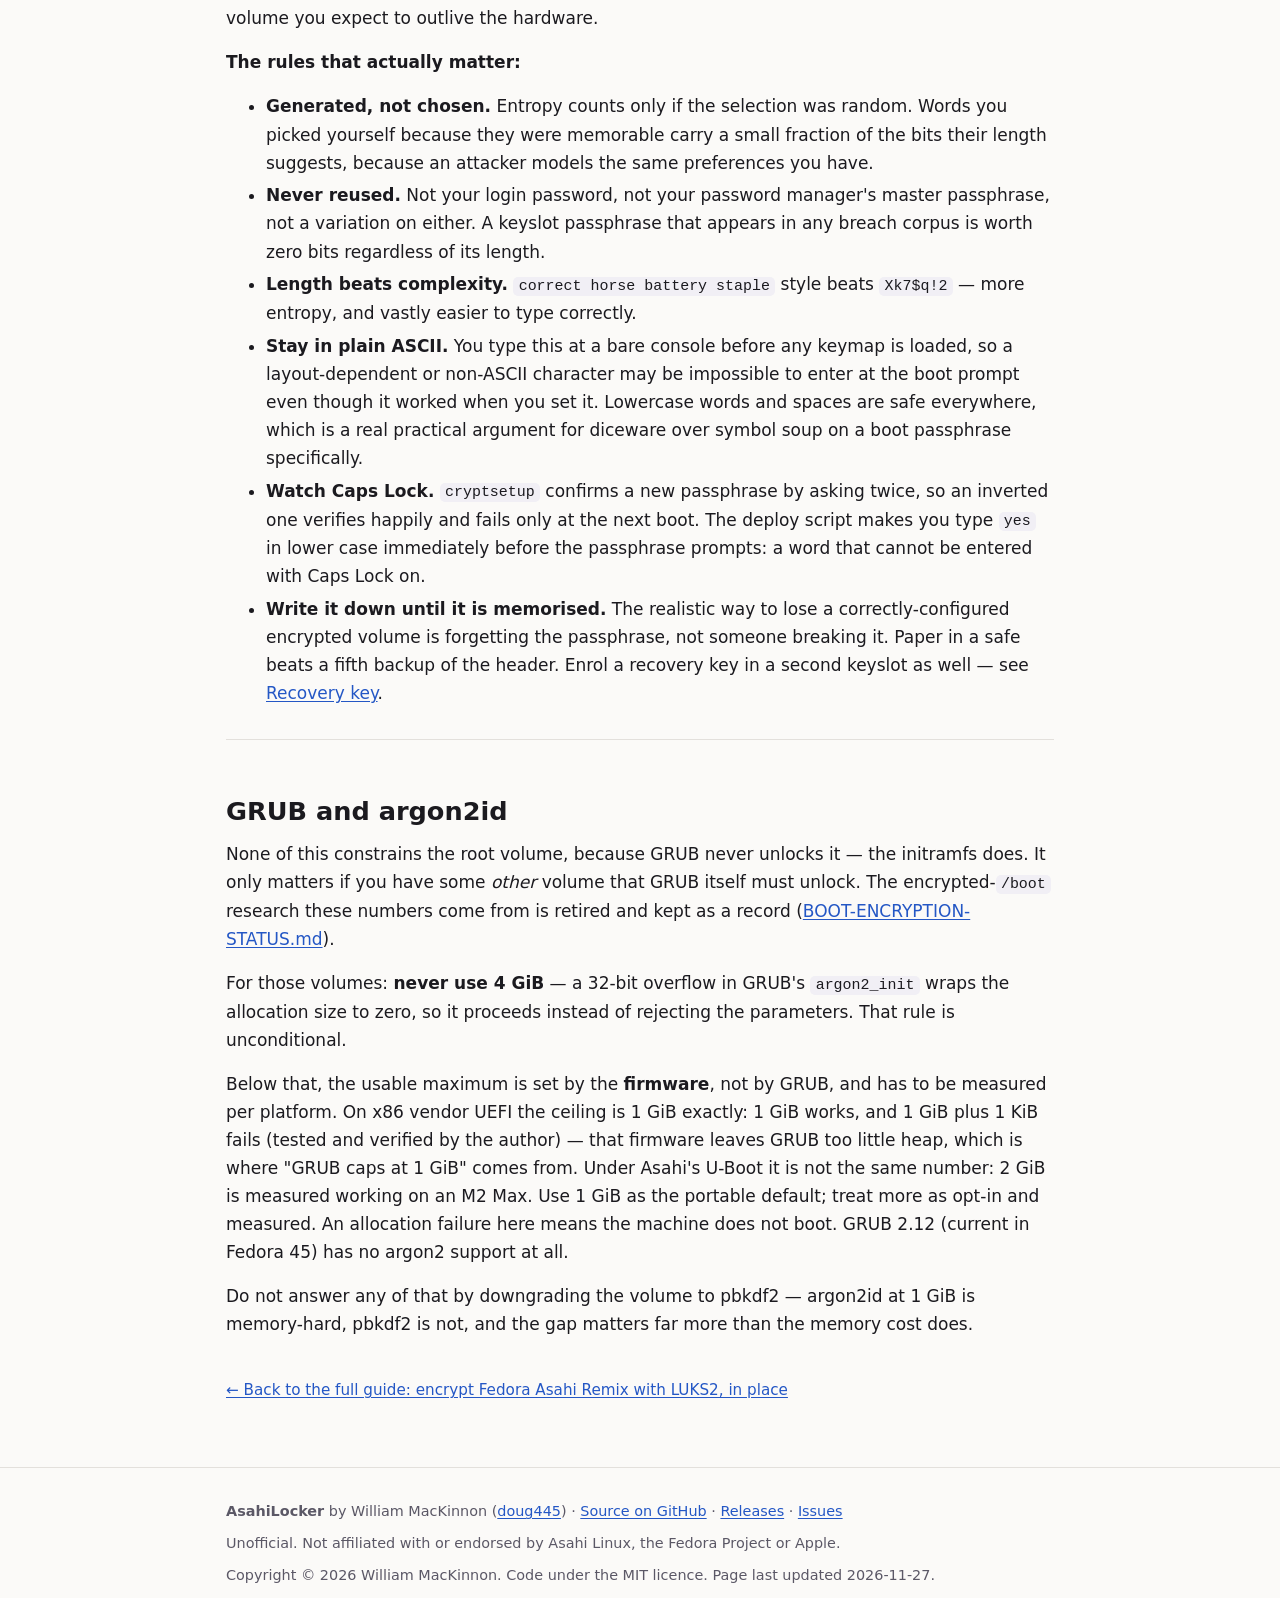
==== commit e57706d5: "Site: no mainstream installer encrypts /boot; x86 1 GiB ceiling" ====
--- a/argon2id/index.html
+++ b/argon2id/index.html
@@ -746,9 +746,9 @@
 <code>argon2_init</code> wraps the allocation size to zero, so it proceeds instead of
 rejecting the parameters. That rule is unconditional.</p>
 <p>Below that, the usable maximum is set by the <strong>firmware</strong>, not by GRUB, and
-has to be measured per platform. On x86 vendor UEFI more than 1 GiB has never
-worked — that firmware leaves GRUB too little heap, which is where the usual
-"GRUB caps at 1 GiB" comes from. Under Asahi's U-Boot it is not the same
+has to be measured per platform. On x86 vendor UEFI the ceiling is 1 GiB exactly: 1 GiB works, and 1 GiB plus
+1 KiB fails (tested and verified by the author) — that firmware leaves GRUB too
+little heap, which is where "GRUB caps at 1 GiB" comes from. Under Asahi's U-Boot it is not the same
 number: 2 GiB is measured working on an M2 Max. Use 1 GiB as the portable
 default; treat more as opt-in and measured. An allocation failure here means
 the machine does not boot. GRUB 2.12 (current in Fedora 45) has no argon2
